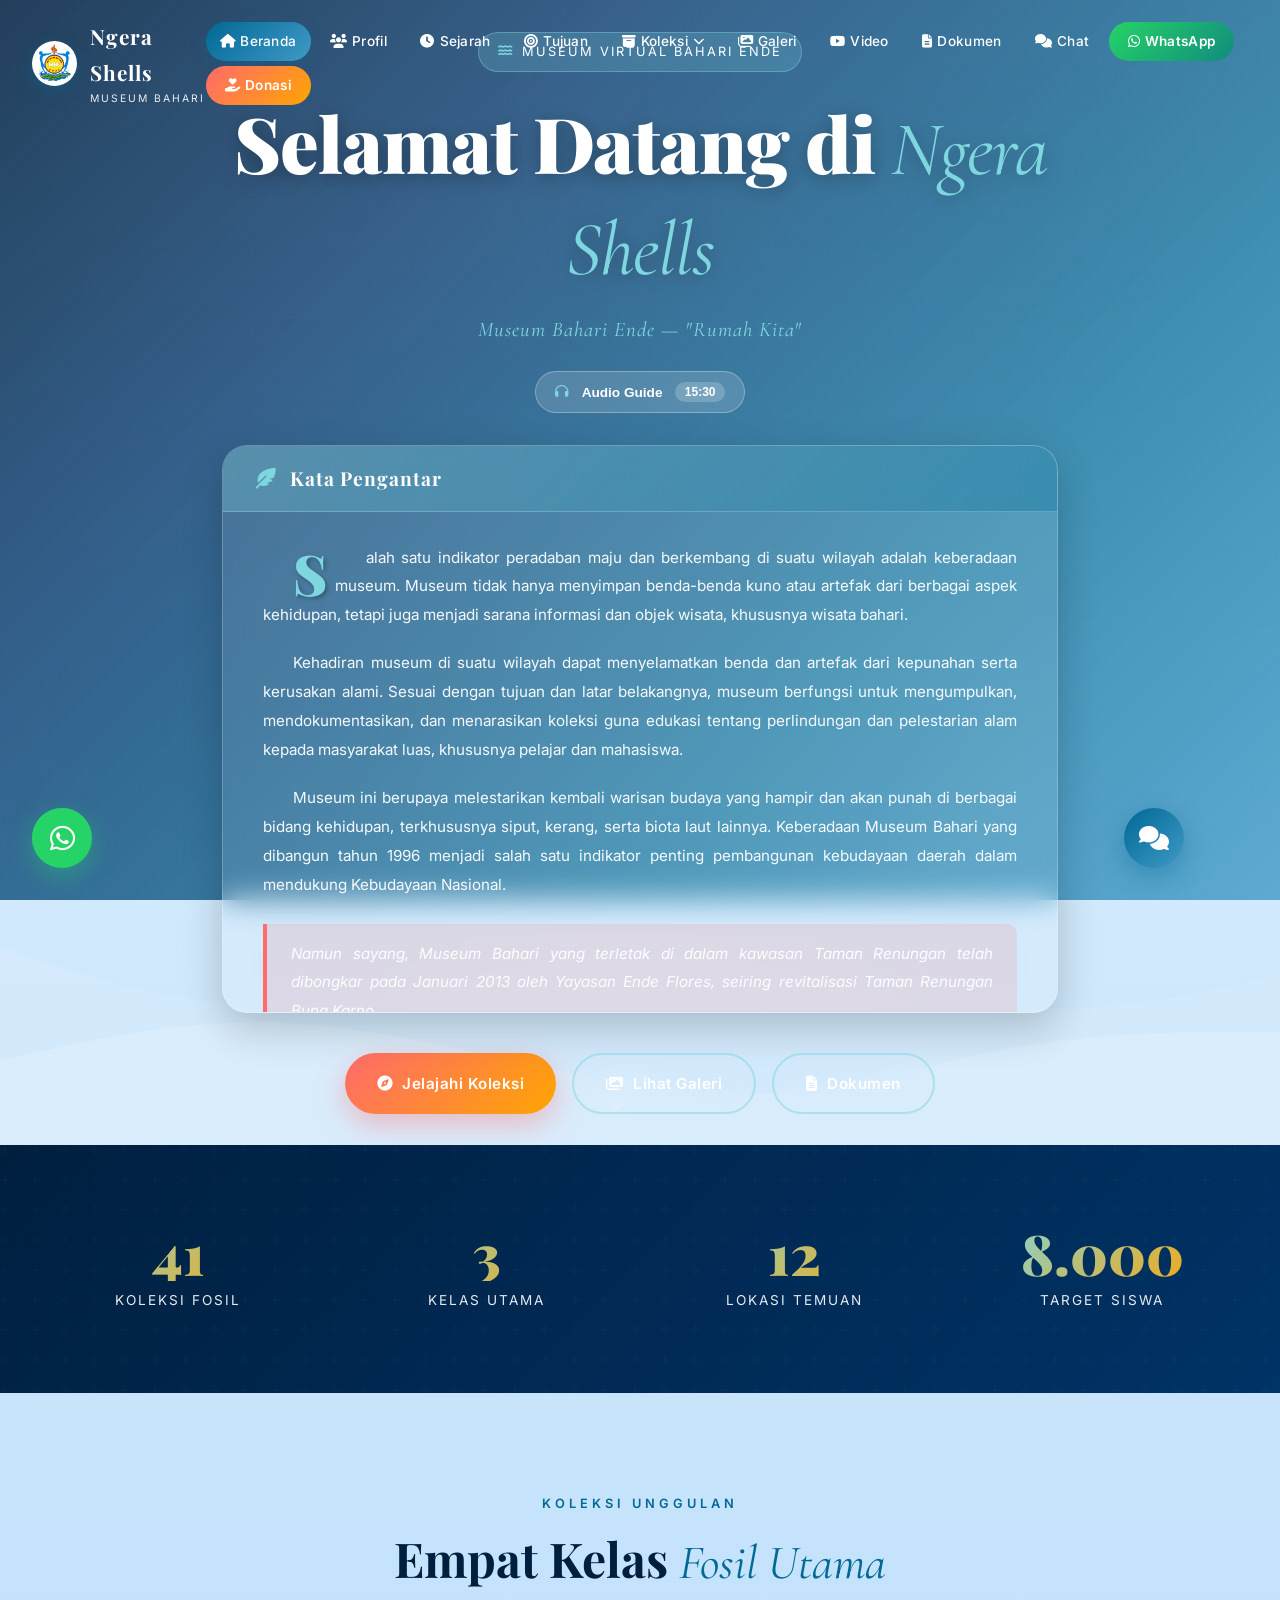
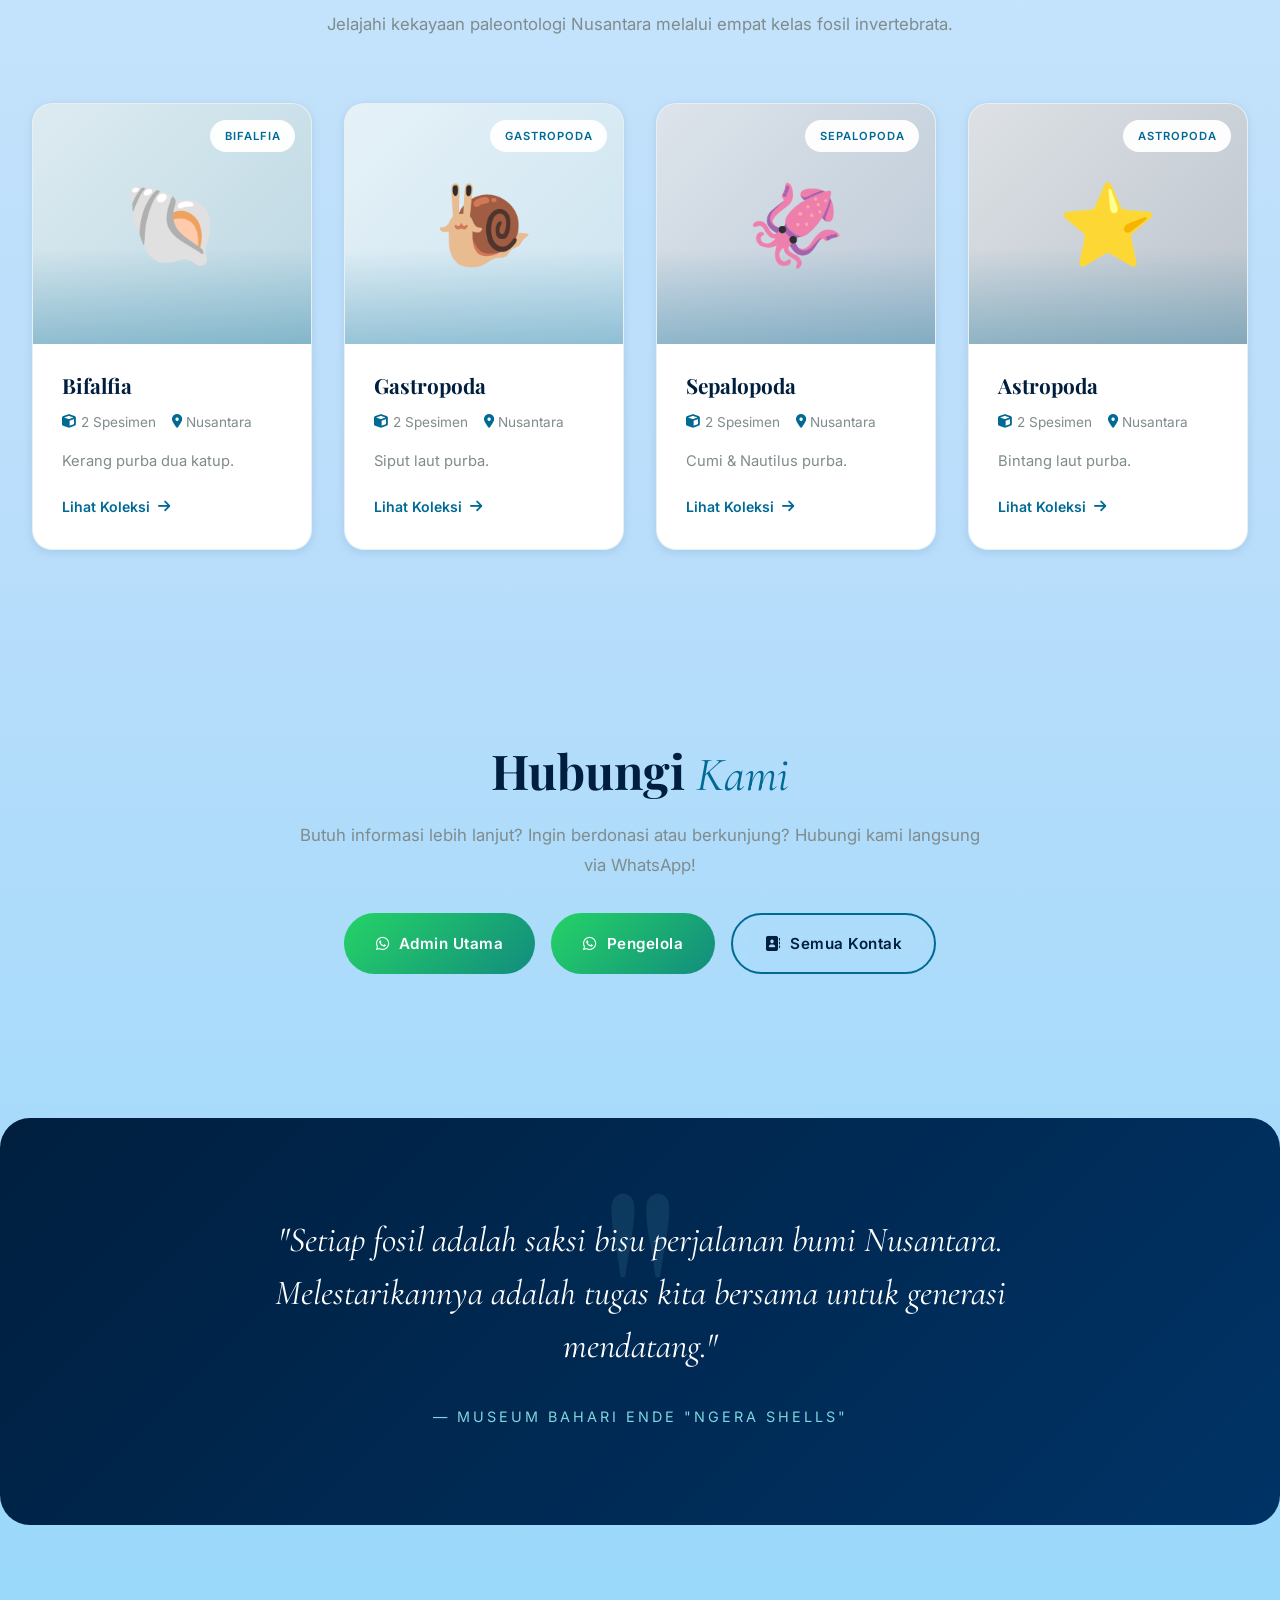
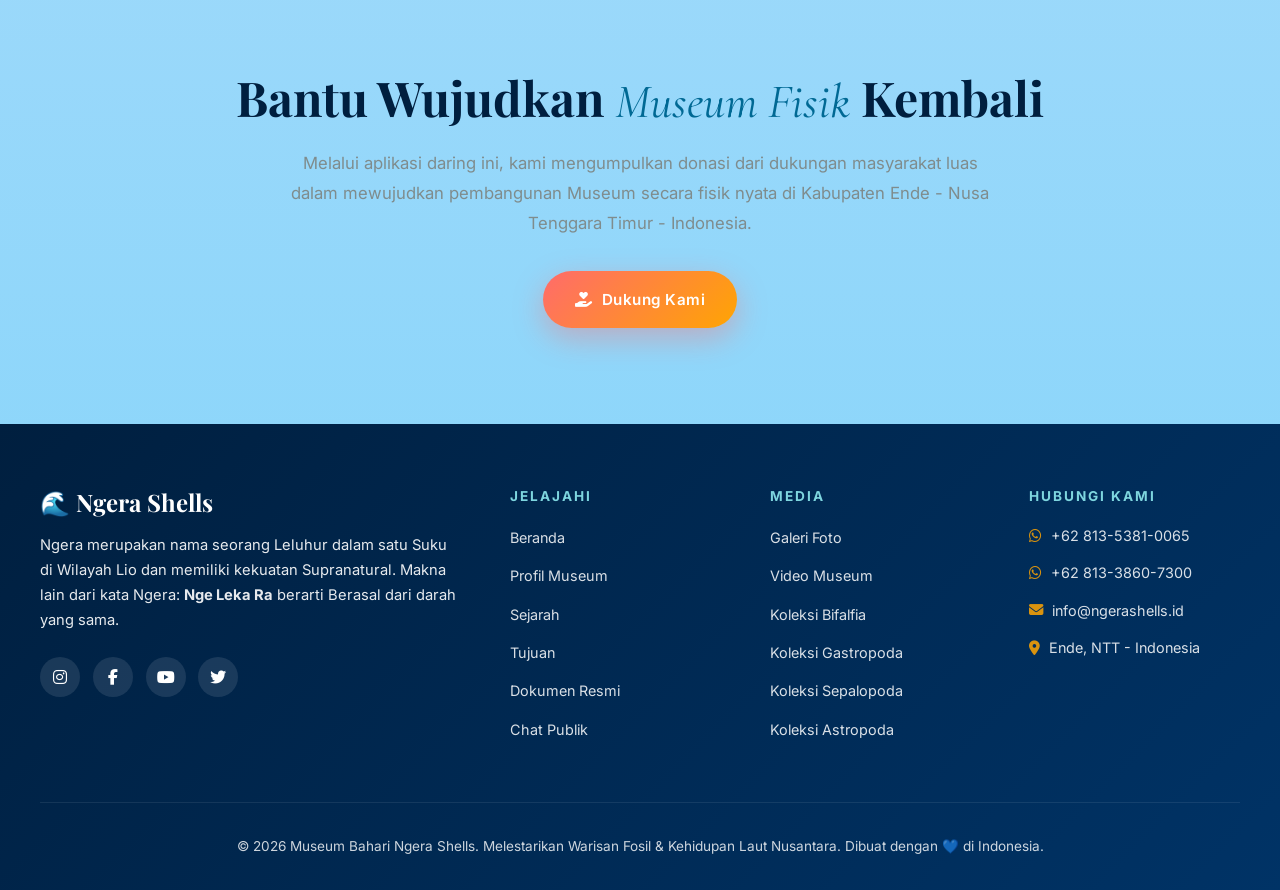
==== index.html @ 1b31187b "Add files via upload" ====
<!DOCTYPE html>
<html lang="id">
<head>
    <meta charset="UTF-8">
    <meta name="viewport" content="width=device-width, initial-scale=1.0">
    
    <!-- SEO Meta Tags -->
    <title>Museum Bahari | Ngera Shells — Museum Fosil & Kehidupan Laut Nusantara</title>
    <meta name="description" content="Museum Virtual Fosil & Budaya Nusantara - Melestarikan Jejak Kehidupan Indonesia untuk Generasi Mendatang. Koleksi Bifalfia, Gastropoda, Sepalopoda, Astropoda dari Ende, NTT.">
    <meta name="keywords" content="museum bahari, ngera shells, fosil, ende, ntt, paleontologi, bifalfia, gastropoda, museum virtual, museum indonesia">
    <meta name="author" content="Kalianus Nusa Nipa">
    <meta name="robots" content="index, follow">
    
    <!-- Open Graph / Facebook -->
    <meta property="og:type" content="website">
    <meta property="og:url" content="https://ngerashells.id/">
    <meta property="og:title" content="Museum Bahari Ngera Shells - Museum Fosil & Kehidupan Laut Nusantara">
    <meta property="og:description" content="Museum Virtual Fosil & Budaya Nusantara. Melestarikan jejak kehidupan Indonesia untuk generasi mendatang.">
    <meta property="og:image" content="assets/images/logo/og-image.jpg">
    <meta property="og:locale" content="id_ID">
    <meta property="og:site_name" content="Museum Bahari Ngera Shells">
    
    <!-- Twitter Card -->
    <meta name="twitter:card" content="summary_large_image">
    <meta name="twitter:url" content="https://ngerashells.id/">
    <meta name="twitter:title" content="Museum Bahari Ngera Shells">
    <meta name="twitter:description" content="Museum Virtual Fosil & Budaya Nusantara">
    <meta name="twitter:image" content="assets/images/logo/og-image.jpg">
    
    <!-- Favicon -->
    <link rel="icon" type="image/png" sizes="32x32" href="assets/images/logo/favicon.png">
    <link rel="apple-touch-icon" sizes="180x180" href="assets/images/logo/apple-touch-icon.png">
    <meta name="theme-color" content="#006994">
    
    <!-- Preconnect untuk Performance -->
    <link rel="preconnect" href="https://fonts.googleapis.com">
    <link rel="preconnect" href="https://fonts.gstatic.com" crossorigin>
    <link rel="preconnect" href="https://cdnjs.cloudflare.com">
    <link rel="preconnect" href="https://www.gstatic.com">
    
    <!-- Preload Critical Images -->
    <link rel="preload" as="image" href="assets/images/hero/hero-bg.jpg">
    <link rel="preload" as="image" href="assets/images/logo/logo-primary.png">
    <link rel="preload" as="image" href="assets/images/profil/pater-gabriel.jpg">
    <link rel="preload" as="image" href="assets/images/profil/kalianus-nusa-nipa.jpg">
    
    <!-- Google Fonts -->
    <link href="https://fonts.googleapis.com/css2?family=Playfair+Display:wght@400;600;700;900&family=Inter:wght@300;400;500;600;700&family=Cormorant+Garamond:ital,wght@0,400;0,600;1,400&display=swap" rel="stylesheet">
    
    <!-- Font Awesome -->
    <link rel="stylesheet" href="https://cdnjs.cloudflare.com/ajax/libs/font-awesome/6.4.0/css/all.min.css">
    
    <!-- ==========================================
         CSS FILES - URUTAN PENTING!
         ========================================== -->
    <!-- 1. Animations (paling atas - dipakai oleh komponen) -->
    <link rel="stylesheet" href="css/animations.css">
    
    <!-- 2. Style Utama (layout & komponen) -->
    <link rel="stylesheet" href="css/style.css">
    
    <!-- 3. Responsive (paling bawah - override untuk mobile) -->
    <link rel="stylesheet" href="css/responsive.css">
</head>
<body>

<!-- ==========================================
     PRELOADER
     ========================================== -->
<div class="preloader" id="preloader">
    <div class="preloader-content">
        <div class="preloader-logo">NGERA SHELLS</div>
        <div class="preloader-bar"></div>
    </div>
</div>

<!-- ==========================================
     NAVIGATION
     ========================================== -->
<nav class="navbar" id="navbar">
    <div class="nav-container">
        <!-- Logo dengan gambar + fallback icon -->
        <a href="#" class="nav-logo" data-page="home">
            <img src="assets/images/logo/logo-primary.png" 
                 alt="Ngera Shells Logo" 
                 class="nav-logo-img"
                 onerror="this.style.display='none'; this.nextElementSibling.style.display='flex';">
            <div class="nav-logo-icon" style="display:none;">
                <i class="fas fa-water"></i>
            </div>
            <div class="nav-logo-text">
                Ngera Shells
                <small>Museum Bahari</small>
            </div>
        </a>

        <!-- Menu Navigasi -->
        <ul class="nav-menu" id="navMenu">
            <li><a href="#" data-page="home" class="active"><i class="fas fa-home"></i> Beranda</a></li>
            <li><a href="#" data-page="profil"><i class="fas fa-users"></i> Profil</a></li>
            <li><a href="#" data-page="sejarah"><i class="fas fa-clock"></i> Sejarah</a></li>
            <li><a href="#" data-page="tujuan"><i class="fas fa-bullseye"></i> Tujuan</a></li>
            <li class="dropdown">
                <a href="#" class="dropbtn"><i class="fas fa-archive"></i> Koleksi <i class="fas fa-chevron-down" style="font-size:0.7rem;"></i></a>
                <div class="dropdown-content">
                    <a href="#" data-submenu="bifalfia"><i class="fas fa-water"></i> Bifalfia</a>
                    <a href="#" data-submenu="gastropoda"><i class="fas fa-water"></i> Gastropoda</a>
                    <a href="#" data-submenu="sepalopoda"><i class="fas fa-water"></i> Sepalopoda</a>
                    <a href="#" data-submenu="astropoda"><i class="fas fa-water"></i> Astropoda</a>
                </div>
            </li>
            <li><a href="#" data-page="galeri"><i class="fas fa-images"></i> Galeri</a></li>
            <li><a href="#" data-page="youtube"><i class="fab fa-youtube"></i> Video</a></li>
            <li><a href="#" data-page="dokumen"><i class="fas fa-file-alt"></i> Dokumen</a></li>
            <li><a href="#" data-page="chat"><i class="fas fa-comments"></i> Chat</a></li>
            <li><a href="#" data-page="whatsapp" class="nav-cta" style="background: linear-gradient(135deg, #25D366, #128C7E) !important;">
                <i class="fab fa-whatsapp"></i> WhatsApp
            </a></li>
            <li><a href="#" data-page="donasi" class="nav-cta"><i class="fas fa-hand-holding-heart"></i> Donasi</a></li>
        </ul>

        <!-- Mobile Menu Toggle -->
        <button class="nav-toggle" id="navToggle">
            <i class="fas fa-bars"></i>
        </button>
    </div>
</nav>

<!-- ==========================================
     MAIN CONTENT CONTAINER
     ========================================== -->
<main id="mainContainer"></main>

<!-- ==========================================
     FOOTER
     ========================================== -->
<footer>
    <div class="footer-container">
        <div class="footer-brand">
            <h3>🌊 Ngera Shells</h3>
            <p>Ngera merupakan nama seorang Leluhur dalam satu Suku di Wilayah Lio dan memiliki kekuatan Supranatural. Makna lain dari kata Ngera: <strong>Nge Leka Ra</strong> berarti Berasal dari darah yang sama.</p>
            <div class="footer-social">
                <a href="#" aria-label="Instagram"><i class="fab fa-instagram"></i></a>
                <a href="#" aria-label="Facebook"><i class="fab fa-facebook-f"></i></a>
                <a href="#" aria-label="YouTube"><i class="fab fa-youtube"></i></a>
                <a href="#" aria-label="Twitter"><i class="fab fa-twitter"></i></a>
            </div>
        </div>

        <div class="footer-col">
            <h4>Jelajahi</h4>
            <ul>
                <li><a href="#" data-page="home">Beranda</a></li>
                <li><a href="#" data-page="profil">Profil Museum</a></li>
                <li><a href="#" data-page="sejarah">Sejarah</a></li>
                <li><a href="#" data-page="tujuan">Tujuan</a></li>
                <li><a href="#" data-page="dokumen">Dokumen Resmi</a></li>
                <li><a href="#" data-page="chat">Chat Publik</a></li>
            </ul>
        </div>

        <div class="footer-col">
            <h4>Media</h4>
            <ul>
                <li><a href="#" data-page="galeri">Galeri Foto</a></li>
                <li><a href="#" data-page="youtube">Video Museum</a></li>
                <li><a href="#" data-submenu="bifalfia">Koleksi Bifalfia</a></li>
                <li><a href="#" data-submenu="gastropoda">Koleksi Gastropoda</a></li>
                <li><a href="#" data-submenu="sepalopoda">Koleksi Sepalopoda</a></li>
                <li><a href="#" data-submenu="astropoda">Koleksi Astropoda</a></li>
            </ul>
        </div>

        <div class="footer-col">
            <h4>Hubungi Kami</h4>
            <p><i class="fab fa-whatsapp"></i> +62 813-5381-0065</p>
            <p><i class="fab fa-whatsapp"></i> +62 813-3860-7300</p>
            <p><i class="fas fa-envelope"></i> info@ngerashells.id</p>
            <p><i class="fas fa-map-marker-alt"></i> Ende, NTT - Indonesia</p>
        </div>
    </div>
    <div class="footer-bottom">
        <p>&copy; 2026 Museum Bahari Ngera Shells. Melestarikan Warisan Fosil & Kehidupan Laut Nusantara. Dibuat dengan 💙 di Indonesia.</p>
    </div>
</footer>

<!-- ==========================================
     FLOATING ELEMENTS
     ========================================== -->

<!-- Floating WhatsApp Button -->
<a href="https://wa.me/6281353810065?text=Halo%20Museum%20Bahari%20Ngera%20Shells%2C%20saya%20ingin%20bertanya..." 
   target="_blank" 
   class="wa-float" 
   aria-label="Chat via WhatsApp">
    <span class="wa-float-pulse"></span>
    <i class="fab fa-whatsapp"></i>
</a>

<!-- Back to Top Button -->
<button class="back-to-top" id="backToTop" aria-label="Back to top">
    <i class="fas fa-arrow-up"></i>
</button>

<!-- ==========================================
     CHAT WIDGET
     ========================================== -->
<button class="chat-fab" id="chatFab" aria-label="Buka Chat">
    <i class="fas fa-comments"></i>
    <span class="badge hidden" id="chatBadge">0</span>
</button>

<div class="chat-window" id="chatWindow">
    <div class="chat-header">
        <div class="chat-header-icon"><i class="fas fa-water"></i></div>
        <div class="chat-header-info">
            <h4>Chat Publik Ngera Shells</h4>
            <small>Online • Diskusi bersama pengunjung</small>
        </div>
        <button class="chat-close" id="chatCloseBtn"><i class="fas fa-times"></i></button>
    </div>
    <div class="chat-messages" id="chatMessages">
        <div class="chat-empty"><i class="fas fa-comments"></i><p>Memuat pesan...</p></div>
    </div>
    <div class="chat-input-area">
        <div class="wa-container">
            <div class="wa-container-title"><i class="fab fa-whatsapp"></i> Butuh Respon Cepat?</div>
            <a href="https://wa.me/6281353810065?text=Halo%20Admin%20Museum%20Bahari" target="_blank" class="wa-btn">
                <i class="fab fa-whatsapp"></i>
                <div class="wa-btn-info">
                    <span class="wa-btn-name">+62 813-5381-0065</span>
                    <span class="wa-btn-role">Admin Utama</span>
                </div>
                <i class="fas fa-arrow-right wa-btn-arrow"></i>
            </a>
            <a href="https://wa.me/6281338607300?text=Halo%20Pengelola%20Museum" target="_blank" class="wa-btn">
                <i class="fab fa-whatsapp"></i>
                <div class="wa-btn-info">
                    <span class="wa-btn-name">+62 813-3860-7300</span>
                    <span class="wa-btn-role">Pengelola Museum</span>
                </div>
                <i class="fas fa-arrow-right wa-btn-arrow"></i>
            </a>
        </div>
        <input type="text" class="chat-name-input" id="chatName" placeholder="Nama Anda..." maxlength="30">
        <div class="chat-input-row">
            <textarea class="chat-input" id="chatInput" placeholder="Atau tulis pesan di chat publik..." rows="1" maxlength="500"></textarea>
            <button class="chat-send" id="chatSend" aria-label="Kirim">
                <i class="fas fa-paper-plane"></i>
            </button>
        </div>
    </div>
</div>

<!-- ==========================================
     MODAL (Detail Koleksi)
     ========================================== -->
<div class="modal" id="modal">
    <div class="modal-content">
        <button class="modal-close" id="modalClose"><i class="fas fa-times"></i></button>
        <div id="modalBody"></div>
    </div>
</div>

<!-- ==========================================
     LIGHTBOX (Zoom Foto Galeri)
     ========================================== -->
<div class="lightbox" id="lightbox">
    <button class="lightbox-close" id="lightboxClose"><i class="fas fa-times"></i></button>
    <button class="lightbox-nav lightbox-prev" id="lightboxPrev"><i class="fas fa-chevron-left"></i></button>
    <button class="lightbox-nav lightbox-next" id="lightboxNext"><i class="fas fa-chevron-right"></i></button>
    <div class="lightbox-content">
        <img src="" alt="" id="lightboxImg">
        <div class="lightbox-caption" id="lightboxCaption"></div>
    </div>
</div>

<!-- ==========================================
     AUDIO GUIDE PLAYER
     ========================================== -->
<div class="audio-player-floating" id="audioPlayer" style="display:none;">
    <div class="audio-player-header">
        <i class="fas fa-headphones"></i>
        <span>Museum Tour Guide</span>
        <button class="audio-close" onclick="toggleAudioGuide()">
            <i class="fas fa-times"></i>
        </button>
    </div>
    <audio id="museumAudio" controls>
        <source src="assets/audio/museum-tour-guide.mp3" type="audio/mpeg">
        Browser Anda tidak mendukung audio HTML5.
    </audio>
</div>

<!-- ==========================================
     JAVASCRIPT FILES - URUTAN PENTING!
     ========================================== -->

<!-- 1. Firebase SDK (dari CDN) -->
<script src="https://www.gstatic.com/firebasejs/9.23.0/firebase-app-compat.js"></script>
<script src="https://www.gstatic.com/firebasejs/9.23.0/firebase-database-compat.js"></script>

<!-- 2. Firebase Config (inisialisasi) -->
<script src="js/firebase-config.js"></script>

<!-- 3. Data (koleksi, profil, galeri, video, dokumen, audio) -->
<script src="js/data.js"></script>

<!-- 4. Narasi (template HTML untuk halaman statis) -->
<script src="js/narasi.js"></script>

<!-- 5. Render (fungsi render halaman) -->
<script src="js/render.js"></script>

<!-- 6. Chat (fungsi chat Firebase + widget) -->
<script src="js/chat.js"></script>

<!-- 7. App (events, utilities, audio, init) -->
<script src="js/app.js"></script>

</body>
</html>
---- css/animations.css ----
/* =====================================================
   ANIMATIONS.CSS
   Semua keyframes, animasi, dan class reveal
   ===================================================== */

/* ============ 1. PRELOADER ANIMATION ============ */
@keyframes preload {
    0% { left: -40%; }
    100% { left: 100%; }
}

/* ============ 2. HERO ANIMATIONS ============ */
@keyframes wave {
    0%, 100% { transform: translateX(0) translateY(0); }
    50% { transform: translateX(-20px) translateY(-10px); }
}

@keyframes fadeInUp {
    from { opacity: 0; transform: translateY(40px); }
    to { opacity: 1; transform: translateY(0); }
}

@keyframes bounce {
    0%, 100% { transform: translateX(-50%) translateY(0); }
    50% { transform: translateX(-50%) translateY(10px); }
}

/* ============ 3. PROFIL PHOTO GLOW ============ */
@keyframes rotateGlow {
    0% { transform: rotate(0deg); }
    100% { transform: rotate(360deg); }
}

/* ============ 4. LIGHTBOX ANIMATION ============ */
@keyframes zoomIn {
    from { transform: scale(0.8); opacity: 0; }
    to { transform: scale(1); opacity: 1; }
}

/* ============ 5. CHAT & NOTIFICATION ============ */
@keyframes pulse {
    0%, 100% { transform: scale(1); }
    50% { transform: scale(1.15); }
}

@keyframes messageSlide {
    from { opacity: 0; transform: translateY(10px); }
    to { opacity: 1; transform: translateY(0); }
}

/* ============ 6. WHATSAPP ANIMATIONS ============ */
@keyframes waFloat {
    0%, 100% { transform: translateY(0); }
    50% { transform: translateY(-8px); }
}

@keyframes waPulse {
    0% { transform: scale(1); opacity: 0.7; }
    100% { transform: scale(1.5); opacity: 0; }
}

@keyframes waBounce {
    0%, 100% { transform: translateY(0) scale(1); }
    50% { transform: translateY(-10px) scale(1.05); }
}

/* ============ 7. MODAL ANIMATION ============ */
@keyframes modalSlideUp {
    from { opacity: 0; transform: translateY(30px) scale(0.95); }
    to { opacity: 1; transform: translateY(0) scale(1); }
}

/* ============ 8. UTILITY ANIMATIONS ============ */
@keyframes shimmer {
    0% { background-position: -1000px 0; }
    100% { background-position: 1000px 0; }
}

@keyframes fadeIn {
    from { opacity: 0; }
    to { opacity: 1; }
}

@keyframes slideInRight {
    from { transform: translateX(100%); opacity: 0; }
    to { transform: translateX(0); opacity: 1; }
}

@keyframes slideInLeft {
    from { transform: translateX(-100%); opacity: 0; }
    to { transform: translateX(0); opacity: 1; }
}

@keyframes scaleIn {
    from { transform: scale(0); opacity: 0; }
    to { transform: scale(1); opacity: 1; }
}

/* ============ 9. REVEAL ON SCROLL ============ */
.reveal {
    opacity: 0;
    transform: translateY(30px);
    transition: opacity 0.8s ease, transform 0.8s ease;
}

.reveal.visible {
    opacity: 1;
    transform: translateY(0);
}

/* ============ 10. ANIMATION DELAY UTILITIES ============ */
.delay-100 { animation-delay: 0.1s; }
.delay-200 { animation-delay: 0.2s; }
.delay-300 { animation-delay: 0.3s; }
.delay-500 { animation-delay: 0.5s; }
.delay-1000 { animation-delay: 1s; }

/* ============ 11. AUDIO PLAYER SLIDE UP ============ */
@keyframes slideUp {
    from { 
        transform: translateX(-50%) translateY(100px); 
        opacity: 0; 
    }
    to { 
        transform: translateX(-50%) translateY(0); 
        opacity: 1; 
    }
}
---- css/style.css ----
/* =====================================================
   MUSEUM BAHARI NGERA SHELLS - MAIN STYLES
   Version: 3.0 (Clean & Optimized)
   Author: Museum Bahari Development Team
   
   CATATAN:
   - @keyframes sudah dipindah ke animations.css
   - @media queries sudah dipindah ke responsive.css
   - Class .reveal sudah dipindah ke animations.css
   - Semua duplikasi sudah dibersihkan
   ===================================================== */

/* ============ 1. CSS VARIABLES ============ */
:root {
    /* Ocean Theme Colors */
    --ocean-dark: #001f3f;
    --ocean-deep: #003366;
    --ocean-primary: #006994;
    --ocean-light: #4099c7;
    --ocean-surface: #7ed6df;
    
    /* Accent Colors */
    --coral: #ff6b6b;
    --coral-light: #ffa502;
    --accent-orange: #ffa502;
    
    /* Neutral Colors */
    --sand: #f5f6fa;
    --foam: #ffffff;
    --text-dark: #2c3e50;
    --text-light: #7f8c8d;
    
    /* WhatsApp Colors */
    --wa-primary: #25D366;
    --wa-dark: #128C7E;
    
    /* YouTube Colors */
    --yt-red: #ff0000;
    --yt-dark: #cc0000;
    
    /* Shadows */
    --shadow-sm: 0 2px 8px rgba(0, 31, 63, 0.1);
    --shadow-md: 0 8px 24px rgba(0, 31, 63, 0.15);
    --shadow-lg: 0 20px 60px rgba(0, 31, 63, 0.25);
    
    /* Transitions */
    --transition: all 0.4s cubic-bezier(0.25, 0.46, 0.45, 0.94);
    --transition-fast: all 0.25s ease;
}

/* ============ 2. RESET & BASE ============ */
* { margin: 0; padding: 0; box-sizing: border-box; }
html { scroll-behavior: smooth; }

body {
    font-family: 'Inter', sans-serif;
    background: linear-gradient(180deg, #e3f2fd 0%, #bbdefb 50%, #81d4fa 100%);
    color: var(--text-dark);
    line-height: 1.7;
    overflow-x: hidden;
    position: relative;
}

body::before {
    content: '';
    position: fixed;
    inset: 0;
    background: 
        radial-gradient(ellipse at 20% 80%, rgba(0, 105, 148, 0.1) 0%, transparent 50%),
        radial-gradient(ellipse at 80% 20%, rgba(64, 153, 199, 0.1) 0%, transparent 50%);
    pointer-events: none;
    z-index: -1;
}

h1, h2, h3, h4 {
    font-family: 'Playfair Display', serif;
    font-weight: 700;
    line-height: 1.2;
    color: var(--ocean-dark);
}

/* ============ 3. UTILITY CLASSES ============ */
.custom-scrollbar::-webkit-scrollbar { width: 8px; }
.custom-scrollbar::-webkit-scrollbar-track {
    background: rgba(255, 255, 255, 0.05);
    border-radius: 10px;
}
.custom-scrollbar::-webkit-scrollbar-thumb {
    background: linear-gradient(180deg, var(--ocean-surface), var(--ocean-primary));
    border-radius: 10px;
}
.custom-scrollbar::-webkit-scrollbar-thumb:hover {
    background: linear-gradient(180deg, var(--coral-light), var(--coral));
}

.glass-effect {
    background: rgba(255, 255, 255, 0.1);
    backdrop-filter: blur(15px);
    -webkit-backdrop-filter: blur(15px);
    border: 1px solid rgba(255, 255, 255, 0.2);
}

/* ============ 4. PRELOADER ============ */
.preloader {
    position: fixed;
    inset: 0;
    background: linear-gradient(135deg, var(--ocean-dark), var(--ocean-deep));
    display: flex;
    align-items: center;
    justify-content: center;
    z-index: 9999;
    transition: opacity 0.6s ease, visibility 0.6s ease;
}

.preloader.hidden { opacity: 0; visibility: hidden; }

.preloader-content { text-align: center; color: white; }

.preloader-logo {
    font-family: 'Playfair Display', serif;
    font-size: 2rem;
    margin-bottom: 1rem;
    letter-spacing: 3px;
    color: var(--ocean-surface);
}

.preloader-bar {
    width: 200px;
    height: 3px;
    background: rgba(255, 255, 255, 0.2);
    margin: 0 auto;
    position: relative;
    overflow: hidden;
    border-radius: 3px;
}

.preloader-bar::after {
    content: '';
    position: absolute;
    left: 0;
    top: 0;
    height: 100%;
    width: 40%;
    background: linear-gradient(90deg, var(--ocean-light), var(--coral-light));
    animation: preload 1.2s ease-in-out infinite;
}

/* ============ 5. NAVIGATION ============ */
.navbar {
    position: fixed;
    top: 0;
    left: 0;
    right: 0;
    z-index: 1000;
    padding: 1.2rem 0;
    transition: var(--transition);
    background: transparent;
}

.navbar.scrolled {
    background: rgba(255, 255, 255, 0.95);
    backdrop-filter: blur(20px);
    box-shadow: var(--shadow-md);
    padding: 0.8rem 0;
}

.nav-container {
    max-width: 1400px;
    margin: 0 auto;
    padding: 0 2rem;
    display: flex;
    align-items: center;
    justify-content: space-between;
}

.nav-logo {
    display: flex;
    align-items: center;
    gap: 0.8rem;
    color: white;
    text-decoration: none;
    transition: var(--transition);
}

.navbar.scrolled .nav-logo { color: var(--ocean-dark); }

.nav-logo-icon {
    width: 45px;
    height: 45px;
    background: linear-gradient(135deg, var(--ocean-light), var(--ocean-primary));
    border-radius: 50%;
    display: flex;
    align-items: center;
    justify-content: center;
    color: white;
    font-size: 1.2rem;
    box-shadow: 0 4px 15px rgba(0, 105, 148, 0.4);
}

.nav-logo-text {
    font-family: 'Playfair Display', serif;
    font-size: 1.3rem;
    font-weight: 700;
    letter-spacing: 1px;
}

.nav-logo-text small {
    display: block;
    font-family: 'Inter', sans-serif;
    font-size: 0.65rem;
    font-weight: 400;
    letter-spacing: 2px;
    text-transform: uppercase;
    opacity: 0.9;
}

.nav-menu {
    display: flex;
    gap: 0.3rem;
    list-style: none;
    align-items: center;
    flex-wrap: wrap;
}

.nav-menu a {
    color: white;
    text-decoration: none;
    font-size: 0.85rem;
    font-weight: 500;
    padding: 0.5rem 0.9rem;
    border-radius: 30px;
    transition: var(--transition-fast);
    position: relative;
    letter-spacing: 0.3px;
    display: inline-flex;
    align-items: center;
    gap: 0.3rem;
}

.navbar.scrolled .nav-menu a { color: var(--text-dark); }

.nav-menu a:hover {
    background: rgba(126, 214, 223, 0.3);
    color: var(--ocean-surface);
}

.nav-menu a.active {
    background: linear-gradient(135deg, var(--ocean-primary), var(--ocean-light));
    color: white;
    box-shadow: 0 4px 15px rgba(0, 105, 148, 0.3);
}

.nav-cta {
    background: linear-gradient(135deg, var(--coral), var(--coral-light)) !important;
    color: white !important;
    font-weight: 600 !important;
    padding: 0.5rem 1.2rem !important;
}

.nav-cta:hover {
    transform: translateY(-2px);
    box-shadow: 0 6px 20px rgba(255, 107, 107, 0.4);
}

/* Dropdown Menu */
.dropdown { position: relative; }

.dropdown-content {
    position: absolute;
    top: calc(100% + 10px);
    left: 50%;
    transform: translateX(-50%) translateY(10px);
    background: white;
    min-width: 240px;
    border-radius: 12px;
    box-shadow: var(--shadow-lg);
    opacity: 0;
    visibility: hidden;
    transition: var(--transition);
    padding: 0.5rem;
    overflow: hidden;
    z-index: 100;
}

.dropdown-content::before {
    content: '';
    position: absolute;
    top: -6px;
    left: 50%;
    transform: translateX(-50%) rotate(45deg);
    width: 12px;
    height: 12px;
    background: white;
}

.dropdown:hover .dropdown-content {
    opacity: 1;
    visibility: visible;
    transform: translateX(-50%) translateY(0);
}

.dropdown-content a {
    color: var(--text-dark) !important;
    display: flex;
    align-items: center;
    gap: 0.8rem;
    padding: 0.8rem 1rem !important;
    border-radius: 8px !important;
    font-size: 0.88rem !important;
}

.dropdown-content a:hover {
    background: #e3f2fd !important;
    color: var(--ocean-primary) !important;
}

.dropdown-content a i {
    color: var(--ocean-primary);
    width: 20px;
}

.nav-toggle {
    display: none;
    background: none;
    border: none;
    color: white;
    font-size: 1.5rem;
    cursor: pointer;
}

.navbar.scrolled .nav-toggle { color: var(--ocean-dark); }

/* ============ 6. HERO SECTION ============ */
.hero {
    min-height: 100vh;
    position: relative;
    display: flex;
    align-items: center;
    justify-content: center;
    overflow: hidden;
    background: linear-gradient(135deg, var(--ocean-dark) 0%, var(--ocean-deep) 30%, var(--ocean-primary) 70%, var(--ocean-light) 100%);
    color: white;
}

.hero::before {
    content: '';
    position: absolute;
    bottom: 0;
    left: 0;
    right: 0;
    height: 200px;
    background: url("data:image/svg+xml,%3Csvg xmlns='http://www.w3.org/2000/svg' viewBox='0 0 1440 320'%3E%3Cpath fill='%23ffffff' fill-opacity='0.1' d='M0,96L48,112C96,128,192,160,288,160C384,160,480,128,576,112C672,96,768,96,864,112C960,128,1056,160,1152,165.3C1248,171,1344,149,1392,138.7L1440,128L1440,320L1392,320C1344,320,1248,320,1152,320C1056,320,960,320,864,320C768,320,672,320,576,320C480,320,384,320,288,320C192,320,96,320,48,320L0,320Z'%3E%3C/path%3E%3C/svg%3E");
    background-size: cover;
    background-position: center bottom;
    animation: wave 10s ease-in-out infinite;
}

.hero::after {
    content: '';
    position: absolute;
    bottom: 0;
    left: 0;
    right: 0;
    height: 150px;
    background: url("data:image/svg+xml,%3Csvg xmlns='http://www.w3.org/2000/svg' viewBox='0 0 1440 320'%3E%3Cpath fill='%23ffffff' fill-opacity='0.15' d='M0,224L48,213.3C96,203,192,181,288,181.3C384,181,480,203,576,224C672,245,768,267,864,261.3C960,256,1056,224,1152,208C1248,192,1344,192,1392,192L1440,192L1440,320L1392,320C1344,320,1248,320,1152,320C1056,320,960,320,864,320C768,320,672,320,576,320C480,320,384,320,288,320C192,320,96,320,48,320L0,320Z'%3E%3C/path%3E%3C/svg%3E");
    background-size: cover;
    background-position: center bottom;
    animation: wave 8s ease-in-out infinite reverse;
}

.hero-content {
    max-width: 900px;
    text-align: center;
    padding: 2rem;
    position: relative;
    z-index: 2;
    animation: fadeInUp 1.2s ease;
}

.hero-badge {
    display: inline-flex;
    align-items: center;
    gap: 0.5rem;
    background: rgba(126, 214, 223, 0.2);
    border: 1px solid rgba(126, 214, 223, 0.4);
    padding: 0.5rem 1.2rem;
    border-radius: 50px;
    font-size: 0.8rem;
    letter-spacing: 2px;
    text-transform: uppercase;
    margin-bottom: 1.5rem;
    backdrop-filter: blur(10px);
}

.hero-badge i { color: var(--ocean-surface); }

.hero h1 {
    font-size: clamp(2.5rem, 6vw, 5rem);
    color: white;
    margin-bottom: 1rem;
    font-weight: 900;
    letter-spacing: -1px;
    text-shadow: 0 4px 20px rgba(0, 0, 0, 0.3);
}

.hero h1 .accent {
    color: var(--ocean-surface);
    font-style: italic;
    font-family: 'Cormorant Garamond', serif;
    font-weight: 400;
}

.hero-subtitle {
    font-size: clamp(1rem, 2vw, 1.3rem);
    font-family: 'Cormorant Garamond', serif;
    font-style: italic;
    color: var(--ocean-surface);
    margin-bottom: 1.5rem;
    letter-spacing: 1px;
}

.hero-buttons {
    display: flex;
    gap: 1rem;
    justify-content: center;
    flex-wrap: wrap;
}

.hero-scroll {
    position: absolute;
    bottom: 2rem;
    left: 50%;
    transform: translateX(-50%);
    color: white;
    font-size: 0.75rem;
    letter-spacing: 3px;
    text-transform: uppercase;
    opacity: 0.7;
    animation: bounce 2s infinite;
}

.hero-scroll i {
    display: block;
    margin-top: 0.5rem;
    font-size: 1.2rem;
}

/* ============ 7. WELCOME BOX ============ */
.hero-welcome-box {
    max-width: 900px;
    margin: 2rem auto 2.5rem;
    background: rgba(255, 255, 255, 0.1);
    backdrop-filter: blur(15px);
    -webkit-backdrop-filter: blur(15px);
    border: 1px solid rgba(255, 255, 255, 0.2);
    border-radius: 25px;
    overflow: hidden;
    box-shadow: 0 15px 40px rgba(0, 0, 0, 0.2);
}

.welcome-header {
    background: linear-gradient(135deg, rgba(126, 214, 223, 0.3), rgba(0, 105, 148, 0.3));
    padding: 1rem 2rem;
    display: flex;
    align-items: center;
    gap: 0.8rem;
    color: white;
    font-family: 'Playfair Display', serif;
    font-size: 1.2rem;
    font-weight: 700;
    letter-spacing: 1px;
    border-bottom: 1px solid rgba(255, 255, 255, 0.2);
}

.welcome-header i { color: var(--ocean-surface); font-size: 1.3rem; }

.welcome-content {
    padding: 2rem 2.5rem;
    max-height: 500px;
    overflow-y: auto;
    color: rgba(255, 255, 255, 0.95);
    text-align: justify;
    line-height: 1.9;
    font-size: 0.95rem;
}

.welcome-content p { margin-bottom: 1.2rem; text-indent: 2em; }

.welcome-content .first-paragraph::first-letter {
    font-size: 3.5rem;
    font-family: 'Playfair Display', serif;
    font-weight: 900;
    color: var(--ocean-surface);
    float: left;
    line-height: 0.9;
    margin-right: 0.5rem;
    margin-top: 0.3rem;
    text-shadow: 2px 2px 4px rgba(0, 0, 0, 0.3);
}

.welcome-content .highlight-paragraph {
    background: rgba(255, 107, 107, 0.15);
    border-left: 4px solid var(--coral);
    padding: 1rem 1.5rem;
    margin: 1.5rem 0;
    border-radius: 0 10px 10px 0;
    text-indent: 0 !important;
    font-style: italic;
}

.welcome-content strong { color: var(--ocean-surface); font-weight: 700; }

.welcome-content::-webkit-scrollbar { width: 8px; }
.welcome-content::-webkit-scrollbar-track {
    background: rgba(255, 255, 255, 0.05);
    border-radius: 10px;
}
.welcome-content::-webkit-scrollbar-thumb {
    background: linear-gradient(180deg, var(--ocean-surface), var(--ocean-primary));
    border-radius: 10px;
}

.welcome-signature {
    margin-top: 2rem;
    padding-top: 1.5rem;
    text-align: right;
    font-size: 0.95rem;
}

.signature-line {
    width: 150px;
    height: 2px;
    background: linear-gradient(90deg, transparent, var(--ocean-surface), transparent);
    margin-left: auto;
    margin-bottom: 1rem;
}

.signature-place {
    font-style: italic;
    color: rgba(255, 255, 255, 0.8);
    margin-bottom: 0.8rem !important;
    text-indent: 0 !important;
}

.signature-position {
    color: rgba(255, 255, 255, 0.9);
    margin-bottom: 0.3rem !important;
    text-indent: 0 !important;
    font-weight: 500;
}

.signature-museum {
    color: var(--ocean-surface);
    margin-bottom: 1rem !important;
    text-indent: 0 !important;
    font-weight: 600;
    font-style: italic;
}

.signature-name {
    font-family: 'Cormorant Garamond', serif;
    font-size: 1.8rem !important;
    font-weight: 700;
    font-style: italic;
    color: white !important;
    text-indent: 0 !important;
    text-decoration: underline;
    text-decoration-color: var(--coral-light);
    text-underline-offset: 8px;
    text-decoration-thickness: 2px;
    margin-top: 0.5rem !important;
    letter-spacing: 1px;
}

/* ============ 8. BUTTONS ============ */
.btn {
    display: inline-flex;
    align-items: center;
    gap: 0.6rem;
    padding: 1rem 2rem;
    border-radius: 50px;
    text-decoration: none;
    font-weight: 600;
    font-size: 0.95rem;
    cursor: pointer;
    border: none;
    transition: var(--transition);
    letter-spacing: 0.5px;
}

.btn-primary {
    background: linear-gradient(135deg, var(--coral), var(--coral-light));
    color: white;
    box-shadow: 0 10px 30px rgba(255, 107, 107, 0.4);
}

.btn-primary:hover {
    transform: translateY(-3px);
    box-shadow: 0 15px 40px rgba(255, 107, 107, 0.5);
}

.btn-outline {
    background: transparent;
    color: white;
    border: 2px solid rgba(126, 214, 223, 0.5);
    backdrop-filter: blur(10px);
}

.btn-outline:hover {
    background: rgba(126, 214, 223, 0.2);
    border-color: var(--ocean-surface);
    transform: translateY(-3px);
}

/* ============ 9. SECTIONS UMUM ============ */
.section {
    padding: 6rem 2rem;
    max-width: 1400px;
    margin: 0 auto;
}

.section-header {
    text-align: center;
    max-width: 700px;
    margin: 0 auto 4rem;
}

.section-label {
    display: inline-block;
    font-size: 0.8rem;
    letter-spacing: 4px;
    text-transform: uppercase;
    color: var(--ocean-primary);
    margin-bottom: 1rem;
    font-weight: 600;
}

.section-title {
    font-size: clamp(2rem, 4vw, 3rem);
    margin-bottom: 1rem;
}

.section-title .accent {
    color: var(--ocean-primary);
    font-style: italic;
    font-family: 'Cormorant Garamond', serif;
    font-weight: 400;
}

.section-desc {
    color: var(--text-light);
    font-size: 1.05rem;
    line-height: 1.8;
}

/* ============ 10. STATS ============ */
.stats {
    background: linear-gradient(135deg, var(--ocean-dark), var(--ocean-deep));
    color: white;
    padding: 4rem 2rem;
    margin-top: -1px;
    position: relative;
    overflow: hidden;
}

.stats::before {
    content: '';
    position: absolute;
    inset: 0;
    background: url("data:image/svg+xml,%3Csvg width='60' height='60' viewBox='0 0 60 60' xmlns='http://www.w3.org/2000/svg'%3E%3Cg fill='none' fill-rule='evenodd'%3E%3Cg fill='%23ffffff' fill-opacity='0.05'%3E%3Cpath d='M36 34v-4h-2v4h-4v2h4v4h2v-4h4v-2h-4zm0-30V0h-2v4h-4v2h4v4h2V6h4V4h-4zM6 34v-4H4v4H0v2h4v4h2v-4h4v-2H6zM6 4V0H4v4H0v2h4v4h2V6h4V4H6z'/%3E%3C/g%3E%3C/g%3E%3C/svg%3E");
    opacity: 0.3;
}

.stats-grid {
    max-width: 1200px;
    margin: 0 auto;
    display: grid;
    grid-template-columns: repeat(auto-fit, minmax(200px, 1fr));
    gap: 2rem;
    text-align: center;
    position: relative;
    z-index: 1;
}

.stat-item { padding: 1rem; }

.stat-number {
    font-family: 'Playfair Display', serif;
    font-size: 3.5rem;
    font-weight: 900;
    background: linear-gradient(135deg, var(--ocean-surface), var(--coral-light));
    -webkit-background-clip: text;
    -webkit-text-fill-color: transparent;
    background-clip: text;
    line-height: 1;
    margin-bottom: 0.5rem;
}

.stat-label {
    font-size: 0.85rem;
    letter-spacing: 2px;
    text-transform: uppercase;
    opacity: 0.9;
}

/* ============ 11. COLLECTION CARDS ============ */
.collection-grid {
    display: grid;
    grid-template-columns: repeat(auto-fit, minmax(280px, 1fr));
    gap: 2rem;
}

.collection-card {
    background: white;
    border-radius: 20px;
    overflow: hidden;
    box-shadow: var(--shadow-sm);
    transition: var(--transition);
    cursor: pointer;
    position: relative;
    border: 1px solid rgba(0, 105, 148, 0.1);
}

.collection-card:hover {
    transform: translateY(-10px);
    box-shadow: var(--shadow-lg);
}

.collection-img {
    height: 240px;
    background: linear-gradient(135deg, #e3f2fd, #bbdefb);
    display: flex;
    align-items: center;
    justify-content: center;
    font-size: 5rem;
    position: relative;
    overflow: hidden;
}

.collection-img::before {
    content: '';
    position: absolute;
    inset: 0;
    background: linear-gradient(180deg, transparent 60%, rgba(0, 105, 148, 0.3));
}

.collection-category {
    position: absolute;
    top: 1rem;
    right: 1rem;
    background: rgba(255, 255, 255, 0.95);
    color: var(--ocean-primary);
    padding: 0.4rem 0.9rem;
    border-radius: 30px;
    font-size: 0.7rem;
    font-weight: 600;
    letter-spacing: 1px;
    text-transform: uppercase;
    backdrop-filter: blur(10px);
    z-index: 2;
}

.collection-info { padding: 1.8rem; }

.collection-info h3 {
    font-size: 1.3rem;
    margin-bottom: 0.8rem;
    color: var(--ocean-dark);
}

.collection-meta {
    display: flex;
    gap: 1rem;
    font-size: 0.85rem;
    color: var(--text-light);
    margin-bottom: 1rem;
    flex-wrap: wrap;
}

.collection-meta span {
    display: inline-flex;
    align-items: center;
    gap: 0.3rem;
}

.collection-meta i { color: var(--ocean-primary); }

.collection-desc {
    color: var(--text-light);
    font-size: 0.92rem;
    line-height: 1.6;
    margin-bottom: 1.2rem;
}

.collection-link {
    color: var(--ocean-primary);
    font-weight: 600;
    font-size: 0.88rem;
    text-decoration: none;
    display: inline-flex;
    align-items: center;
    gap: 0.5rem;
    transition: var(--transition-fast);
}

.collection-link:hover {
    color: var(--coral);
    gap: 0.8rem;
}

/* ============ 12. CATEGORY TABS ============ */
.category-tabs {
    display: flex;
    justify-content: center;
    gap: 0.8rem;
    margin-bottom: 3rem;
    flex-wrap: wrap;
}

.category-tab {
    background: white;
    border: 2px solid rgba(0, 105, 148, 0.2);
    padding: 0.8rem 1.5rem;
    border-radius: 50px;
    cursor: pointer;
    font-weight: 600;
    font-size: 0.9rem;
    color: var(--ocean-dark);
    transition: var(--transition);
    display: inline-flex;
    align-items: center;
    gap: 0.5rem;
}

.category-tab:hover {
    border-color: var(--ocean-primary);
    color: var(--ocean-primary);
    transform: translateY(-2px);
}

.category-tab.active {
    background: linear-gradient(135deg, var(--ocean-primary), var(--ocean-light));
    color: white;
    border-color: var(--ocean-primary);
    box-shadow: 0 4px 15px rgba(0, 105, 148, 0.3);
}

/* ============ 13. PROFIL CARDS ============ */
.profil-card {
    background: white;
    border-radius: 25px;
    padding: 3rem;
    margin-bottom: 3rem;
    box-shadow: var(--shadow-md);
    border: 1px solid rgba(0, 105, 148, 0.1);
    overflow: hidden;
    position: relative;
}

.profil-card::before {
    content: '';
    position: absolute;
    top: 0;
    left: 0;
    right: 0;
    height: 6px;
    background: linear-gradient(90deg, var(--ocean-primary), var(--ocean-surface), var(--coral));
}

.profil-card-inner {
    display: grid;
    grid-template-columns: 320px 1fr;
    gap: 3rem;
    align-items: start;
}

.profil-card-reverse .profil-card-inner {
    grid-template-columns: 1fr 320px;
}

.profil-card-reverse .profil-photo { order: 2; }

.profil-photo {
    position: relative;
    text-align: center;
    display: flex;
    flex-direction: column;
    align-items: center;
}

.profil-photo-wrapper {
    position: relative;
    width: 280px;
    height: 280px;
    margin-bottom: 1.5rem;
}

.profil-photo-wrapper::before {
    content: '';
    position: absolute;
    inset: -8px;
    background: linear-gradient(135deg, var(--ocean-primary), var(--ocean-surface), var(--coral));
    border-radius: 50%;
    animation: rotateGlow 6s linear infinite;
    z-index: 0;
}

.profil-photo-wrapper::after {
    content: '';
    position: absolute;
    inset: -4px;
    background: white;
    border-radius: 50%;
    z-index: 1;
}

.profil-photo-wrapper img {
    position: relative;
    width: 100%;
    height: 100%;
    object-fit: cover;
    border-radius: 50%;
    z-index: 2;
    box-shadow: 0 10px 40px rgba(0, 105, 148, 0.3);
    transition: var(--transition);
}

.profil-photo-wrapper:hover img {
    transform: scale(1.03);
    box-shadow: 0 15px 50px rgba(0, 105, 148, 0.5);
}

.profil-badge {
    display: inline-flex;
    align-items: center;
    gap: 0.5rem;
    background: linear-gradient(135deg, var(--ocean-primary), var(--ocean-light));
    color: white;
    padding: 0.6rem 1.5rem;
    border-radius: 30px;
    font-size: 0.85rem;
    font-weight: 600;
    letter-spacing: 1px;
    text-transform: uppercase;
    box-shadow: 0 4px 15px rgba(0, 105, 148, 0.3);
    margin-top: 0.5rem;
}

.profil-badge i { font-size: 0.9rem; }

.profil-info h3 {
    font-size: 2rem;
    color: var(--ocean-dark);
    margin-bottom: 0.5rem;
    font-family: 'Playfair Display', serif;
}

.profil-jabatan {
    color: var(--ocean-primary);
    font-weight: 600;
    font-size: 1.05rem;
    margin-bottom: 1rem;
    display: flex;
    align-items: center;
    gap: 0.5rem;
}

.profil-meta {
    display: flex;
    flex-wrap: wrap;
    gap: 0.8rem;
    margin-bottom: 1.5rem;
    padding-bottom: 1.5rem;
    border-bottom: 2px dashed rgba(0, 105, 148, 0.2);
}

.profil-meta span {
    display: inline-flex;
    align-items: center;
    gap: 0.5rem;
    color: var(--text-light);
    font-size: 0.88rem;
    background: #e3f2fd;
    padding: 0.4rem 1rem;
    border-radius: 20px;
}

.profil-meta i { color: var(--ocean-primary); }

.profil-biodata { color: var(--text-dark); line-height: 1.8; }
.profil-biodata p { margin-bottom: 1rem; text-align: justify; }

.profil-biodata h5 {
    font-family: 'Inter', sans-serif;
    color: var(--ocean-primary);
    font-size: 1.05rem;
    margin: 1.5rem 0 0.8rem;
    padding-bottom: 0.5rem;
    border-bottom: 2px solid var(--ocean-surface);
    display: flex;
    align-items: center;
    gap: 0.5rem;
}

.profil-biodata h5 i { color: var(--coral); }
.profil-biodata ul { margin-left: 1.5rem; margin-bottom: 1rem; }
.profil-biodata li { margin-bottom: 0.5rem; color: var(--text-dark); line-height: 1.7; }
.profil-biodata strong { color: var(--ocean-dark); }
.profil-biodata em { color: var(--ocean-primary); font-weight: 600; }

/* ============ 14. TIMELINE ============ */
.timeline {
    position: relative;
    max-width: 900px;
    margin: 0 auto;
    padding: 2rem 0;
}

.timeline::before {
    content: '';
    position: absolute;
    left: 50%;
    top: 0;
    bottom: 0;
    width: 3px;
    background: linear-gradient(180deg, var(--ocean-light), var(--coral));
    transform: translateX(-50%);
    border-radius: 3px;
}

.timeline-item {
    position: relative;
    width: 50%;
    padding: 1rem 2.5rem;
    margin-bottom: 2rem;
}

.timeline-item:nth-child(odd) { left: 0; text-align: right; }
.timeline-item:nth-child(even) { left: 50%; }

.timeline-item::before {
    content: '';
    position: absolute;
    top: 2rem;
    width: 20px;
    height: 20px;
    background: linear-gradient(135deg, var(--coral), var(--coral-light));
    border: 4px solid white;
    border-radius: 50%;
    box-shadow: 0 0 0 4px var(--coral);
}

.timeline-item:nth-child(odd)::before { right: -10px; }
.timeline-item:nth-child(even)::before { left: -10px; }

.timeline-year {
    font-family: 'Playfair Display', serif;
    font-size: 2rem;
    color: var(--ocean-primary);
    font-weight: 900;
    margin-bottom: 0.5rem;
}

.timeline-content {
    background: white;
    padding: 1.5rem;
    border-radius: 15px;
    box-shadow: var(--shadow-md);
    border: 1px solid rgba(0, 105, 148, 0.1);
}

.timeline-content h4 {
    font-family: 'Inter', sans-serif;
    font-size: 1.05rem;
    margin-bottom: 0.5rem;
    color: var(--ocean-dark);
}

.timeline-content p {
    color: var(--text-light);
    font-size: 0.92rem;
    line-height: 1.6;
}

/* ============ 15. GOALS ============ */
.goals-grid {
    display: grid;
    grid-template-columns: repeat(auto-fit, minmax(300px, 1fr));
    gap: 2rem;
}

.goal-card {
    background: white;
    padding: 2.5rem 2rem;
    border-radius: 20px;
    border: 1px solid rgba(0, 105, 148, 0.1);
    transition: var(--transition);
    position: relative;
    overflow: hidden;
}

.goal-card::before {
    content: '';
    position: absolute;
    top: 0;
    left: 0;
    width: 100%;
    height: 4px;
    background: linear-gradient(90deg, var(--ocean-primary), var(--coral));
    transform: scaleX(0);
    transform-origin: left;
    transition: var(--transition);
}

.goal-card:hover {
    transform: translateY(-8px);
    box-shadow: var(--shadow-lg);
}

.goal-card:hover::before { transform: scaleX(1); }

.goal-icon {
    width: 70px;
    height: 70px;
    background: linear-gradient(135deg, var(--ocean-primary), var(--ocean-light));
    color: white;
    border-radius: 20px;
    display: flex;
    align-items: center;
    justify-content: center;
    font-size: 1.8rem;
    margin-bottom: 1.5rem;
    box-shadow: 0 8px 20px rgba(0, 105, 148, 0.3);
}

.goal-card h3 { font-size: 1.4rem; margin-bottom: 1rem; }
.goal-card p { color: var(--text-light); font-size: 0.95rem; line-height: 1.7; }

/* ============ 16. QUOTE SECTION ============ */
.quote-section {
    background: linear-gradient(135deg, var(--ocean-dark), var(--ocean-deep));
    color: white;
    padding: 6rem 2rem;
    text-align: center;
    position: relative;
    overflow: hidden;
    border-radius: 30px;
    margin: 3rem auto;
}

.quote-section::before {
    content: '"';
    position: absolute;
    top: 1rem;
    left: 50%;
    transform: translateX(-50%);
    font-family: 'Playfair Display', serif;
    font-size: 20rem;
    color: rgba(126, 214, 223, 0.1);
    line-height: 1;
}

.quote-content {
    max-width: 800px;
    margin: 0 auto;
    position: relative;
    z-index: 2;
}

.quote-text {
    font-family: 'Cormorant Garamond', serif;
    font-size: clamp(1.5rem, 3vw, 2.2rem);
    font-style: italic;
    line-height: 1.5;
    margin-bottom: 2rem;
    color: white;
}

.quote-author {
    font-size: 0.9rem;
    letter-spacing: 3px;
    text-transform: uppercase;
    color: var(--ocean-surface);
}

/* ============ 17. DONATION ============ */
.donate-container {
    max-width: 1100px;
    margin: 0 auto;
    display: grid;
    grid-template-columns: 1fr 1fr;
    gap: 3rem;
    align-items: stretch;
}

.donate-info {
    background: linear-gradient(135deg, var(--ocean-primary), var(--ocean-deep));
    color: white;
    padding: 3rem;
    border-radius: 20px;
    position: relative;
    overflow: hidden;
}

.donate-info::before {
    content: '';
    position: absolute;
    top: -50%;
    right: -50%;
    width: 200%;
    height: 200%;
    background: radial-gradient(circle, rgba(126, 214, 223, 0.2), transparent 50%);
}

.donate-info > * { position: relative; z-index: 2; }
.donate-info h3 { color: white; font-size: 2rem; margin-bottom: 1rem; }
.donate-info p { opacity: 0.95; margin-bottom: 2rem; line-height: 1.7; }

.donate-list { list-style: none; margin-bottom: 2rem; }
.donate-list li {
    display: flex;
    align-items: flex-start;
    gap: 1rem;
    margin-bottom: 1rem;
    font-size: 0.95rem;
}
.donate-list i { color: var(--coral-light); margin-top: 0.3rem; flex-shrink: 0; }

.donate-form {
    background: white;
    padding: 3rem;
    border-radius: 20px;
    box-shadow: var(--shadow-md);
    border: 1px solid rgba(0, 105, 148, 0.1);
}

.donate-form h3 { font-size: 1.5rem; margin-bottom: 0.5rem; }
.donate-form > p { color: var(--text-light); margin-bottom: 2rem; font-size: 0.92rem; }

.payment-method {
    background: #e3f2fd;
    padding: 1.5rem;
    border-radius: 12px;
    margin-bottom: 1rem;
    border: 1px solid rgba(0, 105, 148, 0.2);
    transition: var(--transition-fast);
}

.payment-method:hover {
    border-color: var(--ocean-primary);
    transform: translateX(5px);
}

.payment-header {
    display: flex;
    align-items: center;
    gap: 1rem;
    margin-bottom: 0.8rem;
}

.payment-icon {
    width: 45px;
    height: 45px;
    background: linear-gradient(135deg, var(--ocean-primary), var(--ocean-light));
    color: white;
    border-radius: 10px;
    display: flex;
    align-items: center;
    justify-content: center;
    font-size: 1.1rem;
}

.payment-header h4 {
    font-family: 'Inter', sans-serif;
    font-size: 1rem;
    margin-bottom: 0.2rem;
}

.payment-header small { color: var(--text-light); font-size: 0.8rem; }

.account-number {
    font-family: 'Playfair Display', serif;
    font-size: 1.3rem;
    font-weight: 700;
    color: var(--ocean-dark);
    letter-spacing: 1px;
    background: white;
    padding: 0.8rem 1rem;
    border-radius: 8px;
    display: flex;
    justify-content: space-between;
    align-items: center;
    border: 2px dashed rgba(0, 105, 148, 0.3);
}

.copy-btn {
    background: linear-gradient(135deg, var(--ocean-primary), var(--ocean-light));
    color: white;
    border: none;
    padding: 0.4rem 0.9rem;
    border-radius: 6px;
    font-size: 0.75rem;
    font-weight: 600;
    cursor: pointer;
    transition: var(--transition-fast);
}

.copy-btn:hover {
    background: linear-gradient(135deg, var(--coral), var(--coral-light));
}

.qris-box {
    background: #e3f2fd;
    padding: 2rem;
    border-radius: 12px;
    text-align: center;
    border: 2px dashed rgba(0, 105, 148, 0.3);
}

.qris-placeholder {
    width: 180px;
    height: 180px;
    margin: 1rem auto;
    background: white;
    border: 3px dashed var(--ocean-light);
    border-radius: 12px;
    display: flex;
    align-items: center;
    justify-content: center;
    font-size: 3rem;
    color: var(--ocean-primary);
}

/* ============ 18. GALERI ============ */
.galeri-container { max-width: 1200px; margin: 0 auto; padding: 2rem; }

.galeri-tabs {
    display: flex;
    justify-content: center;
    gap: 1rem;
    margin-bottom: 3rem;
    flex-wrap: wrap;
}

.galeri-tab {
    background: white;
    border: 2px solid rgba(0, 105, 148, 0.2);
    padding: 0.8rem 1.8rem;
    border-radius: 30px;
    cursor: pointer;
    font-weight: 600;
    font-size: 0.9rem;
    color: var(--ocean-dark);
    transition: var(--transition);
    display: inline-flex;
    align-items: center;
    gap: 0.5rem;
}

.galeri-tab:hover {
    border-color: var(--ocean-primary);
    color: var(--ocean-primary);
    transform: translateY(-2px);
}

.galeri-tab.active {
    background: linear-gradient(135deg, var(--ocean-primary), var(--ocean-light));
    color: white;
    border-color: var(--ocean-primary);
    box-shadow: 0 4px 15px rgba(0, 105, 148, 0.3);
}

.galeri-grid {
    display: grid;
    grid-template-columns: repeat(auto-fill, minmax(280px, 1fr));
    gap: 1.5rem;
    margin-bottom: 3rem;
}

.galeri-item {
    position: relative;
    border-radius: 15px;
    overflow: hidden;
    box-shadow: var(--shadow-md);
    cursor: pointer;
    aspect-ratio: 4/3;
    background: linear-gradient(135deg, #e3f2fd, #bbdefb);
    transition: var(--transition);
}

.galeri-item:hover {
    transform: translateY(-5px) scale(1.02);
    box-shadow: var(--shadow-lg);
}

.galeri-item img {
    width: 100%;
    height: 100%;
    object-fit: cover;
    transition: var(--transition);
}

.galeri-item:hover img { transform: scale(1.1); }

.galeri-overlay {
    position: absolute;
    inset: 0;
    background: linear-gradient(180deg, transparent 40%, rgba(0, 31, 63, 0.9) 100%);
    opacity: 0;
    transition: var(--transition);
    display: flex;
    flex-direction: column;
    justify-content: flex-end;
    padding: 1.5rem;
}

.galeri-item:hover .galeri-overlay { opacity: 1; }

.galeri-title {
    color: white;
    font-family: 'Inter', sans-serif;
    font-weight: 700;
    font-size: 1rem;
    margin-bottom: 0.3rem;
    transform: translateY(10px);
    transition: transform 0.3s ease;
}

.galeri-date {
    color: var(--ocean-surface);
    font-size: 0.8rem;
    transform: translateY(10px);
    transition: transform 0.3s ease 0.1s;
}

.galeri-item:hover .galeri-title,
.galeri-item:hover .galeri-date { transform: translateY(0); }

.galeri-icon {
    position: absolute;
    top: 1rem;
    right: 1rem;
    width: 40px;
    height: 40px;
    background: rgba(255, 255, 255, 0.95);
    border-radius: 50%;
    display: flex;
    align-items: center;
    justify-content: center;
    color: var(--ocean-primary);
    font-size: 1.2rem;
    opacity: 0;
    transform: scale(0.8);
    transition: var(--transition);
    z-index: 3;
}

.galeri-item:hover .galeri-icon { opacity: 1; transform: scale(1); }

/* ============ 19. LIGHTBOX ============ */
.lightbox {
    display: none;
    position: fixed;
    inset: 0;
    background: rgba(0, 31, 63, 0.95);
    backdrop-filter: blur(10px);
    z-index: 3000;
    justify-content: center;
    align-items: center;
    padding: 2rem;
}

.lightbox.active { display: flex; }

.lightbox-content {
    position: relative;
    max-width: 90%;
    max-height: 90%;
    animation: zoomIn 0.3s ease;
}

.lightbox-content img {
    max-width: 100%;
    max-height: 85vh;
    object-fit: contain;
    border-radius: 10px;
    box-shadow: 0 20px 60px rgba(0, 0, 0, 0.5);
}

.lightbox-caption {
    color: white;
    text-align: center;
    padding: 1rem;
    font-size: 1.1rem;
}

.lightbox-close {
    position: absolute;
    top: 2rem;
    right: 2rem;
    width: 50px;
    height: 50px;
    background: rgba(255, 255, 255, 0.1);
    border: none;
    border-radius: 50%;
    color: white;
    font-size: 1.5rem;
    cursor: pointer;
    display: flex;
    align-items: center;
    justify-content: center;
    transition: var(--transition-fast);
    z-index: 10;
}

.lightbox-close:hover {
    background: rgba(255, 255, 255, 0.2);
    transform: rotate(90deg);
}

.lightbox-nav {
    position: absolute;
    top: 50%;
    transform: translateY(-50%);
    width: 50px;
    height: 50px;
    background: rgba(255, 255, 255, 0.1);
    border: none;
    border-radius: 50%;
    color: white;
    font-size: 1.2rem;
    cursor: pointer;
    display: flex;
    align-items: center;
    justify-content: center;
    transition: var(--transition-fast);
}

.lightbox-nav:hover { background: rgba(255, 255, 255, 0.2); }
.lightbox-prev { left: 2rem; }
.lightbox-next { right: 2rem; }

/* ============ 20. YOUTUBE ============ */
.youtube-container { max-width: 1200px; margin: 0 auto; padding: 2rem; }

.youtube-intro {
    text-align: center;
    max-width: 700px;
    margin: 0 auto 3rem;
    padding: 2rem;
    background: linear-gradient(135deg, rgba(255, 0, 0, 0.05), rgba(0, 105, 148, 0.05));
    border-radius: 20px;
    border: 1px solid rgba(0, 105, 148, 0.1);
}

.youtube-intro h3 {
    font-size: 1.5rem;
    margin-bottom: 1rem;
    display: flex;
    align-items: center;
    justify-content: center;
    gap: 0.5rem;
}

.youtube-intro h3 i { color: var(--yt-red); }
.youtube-intro p { color: var(--text-light); font-size: 0.95rem; line-height: 1.7; }

.video-grid {
    display: grid;
    grid-template-columns: repeat(auto-fit, minmax(350px, 1fr));
    gap: 2rem;
}

.video-item {
    background: white;
    border-radius: 20px;
    overflow: hidden;
    box-shadow: var(--shadow-md);
    transition: var(--transition);
    border: 1px solid rgba(0, 105, 148, 0.1);
}

.video-item:hover {
    transform: translateY(-8px);
    box-shadow: var(--shadow-lg);
}

.video-wrapper {
    position: relative;
    padding-bottom: 56.25%;
    height: 0;
    overflow: hidden;
    background: var(--ocean-dark);
}

.video-wrapper iframe {
    position: absolute;
    top: 0;
    left: 0;
    width: 100%;
    height: 100%;
    border: none;
}

.video-info { padding: 1.5rem; }

.video-info h4 {
    font-family: 'Inter', sans-serif;
    font-size: 1.1rem;
    margin-bottom: 0.5rem;
    color: var(--ocean-dark);
    display: flex;
    align-items: center;
    gap: 0.5rem;
}

.video-info h4 i { color: var(--yt-red); font-size: 1rem; }
.video-info p { color: var(--text-light); font-size: 0.9rem; line-height: 1.6; }

.video-meta {
    display: flex;
    gap: 1rem;
    margin-top: 1rem;
    padding-top: 1rem;
    border-top: 1px dashed rgba(0, 105, 148, 0.2);
    flex-wrap: wrap;
}

.video-meta span {
    font-size: 0.8rem;
    color: var(--text-light);
    display: inline-flex;
    align-items: center;
    gap: 0.3rem;
}

.video-meta i { color: var(--ocean-primary); }

/* ============ 21. CHAT WIDGET ============ */
.chat-fab {
    position: fixed;
    bottom: 2rem;
    right: 6rem;
    width: 60px;
    height: 60px;
    background: linear-gradient(135deg, var(--ocean-primary), var(--ocean-light));
    color: white;
    border: none;
    border-radius: 50%;
    cursor: pointer;
    font-size: 1.5rem;
    display: flex;
    align-items: center;
    justify-content: center;
    box-shadow: 0 8px 25px rgba(0, 105, 148, 0.4);
    z-index: 998;
    transition: var(--transition);
}

.chat-fab:hover {
    transform: scale(1.1) rotate(10deg);
    box-shadow: 0 12px 35px rgba(0, 105, 148, 0.5);
}

.chat-fab.active {
    background: linear-gradient(135deg, var(--coral), var(--coral-light));
    transform: rotate(180deg);
}

.chat-fab .badge {
    position: absolute;
    top: -5px;
    right: -5px;
    background: var(--coral);
    color: white;
    min-width: 22px;
    height: 22px;
    border-radius: 50%;
    font-size: 0.7rem;
    font-weight: 700;
    display: flex;
    align-items: center;
    justify-content: center;
    padding: 0 5px;
    animation: pulse 2s infinite;
}

.chat-fab .badge.hidden { display: none; }

.chat-window {
    position: fixed;
    bottom: 7rem;
    right: 2rem;
    width: 380px;
    height: 550px;
    max-height: 80vh;
    background: white;
    border-radius: 20px;
    box-shadow: 0 20px 60px rgba(0, 31, 63, 0.3);
    display: flex;
    flex-direction: column;
    overflow: hidden;
    z-index: 997;
    transform: scale(0) translateY(20px);
    transform-origin: bottom right;
    transition: transform 0.3s cubic-bezier(0.68, -0.55, 0.265, 1.55);
    border: 1px solid rgba(0, 105, 148, 0.1);
}

.chat-window.active { transform: scale(1) translateY(0); }

.chat-header {
    background: linear-gradient(135deg, var(--ocean-primary), var(--ocean-deep));
    color: white;
    padding: 1.2rem 1.5rem;
    display: flex;
    align-items: center;
    gap: 0.8rem;
    position: relative;
}

.chat-header-icon {
    width: 40px;
    height: 40px;
    background: rgba(255, 255, 255, 0.2);
    border-radius: 50%;
    display: flex;
    align-items: center;
    justify-content: center;
    font-size: 1.2rem;
}

.chat-header-info h4 {
    font-family: 'Inter', sans-serif;
    font-size: 1rem;
    color: white;
    margin-bottom: 0.2rem;
}

.chat-header-info small {
    font-size: 0.75rem;
    opacity: 0.9;
    display: flex;
    align-items: center;
    gap: 0.3rem;
}

.chat-header-info small::before {
    content: '';
    width: 8px;
    height: 8px;
    background: #4ade80;
    border-radius: 50%;
    animation: pulse 2s infinite;
}

.chat-close {
    position: absolute;
    top: 1rem;
    right: 1rem;
    background: rgba(255, 255, 255, 0.2);
    border: none;
    color: white;
    width: 30px;
    height: 30px;
    border-radius: 50%;
    cursor: pointer;
    font-size: 0.9rem;
    display: flex;
    align-items: center;
    justify-content: center;
    transition: var(--transition-fast);
}

.chat-close:hover {
    background: rgba(255, 255, 255, 0.3);
    transform: rotate(90deg);
}

.chat-messages {
    flex: 1;
    overflow-y: auto;
    padding: 1.5rem;
    background: linear-gradient(180deg, #f0f9ff, #e0f2fe);
    display: flex;
    flex-direction: column;
    gap: 1rem;
}

.chat-messages::-webkit-scrollbar { width: 6px; }
.chat-messages::-webkit-scrollbar-track { background: transparent; }
.chat-messages::-webkit-scrollbar-thumb {
    background: var(--ocean-light);
    border-radius: 3px;
}

.chat-message {
    display: flex;
    gap: 0.6rem;
    animation: messageSlide 0.3s ease;
    max-width: 85%;
}

.chat-message.mine {
    align-self: flex-end;
    flex-direction: row-reverse;
}

.chat-avatar {
    width: 36px;
    height: 36px;
    border-radius: 50%;
    flex-shrink: 0;
    background: linear-gradient(135deg, var(--ocean-primary), var(--ocean-light));
    color: white;
    display: flex;
    align-items: center;
    justify-content: center;
    font-size: 0.85rem;
    font-weight: 700;
    text-transform: uppercase;
}

.chat-message.mine .chat-avatar {
    background: linear-gradient(135deg, var(--coral), var(--coral-light));
}

.chat-bubble {
    background: white;
    padding: 0.8rem 1rem;
    border-radius: 15px;
    border-top-left-radius: 4px;
    box-shadow: 0 2px 8px rgba(0, 31, 63, 0.08);
    position: relative;
}

.chat-message.mine .chat-bubble {
    background: linear-gradient(135deg, var(--ocean-primary), var(--ocean-light));
    color: white;
    border-top-left-radius: 15px;
    border-top-right-radius: 4px;
}

.chat-bubble-name {
    font-size: 0.75rem;
    font-weight: 700;
    color: var(--ocean-primary);
    margin-bottom: 0.3rem;
    display: block;
}

.chat-message.mine .chat-bubble-name {
    color: rgba(255, 255, 255, 0.9);
    text-align: right;
}

.chat-bubble-text {
    font-size: 0.9rem;
    line-height: 1.5;
    word-wrap: break-word;
}

.chat-bubble-time {
    font-size: 0.65rem;
    opacity: 0.6;
    margin-top: 0.3rem;
    display: block;
    text-align: right;
}

.chat-empty {
    text-align: center;
    color: var(--text-light);
    padding: 2rem 1rem;
    font-size: 0.9rem;
}

.chat-empty i {
    font-size: 3rem;
    color: var(--ocean-light);
    margin-bottom: 1rem;
    display: block;
}

.chat-input-area {
    padding: 1rem;
    background: white;
    border-top: 1px solid rgba(0, 105, 148, 0.1);
    display: flex;
    flex-direction: column;
    gap: 0.5rem;
}

.chat-name-input {
    width: 100%;
    padding: 0.5rem 0.8rem;
    border: 1px solid rgba(0, 105, 148, 0.2);
    border-radius: 20px;
    font-size: 0.8rem;
    font-family: 'Inter', sans-serif;
    transition: var(--transition-fast);
}

.chat-name-input:focus {
    outline: none;
    border-color: var(--ocean-primary);
    box-shadow: 0 0 0 3px rgba(0, 105, 148, 0.1);
}

.chat-input-row {
    display: flex;
    gap: 0.5rem;
    align-items: center;
}

.chat-input {
    flex: 1;
    padding: 0.7rem 1rem;
    border: 1px solid rgba(0, 105, 148, 0.2);
    border-radius: 25px;
    font-size: 0.9rem;
    font-family: 'Inter', sans-serif;
    transition: var(--transition-fast);
    resize: none;
}

.chat-input:focus {
    outline: none;
    border-color: var(--ocean-primary);
    box-shadow: 0 0 0 3px rgba(0, 105, 148, 0.1);
}

.chat-send {
    width: 42px;
    height: 42px;
    background: linear-gradient(135deg, var(--ocean-primary), var(--ocean-light));
    color: white;
    border: none;
    border-radius: 50%;
    cursor: pointer;
    font-size: 1rem;
    display: flex;
    align-items: center;
    justify-content: center;
    transition: var(--transition-fast);
    flex-shrink: 0;
}

.chat-send:hover {
    transform: scale(1.1);
    box-shadow: 0 4px 15px rgba(0, 105, 148, 0.4);
}

/* Chat Page */
.chat-page-container {
    max-width: 900px;
    margin: 0 auto;
    background: white;
    border-radius: 25px;
    overflow: hidden;
    box-shadow: var(--shadow-lg);
    display: flex;
    flex-direction: column;
    height: 70vh;
    min-height: 500px;
}

.chat-page-header {
    background: linear-gradient(135deg, var(--ocean-primary), var(--ocean-deep));
    color: white;
    padding: 2rem;
    text-align: center;
    position: relative;
}

.chat-page-header h2 {
    color: white;
    font-size: 1.8rem;
    margin-bottom: 0.5rem;
}

.chat-page-header p { opacity: 0.9; font-size: 0.95rem; }

.chat-page-messages {
    flex: 1;
    overflow-y: auto;
    padding: 2rem;
    background: linear-gradient(180deg, #f0f9ff, #e0f2fe);
    display: flex;
    flex-direction: column;
    gap: 1rem;
}

.chat-page-input-area {
    padding: 1.5rem;
    background: white;
    border-top: 2px solid rgba(0, 105, 148, 0.1);
}

.chat-page-form {
    display: grid;
    grid-template-columns: 1fr 3fr auto;
    gap: 0.8rem;
    align-items: center;
}

.chat-page-form input,
.chat-page-form textarea {
    padding: 0.8rem 1.2rem;
    border: 2px solid rgba(0, 105, 148, 0.15);
    border-radius: 25px;
    font-size: 0.95rem;
    font-family: 'Inter', sans-serif;
    transition: var(--transition-fast);
}

.chat-page-form input:focus,
.chat-page-form textarea:focus {
    outline: none;
    border-color: var(--ocean-primary);
    box-shadow: 0 0 0 3px rgba(0, 105, 148, 0.1);
}

.chat-page-form button {
    padding: 0.8rem 1.8rem;
    background: linear-gradient(135deg, var(--ocean-primary), var(--ocean-light));
    color: white;
    border: none;
    border-radius: 25px;
    font-weight: 600;
    cursor: pointer;
    display: flex;
    align-items: center;
    gap: 0.5rem;
    transition: var(--transition-fast);
}

.chat-page-form button:hover {
    transform: translateY(-2px);
    box-shadow: 0 6px 20px rgba(0, 105, 148, 0.4);
}

/* ============ 22. WHATSAPP ============ */
.wa-container {
    display: flex;
    flex-direction: column;
    gap: 0.6rem;
    padding: 0.8rem;
    background: linear-gradient(135deg, rgba(37, 211, 102, 0.05), rgba(18, 140, 126, 0.05));
    border-radius: 15px;
    margin-bottom: 0.5rem;
    border: 1px dashed rgba(37, 211, 102, 0.3);
}

.wa-container-title {
    font-size: 0.75rem;
    color: var(--text-light);
    text-align: center;
    margin-bottom: 0.3rem;
    text-transform: uppercase;
    letter-spacing: 1px;
    font-weight: 600;
}

.wa-btn {
    display: flex;
    align-items: center;
    gap: 0.8rem;
    background: linear-gradient(135deg, var(--wa-primary), var(--wa-dark));
    color: white;
    padding: 0.8rem 1.2rem;
    border-radius: 25px;
    text-decoration: none;
    font-weight: 600;
    font-size: 0.88rem;
    transition: var(--transition-fast);
    box-shadow: 0 4px 15px rgba(37, 211, 102, 0.3);
}

.wa-btn:hover {
    transform: translateY(-2px);
    box-shadow: 0 8px 25px rgba(37, 211, 102, 0.5);
    color: white;
}

.wa-btn i {
    font-size: 1.3rem;
    background: rgba(255, 255, 255, 0.2);
    width: 32px;
    height: 32px;
    border-radius: 50%;
    display: flex;
    align-items: center;
    justify-content: center;
}

.wa-btn-info {
    flex: 1;
    display: flex;
    flex-direction: column;
    text-align: left;
}

.wa-btn-name { font-size: 0.85rem; font-weight: 700; line-height: 1.2; }
.wa-btn-role { font-size: 0.7rem; opacity: 0.9; font-weight: 400; }
.wa-btn-arrow { font-size: 0.9rem; opacity: 0.8; }

.wa-float {
    position: fixed;
    bottom: 2rem;
    left: 2rem;
    width: 60px;
    height: 60px;
    background: linear-gradient(135deg, var(--wa-primary), var(--wa-dark));
    color: white;
    border: none;
    border-radius: 50%;
    cursor: pointer;
    font-size: 1.8rem;
    display: flex;
    align-items: center;
    justify-content: center;
    box-shadow: 0 8px 25px rgba(37, 211, 102, 0.4);
    z-index: 998;
    transition: var(--transition);
    text-decoration: none;
    animation: waFloat 3s ease-in-out infinite;
}

.wa-float:hover {
    transform: scale(1.1);
    box-shadow: 0 12px 35px rgba(37, 211, 102, 0.6);
    animation: none;
    color: white;
}

.wa-float-pulse {
    position: absolute;
    inset: 0;
    border-radius: 50%;
    background: var(--wa-primary);
    animation: waPulse 2s infinite;
    z-index: -1;
}

.wa-page-container { max-width: 900px; margin: 0 auto; }

.wa-hero-card {
    background: linear-gradient(135deg, var(--wa-primary), var(--wa-dark));
    color: white;
    padding: 3rem;
    border-radius: 25px;
    text-align: center;
    margin-bottom: 2rem;
    position: relative;
    overflow: hidden;
    box-shadow: var(--shadow-lg);
}

.wa-hero-card::before {
    content: '';
    position: absolute;
    top: -50%;
    right: -50%;
    width: 200%;
    height: 200%;
    background: radial-gradient(circle, rgba(255, 255, 255, 0.1), transparent 50%);
}

.wa-hero-card > * { position: relative; z-index: 2; }

.wa-hero-icon {
    font-size: 4rem;
    margin-bottom: 1rem;
    display: inline-block;
    animation: waBounce 3s ease-in-out infinite;
}

.wa-hero-card h2 { color: white; font-size: 2rem; margin-bottom: 0.5rem; }
.wa-hero-card p { opacity: 0.95; font-size: 1rem; max-width: 600px; margin: 0 auto; }

.wa-cards-grid {
    display: grid;
    grid-template-columns: repeat(auto-fit, minmax(320px, 1fr));
    gap: 2rem;
    margin-bottom: 3rem;
}

.wa-contact-card {
    background: white;
    border-radius: 20px;
    padding: 2rem;
    box-shadow: var(--shadow-md);
    border: 1px solid rgba(37, 211, 102, 0.1);
    transition: var(--transition);
    position: relative;
    overflow: hidden;
}

.wa-contact-card::before {
    content: '';
    position: absolute;
    top: 0;
    left: 0;
    width: 100%;
    height: 5px;
    background: linear-gradient(90deg, var(--wa-primary), var(--wa-dark));
}

.wa-contact-card:hover {
    transform: translateY(-8px);
    box-shadow: var(--shadow-lg);
}

.wa-contact-header {
    display: flex;
    align-items: center;
    gap: 1rem;
    margin-bottom: 1.5rem;
    padding-bottom: 1.5rem;
    border-bottom: 2px dashed rgba(37, 211, 102, 0.2);
}

.wa-contact-avatar {
    width: 70px;
    height: 70px;
    background: linear-gradient(135deg, var(--wa-primary), var(--wa-dark));
    color: white;
    border-radius: 50%;
    display: flex;
    align-items: center;
    justify-content: center;
    font-size: 2rem;
    flex-shrink: 0;
    box-shadow: 0 6px 20px rgba(37, 211, 102, 0.3);
}

.wa-contact-info h3 {
    font-family: 'Inter', sans-serif;
    font-size: 1.2rem;
    color: var(--ocean-dark);
    margin-bottom: 0.3rem;
}

.wa-contact-role {
    color: var(--ocean-primary);
    font-size: 0.85rem;
    font-weight: 600;
    margin-bottom: 0.3rem;
}

.wa-contact-number {
    color: var(--text-light);
    font-size: 0.9rem;
    font-family: 'Playfair Display', serif;
    font-weight: 600;
    letter-spacing: 1px;
}

.wa-contact-features { list-style: none; margin-bottom: 1.5rem; }
.wa-contact-features li {
    display: flex;
    align-items: center;
    gap: 0.6rem;
    padding: 0.5rem 0;
    color: var(--text-dark);
    font-size: 0.9rem;
}
.wa-contact-features i { color: var(--wa-primary); font-size: 0.9rem; }

.wa-contact-btn {
    display: flex;
    align-items: center;
    justify-content: center;
    gap: 0.6rem;
    width: 100%;
    background: linear-gradient(135deg, var(--wa-primary), var(--wa-dark));
    color: white;
    padding: 1rem;
    border-radius: 30px;
    text-decoration: none;
    font-weight: 600;
    font-size: 1rem;
    transition: var(--transition-fast);
    box-shadow: 0 6px 20px rgba(37, 211, 102, 0.3);
}

.wa-contact-btn:hover {
    transform: translateY(-2px);
    box-shadow: 0 10px 30px rgba(37, 211, 102, 0.5);
    color: white;
}

.wa-topic-section {
    background: white;
    border-radius: 20px;
    padding: 2.5rem;
    box-shadow: var(--shadow-md);
    margin-bottom: 2rem;
}

.wa-topic-section h3 {
    text-align: center;
    margin-bottom: 1.5rem;
    color: var(--ocean-dark);
}

.wa-topics-grid {
    display: grid;
    grid-template-columns: repeat(auto-fit, minmax(200px, 1fr));
    gap: 1rem;
}

.wa-topic-btn {
    background: linear-gradient(135deg, #e3f2fd, #bbdefb);
    color: var(--ocean-dark);
    padding: 1rem;
    border-radius: 15px;
    text-decoration: none;
    text-align: center;
    transition: var(--transition-fast);
    border: 2px solid transparent;
    font-weight: 600;
    font-size: 0.9rem;
}

.wa-topic-btn:hover {
    background: linear-gradient(135deg, var(--wa-primary), var(--wa-dark));
    color: white;
    transform: translateY(-3px);
    box-shadow: 0 8px 20px rgba(37, 211, 102, 0.3);
}

.wa-topic-btn i {
    display: block;
    font-size: 1.8rem;
    margin-bottom: 0.5rem;
}

/* ============ 23. MODAL ============ */
.modal {
    display: none;
    position: fixed;
    inset: 0;
    background: rgba(0, 31, 63, 0.9);
    backdrop-filter: blur(10px);
    z-index: 2000;
    justify-content: center;
    align-items: center;
    padding: 2rem;
}

.modal.active { display: flex; }

.modal-content {
    background: white;
    max-width: 700px;
    width: 100%;
    border-radius: 20px;
    max-height: 90vh;
    overflow-y: auto;
    position: relative;
    animation: modalSlideUp 0.4s cubic-bezier(0.16, 1, 0.3, 1);
}

.modal-close {
    position: absolute;
    top: 1.2rem;
    right: 1.2rem;
    width: 40px;
    height: 40px;
    background: rgba(255, 255, 255, 0.9);
    border: none;
    border-radius: 50%;
    cursor: pointer;
    font-size: 1.2rem;
    color: var(--text-dark);
    display: flex;
    align-items: center;
    justify-content: center;
    z-index: 10;
    transition: var(--transition-fast);
    box-shadow: var(--shadow-sm);
}

.modal-close:hover {
    background: var(--coral);
    color: white;
    transform: rotate(90deg);
}

.modal-hero {
    height: 250px;
    background: linear-gradient(135deg, #e3f2fd, #bbdefb);
    display: flex;
    align-items: center;
    justify-content: center;
    font-size: 7rem;
    position: relative;
    overflow: hidden;
}

.modal-hero::after {
    content: '';
    position: absolute;
    bottom: 0;
    left: 0;
    right: 0;
    height: 60px;
    background: linear-gradient(180deg, transparent, white);
}

.modal-body { padding: 2rem 2.5rem 2.5rem; }

.modal-category {
    display: inline-block;
    background: linear-gradient(135deg, var(--ocean-primary), var(--ocean-light));
    color: white;
    padding: 0.3rem 0.9rem;
    border-radius: 30px;
    font-size: 0.7rem;
    font-weight: 600;
    letter-spacing: 1px;
    text-transform: uppercase;
    margin-bottom: 1rem;
}

.modal-body h2 { font-size: 2rem; margin-bottom: 1.5rem; }

.modal-info-grid {
    display: grid;
    grid-template-columns: repeat(auto-fit, minmax(180px, 1fr));
    gap: 1rem;
    margin-bottom: 1.5rem;
}

.modal-info-item {
    background: #e3f2fd;
    padding: 1rem;
    border-radius: 12px;
    border-left: 4px solid var(--ocean-primary);
}

.modal-info-item small {
    display: block;
    color: var(--text-light);
    font-size: 0.75rem;
    text-transform: uppercase;
    letter-spacing: 1px;
    margin-bottom: 0.3rem;
}

.modal-info-item strong { color: var(--ocean-dark); font-size: 0.95rem; }

.modal-section { margin-bottom: 1.5rem; }

.modal-section h4 {
    font-family: 'Inter', sans-serif;
    font-size: 0.9rem;
    text-transform: uppercase;
    letter-spacing: 2px;
    color: var(--ocean-primary);
    margin-bottom: 0.8rem;
    display: flex;
    align-items: center;
    gap: 0.5rem;
}

.modal-section p { color: var(--text-dark); line-height: 1.7; }

.education-box {
    background: linear-gradient(135deg, #e3f2fd, #bbdefb);
    padding: 1.5rem;
    border-radius: 15px;
    border-left: 4px solid var(--coral);
}

.education-box h4 { color: var(--ocean-dark); }

/* ============ 24. FOOTER ============ */
footer {
    background: linear-gradient(135deg, var(--ocean-dark), var(--ocean-deep));
    color: white;
    padding: 4rem 2rem 2rem;
    position: relative;
    overflow: hidden;
}

.footer-container {
    max-width: 1200px;
    margin: 0 auto;
    display: grid;
    grid-template-columns: 2fr 1fr 1fr 1fr;
    gap: 3rem;
    margin-bottom: 3rem;
    position: relative;
    z-index: 1;
}

.footer-brand h3 { color: white; font-size: 1.5rem; margin-bottom: 1rem; }
.footer-brand p { opacity: 0.9; font-size: 0.92rem; line-height: 1.7; margin-bottom: 1.5rem; }

.footer-social { display: flex; gap: 0.8rem; }
.footer-social a {
    width: 40px;
    height: 40px;
    background: rgba(255, 255, 255, 0.1);
    color: white;
    border-radius: 50%;
    display: flex;
    align-items: center;
    justify-content: center;
    text-decoration: none;
    transition: var(--transition-fast);
}
.footer-social a:hover {
    background: linear-gradient(135deg, var(--coral), var(--coral-light));
    transform: translateY(-3px);
}

.footer-col h4 {
    color: var(--ocean-surface);
    font-family: 'Inter', sans-serif;
    font-size: 0.85rem;
    text-transform: uppercase;
    letter-spacing: 2px;
    margin-bottom: 1.2rem;
}

.footer-col ul { list-style: none; }
.footer-col li { margin-bottom: 0.7rem; }
.footer-col a {
    color: white;
    opacity: 0.85;
    text-decoration: none;
    font-size: 0.9rem;
    transition: var(--transition-fast);
}
.footer-col a:hover {
    opacity: 1;
    color: var(--ocean-surface);
    padding-left: 5px;
}
.footer-col p {
    opacity: 0.85;
    font-size: 0.9rem;
    line-height: 1.7;
    display: flex;
    align-items: flex-start;
    gap: 0.6rem;
    margin-bottom: 0.8rem;
}
.footer-col p i { color: var(--coral-light); margin-top: 0.3rem; }

.footer-bottom {
    max-width: 1200px;
    margin: 0 auto;
    padding-top: 2rem;
    border-top: 1px solid rgba(255, 255, 255, 0.1);
    text-align: center;
    font-size: 0.85rem;
    opacity: 0.8;
    position: relative;
    z-index: 1;
}

/* ============ 25. BACK TO TOP ============ */
.back-to-top {
    position: fixed;
    bottom: 2rem;
    right: 2rem;
    width: 50px;
    height: 50px;
    background: linear-gradient(135deg, var(--ocean-primary), var(--ocean-light));
    color: white;
    border: none;
    border-radius: 50%;
    cursor: pointer;
    font-size: 1.2rem;
    display: flex;
    align-items: center;
    justify-content: center;
    box-shadow: var(--shadow-lg);
    opacity: 0;
    visibility: hidden;
    transition: var(--transition);
    z-index: 999;
}

.back-to-top.visible { opacity: 1; visibility: visible; }
.back-to-top:hover {
    background: linear-gradient(135deg, var(--coral), var(--coral-light));
    transform: translateY(-5px);
}

/* ============ 26. NAV LOGO IMAGE ============ */
.nav-logo-img {
    width: 45px;
    height: 45px;
    object-fit: contain;
    border-radius: 50%;
    background: white;
    padding: 3px;
    box-shadow: 0 4px 15px rgba(0, 105, 148, 0.4);
}

/* ============ 27. DOKUMEN SECTION ============ */
.dokumen-grid {
    display: grid;
    grid-template-columns: repeat(auto-fit, minmax(320px, 1fr));
    gap: 2rem;
    max-width: 1200px;
    margin: 0 auto;
}

.dokumen-card {
    background: white;
    border-radius: 20px;
    padding: 2rem;
    box-shadow: var(--shadow-md);
    border: 1px solid rgba(0, 105, 148, 0.1);
    transition: var(--transition);
    position: relative;
    overflow: hidden;
    display: flex;
    gap: 1.5rem;
    align-items: flex-start;
}

.dokumen-card::before {
    content: '';
    position: absolute;
    top: 0;
    left: 0;
    width: 100%;
    height: 4px;
    background: linear-gradient(90deg, var(--ocean-primary), var(--coral));
    transform: scaleX(0);
    transform-origin: left;
    transition: var(--transition);
}

.dokumen-card:hover {
    transform: translateY(-8px);
    box-shadow: var(--shadow-lg);
}

.dokumen-card:hover::before { transform: scaleX(1); }

.dokumen-icon {
    width: 70px;
    height: 70px;
    background: linear-gradient(135deg, var(--ocean-primary), var(--ocean-light));
    color: white;
    border-radius: 20px;
    display: flex;
    align-items: center;
    justify-content: center;
    font-size: 1.8rem;
    flex-shrink: 0;
    box-shadow: 0 8px 20px rgba(0, 105, 148, 0.3);
}

.dokumen-info { flex: 1; }

.dokumen-kategori {
    display: inline-block;
    background: #e3f2fd;
    color: var(--ocean-primary);
    padding: 0.3rem 0.8rem;
    border-radius: 20px;
    font-size: 0.7rem;
    font-weight: 600;
    letter-spacing: 1px;
    text-transform: uppercase;
    margin-bottom: 0.8rem;
}

.dokumen-info h3 {
    font-size: 1.2rem;
    margin-bottom: 0.5rem;
    color: var(--ocean-dark);
}

.dokumen-info p {
    color: var(--text-light);
    font-size: 0.9rem;
    line-height: 1.6;
    margin-bottom: 1rem;
}

.dokumen-meta {
    display: flex;
    gap: 1rem;
    margin-bottom: 1rem;
    flex-wrap: wrap;
}

.dokumen-meta span {
    font-size: 0.8rem;
    color: var(--text-light);
    display: inline-flex;
    align-items: center;
    gap: 0.3rem;
}

.dokumen-meta i { color: var(--ocean-primary); }

.dokumen-btn {
    display: inline-flex;
    align-items: center;
    gap: 0.5rem;
    background: linear-gradient(135deg, var(--ocean-primary), var(--ocean-light));
    color: white;
    padding: 0.6rem 1.2rem;
    border-radius: 25px;
    text-decoration: none;
    font-weight: 600;
    font-size: 0.85rem;
    transition: var(--transition-fast);
    box-shadow: 0 4px 15px rgba(0, 105, 148, 0.3);
}

.dokumen-btn:hover {
    transform: translateY(-2px);
    box-shadow: 0 6px 20px rgba(0, 105, 148, 0.5);
    color: white;
}

/* ============ 28. AUDIO GUIDE ============ */
.audio-guide-mini { margin-bottom: 1.5rem; }

.audio-mini-btn {
    display: inline-flex;
    align-items: center;
    gap: 0.8rem;
    background: rgba(255, 255, 255, 0.15);
    backdrop-filter: blur(10px);
    -webkit-backdrop-filter: blur(10px);
    border: 1px solid rgba(255, 255, 255, 0.3);
    color: white;
    padding: 0.6rem 1.2rem;
    border-radius: 30px;
    cursor: pointer;
    font-size: 0.85rem;
    font-weight: 600;
    transition: var(--transition-fast);
}

.audio-mini-btn:hover {
    background: rgba(255, 255, 255, 0.25);
    transform: translateY(-2px);
}

.audio-mini-btn i { color: var(--ocean-surface); }

.audio-duration {
    background: rgba(255, 255, 255, 0.2);
    padding: 0.2rem 0.6rem;
    border-radius: 15px;
    font-size: 0.75rem;
}

.audio-player-floating {
    position: fixed;
    bottom: 2rem;
    left: 50%;
    transform: translateX(-50%);
    background: white;
    border-radius: 20px;
    box-shadow: 0 15px 50px rgba(0, 31, 63, 0.3);
    padding: 1rem 1.5rem;
    z-index: 996;
    width: 90%;
    max-width: 500px;
    animation: slideUp 0.3s ease;
}

.audio-player-header {
    display: flex;
    align-items: center;
    gap: 0.8rem;
    margin-bottom: 0.8rem;
    padding-bottom: 0.8rem;
    border-bottom: 1px solid rgba(0, 105, 148, 0.1);
}

.audio-player-header i { color: var(--ocean-primary); font-size: 1.2rem; }
.audio-player-header span { flex: 1; font-weight: 600; color: var(--ocean-dark); }

.audio-close {
    background: none;
    border: none;
    color: var(--text-light);
    cursor: pointer;
    font-size: 1rem;
    padding: 0.3rem;
    transition: var(--transition-fast);
}

.audio-close:hover {
    color: var(--coral);
    transform: rotate(90deg);
}

.audio-player-floating audio { width: 100%; outline: none; }
.audio-player-floating audio::-webkit-media-controls-panel {
    background: linear-gradient(135deg, var(--ocean-primary), var(--ocean-light));
}

/* ============ 29. HERO WITH BACKGROUND IMAGE ============ */
.hero[style*="background-image"] { background-attachment: fixed; }

/* ============ 30. SEJARAH PAGE - SPECIAL COMPONENTS ============ */
.sejarah-section {
    background: white;
    border-radius: 25px;
    padding: 3rem;
    margin-bottom: 2rem;
    box-shadow: var(--shadow-sm);
    border: 1px solid rgba(0, 105, 148, 0.1);
}

.sejarah-section-header {
    display: flex;
    align-items: center;
    gap: 1.5rem;
    margin-bottom: 2.5rem;
    padding-bottom: 1.5rem;
    border-bottom: 2px solid rgba(0, 105, 148, 0.1);
}

.sejarah-section-icon {
    width: 70px;
    height: 70px;
    background: linear-gradient(135deg, var(--ocean-primary), var(--ocean-light));
    color: white;
    border-radius: 20px;
    display: flex;
    align-items: center;
    justify-content: center;
    font-size: 1.8rem;
    flex-shrink: 0;
    box-shadow: 0 8px 20px rgba(0, 105, 148, 0.3);
}

.sejarah-section-title {
    font-size: 1.8rem;
    color: var(--ocean-dark);
    margin: 0;
}

.sejarah-two-columns {
    display: grid;
    grid-template-columns: 1fr 1fr;
    gap: 2rem;
}

.sejarah-column-card {
    background: linear-gradient(135deg, #f8fbff, #eef5fc);
    padding: 2rem;
    border-radius: 20px;
    border: 1px solid rgba(0, 105, 148, 0.1);
    position: relative;
}

.sejarah-column-card p {
    color: var(--text-dark);
    line-height: 1.8;
    margin-bottom: 1rem;
    text-align: justify;
}

.column-badge {
    display: inline-flex;
    align-items: center;
    gap: 0.5rem;
    padding: 0.4rem 1rem;
    border-radius: 20px;
    font-size: 0.75rem;
    font-weight: 700;
    letter-spacing: 1px;
    margin-bottom: 1rem;
}

.badge-umum {
    background: linear-gradient(135deg, var(--ocean-primary), var(--ocean-light));
    color: white;
}

.badge-khusus {
    background: linear-gradient(135deg, var(--coral), var(--coral-light));
    color: white;
}

/* Story Intro */
.story-intro {
    background: linear-gradient(135deg, #f8fbff, #eef5fc);
    padding: 2rem;
    border-radius: 20px;
    margin-bottom: 2rem;
    border-left: 4px solid var(--ocean-primary);
    font-size: 1.05rem;
    line-height: 1.8;
    color: var(--text-dark);
    text-align: justify;
}

.story-intro p { margin: 0; }

/* Timeline Detail */
.timeline-detail {
    position: relative;
    padding-left: 3rem;
    border-left: 3px solid var(--ocean-light);
}

.timeline-detail-item {
    position: relative;
    margin-bottom: 3rem;
    padding: 2rem;
    background: white;
    border-radius: 20px;
    box-shadow: var(--shadow-sm);
    border: 1px solid rgba(0, 105, 148, 0.1);
    transition: var(--transition);
}

.timeline-detail-item:hover {
    transform: translateX(5px);
    box-shadow: var(--shadow-md);
}

.timeline-detail-item::before {
    content: '';
    position: absolute;
    left: -3.85rem;
    top: 2rem;
    width: 20px;
    height: 20px;
    background: white;
    border: 4px solid var(--ocean-primary);
    border-radius: 50%;
    z-index: 2;
}

.timeline-detail-year {
    position: absolute;
    top: -1rem;
    left: 2rem;
    background: linear-gradient(135deg, var(--ocean-primary), var(--ocean-light));
    color: white;
    padding: 0.4rem 1.2rem;
    border-radius: 20px;
    font-family: 'Playfair Display', serif;
    font-size: 1.1rem;
    font-weight: 700;
    box-shadow: 0 4px 15px rgba(0, 105, 148, 0.3);
}

.timeline-detail-content { margin-top: 1rem; }

.timeline-detail-content h4 {
    font-size: 1.2rem;
    color: var(--ocean-dark);
    margin-bottom: 1rem;
    display: flex;
    align-items: center;
    gap: 0.6rem;
    font-family: 'Inter', sans-serif;
    font-weight: 700;
}

.timeline-detail-content h4 i { color: var(--ocean-primary); }

.timeline-detail-content p {
    color: var(--text-dark);
    line-height: 1.8;
    margin-bottom: 1rem;
    text-align: justify;
}

/* Timeline Special Styles */
.timeline-highlight {
    background: linear-gradient(135deg, #fff9e6, #fff3cc);
    border-color: var(--coral-light);
}
.timeline-highlight::before {
    border-color: var(--coral-light);
    background: var(--coral-light);
}

.timeline-success {
    background: linear-gradient(135deg, #e6f9e6, #ccf2cc);
    border-color: #4ade80;
}
.timeline-success::before {
    border-color: #4ade80;
    background: #4ade80;
}

.timeline-milestone {
    background: linear-gradient(135deg, #e6f0ff, #cce0ff);
    border-color: var(--ocean-primary);
    border-width: 2px;
}
.timeline-milestone::before {
    border-color: var(--ocean-primary);
    background: var(--ocean-primary);
    width: 24px;
    height: 24px;
    left: -3.95rem;
}

.timeline-personal {
    background: linear-gradient(135deg, #fff0f5, #ffe0eb);
    border-color: #ec4899;
}
.timeline-personal::before {
    border-color: #ec4899;
    background: #ec4899;
}

.timeline-emotional {
    background: linear-gradient(135deg, #fef3e2, #fde5c0);
    border-color: var(--coral);
}
.timeline-emotional::before {
    border-color: var(--coral);
    background: var(--coral);
}

.timeline-legal {
    background: linear-gradient(135deg, #f0f8ff, #e0f0ff);
    border-color: #3b82f6;
}
.timeline-legal::before {
    border-color: #3b82f6;
    background: #3b82f6;
}

/* Quote Inline */
.quote-inline {
    background: rgba(0, 105, 148, 0.05);
    border-left: 3px solid var(--ocean-primary);
    padding: 1.2rem 1.5rem 1.2rem 3rem;
    margin: 1.2rem 0;
    border-radius: 0 12px 12px 0;
    position: relative;
}

.quote-inline i {
    position: absolute;
    top: 0.8rem;
    left: 0.8rem;
    color: var(--ocean-light);
    font-size: 1.2rem;
    opacity: 0.6;
}

.quote-inline p {
    font-style: italic;
    color: var(--ocean-dark);
    margin: 0 0 0.5rem 0 !important;
    font-size: 1rem;
    line-height: 1.6;
}

.quote-inline span {
    display: block;
    text-align: right;
    color: var(--ocean-primary);
    font-weight: 600;
    font-size: 0.9rem;
    margin-top: 0.5rem;
}

/* Amount Highlight */
.amount-highlight {
    background: linear-gradient(135deg, var(--ocean-primary), var(--ocean-light));
    color: white;
    padding: 1.5rem;
    border-radius: 15px;
    text-align: center;
    margin: 1.5rem 0;
    box-shadow: 0 8px 20px rgba(0, 105, 148, 0.3);
}

.amount-highlight.amount-large {
    padding: 2rem;
    background: linear-gradient(135deg, #4ade80, #22c55e);
}

.amount-label {
    display: block;
    font-size: 0.85rem;
    opacity: 0.9;
    margin-bottom: 0.5rem;
    text-transform: uppercase;
    letter-spacing: 1px;
}

.amount-value {
    display: block;
    font-family: 'Playfair Display', serif;
    font-size: 2.5rem;
    font-weight: 900;
    margin: 0.5rem 0;
    text-shadow: 2px 2px 4px rgba(0, 0, 0, 0.2);
}

.amount-highlight.amount-large .amount-value { font-size: 3rem; }

.amount-text {
    display: block;
    font-size: 0.85rem;
    opacity: 0.9;
    font-style: italic;
}

/* Distribution List */
.distribution-list {
    list-style: none;
    padding: 0;
    margin: 1.2rem 0;
}

.distribution-list li {
    background: white;
    padding: 1rem 1.5rem;
    border-radius: 10px;
    margin-bottom: 0.6rem;
    border-left: 4px solid var(--ocean-primary);
    color: var(--text-dark);
    line-height: 1.6;
    box-shadow: var(--shadow-sm);
}

/* Instansi Grid */
.instansi-grid {
    display: grid;
    grid-template-columns: repeat(auto-fit, minmax(150px, 1fr));
    gap: 0.8rem;
    margin: 1.2rem 0;
}

.instansi-item {
    background: white;
    padding: 0.8rem 1rem;
    border-radius: 10px;
    text-align: center;
    font-size: 0.9rem;
    color: var(--ocean-dark);
    border: 1px solid rgba(0, 105, 148, 0.2);
    display: flex;
    align-items: center;
    justify-content: center;
    gap: 0.5rem;
    transition: var(--transition);
}

.instansi-item:hover {
    background: var(--ocean-primary);
    color: white;
    transform: translateY(-2px);
}

.instansi-item i { color: var(--ocean-primary); }
.instansi-item:hover i { color: white; }

/* Milestone Dates */
.milestone-dates {
    display: grid;
    grid-template-columns: 1fr 1fr;
    gap: 1rem;
    margin: 1.5rem 0;
}

.milestone-date {
    background: white;
    padding: 1.5rem;
    border-radius: 15px;
    text-align: center;
    border: 2px solid rgba(0, 105, 148, 0.2);
}

.milestone-date.milestone-main {
    background: linear-gradient(135deg, var(--ocean-primary), var(--ocean-light));
    color: white;
    border-color: var(--ocean-primary);
}

.date-day {
    font-family: 'Playfair Display', serif;
    font-size: 3rem;
    font-weight: 900;
    line-height: 1;
    color: var(--ocean-primary);
}

.milestone-main .date-day { color: white; }

.date-month {
    font-weight: 700;
    margin: 0.5rem 0;
    text-transform: uppercase;
    letter-spacing: 1px;
    font-size: 0.9rem;
}

.date-desc {
    font-size: 0.85rem;
    line-height: 1.5;
    color: var(--text-light);
}

.milestone-main .date-desc { color: rgba(255, 255, 255, 0.95); }

/* Milestone Single */
.milestone-single {
    background: linear-gradient(135deg, #e6f0ff, #cce0ff);
    padding: 1.5rem;
    border-radius: 15px;
    display: flex;
    gap: 1.5rem;
    align-items: center;
    margin: 1rem 0;
}

.milestone-icon {
    width: 60px;
    height: 60px;
    background: var(--ocean-primary);
    color: white;
    border-radius: 50%;
    display: flex;
    align-items: center;
    justify-content: center;
    font-size: 1.5rem;
    flex-shrink: 0;
}

.milestone-text { flex: 1; }
.milestone-text strong { color: var(--ocean-dark); font-size: 1.1rem; }
.milestone-text p { margin: 0.5rem 0 0 0 !important; font-size: 0.9rem; }

/* Story Highlight */
.story-highlight {
    background: rgba(255, 107, 107, 0.05);
    border-left: 3px solid var(--coral);
    padding: 1.2rem 1.5rem;
    border-radius: 0 12px 12px 0;
    margin: 1.2rem 0;
}

.story-highlight p { margin-bottom: 0.8rem !important; line-height: 1.7; }
.story-highlight p:last-child { margin-bottom: 0 !important; }

/* Legal Timeline */
.legal-timeline { margin: 1.5rem 0; }

.legal-item {
    background: white;
    padding: 1.2rem;
    border-radius: 12px;
    margin-bottom: 0.8rem;
    border-left: 4px solid var(--ocean-light);
    display: flex;
    gap: 1.5rem;
}

.legal-item.legal-main {
    background: linear-gradient(135deg, #e6f0ff, #cce0ff);
    border-left-color: var(--ocean-primary);
}

.legal-date {
    font-weight: 700;
    color: var(--ocean-primary);
    min-width: 120px;
    font-size: 0.95rem;
}

.legal-desc {
    flex: 1;
    color: var(--text-dark);
    font-size: 0.9rem;
    line-height: 1.6;
}

/* SK List */
.sk-list { margin: 1.5rem 0; }

.sk-item {
    background: white;
    padding: 1.5rem;
    border-radius: 15px;
    margin-bottom: 1rem;
    border: 1px solid rgba(0, 105, 148, 0.1);
    display: flex;
    gap: 1.5rem;
    transition: var(--transition);
}

.sk-item:hover {
    transform: translateX(5px);
    box-shadow: var(--shadow-sm);
}

.sk-item.sk-main {
    background: linear-gradient(135deg, var(--ocean-primary), var(--ocean-light));
    color: white;
    border: none;
}

.sk-year {
    font-family: 'Playfair Display', serif;
    font-size: 2rem;
    font-weight: 900;
    color: var(--ocean-primary);
    min-width: 80px;
    line-height: 1;
}

.sk-main .sk-year { color: white; }

.sk-content { flex: 1; }
.sk-content strong {
    display: block;
    color: var(--ocean-dark);
    margin-bottom: 0.5rem;
    font-size: 1rem;
}
.sk-main .sk-content strong { color: white; }
.sk-content p { margin: 0.3rem 0 !important; font-size: 0.88rem; line-height: 1.5; }
.sk-content code {
    background: rgba(0, 105, 148, 0.1);
    padding: 0.2rem 0.5rem;
    border-radius: 5px;
    font-size: 0.8rem;
    color: var(--ocean-dark);
    font-family: 'Courier New', monospace;
}
.sk-main .sk-content code {
    background: rgba(255, 255, 255, 0.2);
    color: white;
}

/* Biota Laut */
.biota-intro {
    background: #f8fbff;
    padding: 2rem;
    border-radius: 20px;
    margin-bottom: 2rem;
    border: 1px solid rgba(0, 105, 148, 0.1);
}

.biota-intro p {
    color: var(--text-dark);
    line-height: 1.8;
    margin-bottom: 1rem;
    text-align: justify;
}

.biota-sources {
    display: grid;
    grid-template-columns: repeat(auto-fit, minmax(200px, 1fr));
    gap: 1rem;
    margin: 1.5rem 0;
}

.source-item {
    background: white;
    padding: 1rem 1.5rem;
    border-radius: 12px;
    display: flex;
    gap: 1rem;
    align-items: center;
    border: 1px solid rgba(0, 105, 148, 0.1);
}

.source-item i { color: var(--ocean-primary); font-size: 1.5rem; flex-shrink: 0; }
.source-item strong { display: block; color: var(--ocean-dark); font-size: 0.95rem; }
.source-item span { display: block; color: var(--text-light); font-size: 0.85rem; }

.biota-grid {
    display: grid;
    grid-template-columns: repeat(auto-fit, minmax(250px, 1fr));
    gap: 1.5rem;
    margin-top: 2rem;
}

.biota-card {
    background: white;
    padding: 2rem;
    border-radius: 20px;
    text-align: center;
    border: 1px solid rgba(0, 105, 148, 0.1);
    transition: var(--transition);
}

.biota-card:hover {
    transform: translateY(-5px);
    box-shadow: var(--shadow-md);
    border-color: var(--ocean-primary);
}

.biota-card.biota-card-highlight {
    background: linear-gradient(135deg, rgba(255, 107, 107, 0.05), rgba(255, 165, 2, 0.05));
    border-color: var(--coral);
    grid-column: span 2;
}

.biota-icon {
    width: 70px;
    height: 70px;
    background: linear-gradient(135deg, var(--ocean-primary), var(--ocean-light));
    color: white;
    border-radius: 50%;
    display: flex;
    align-items: center;
    justify-content: center;
    font-size: 1.8rem;
    margin: 0 auto 1rem;
    box-shadow: 0 8px 20px rgba(0, 105, 148, 0.3);
}

.biota-card h4 {
    font-family: 'Playfair Display', serif;
    color: var(--ocean-dark);
    margin-bottom: 0.8rem;
    font-size: 1.2rem;
    letter-spacing: 1px;
}

.biota-card p {
    color: var(--text-light);
    font-size: 0.9rem;
    line-height: 1.6;
    margin: 0;
}

/* Penggagas & Dokumentasi */
.penggagas-card {
    background: linear-gradient(135deg, #f8fbff, #eef5fc);
    padding: 2.5rem;
    border-radius: 25px;
    display: flex;
    gap: 2.5rem;
    align-items: center;
    margin-bottom: 2rem;
    border: 1px solid rgba(0, 105, 148, 0.1);
}

.penggagas-photo { flex-shrink: 0; }
.penggagas-photo img {
    width: 200px;
    height: 200px;
    border-radius: 50%;
    object-fit: cover;
    border: 5px solid white;
    box-shadow: 0 10px 40px rgba(0, 105, 148, 0.3);
}

.penggagas-info { flex: 1; }

.penggagas-badge {
    display: inline-flex;
    align-items: center;
    gap: 0.5rem;
    background: linear-gradient(135deg, var(--coral), var(--coral-light));
    color: white;
    padding: 0.4rem 1rem;
    border-radius: 20px;
    font-size: 0.75rem;
    font-weight: 700;
    letter-spacing: 1px;
    margin-bottom: 1rem;
}

.penggagas-info h3 {
    font-size: 1.8rem;
    color: var(--ocean-dark);
    margin-bottom: 0.5rem;
}

.penggagas-role {
    color: var(--ocean-primary);
    font-weight: 600;
    margin-bottom: 1rem;
    font-size: 0.95rem;
}

.penggagas-info > p {
    color: var(--text-dark);
    line-height: 1.8;
    text-align: justify;
}

.dokumentasi-grid {
    display: grid;
    grid-template-columns: repeat(auto-fit, minmax(280px, 1fr));
    gap: 1.5rem;
}

.dokumentasi-card {
    background: white;
    padding: 2rem;
    border-radius: 20px;
    text-align: center;
    border: 1px solid rgba(0, 105, 148, 0.1);
    transition: var(--transition);
}

.dokumentasi-card:hover {
    transform: translateY(-5px);
    box-shadow: var(--shadow-md);
}

.dokumentasi-card.dokumentasi-card-special {
    background: linear-gradient(135deg, rgba(255, 107, 107, 0.05), rgba(255, 165, 2, 0.05));
    border-color: var(--coral);
}

.dokumentasi-icon {
    width: 70px;
    height: 70px;
    background: linear-gradient(135deg, var(--ocean-primary), var(--ocean-light));
    color: white;
    border-radius: 50%;
    display: flex;
    align-items: center;
    justify-content: center;
    font-size: 1.8rem;
    margin: 0 auto 1rem;
}

.dokumentasi-card h4 {
    font-size: 1.1rem;
    color: var(--ocean-dark);
    margin-bottom: 0.8rem;
}

.dokumentasi-card p {
    color: var(--text-light);
    font-size: 0.9rem;
    line-height: 1.6;
    margin-bottom: 1rem;
}

.dokumentasi-placeholder {
    background: linear-gradient(135deg, #f0f5fa, #e0ebf5);
    padding: 2rem;
    border-radius: 12px;
    border: 2px dashed rgba(0, 105, 148, 0.3);
    margin-top: 1rem;
}

.dokumentasi-placeholder i {
    font-size: 2rem;
    color: var(--ocean-light);
    margin-bottom: 0.5rem;
    display: block;
}

.dokumentasi-placeholder span {
    color: var(--text-light);
    font-size: 0.85rem;
    font-style: italic;
}

.karya-credit {
    color: var(--coral) !important;
    font-weight: 600;
    margin-top: 0.5rem !important;
}

/* ============ 31. TUJUAN PAGE - SPECIAL COMPONENTS ============ */
.tujuan-overview {
    display: grid;
    grid-template-columns: 1fr 1fr;
    gap: 2rem;
    margin-bottom: 2rem;
}

.overview-card {
    background: white;
    padding: 2.5rem;
    border-radius: 25px;
    box-shadow: var(--shadow-md);
    position: relative;
    overflow: hidden;
    transition: var(--transition);
}

.overview-card:hover {
    transform: translateY(-5px);
    box-shadow: var(--shadow-lg);
}

.overview-card::before {
    content: '';
    position: absolute;
    top: 0;
    left: 0;
    width: 100%;
    height: 5px;
}

.overview-visi::before {
    background: linear-gradient(90deg, var(--ocean-primary), var(--ocean-light));
}

.overview-misi::before {
    background: linear-gradient(90deg, var(--coral), var(--coral-light));
}

.overview-icon {
    width: 80px;
    height: 80px;
    border-radius: 50%;
    display: flex;
    align-items: center;
    justify-content: center;
    font-size: 2rem;
    color: white;
    margin-bottom: 1.5rem;
    box-shadow: 0 8px 20px rgba(0, 0, 0, 0.15);
}

.overview-visi .overview-icon {
    background: linear-gradient(135deg, var(--ocean-primary), var(--ocean-light));
}

.overview-misi .overview-icon {
    background: linear-gradient(135deg, var(--coral), var(--coral-light));
}

.overview-card h3 {
    font-family: 'Playfair Display', serif;
    font-size: 1.8rem;
    color: var(--ocean-dark);
    margin-bottom: 1rem;
}

.overview-card p {
    color: var(--text-dark);
    line-height: 1.8;
    text-align: justify;
}

.tujuan-subsection {
    background: #f8fbff;
    padding: 2rem;
    border-radius: 20px;
    border: 1px solid rgba(0, 105, 148, 0.1);
}

.tujuan-grid {
    display: grid;
    grid-template-columns: repeat(auto-fit, minmax(280px, 1fr));
    gap: 1.5rem;
}

.tujuan-item {
    display: flex;
    gap: 1rem;
    background: white;
    padding: 1.5rem;
    border-radius: 15px;
    border: 1px solid rgba(0, 105, 148, 0.1);
    transition: var(--transition);
}

.tujuan-item:hover {
    transform: translateY(-3px);
    box-shadow: var(--shadow-md);
    border-color: var(--ocean-primary);
}

.tujuan-number {
    font-family: 'Playfair Display', serif;
    font-size: 2rem;
    font-weight: 900;
    color: var(--ocean-light);
    line-height: 1;
    flex-shrink: 0;
    opacity: 0.5;
}

.tujuan-content h4 {
    font-size: 1rem;
    color: var(--ocean-dark);
    margin-bottom: 0.5rem;
    font-family: 'Inter', sans-serif;
    font-weight: 700;
}

.tujuan-content h4 i {
    color: var(--ocean-primary);
    margin-right: 0.5rem;
}

.tujuan-content p {
    color: var(--text-light);
    font-size: 0.9rem;
    line-height: 1.6;
    margin: 0;
}

.tujuan-item-wide { grid-column: 1 / -1; }

.tujuan-intro {
    background: linear-gradient(135deg, #f8fbff, #eef5fc);
    padding: 1.5rem 2rem;
    border-radius: 15px;
    margin-bottom: 2rem;
    border-left: 4px solid var(--ocean-primary);
    color: var(--text-dark);
    line-height: 1.7;
}

/* Tujuan Khusus */
.tujuan-khusus-card {
    background: linear-gradient(135deg, rgba(255, 107, 107, 0.05), rgba(255, 165, 2, 0.05));
    border: 2px solid rgba(255, 107, 107, 0.2);
    border-radius: 25px;
    padding: 2.5rem;
    display: flex;
    gap: 2rem;
    align-items: flex-start;
}

.tujuan-khusus-icon {
    width: 100px;
    height: 100px;
    background: linear-gradient(135deg, var(--coral), var(--coral-light));
    color: white;
    border-radius: 50%;
    display: flex;
    align-items: center;
    justify-content: center;
    font-size: 2.5rem;
    flex-shrink: 0;
    box-shadow: 0 10px 30px rgba(255, 107, 107, 0.3);
}

.tujuan-khusus-content { flex: 1; }

.tujuan-khusus-content h4 {
    font-family: 'Playfair Display', serif;
    font-size: 1.6rem;
    color: var(--ocean-dark);
    margin-bottom: 1rem;
}

.tujuan-khusus-content > p {
    color: var(--text-dark);
    line-height: 1.8;
    margin-bottom: 1.5rem;
    text-align: justify;
}

.tujuan-khusus-highlight {
    display: grid;
    grid-template-columns: repeat(auto-fit, minmax(250px, 1fr));
    gap: 1rem;
    margin-top: 1.5rem;
}

.highlight-box {
    background: linear-gradient(135deg, rgba(255, 107, 107, 0.1), rgba(255, 165, 2, 0.1));
    border-left: 4px solid var(--coral);
    padding: 1.5rem 2rem;
    border-radius: 0 15px 15px 0;
    display: flex;
    gap: 1rem;
    align-items: flex-start;
}

.highlight-icon {
    font-size: 2rem;
    color: var(--coral);
    flex-shrink: 0;
}

.highlight-box p {
    margin: 0;
    color: var(--text-dark);
    line-height: 1.7;
}

.highlight-item {
    background: white;
    padding: 1.2rem;
    border-radius: 15px;
    display: flex;
    gap: 1rem;
    align-items: flex-start;
    border: 1px solid rgba(255, 107, 107, 0.2);
    transition: var(--transition);
}

.highlight-item:hover {
    transform: translateY(-3px);
    box-shadow: var(--shadow-sm);
    border-color: var(--coral);
}

.highlight-item i {
    width: 40px;
    height: 40px;
    background: linear-gradient(135deg, var(--coral), var(--coral-light));
    color: white;
    border-radius: 50%;
    display: flex;
    align-items: center;
    justify-content: center;
    font-size: 1rem;
    flex-shrink: 0;
}

.highlight-item strong {
    display: block;
    color: var(--ocean-dark);
    margin-bottom: 0.3rem;
    font-size: 0.95rem;
}

.highlight-item span {
    display: block;
    color: var(--text-light);
    font-size: 0.85rem;
    line-height: 1.5;
}

/* Dampak & Kontribusi */
.dampak-grid {
    display: grid;
    grid-template-columns: repeat(auto-fit, minmax(200px, 1fr));
    gap: 1.5rem;
    margin-bottom: 3rem;
}

.dampak-card {
    background: linear-gradient(135deg, var(--ocean-primary), var(--ocean-light));
    color: white;
    padding: 2rem 1.5rem;
    border-radius: 20px;
    text-align: center;
    box-shadow: 0 8px 20px rgba(0, 105, 148, 0.3);
    transition: var(--transition);
}

.dampak-card:hover {
    transform: translateY(-5px);
    box-shadow: 0 12px 30px rgba(0, 105, 148, 0.4);
}

.dampak-number {
    font-family: 'Playfair Display', serif;
    font-size: 3rem;
    font-weight: 900;
    line-height: 1;
    margin-bottom: 0.5rem;
    text-shadow: 2px 2px 4px rgba(0, 0, 0, 0.2);
}

.dampak-label {
    font-size: 0.9rem;
    font-weight: 600;
    letter-spacing: 1px;
    text-transform: uppercase;
    margin-bottom: 0.5rem;
    opacity: 0.95;
}

.dampak-card p {
    font-size: 0.85rem;
    opacity: 0.9;
    margin: 0;
    line-height: 1.5;
}

.dampak-areas {
    background: #f8fbff;
    padding: 2.5rem;
    border-radius: 25px;
    border: 1px solid rgba(0, 105, 148, 0.1);
}

.area-grid {
    display: grid;
    grid-template-columns: repeat(auto-fit, minmax(180px, 1fr));
    gap: 1.5rem;
}

.area-item {
    background: white;
    padding: 1.5rem 1rem;
    border-radius: 15px;
    text-align: center;
    border: 1px solid rgba(0, 105, 148, 0.1);
    transition: var(--transition);
}

.area-item:hover {
    transform: translateY(-5px);
    box-shadow: var(--shadow-md);
    border-color: var(--ocean-primary);
}

.area-item i {
    width: 50px;
    height: 50px;
    background: linear-gradient(135deg, var(--ocean-primary), var(--ocean-light));
    color: white;
    border-radius: 50%;
    display: flex;
    align-items: center;
    justify-content: center;
    font-size: 1.3rem;
    margin: 0 auto 1rem;
}

.area-item h5 {
    font-family: 'Inter', sans-serif;
    font-size: 1rem;
    color: var(--ocean-dark);
    margin-bottom: 0.5rem;
    font-weight: 700;
}

.area-item p {
    color: var(--text-light);
    font-size: 0.85rem;
    line-height: 1.5;
    margin: 0;
}

/* Target Grid */
.target-grid {
    display: grid;
    grid-template-columns: repeat(auto-fit, minmax(250px, 1fr));
    gap: 1.5rem;
}

.target-item {
    background: white;
    padding: 1.5rem;
    border-radius: 20px;
    display: flex;
    gap: 1.5rem;
    align-items: center;
    border: 1px solid rgba(0, 105, 148, 0.1);
    transition: var(--transition);
}

.target-item:hover {
    transform: translateX(5px);
    box-shadow: var(--shadow-md);
    border-color: var(--ocean-primary);
}

.target-icon {
    width: 70px;
    height: 70px;
    background: linear-gradient(135deg, #3b82f6, #1d4ed8);
    color: white;
    border-radius: 20px;
    display: flex;
    align-items: center;
    justify-content: center;
    font-size: 1.8rem;
    flex-shrink: 0;
    box-shadow: 0 8px 20px rgba(59, 130, 246, 0.3);
}

.target-info { flex: 1; }

.target-value {
    font-family: 'Playfair Display', serif;
    font-size: 2.2rem;
    font-weight: 900;
    color: var(--ocean-dark);
    line-height: 1;
    margin-bottom: 0.3rem;
}

.target-label {
    color: var(--text-light);
    font-size: 0.9rem;
    font-weight: 500;
}
---- css/responsive.css ----
/* =====================================================
   RESPONSIVE.CSS - CLEAN VERSION
   Semua media queries untuk mobile, tablet, & print
   
   STRUKTUR:
   1. Tablet (max-width: 968px)
   2. Mobile (max-width: 768px)
   3. Small Mobile (max-width: 480px)
   4. Large Desktop (min-width: 1600px)
   5. Print Styles
   
   CATATAN:
   - Semua duplikasi sudah dihapus
   - Semua responsive styles sudah dibungkus @media
   - Tidak ada style yang bocor ke desktop
   ===================================================== */


/* ==========================================================
   1. TABLET (max-width: 968px)
   ========================================================== */
@media (max-width: 968px) {
    
    /* Grid Layouts */
    .donate-container,
    .wa-cards-grid { 
        grid-template-columns: 1fr; 
    }
    
    .footer-container { 
        grid-template-columns: 1fr 1fr; 
    }
    
    /* Timeline */
    .timeline::before { left: 20px; }
    
    .timeline-item {
        width: 100%;
        left: 0 !important;
        text-align: left !important;
        padding-left: 50px;
        padding-right: 1rem;
    }
    
    .timeline-item::before {
        left: 12px !important;
        right: auto !important;
    }
    
    /* Profil Cards */
    .profil-card { padding: 2rem 1.5rem; }
    
    .profil-card-inner,
    .profil-card-reverse .profil-card-inner {
        grid-template-columns: 1fr;
        gap: 2rem;
    }
    
    .profil-card-reverse .profil-photo { order: 0; }
    
    .profil-photo-wrapper {
        width: 220px;
        height: 220px;
    }
    
    .profil-info h3 {
        font-size: 1.5rem;
        text-align: center;
    }
    
    .profil-jabatan,
    .profil-meta { 
        justify-content: center; 
    }
    
    /* Chat Page */
    .chat-page-form { grid-template-columns: 1fr; }
    
    /* Sejarah Section Tablet */
    .sejarah-section {
        padding: 2.5rem 2rem;
    }
    
    .sejarah-two-columns {
        grid-template-columns: 1fr;
        gap: 1.5rem;
    }
    
    /* Timeline Detail Tablet */
    .timeline-detail {
        padding-left: 2.5rem;
    }
    
    .timeline-detail-item {
        padding: 1.8rem;
    }
    
    /* Tujuan Overview Tablet */
    .tujuan-overview {
        grid-template-columns: 1fr;
        gap: 1.5rem;
    }
    
    /* Dampak Grid Tablet */
    .dampak-grid {
        grid-template-columns: 1fr 1fr;
    }
    
    /* Area Grid Tablet */
    .area-grid {
        grid-template-columns: repeat(auto-fit, minmax(150px, 1fr));
    }
    
    /* Penggagas Card Tablet */
    .penggagas-card {
        padding: 2rem;
        gap: 2rem;
    }
    
    .penggagas-photo img {
        width: 180px;
        height: 180px;
    }
}


/* ==========================================================
   2. MOBILE (max-width: 768px)
   ========================================================== */
@media (max-width: 768px) {
    
    /* ---------- NAVIGATION ---------- */
    .nav-menu {
        position: fixed;
        top: 70px;
        left: 0;
        right: 0;
        background: white;
        flex-direction: column;
        padding: 1.5rem;
        box-shadow: var(--shadow-md);
        transform: translateY(-150%);
        transition: var(--transition);
        gap: 0.5rem;
        max-height: calc(100vh - 70px);
        overflow-y: auto;
    }
    
    .nav-menu.active { transform: translateY(0); }
    
    .nav-menu a {
        color: var(--text-dark) !important;
        width: 100%;
        text-align: center;
        justify-content: center;
    }
    
    .nav-toggle { display: block; }
    
    .dropdown-content {
        position: static;
        transform: none;
        box-shadow: none;
        opacity: 1;
        visibility: visible;
        display: none;
        background: #e3f2fd;
        margin-top: 0.5rem;
    }
    
    .dropdown.active .dropdown-content { display: block; }
    .dropdown-content::before { display: none; }
    
    /* ---------- SECTIONS ---------- */
    .section { padding: 4rem 1.5rem; }
    
    .footer-container {
        grid-template-columns: 1fr;
        gap: 2rem;
    }
    
    .hero-buttons {
        flex-direction: column;
        align-items: stretch;
    }
    
    .btn { justify-content: center; }
    
    /* ---------- HERO & WELCOME ---------- */
    .hero-welcome-box { margin: 1.5rem 1rem; }
    
    .welcome-header {
        padding: 0.8rem 1.5rem;
        font-size: 1rem;
    }
    
    .welcome-content {
        padding: 1.5rem;
        font-size: 0.88rem;
        max-height: 400px;
        line-height: 1.8;
    }
    
    .welcome-content .first-paragraph::first-letter { 
        font-size: 2.8rem; 
    }
    
    .welcome-content .highlight-paragraph {
        padding: 0.8rem 1rem;
        font-size: 0.85rem;
    }
    
    .welcome-signature { text-align: center; }
    
    .signature-line { margin: 0 auto 1rem; }
    
    .signature-name { font-size: 1.5rem !important; }
    
    /* Hero Background */
    .hero[style*="background-image"] {
        background-attachment: scroll;
    }
    
    /* ---------- COMPONENTS ---------- */
    .galeri-grid {
        grid-template-columns: repeat(auto-fill, minmax(200px, 1fr));
        gap: 1rem;
    }
    
    .video-grid { grid-template-columns: 1fr; }
    
    .lightbox-nav { display: none; }
    
    .stat-number { font-size: 2.5rem; }
    
    .quote-section { 
        padding: 4rem 1.5rem; 
    }
    
    .quote-section::before { font-size: 12rem; }
    
    /* ---------- CHAT WIDGET ---------- */
    .chat-window {
        width: calc(100% - 2rem);
        right: 1rem;
        left: 1rem;
        bottom: 6rem;
        height: 70vh;
    }
    
    .chat-fab {
        right: 1rem;
        bottom: 1rem;
    }
    
    .back-to-top {
        bottom: 5rem;
        right: 1rem;
    }
    
    /* ---------- WHATSAPP ---------- */
    .wa-float {
        left: 1rem;
        bottom: 1rem;
        width: 55px;
        height: 55px;
        font-size: 1.5rem;
    }
    
    .wa-hero-card { padding: 2rem 1.5rem; }
    .wa-hero-card h2 { font-size: 1.5rem; }
    
    /* ---------- AUDIO PLAYER ---------- */
    .audio-player-floating {
        width: 95%;
        bottom: 5rem;
        padding: 0.8rem 1rem;
    }
    
    .audio-player-header span {
        font-size: 0.9rem;
    }
    
    .audio-mini-btn {
        font-size: 0.8rem;
        padding: 0.5rem 1rem;
    }
    
    /* ---------- DOKUMEN ---------- */
    .dokumen-grid {
        grid-template-columns: 1fr;
        gap: 1.5rem;
    }
    
    .dokumen-card {
        flex-direction: column;
        text-align: center;
        padding: 1.5rem;
    }
    
    .dokumen-icon {
        margin: 0 auto;
        width: 60px;
        height: 60px;
        font-size: 1.5rem;
    }
    
    .dokumen-meta {
        justify-content: center;
    }
    
    .dokumen-btn {
        justify-content: center;
        width: 100%;
        padding: 0.8rem 1.2rem;
    }
    
    /* ---------- SEJARAH MOBILE ---------- */
    .sejarah-section {
        padding: 2rem 1.5rem;
    }
    
    .sejarah-section-header {
        flex-direction: column;
        text-align: center;
        gap: 1rem;
    }
    
    .sejarah-section-title {
        font-size: 1.4rem;
    }
    
    .sejarah-two-columns {
        grid-template-columns: 1fr;
    }
    
    .sejarah-column-card {
        padding: 1.5rem;
    }
    
    /* Timeline Detail Mobile */
    .timeline-detail {
        padding-left: 1.5rem;
    }
    
    .timeline-detail-item {
        padding: 1.5rem;
        margin-bottom: 2rem;
    }
    
    .timeline-detail-item::before {
        left: -2.35rem;
        width: 16px;
        height: 16px;
    }
    
    .timeline-milestone::before {
        left: -2.45rem;
    }
    
    .timeline-detail-year {
        font-size: 0.95rem;
        padding: 0.3rem 1rem;
    }
    
    .timeline-detail-content h4 {
        font-size: 1.05rem;
        flex-wrap: wrap;
    }
    
    /* Amount Mobile */
    .amount-value {
        font-size: 1.8rem;
    }
    
    .amount-highlight.amount-large .amount-value {
        font-size: 2.2rem;
    }
    
    /* Milestone Mobile */
    .milestone-dates {
        grid-template-columns: 1fr;
    }
    
    .date-day {
        font-size: 2.5rem;
    }
    
    .milestone-single {
        flex-direction: column;
        text-align: center;
        gap: 1rem;
    }
    
    /* Legal Timeline Mobile */
    .legal-item {
        flex-direction: column;
        gap: 0.5rem;
    }
    
    .legal-date {
        min-width: auto;
    }
    
    /* SK List Mobile */
    .sk-item {
        flex-direction: column;
        text-align: center;
        gap: 1rem;
    }
    
    .sk-year {
        font-size: 1.5rem;
    }
    
    /* Instansi Grid Mobile */
    .instansi-grid {
        grid-template-columns: 1fr 1fr;
    }
    
    /* Biota Mobile */
    .biota-grid {
        grid-template-columns: 1fr;
    }
    
    .biota-card.biota-card-highlight {
        grid-column: span 1;
    }
    
    .biota-sources {
        grid-template-columns: 1fr;
    }
    
    /* Penggagas Mobile */
    .penggagas-card {
        flex-direction: column;
        text-align: center;
        padding: 2rem 1.5rem;
        gap: 1.5rem;
    }
    
    .penggagas-photo img {
        width: 150px;
        height: 150px;
    }
    
    .penggagas-info h3 {
        font-size: 1.4rem;
    }
    
    /* Dokumentasi Mobile */
    .dokumentasi-grid {
        grid-template-columns: 1fr;
    }
    
    /* ---------- TUJUAN MOBILE ---------- */
    .tujuan-overview {
        grid-template-columns: 1fr;
        gap: 1.5rem;
    }
    
    .overview-card {
        padding: 2rem 1.5rem;
    }
    
    .overview-card h3 {
        font-size: 1.5rem;
    }
    
    .overview-icon {
        width: 60px;
        height: 60px;
        font-size: 1.5rem;
    }
    
    .tujuan-khusus-card {
        flex-direction: column;
        text-align: center;
        padding: 2rem 1.5rem;
        gap: 1.5rem;
    }
    
    .tujuan-khusus-icon {
        width: 80px;
        height: 80px;
        font-size: 2rem;
        margin: 0 auto;
    }
    
    .tujuan-khusus-content h4 {
        font-size: 1.3rem;
    }
    
    .tujuan-khusus-highlight {
        grid-template-columns: 1fr;
    }
    
    .tujuan-grid {
        grid-template-columns: 1fr;
    }
    
    .tujuan-item {
        padding: 1.2rem;
    }
    
    .tujuan-number {
        font-size: 1.5rem;
    }
    
    .tujuan-content h4 {
        font-size: 0.95rem;
    }
    
    .tujuan-content p {
        font-size: 0.85rem;
    }
    
    .tujuan-intro {
        padding: 1.2rem 1.5rem;
        font-size: 0.9rem;
    }
    
    /* Dampak Mobile */
    .dampak-grid {
        grid-template-columns: 1fr 1fr;
        gap: 1rem;
    }
    
    .dampak-number {
        font-size: 2.2rem;
    }
    
    .dampak-label {
        font-size: 0.8rem;
    }
    
    .dampak-card p {
        font-size: 0.75rem;
    }
    
    .dampak-areas {
        padding: 1.5rem;
    }
    
    .area-grid {
        grid-template-columns: 1fr 1fr;
        gap: 1rem;
    }
    
    .area-item {
        padding: 1rem 0.8rem;
    }
    
    .area-item i {
        width: 40px;
        height: 40px;
        font-size: 1.1rem;
    }
    
    .area-item h5 {
        font-size: 0.9rem;
    }
    
    .area-item p {
        font-size: 0.75rem;
    }
    
    /* Target Mobile */
    .target-grid {
        grid-template-columns: 1fr;
    }
    
    .target-item {
        padding: 1.2rem;
    }
    
    .target-icon {
        width: 55px;
        height: 55px;
        font-size: 1.4rem;
    }
    
    .target-value {
        font-size: 1.8rem;
    }
    
    .target-label {
        font-size: 0.85rem;
    }
}


/* ==========================================================
   3. SMALL MOBILE (max-width: 480px)
   ========================================================== */
@media (max-width: 480px) {
    
    /* Hero */
    .hero h1 { font-size: 2.2rem; }
    .hero-subtitle { font-size: 1rem; }
    .section-title { font-size: 1.8rem; }
    
    /* Welcome */
    .welcome-content {
        padding: 1.2rem;
        font-size: 0.85rem;
    }
    
    .welcome-content .first-paragraph::first-letter { 
        font-size: 2.3rem; 
    }
    
    /* Profil */
    .profil-photo-wrapper {
        width: 180px;
        height: 180px;
    }
    
    /* WhatsApp */
    .wa-topic-btn {
        font-size: 0.85rem;
        padding: 0.8rem;
    }
    
    .wa-topic-btn i {
        font-size: 1.5rem;
    }
    
    /* Dokumen */
    .dokumen-card {
        padding: 1.2rem;
    }
    
    .dokumen-info h3 {
        font-size: 1.1rem;
    }
    
    .dokumen-info p {
        font-size: 0.85rem;
    }
    
    .dokumen-meta span {
        font-size: 0.75rem;
    }
    
    .dokumen-btn {
        font-size: 0.8rem;
        padding: 0.7rem 1rem;
    }
    
    /* Sejarah */
    .sejarah-section {
        padding: 1.5rem 1rem;
    }
    
    .sejarah-section-title {
        font-size: 1.2rem;
    }
    
    .timeline-detail {
        padding-left: 1rem;
    }
    
    .timeline-detail-item {
        padding: 1.2rem;
    }
    
    .timeline-detail-year {
        font-size: 0.85rem;
        padding: 0.25rem 0.8rem;
    }
    
    .timeline-detail-content h4 {
        font-size: 0.95rem;
    }
    
    .amount-value {
        font-size: 1.5rem;
    }
    
    .milestone-dates {
        gap: 0.8rem;
    }
    
    .date-day {
        font-size: 2rem;
    }
    
    /* Tujuan */
    .overview-card h3 {
        font-size: 1.3rem;
    }
    
    .overview-icon {
        width: 50px;
        height: 50px;
        font-size: 1.2rem;
    }
    
    .tujuan-khusus-content h4 {
        font-size: 1.2rem;
    }
    
    .tujuan-khusus-icon {
        width: 60px;
        height: 60px;
        font-size: 1.5rem;
    }
    
    .tujuan-number {
        font-size: 1.3rem;
    }
    
    /* Dampak */
    .dampak-grid {
        grid-template-columns: 1fr;
    }
    
    .dampak-number {
        font-size: 2rem;
    }
    
    .area-grid {
        grid-template-columns: 1fr;
    }
    
    .target-value {
        font-size: 1.5rem;
    }
    
    /* Penggagas */
    .penggagas-photo img {
        width: 120px;
        height: 120px;
    }
    
    .penggagas-info h3 {
        font-size: 1.2rem;
    }
    
    /* Biota */
    .biota-card {
        padding: 1.5rem 1rem;
    }
    
    .biota-icon {
        width: 50px;
        height: 50px;
        font-size: 1.3rem;
    }
    
    .biota-card h4 {
        font-size: 1rem;
    }
}


/* ==========================================================
   4. LARGE DESKTOP (min-width: 1600px)
   ========================================================== */
@media (min-width: 1600px) {
    .nav-container,
    .section,
    .footer-container {
        max-width: 1600px;
    }
    
    .hero-content {
        max-width: 1100px;
    }
    
    .sejarah-section {
        padding: 4rem;
    }
    
    .timeline-detail-item {
        padding: 2.5rem;
    }
}


/* ==========================================================
   5. PRINT STYLES
   ========================================================== */
@media print {
    .navbar,
    .chat-fab,
    .chat-window,
    .wa-float,
    .back-to-top,
    .preloader,
    footer {
        display: none !important;
    }
    
    body {
        background: white;
        color: black;
    }
    
    .hero {
        min-height: auto;
        background: white !important;
        color: black !important;
        padding: 2rem;
    }
    
    .hero-welcome-box {
        background: white !important;
        color: black !important;
        border: 1px solid #ccc;
    }
    
    .section {
        page-break-inside: avoid;
    }
    
    .sejarah-section,
    .dokumen-card,
    .tujuan-item {
        page-break-inside: avoid;
    }
}
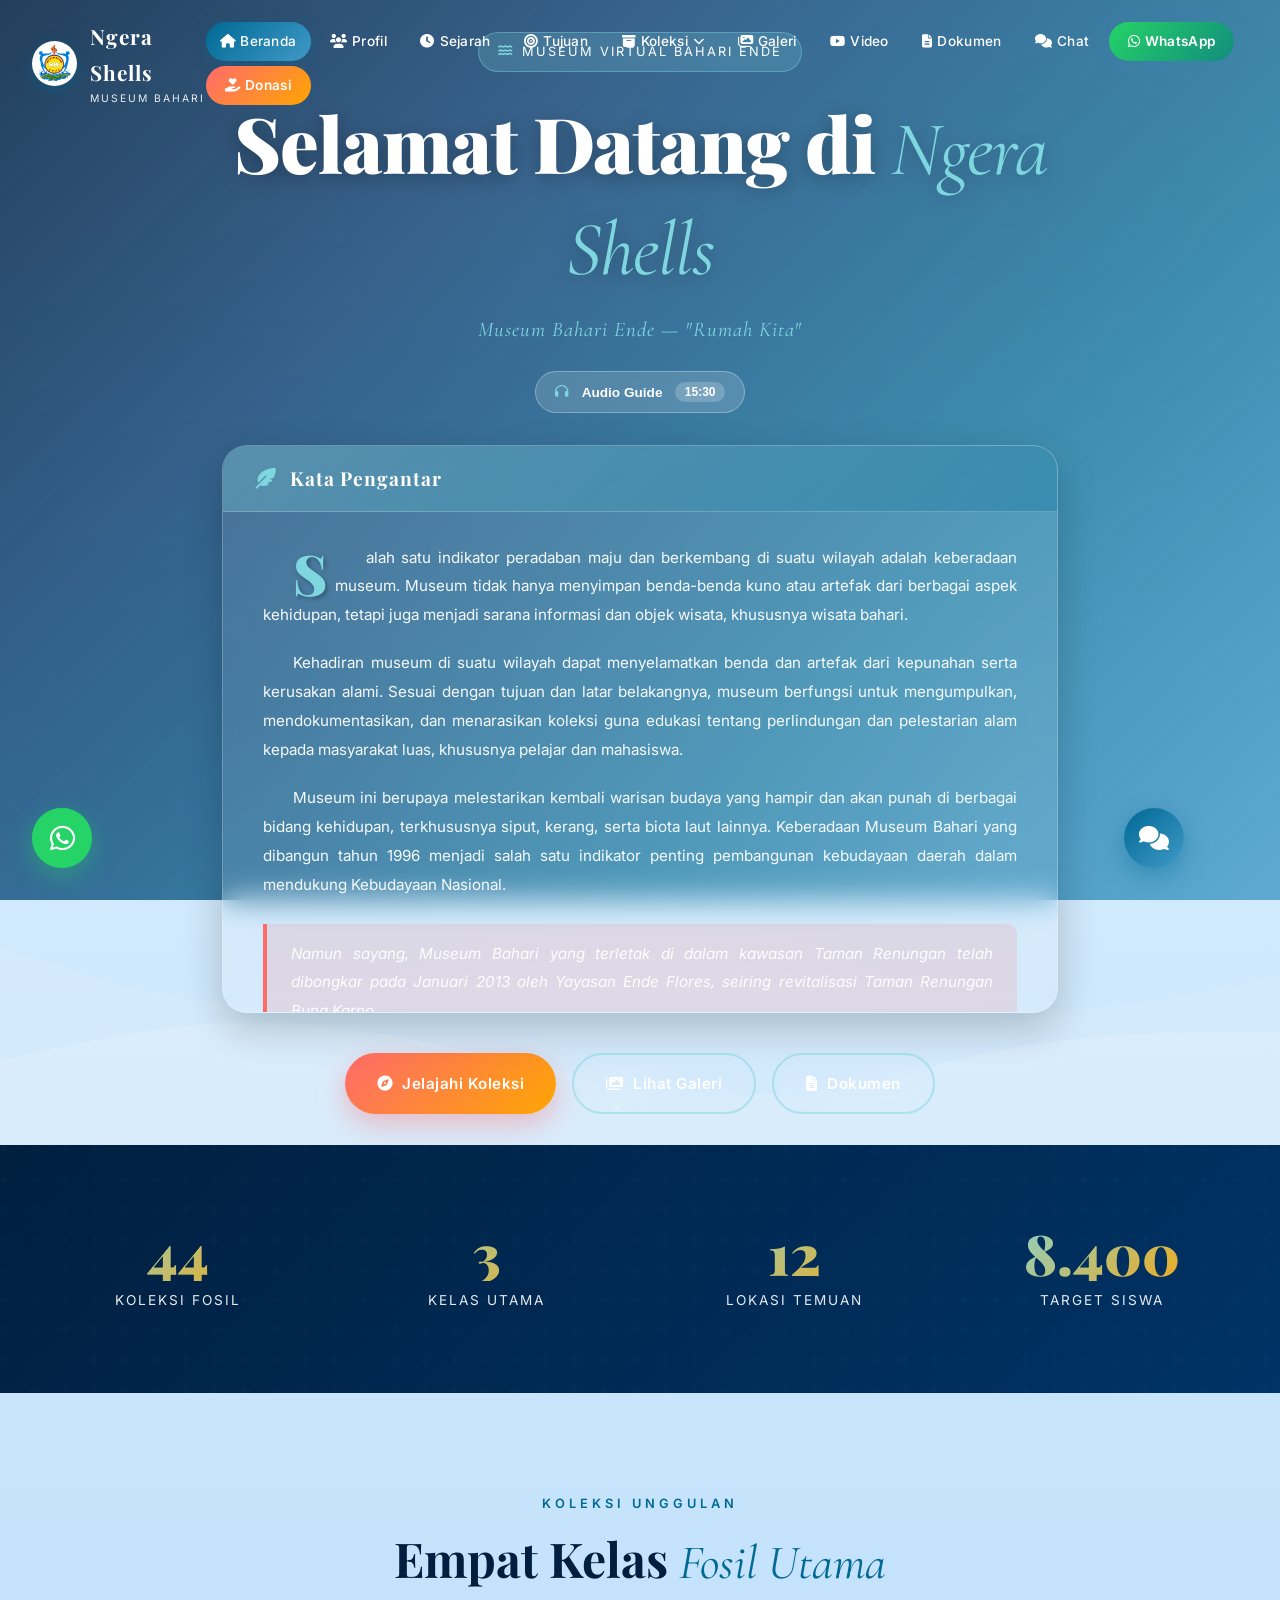
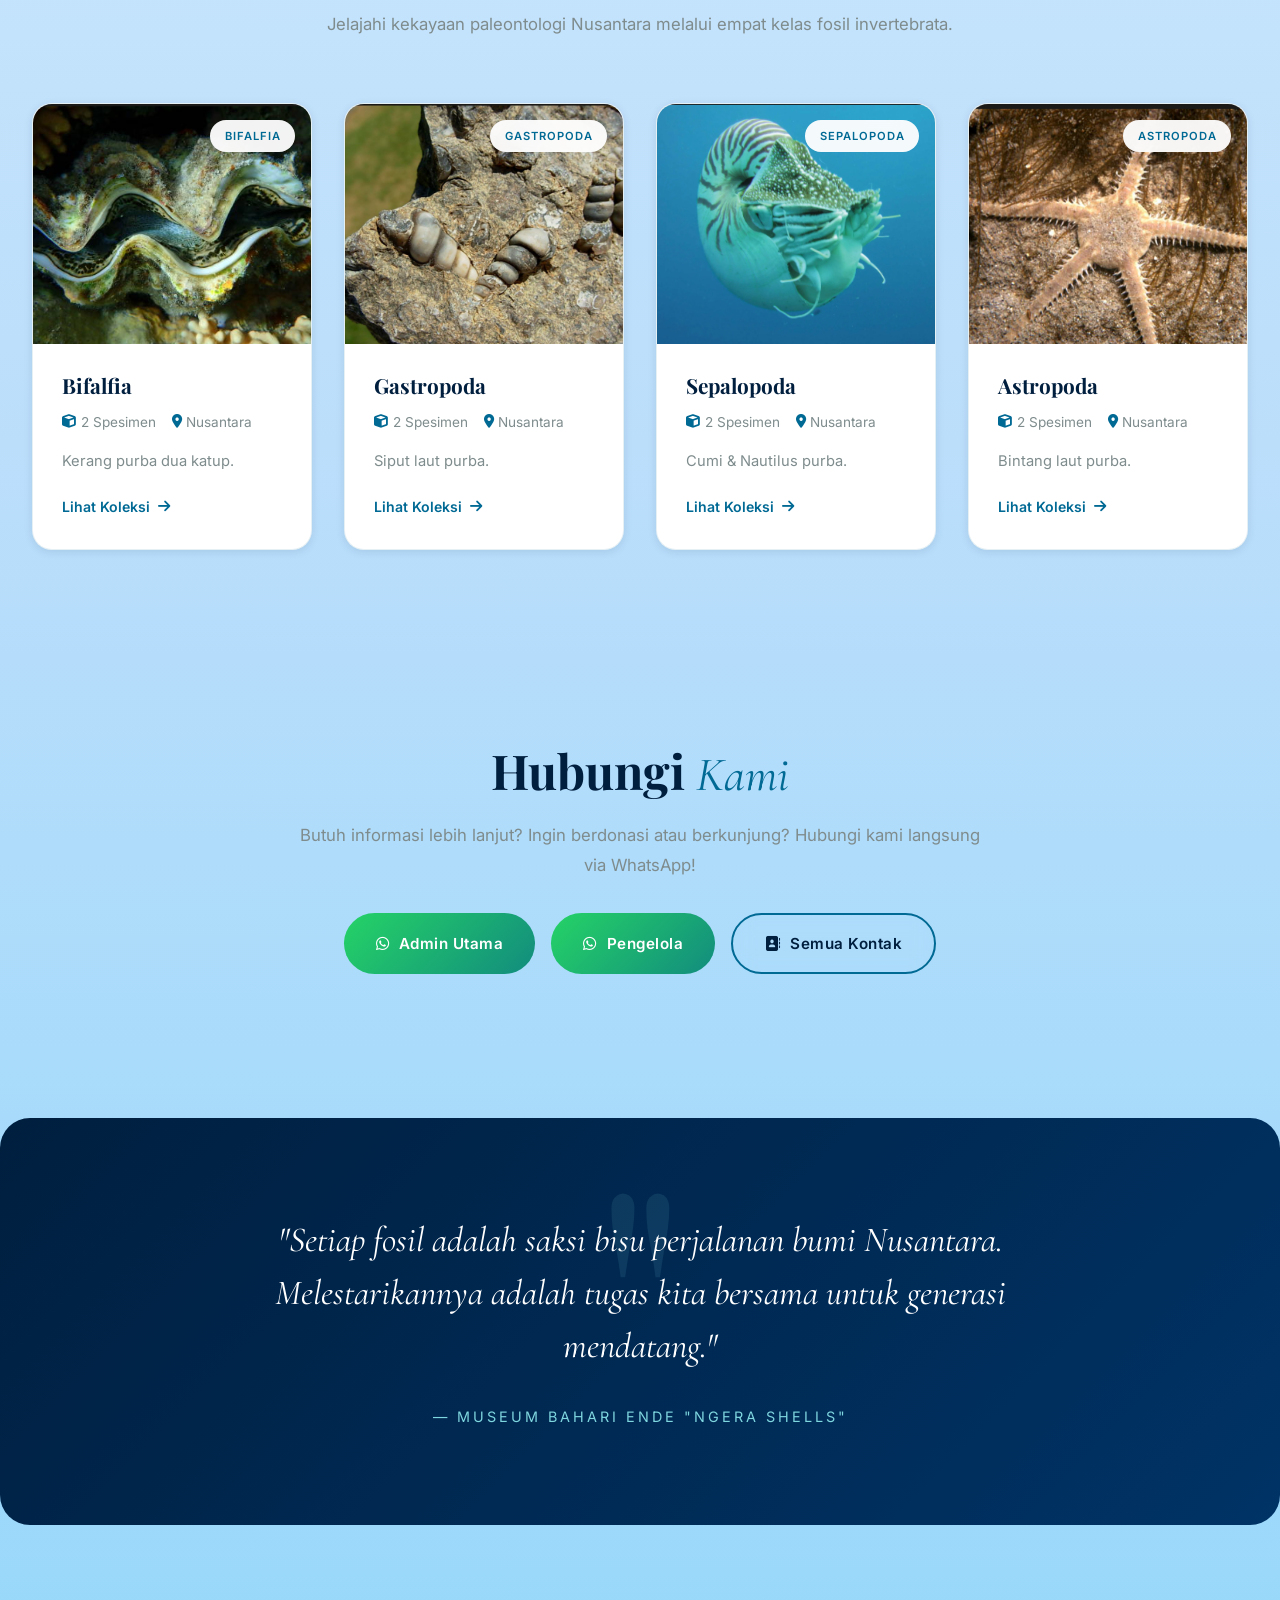
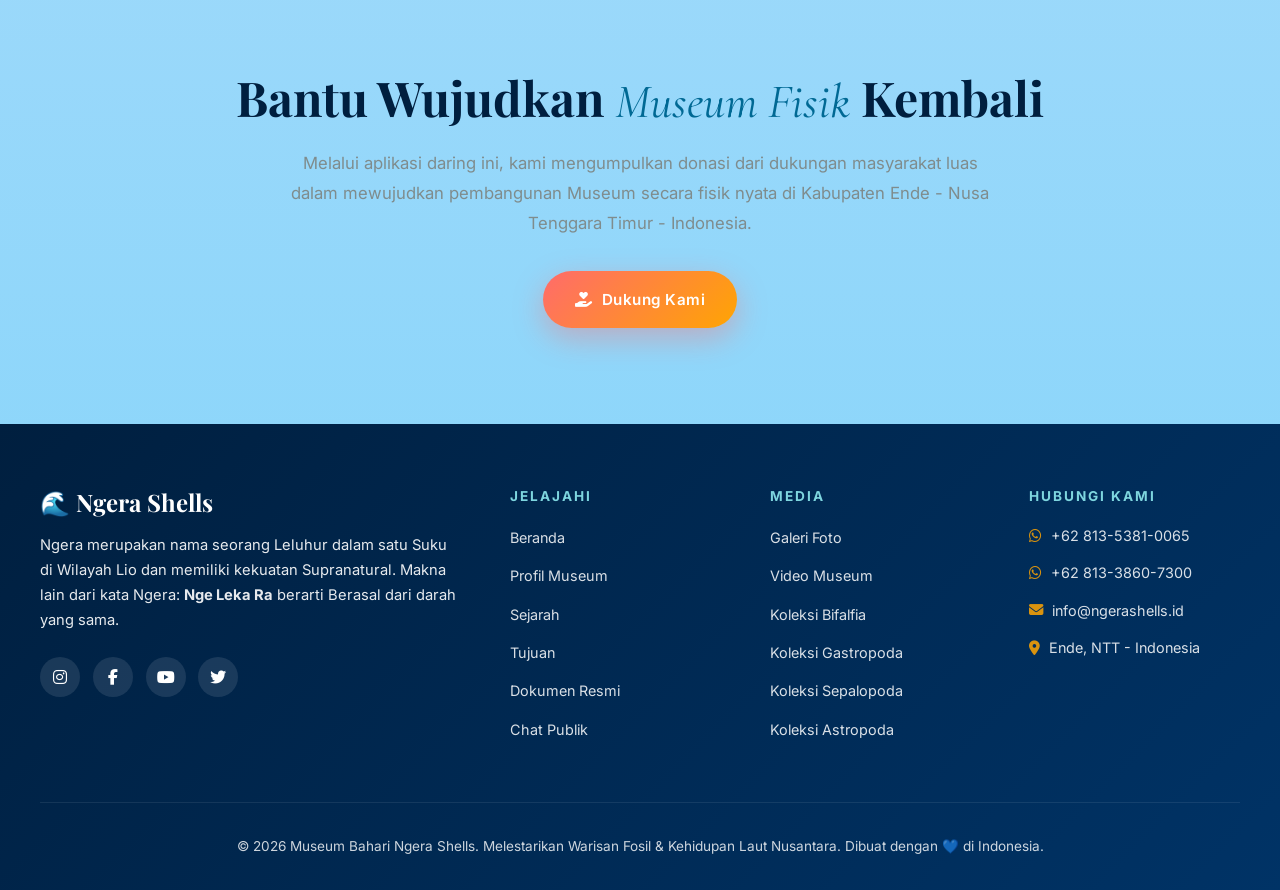
==== commit 968048db: "index.html" ====
--- a/index.html
+++ b/index.html
@@ -3,6 +3,11 @@
 <head>
     <meta charset="UTF-8">
     <meta name="viewport" content="width=device-width, initial-scale=1.0">
+    
+    <!-- 🚫 ANTI-CACHE (PENTING! Hapus saat production stabil) -->
+    <meta http-equiv="Cache-Control" content="no-cache, no-store, must-revalidate">
+    <meta http-equiv="Pragma" content="no-cache">
+    <meta http-equiv="Expires" content="0">
     
     <!-- SEO Meta Tags -->
     <title>Museum Bahari | Ngera Shells — Museum Fosil & Kehidupan Laut Nusantara</title>
@@ -38,12 +43,6 @@
     <link rel="preconnect" href="https://cdnjs.cloudflare.com">
     <link rel="preconnect" href="https://www.gstatic.com">
     
-    <!-- Preload Critical Images -->
-    <link rel="preload" as="image" href="assets/images/hero/hero-bg.jpg">
-    <link rel="preload" as="image" href="assets/images/logo/logo-primary.png">
-    <link rel="preload" as="image" href="assets/images/profil/pater-gabriel.jpg">
-    <link rel="preload" as="image" href="assets/images/profil/kalianus-nusa-nipa.jpg">
-    
     <!-- Google Fonts -->
     <link href="https://fonts.googleapis.com/css2?family=Playfair+Display:wght@400;600;700;900&family=Inter:wght@300;400;500;600;700&family=Cormorant+Garamond:ital,wght@0,400;0,600;1,400&display=swap" rel="stylesheet">
     
@@ -51,16 +50,12 @@
     <link rel="stylesheet" href="https://cdnjs.cloudflare.com/ajax/libs/font-awesome/6.4.0/css/all.min.css">
     
     <!-- ==========================================
-         CSS FILES - URUTAN PENTING!
+         CSS FILES - DENGAN CACHE-BUSTING!
+         Ganti ?v=3.0.1 setiap kali update CSS
          ========================================== -->
-    <!-- 1. Animations (paling atas - dipakai oleh komponen) -->
-    <link rel="stylesheet" href="css/animations.css">
-    
-    <!-- 2. Style Utama (layout & komponen) -->
-    <link rel="stylesheet" href="css/style.css">
-    
-    <!-- 3. Responsive (paling bawah - override untuk mobile) -->
-    <link rel="stylesheet" href="css/responsive.css">
+    <link rel="stylesheet" href="css/animations.css?v=3.0.1">
+    <link rel="stylesheet" href="css/style.css?v=3.0.1">
+    <link rel="stylesheet" href="css/responsive.css?v=3.0.1">
 </head>
 <body>
 
@@ -318,5 +313,61 @@
 <!-- 7. App (events, utilities, audio, init) -->
 <script src="js/app.js"></script>
 
+<!-- ==========================================
+     🔍 DEBUG SCRIPT (SEMENTARA)
+     HAPUS script ini setelah masalah selesai!
+     ========================================== -->
+<script>
+window.addEventListener('load', function() {
+    console.log('%c=== MUSEUM BAHARI DEBUG INFO ===', 'color: blue; font-weight: bold; font-size: 14px;');
+    console.log('URL:', window.location.href);
+    console.log('User Agent:', navigator.userAgent);
+    console.log('');
+    
+    // Cek apakah CSS ter-load
+    const stylesheets = document.styleSheets;
+    console.log('%c📄 Total CSS loaded: ' + stylesheets.length, 'color: green; font-weight: bold;');
+    
+    for (let i = 0; i < stylesheets.length; i++) {
+        try {
+            const href = stylesheets[i].href || 'inline';
+            const rules = stylesheets[i].cssRules?.length || 0;
+            console.log(`  CSS ${i}: ${href} (${rules} rules)`);
+        } catch(e) {
+            console.log(`  CSS ${i}: ⚠️ CORS blocked - ${e.message}`);
+        }
+    }
+    console.log('');
+    
+    // Cek elemen-elemen penting
+    const elements = [
+        { name: 'Sejarah Section', selector: '.sejarah-section' },
+        { name: 'Timeline Detail', selector: '.timeline-detail' },
+        { name: 'Timeline Detail Item', selector: '.timeline-detail-item' },
+        { name: 'Tujuan Overview', selector: '.tujuan-overview' },
+        { name: 'Tujuan Grid', selector: '.tujuan-grid' },
+        { name: 'Dampak Grid', selector: '.dampak-grid' },
+        { name: 'Penggagas Card', selector: '.penggagas-card' }
+    ];
+    
+    console.log('%c🔍 Cek Elemen Penting:', 'color: orange; font-weight: bold;');
+    elements.forEach(el => {
+        const found = document.querySelector(el.selector);
+        if (found) {
+            const styles = window.getComputedStyle(found);
+            console.log(`  ✅ ${el.name}: ditemukan`);
+            console.log(`     Padding: ${styles.padding}`);
+            console.log(`     Display: ${styles.display}`);
+        } else {
+            console.log(`  ❌ ${el.name}: TIDAK DITEMUKAN!`);
+        }
+    });
+    console.log('');
+    
+    console.log('%c=== END DEBUG INFO ===', 'color: blue; font-weight: bold; font-size: 14px;');
+    console.log('%c💡 Jika ada elemen yang "TIDAK DITEMUKAN", pastikan file CSS sudah ter-upload dengan benar!', 'color: red;');
+});
+</script>
+
 </body>
-</html>+</html>
--- a/css/animations.css
+++ b/css/animations.css
@@ -1,15 +1,19 @@
 /* =====================================================
    ANIMATIONS.CSS
-   Semua keyframes, animasi, dan class reveal
+   Semua @keyframes dan class animasi
+   
+   CATATAN:
+   - File ini HARUS di-load PERTAMA sebelum style.css
+   - Berisi semua @keyframes yang digunakan di style.css
    ===================================================== */
 
-/* ============ 1. PRELOADER ANIMATION ============ */
+/* ============ PRELOADER ============ */
 @keyframes preload {
     0% { left: -40%; }
     100% { left: 100%; }
 }
 
-/* ============ 2. HERO ANIMATIONS ============ */
+/* ============ HERO WAVES ============ */
 @keyframes wave {
     0%, 100% { transform: translateX(0) translateY(0); }
     50% { transform: translateX(-20px) translateY(-10px); }
@@ -25,19 +29,18 @@
     50% { transform: translateX(-50%) translateY(10px); }
 }
 
-/* ============ 3. PROFIL PHOTO GLOW ============ */
-@keyframes rotateGlow {
-    0% { transform: rotate(0deg); }
-    100% { transform: rotate(360deg); }
+/* ============ MODAL & LIGHTBOX ============ */
+@keyframes modalSlideUp {
+    from { opacity: 0; transform: translateY(30px) scale(0.95); }
+    to { opacity: 1; transform: translateY(0) scale(1); }
 }
 
-/* ============ 4. LIGHTBOX ANIMATION ============ */
 @keyframes zoomIn {
     from { transform: scale(0.8); opacity: 0; }
     to { transform: scale(1); opacity: 1; }
 }
 
-/* ============ 5. CHAT & NOTIFICATION ============ */
+/* ============ CHAT & NOTIFICATIONS ============ */
 @keyframes pulse {
     0%, 100% { transform: scale(1); }
     50% { transform: scale(1.15); }
@@ -48,7 +51,7 @@
     to { opacity: 1; transform: translateY(0); }
 }
 
-/* ============ 6. WHATSAPP ANIMATIONS ============ */
+/* ============ WHATSAPP ============ */
 @keyframes waFloat {
     0%, 100% { transform: translateY(0); }
     50% { transform: translateY(-8px); }
@@ -64,13 +67,31 @@
     50% { transform: translateY(-10px) scale(1.05); }
 }
 
-/* ============ 7. MODAL ANIMATION ============ */
-@keyframes modalSlideUp {
-    from { opacity: 0; transform: translateY(30px) scale(0.95); }
-    to { opacity: 1; transform: translateY(0) scale(1); }
+/* ============ PROFIL ============ */
+@keyframes rotateGlow {
+    0% { transform: rotate(0deg); }
+    100% { transform: rotate(360deg); }
 }
 
-/* ============ 8. UTILITY ANIMATIONS ============ */
+/* ============ AUDIO ============ */
+@keyframes slideUp {
+    from { transform: translateX(-50%) translateY(100px); opacity: 0; }
+    to { transform: translateX(-50%) translateY(0); opacity: 1; }
+}
+
+/* ============ REVEAL ON SCROLL ============ */
+.reveal {
+    opacity: 0;
+    transform: translateY(30px);
+    transition: opacity 0.8s ease, transform 0.8s ease;
+}
+
+.reveal.visible {
+    opacity: 1;
+    transform: translateY(0);
+}
+
+/* ============ UTILITY ANIMATIONS ============ */
 @keyframes shimmer {
     0% { background-position: -1000px 0; }
     100% { background-position: 1000px 0; }
@@ -95,34 +116,3 @@
     from { transform: scale(0); opacity: 0; }
     to { transform: scale(1); opacity: 1; }
 }
-
-/* ============ 9. REVEAL ON SCROLL ============ */
-.reveal {
-    opacity: 0;
-    transform: translateY(30px);
-    transition: opacity 0.8s ease, transform 0.8s ease;
-}
-
-.reveal.visible {
-    opacity: 1;
-    transform: translateY(0);
-}
-
-/* ============ 10. ANIMATION DELAY UTILITIES ============ */
-.delay-100 { animation-delay: 0.1s; }
-.delay-200 { animation-delay: 0.2s; }
-.delay-300 { animation-delay: 0.3s; }
-.delay-500 { animation-delay: 0.5s; }
-.delay-1000 { animation-delay: 1s; }
-
-/* ============ 11. AUDIO PLAYER SLIDE UP ============ */
-@keyframes slideUp {
-    from { 
-        transform: translateX(-50%) translateY(100px); 
-        opacity: 0; 
-    }
-    to { 
-        transform: translateX(-50%) translateY(0); 
-        opacity: 1; 
-    }
-}
--- a/css/style.css
+++ b/css/style.css
@@ -3991,4 +3991,4 @@
     color: var(--text-light);
     font-size: 0.9rem;
     font-weight: 500;
-}
+}
--- a/css/responsive.css
+++ b/css/responsive.css
@@ -8,11 +8,6 @@
    3. Small Mobile (max-width: 480px)
    4. Large Desktop (min-width: 1600px)
    5. Print Styles
-   
-   CATATAN:
-   - Semua duplikasi sudah dihapus
-   - Semua responsive styles sudah dibungkus @media
-   - Tidak ada style yang bocor ke desktop
    ===================================================== */
 
 
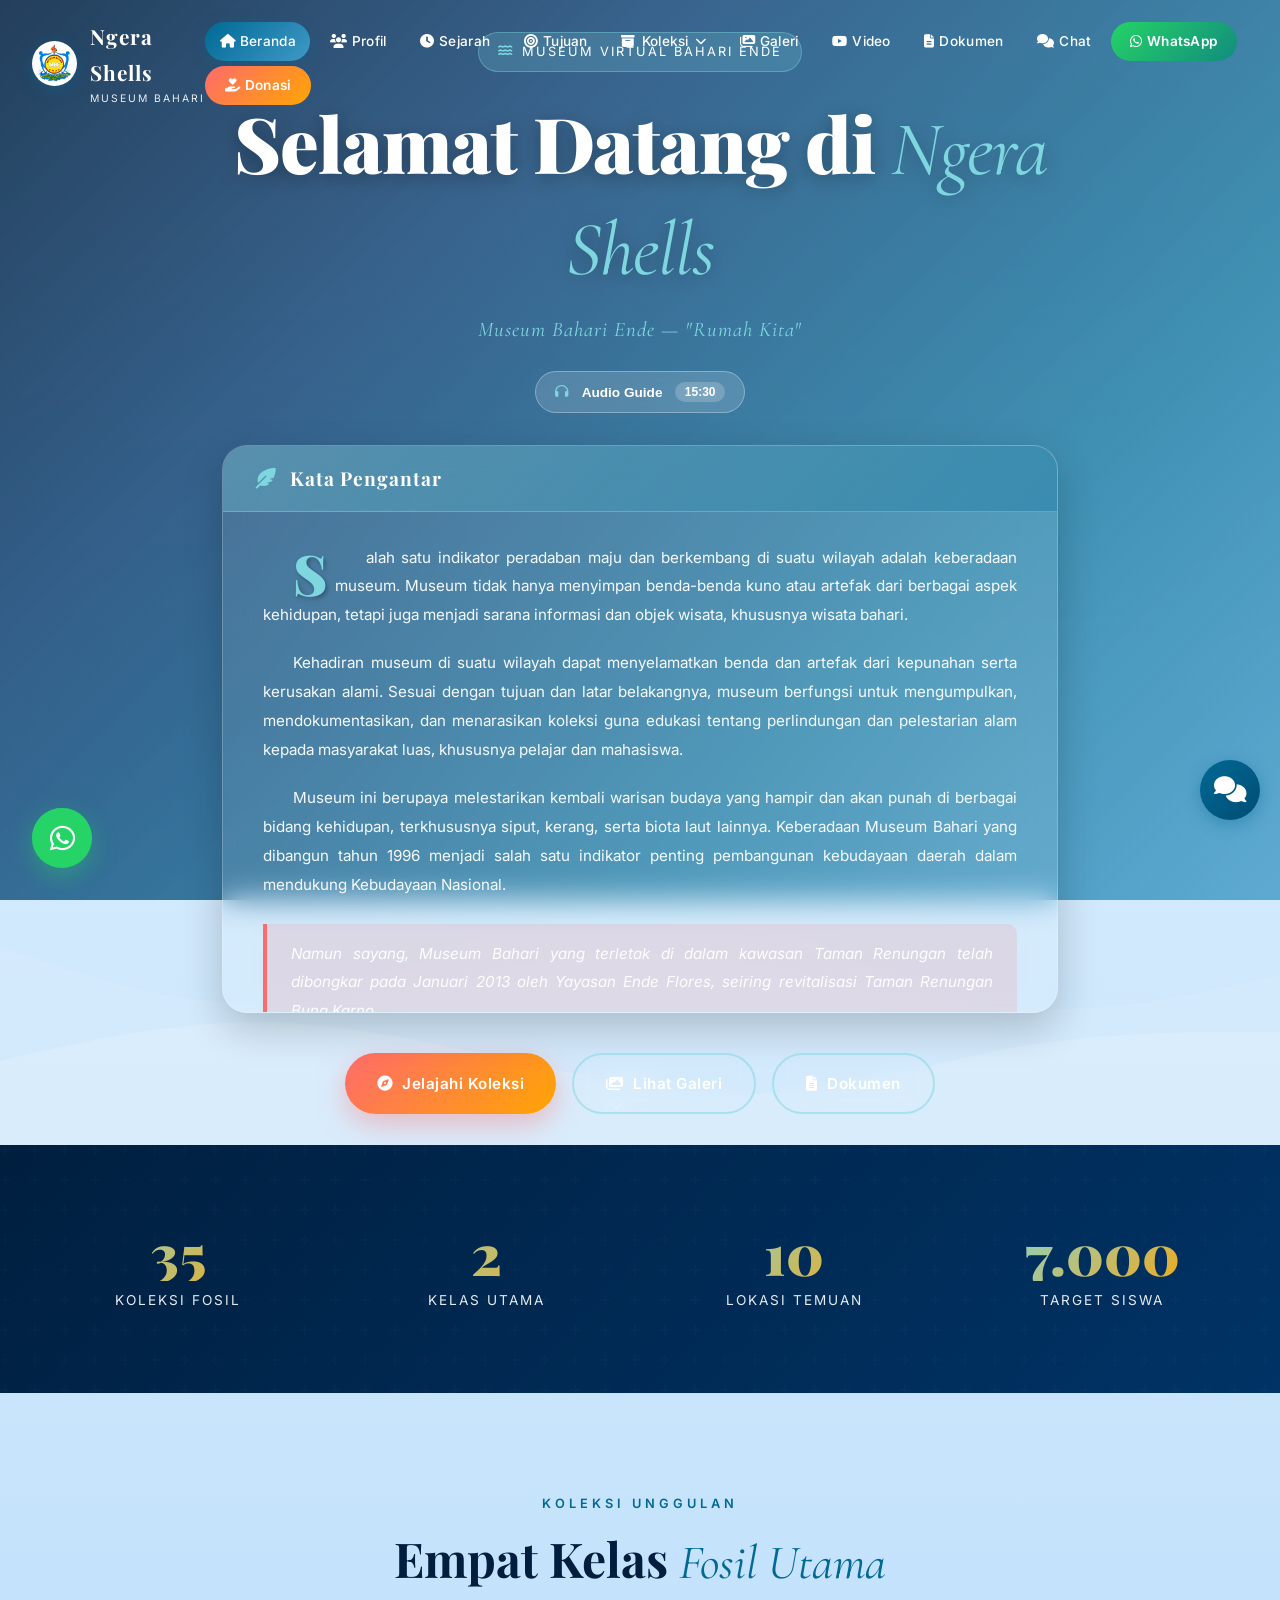
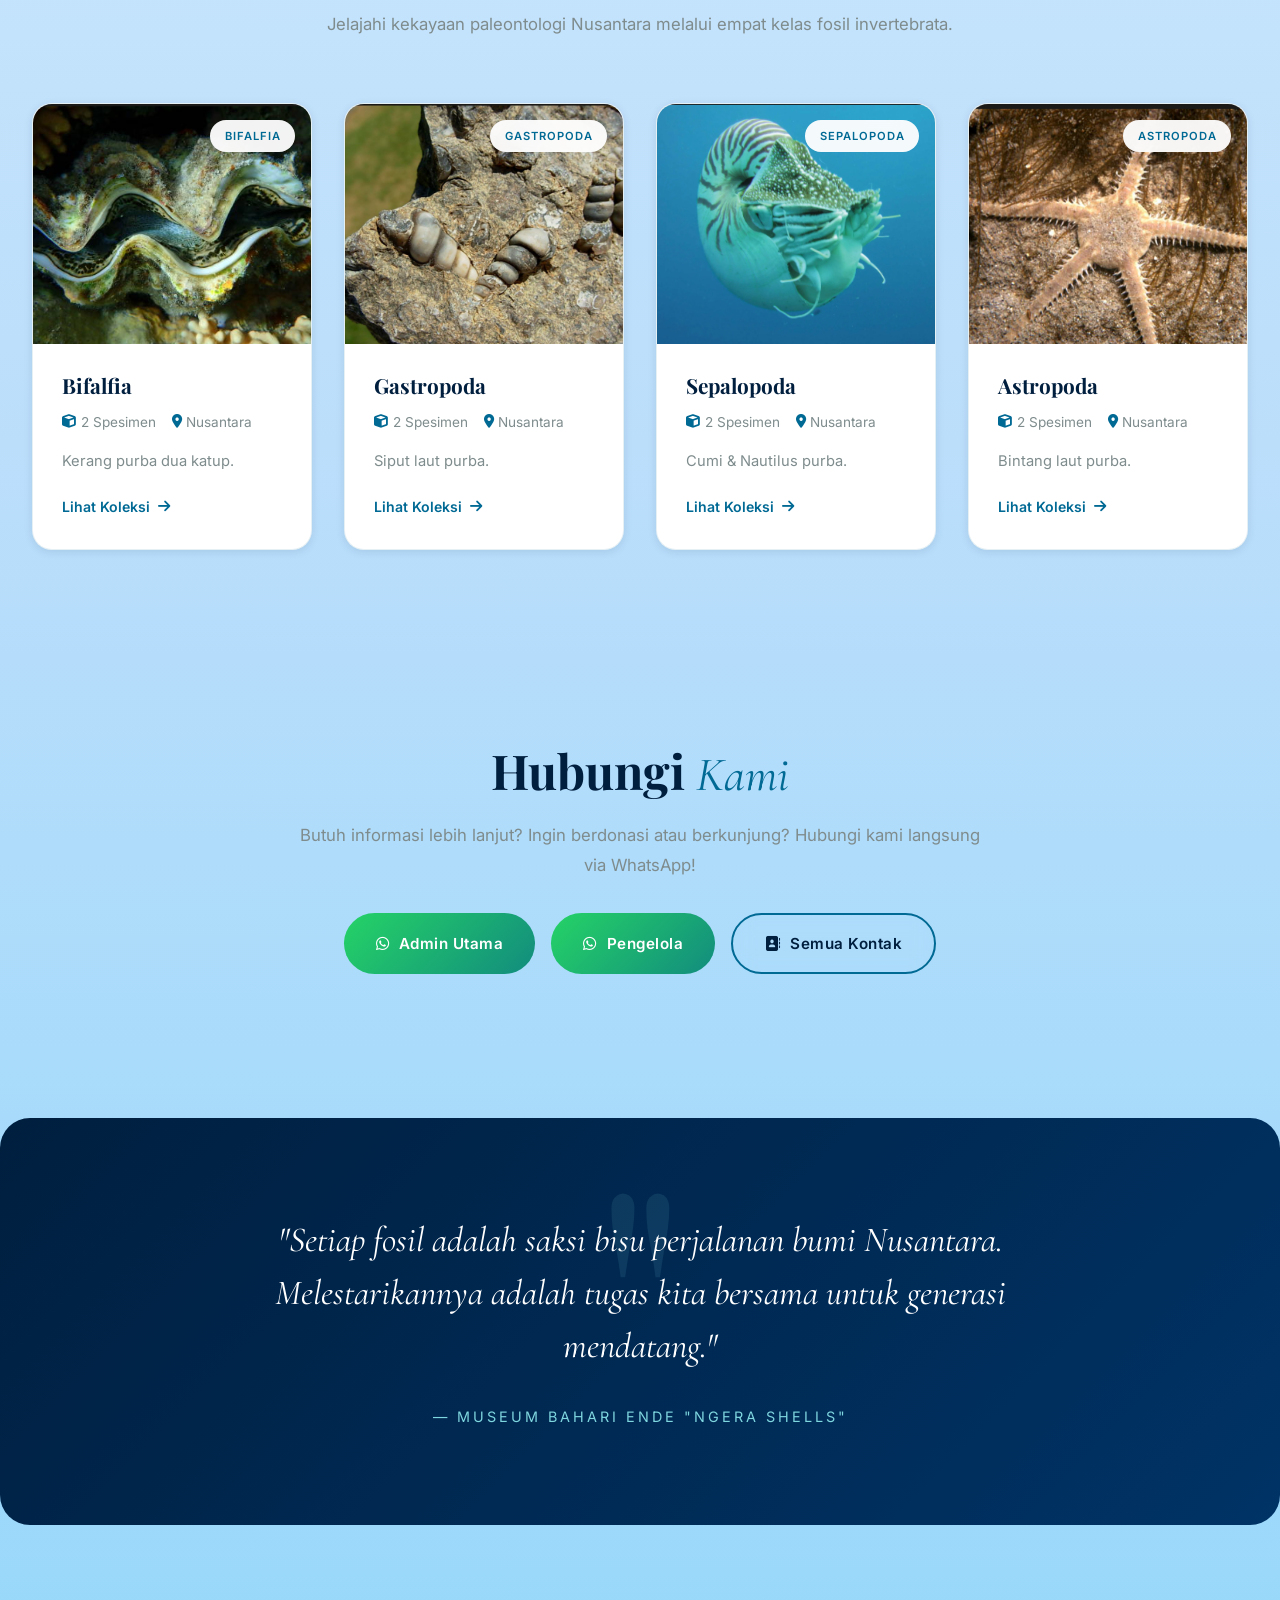
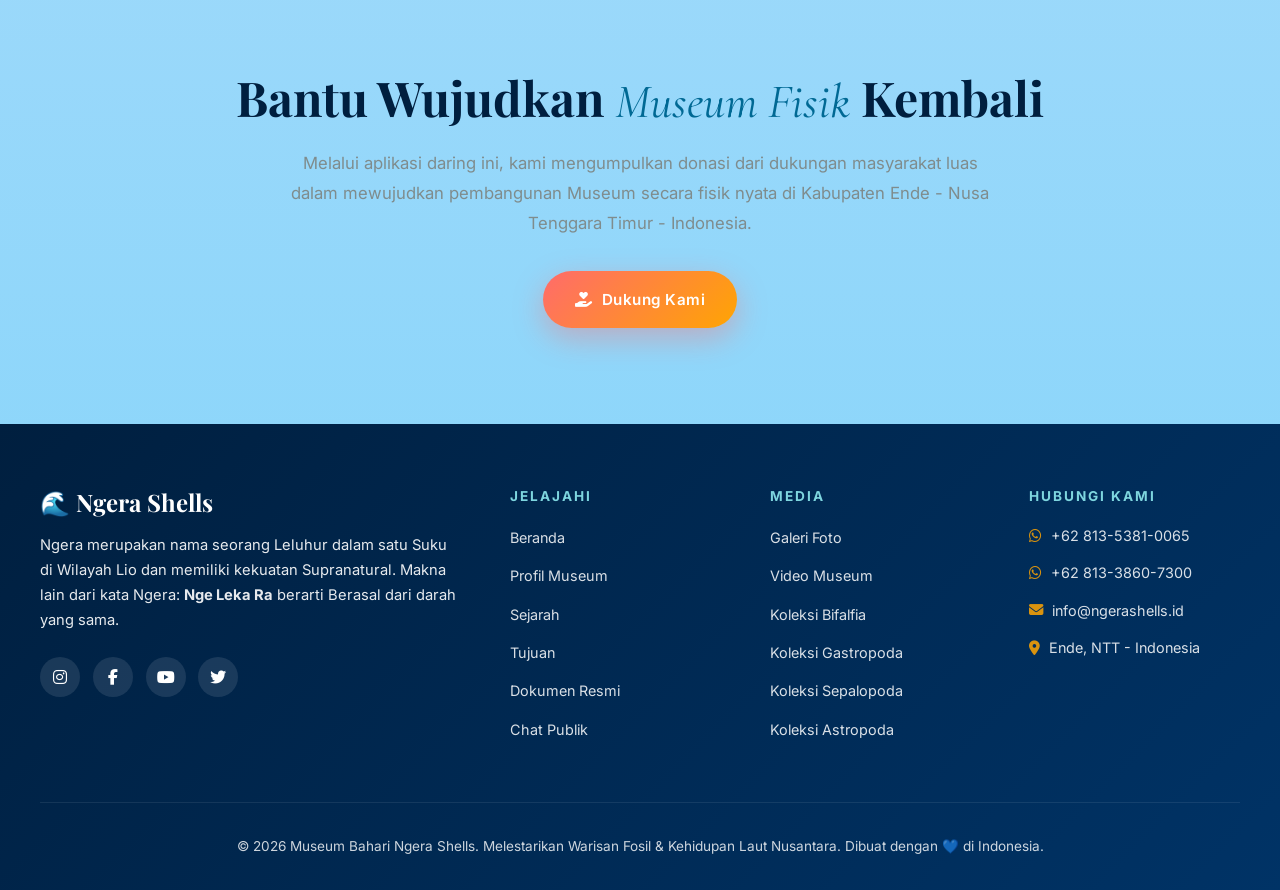
==== commit bcfced5f: "index.html" ====
--- a/index.html
+++ b/index.html
@@ -3,11 +3,6 @@
 <head>
     <meta charset="UTF-8">
     <meta name="viewport" content="width=device-width, initial-scale=1.0">
-    
-    <!-- 🚫 ANTI-CACHE (PENTING! Hapus saat production stabil) -->
-    <meta http-equiv="Cache-Control" content="no-cache, no-store, must-revalidate">
-    <meta http-equiv="Pragma" content="no-cache">
-    <meta http-equiv="Expires" content="0">
     
     <!-- SEO Meta Tags -->
     <title>Museum Bahari | Ngera Shells — Museum Fosil & Kehidupan Laut Nusantara</title>
@@ -32,9 +27,37 @@
     <meta name="twitter:description" content="Museum Virtual Fosil & Budaya Nusantara">
     <meta name="twitter:image" content="assets/images/logo/og-image.jpg">
     
+    <!-- JSON-LD untuk SEO -->
+    <script type="application/ld+json">
+    {
+        "@context": "https://schema.org",
+        "@type": "Museum",
+        "name": "Museum Bahari Ngera Shells",
+        "description": "Museum Virtual Fosil & Budaya Nusantara - Melestarikan Jejak Kehidupan Indonesia untuk Generasi Mendatang",
+        "url": "https://ngerashells.id/",
+        "address": {
+            "@type": "PostalAddress",
+            "addressLocality": "Ende",
+            "addressRegion": "NTT",
+            "addressCountry": "Indonesia"
+        },
+        "contactPoint": {
+            "@type": "ContactPoint",
+            "telephone": "+62-813-5381-0065",
+            "contactType": "customer service"
+        },
+        "sameAs": [
+            "https://www.instagram.com/ngerashells/",
+            "https://www.facebook.com/ngerashells/",
+            "https://www.youtube.com/@ngerashells"
+        ]
+    }
+    </script>
+    
     <!-- Favicon -->
     <link rel="icon" type="image/png" sizes="32x32" href="assets/images/logo/favicon.png">
     <link rel="apple-touch-icon" sizes="180x180" href="assets/images/logo/apple-touch-icon.png">
+    <link rel="icon" type="image/svg+xml" href="data:image/svg+xml,<svg xmlns='http://www.w3.org/2000/svg' viewBox='0 0 100 100'><text y='.9em' font-size='90'>🐚</text></svg>">
     <meta name="theme-color" content="#006994">
     
     <!-- Preconnect untuk Performance -->
@@ -43,6 +66,10 @@
     <link rel="preconnect" href="https://cdnjs.cloudflare.com">
     <link rel="preconnect" href="https://www.gstatic.com">
     
+    <!-- Preload Critical Images (dengan fallback) -->
+    <link rel="preload" as="image" href="assets/images/hero/hero-bg.jpg">
+    <link rel="preload" as="image" href="assets/images/logo/logo-primary.png">
+    
     <!-- Google Fonts -->
     <link href="https://fonts.googleapis.com/css2?family=Playfair+Display:wght@400;600;700;900&family=Inter:wght@300;400;500;600;700&family=Cormorant+Garamond:ital,wght@0,400;0,600;1,400&display=swap" rel="stylesheet">
     
@@ -50,12 +77,385 @@
     <link rel="stylesheet" href="https://cdnjs.cloudflare.com/ajax/libs/font-awesome/6.4.0/css/all.min.css">
     
     <!-- ==========================================
-         CSS FILES - DENGAN CACHE-BUSTING!
-         Ganti ?v=3.0.1 setiap kali update CSS
+         CSS FILES - URUTAN YANG DIPERBAIKI!
          ========================================== -->
-    <link rel="stylesheet" href="css/animations.css?v=3.0.1">
-    <link rel="stylesheet" href="css/style.css?v=3.0.1">
-    <link rel="stylesheet" href="css/responsive.css?v=3.0.1">
+    <!-- 1. Style Utama (layout & komponen) -->
+    <link rel="stylesheet" href="css/style.css">
+    
+    <!-- 2. Animations (dipakai oleh komponen) -->
+    <link rel="stylesheet" href="css/animations.css">
+    
+    <!-- 3. Responsive (override untuk mobile) -->
+    <link rel="stylesheet" href="css/responsive.css">
+    
+    <style>
+        /* ==========================================
+           CSS DASAR UNTUK PRELOADER, CHAT, DROPDOWN
+           ========================================== */
+        
+        /* PRELOADER */
+        .preloader {
+            position: fixed;
+            top: 0;
+            left: 0;
+            width: 100%;
+            height: 100%;
+            background: linear-gradient(135deg, #006994, #004d73);
+            display: flex;
+            justify-content: center;
+            align-items: center;
+            z-index: 9999;
+            transition: opacity 0.6s ease, visibility 0.6s ease;
+        }
+        .preloader.hidden {
+            opacity: 0;
+            visibility: hidden;
+            pointer-events: none;
+        }
+        .preloader-content {
+            text-align: center;
+            color: white;
+        }
+        .preloader-logo {
+            font-size: 2rem;
+            font-weight: 700;
+            letter-spacing: 4px;
+            margin-bottom: 20px;
+            font-family: 'Playfair Display', serif;
+        }
+        .preloader-bar {
+            width: 200px;
+            height: 3px;
+            background: rgba(255,255,255,0.2);
+            border-radius: 4px;
+            overflow: hidden;
+            margin: 0 auto;
+        }
+        .preloader-bar::after {
+            content: '';
+            display: block;
+            width: 40%;
+            height: 100%;
+            background: white;
+            border-radius: 4px;
+            animation: preloaderProgress 1.2s ease-in-out infinite;
+        }
+        @keyframes preloaderProgress {
+            0% { transform: translateX(-100%); }
+            100% { transform: translateX(350%); }
+        }
+        
+        /* DROPDOWN */
+        .dropdown {
+            position: relative;
+        }
+        .dropdown .dropbtn {
+            cursor: pointer;
+            display: flex;
+            align-items: center;
+            gap: 6px;
+        }
+        .dropdown-content {
+            display: none;
+            position: absolute;
+            top: 100%;
+            left: 0;
+            background: white;
+            min-width: 220px;
+            box-shadow: 0 8px 24px rgba(0,0,0,0.15);
+            border-radius: 8px;
+            padding: 8px 0;
+            z-index: 1000;
+            opacity: 0;
+            transform: translateY(-10px);
+            transition: opacity 0.3s ease, transform 0.3s ease;
+        }
+        .dropdown-content.show {
+            display: block;
+            opacity: 1;
+            transform: translateY(0);
+        }
+        .dropdown-content a {
+            display: flex;
+            align-items: center;
+            gap: 10px;
+            padding: 10px 20px;
+            color: #333;
+            text-decoration: none;
+            transition: background 0.2s ease;
+            font-size: 0.95rem;
+        }
+        .dropdown-content a:hover {
+            background: #f0f7fa;
+            color: #006994;
+        }
+        .dropdown-content a i {
+            width: 20px;
+            color: #006994;
+        }
+        
+        /* CHAT FAB */
+        .chat-fab {
+            position: fixed;
+            bottom: 80px;
+            right: 20px;
+            width: 60px;
+            height: 60px;
+            border-radius: 50%;
+            background: linear-gradient(135deg, #006994, #004d73);
+            color: white;
+            border: none;
+            font-size: 26px;
+            cursor: pointer;
+            z-index: 999;
+            box-shadow: 0 4px 16px rgba(0,105,148,0.4);
+            transition: transform 0.3s ease, box-shadow 0.3s ease;
+        }
+        .chat-fab:hover {
+            transform: scale(1.05);
+            box-shadow: 0 6px 24px rgba(0,105,148,0.5);
+        }
+        .chat-fab .badge {
+            position: absolute;
+            top: -5px;
+            right: -5px;
+            background: #ff4444;
+            color: white;
+            border-radius: 50%;
+            width: 22px;
+            height: 22px;
+            font-size: 11px;
+            display: flex;
+            align-items: center;
+            justify-content: center;
+            font-weight: 700;
+        }
+        .chat-fab .badge.hidden {
+            display: none;
+        }
+        
+        /* CHAT WINDOW */
+        .chat-window {
+            position: fixed;
+            bottom: 150px;
+            right: 20px;
+            width: 380px;
+            max-height: 550px;
+            background: white;
+            border-radius: 16px;
+            box-shadow: 0 8px 40px rgba(0,0,0,0.2);
+            display: none;
+            z-index: 999;
+            overflow: hidden;
+            flex-direction: column;
+            animation: slideUp 0.3s ease;
+        }
+        .chat-window.active {
+            display: flex;
+        }
+        @keyframes slideUp {
+            from {
+                opacity: 0;
+                transform: translateY(20px);
+            }
+            to {
+                opacity: 1;
+                transform: translateY(0);
+            }
+        }
+        .chat-header {
+            background: linear-gradient(135deg, #006994, #004d73);
+            color: white;
+            padding: 16px 20px;
+            display: flex;
+            align-items: center;
+            gap: 12px;
+            flex-shrink: 0;
+        }
+        .chat-header-icon {
+            width: 40px;
+            height: 40px;
+            background: rgba(255,255,255,0.2);
+            border-radius: 50%;
+            display: flex;
+            align-items: center;
+            justify-content: center;
+            font-size: 18px;
+        }
+        .chat-header-info {
+            flex: 1;
+        }
+        .chat-header-info h4 {
+            margin: 0;
+            font-size: 1rem;
+            font-weight: 600;
+        }
+        .chat-header-info small {
+            opacity: 0.8;
+            font-size: 0.75rem;
+        }
+        .chat-close {
+            background: none;
+            border: none;
+            color: white;
+            font-size: 20px;
+            cursor: pointer;
+            padding: 4px 8px;
+            border-radius: 6px;
+            transition: background 0.2s;
+        }
+        .chat-close:hover {
+            background: rgba(255,255,255,0.2);
+        }
+        .chat-messages {
+            flex: 1;
+            overflow-y: auto;
+            padding: 16px;
+            max-height: 250px;
+            background: #f8fafc;
+        }
+        .chat-empty {
+            text-align: center;
+            color: #999;
+            padding: 30px 0;
+        }
+        .chat-empty i {
+            font-size: 32px;
+            display: block;
+            margin-bottom: 8px;
+        }
+        .chat-input-area {
+            padding: 12px 16px;
+            border-top: 1px solid #e2e8f0;
+            background: white;
+            flex-shrink: 0;
+        }
+        .chat-name-input {
+            width: 100%;
+            padding: 8px 12px;
+            border: 1px solid #e2e8f0;
+            border-radius: 8px;
+            font-size: 0.85rem;
+            margin-bottom: 8px;
+            transition: border-color 0.2s;
+        }
+        .chat-name-input:focus {
+            outline: none;
+            border-color: #006994;
+        }
+        .chat-input-row {
+            display: flex;
+            gap: 8px;
+        }
+        .chat-input {
+            flex: 1;
+            padding: 10px 14px;
+            border: 1px solid #e2e8f0;
+            border-radius: 8px;
+            resize: none;
+            font-family: inherit;
+            font-size: 0.9rem;
+            transition: border-color 0.2s;
+            min-height: 42px;
+            max-height: 80px;
+        }
+        .chat-input:focus {
+            outline: none;
+            border-color: #006994;
+        }
+        .chat-send {
+            background: linear-gradient(135deg, #006994, #004d73);
+            color: white;
+            border: none;
+            border-radius: 8px;
+            padding: 0 16px;
+            cursor: pointer;
+            font-size: 18px;
+            transition: transform 0.2s, box-shadow 0.2s;
+            min-width: 48px;
+        }
+        .chat-send:hover {
+            transform: scale(1.05);
+            box-shadow: 0 4px 12px rgba(0,105,148,0.3);
+        }
+        
+        /* WHATSAPP CONTAINER DI CHAT */
+        .wa-container {
+            background: #f0fdf4;
+            border-radius: 10px;
+            padding: 12px;
+            margin-bottom: 10px;
+            border: 1px solid #dcfce7;
+        }
+        .wa-container-title {
+            font-size: 0.8rem;
+            font-weight: 600;
+            color: #166534;
+            margin-bottom: 8px;
+            display: flex;
+            align-items: center;
+            gap: 6px;
+        }
+        .wa-btn {
+            display: flex;
+            align-items: center;
+            gap: 12px;
+            padding: 10px 14px;
+            background: white;
+            border-radius: 8px;
+            text-decoration: none;
+            color: #333;
+            border: 1px solid #dcfce7;
+            margin-bottom: 6px;
+            transition: all 0.2s;
+        }
+        .wa-btn:last-child {
+            margin-bottom: 0;
+        }
+        .wa-btn:hover {
+            background: #f0fdf4;
+            border-color: #22c55e;
+            transform: translateX(4px);
+        }
+        .wa-btn i:first-child {
+            font-size: 24px;
+            color: #25D366;
+        }
+        .wa-btn-info {
+            flex: 1;
+        }
+        .wa-btn-name {
+            display: block;
+            font-weight: 600;
+            font-size: 0.9rem;
+        }
+        .wa-btn-role {
+            display: block;
+            font-size: 0.75rem;
+            color: #666;
+        }
+        .wa-btn-arrow {
+            color: #22c55e;
+            font-size: 14px;
+        }
+        
+        /* RESPONSIVE CHAT */
+        @media (max-width: 480px) {
+            .chat-window {
+                width: calc(100% - 32px);
+                right: 16px;
+                bottom: 130px;
+                max-height: 60vh;
+            }
+            .chat-fab {
+                width: 54px;
+                height: 54px;
+                font-size: 22px;
+                bottom: 70px;
+                right: 16px;
+            }
+        }
+    </style>
 </head>
 <body>
 
@@ -64,7 +464,7 @@
      ========================================== -->
 <div class="preloader" id="preloader">
     <div class="preloader-content">
-        <div class="preloader-logo">NGERA SHELLS</div>
+        <div class="preloader-logo">🐚 NGERA SHELLS</div>
         <div class="preloader-bar"></div>
     </div>
 </div>
@@ -79,6 +479,7 @@
             <img src="assets/images/logo/logo-primary.png" 
                  alt="Ngera Shells Logo" 
                  class="nav-logo-img"
+                 loading="lazy"
                  onerror="this.style.display='none'; this.nextElementSibling.style.display='flex';">
             <div class="nav-logo-icon" style="display:none;">
                 <i class="fas fa-water"></i>
@@ -95,9 +496,11 @@
             <li><a href="#" data-page="profil"><i class="fas fa-users"></i> Profil</a></li>
             <li><a href="#" data-page="sejarah"><i class="fas fa-clock"></i> Sejarah</a></li>
             <li><a href="#" data-page="tujuan"><i class="fas fa-bullseye"></i> Tujuan</a></li>
-            <li class="dropdown">
-                <a href="#" class="dropbtn"><i class="fas fa-archive"></i> Koleksi <i class="fas fa-chevron-down" style="font-size:0.7rem;"></i></a>
-                <div class="dropdown-content">
+            <li class="dropdown" id="dropdownMenu">
+                <a href="#" class="dropbtn" id="dropdownToggle">
+                    <i class="fas fa-archive"></i> Koleksi <i class="fas fa-chevron-down" style="font-size:0.7rem;transition:transform 0.3s;" id="dropdownArrow"></i>
+                </a>
+                <div class="dropdown-content" id="dropdownContent">
                     <a href="#" data-submenu="bifalfia"><i class="fas fa-water"></i> Bifalfia</a>
                     <a href="#" data-submenu="gastropoda"><i class="fas fa-water"></i> Gastropoda</a>
                     <a href="#" data-submenu="sepalopoda"><i class="fas fa-water"></i> Sepalopoda</a>
@@ -115,7 +518,7 @@
         </ul>
 
         <!-- Mobile Menu Toggle -->
-        <button class="nav-toggle" id="navToggle">
+        <button class="nav-toggle" id="navToggle" aria-label="Toggle navigation menu">
             <i class="fas fa-bars"></i>
         </button>
     </div>
@@ -124,7 +527,9 @@
 <!-- ==========================================
      MAIN CONTENT CONTAINER
      ========================================== -->
-<main id="mainContainer"></main>
+<main id="mainContainer">
+    <!-- Konten akan di-render oleh JavaScript -->
+</main>
 
 <!-- ==========================================
      FOOTER
@@ -186,6 +591,7 @@
 <!-- Floating WhatsApp Button -->
 <a href="https://wa.me/6281353810065?text=Halo%20Museum%20Bahari%20Ngera%20Shells%2C%20saya%20ingin%20bertanya..." 
    target="_blank" 
+   rel="noopener noreferrer"
    class="wa-float" 
    aria-label="Chat via WhatsApp">
     <span class="wa-float-pulse"></span>
@@ -212,7 +618,7 @@
             <h4>Chat Publik Ngera Shells</h4>
             <small>Online • Diskusi bersama pengunjung</small>
         </div>
-        <button class="chat-close" id="chatCloseBtn"><i class="fas fa-times"></i></button>
+        <button class="chat-close" id="chatCloseBtn" aria-label="Tutup chat"><i class="fas fa-times"></i></button>
     </div>
     <div class="chat-messages" id="chatMessages">
         <div class="chat-empty"><i class="fas fa-comments"></i><p>Memuat pesan...</p></div>
@@ -220,7 +626,7 @@
     <div class="chat-input-area">
         <div class="wa-container">
             <div class="wa-container-title"><i class="fab fa-whatsapp"></i> Butuh Respon Cepat?</div>
-            <a href="https://wa.me/6281353810065?text=Halo%20Admin%20Museum%20Bahari" target="_blank" class="wa-btn">
+            <a href="https://wa.me/6281353810065?text=Halo%20Admin%20Museum%20Bahari" target="_blank" rel="noopener noreferrer" class="wa-btn">
                 <i class="fab fa-whatsapp"></i>
                 <div class="wa-btn-info">
                     <span class="wa-btn-name">+62 813-5381-0065</span>
@@ -228,7 +634,7 @@
                 </div>
                 <i class="fas fa-arrow-right wa-btn-arrow"></i>
             </a>
-            <a href="https://wa.me/6281338607300?text=Halo%20Pengelola%20Museum" target="_blank" class="wa-btn">
+            <a href="https://wa.me/6281338607300?text=Halo%20Pengelola%20Museum" target="_blank" rel="noopener noreferrer" class="wa-btn">
                 <i class="fab fa-whatsapp"></i>
                 <div class="wa-btn-info">
                     <span class="wa-btn-name">+62 813-3860-7300</span>
@@ -240,7 +646,7 @@
         <input type="text" class="chat-name-input" id="chatName" placeholder="Nama Anda..." maxlength="30">
         <div class="chat-input-row">
             <textarea class="chat-input" id="chatInput" placeholder="Atau tulis pesan di chat publik..." rows="1" maxlength="500"></textarea>
-            <button class="chat-send" id="chatSend" aria-label="Kirim">
+            <button class="chat-send" id="chatSend" aria-label="Kirim pesan">
                 <i class="fas fa-paper-plane"></i>
             </button>
         </div>
@@ -252,7 +658,7 @@
      ========================================== -->
 <div class="modal" id="modal">
     <div class="modal-content">
-        <button class="modal-close" id="modalClose"><i class="fas fa-times"></i></button>
+        <button class="modal-close" id="modalClose" aria-label="Tutup modal"><i class="fas fa-times"></i></button>
         <div id="modalBody"></div>
     </div>
 </div>
@@ -261,9 +667,9 @@
      LIGHTBOX (Zoom Foto Galeri)
      ========================================== -->
 <div class="lightbox" id="lightbox">
-    <button class="lightbox-close" id="lightboxClose"><i class="fas fa-times"></i></button>
-    <button class="lightbox-nav lightbox-prev" id="lightboxPrev"><i class="fas fa-chevron-left"></i></button>
-    <button class="lightbox-nav lightbox-next" id="lightboxNext"><i class="fas fa-chevron-right"></i></button>
+    <button class="lightbox-close" id="lightboxClose" aria-label="Tutup lightbox"><i class="fas fa-times"></i></button>
+    <button class="lightbox-nav lightbox-prev" id="lightboxPrev" aria-label="Gambar sebelumnya"><i class="fas fa-chevron-left"></i></button>
+    <button class="lightbox-nav lightbox-next" id="lightboxNext" aria-label="Gambar berikutnya"><i class="fas fa-chevron-right"></i></button>
     <div class="lightbox-content">
         <img src="" alt="" id="lightboxImg">
         <div class="lightbox-caption" id="lightboxCaption"></div>
@@ -277,7 +683,7 @@
     <div class="audio-player-header">
         <i class="fas fa-headphones"></i>
         <span>Museum Tour Guide</span>
-        <button class="audio-close" onclick="toggleAudioGuide()">
+        <button class="audio-close" onclick="toggleAudioGuide()" aria-label="Tutup audio">
             <i class="fas fa-times"></i>
         </button>
     </div>
@@ -314,59 +720,49 @@
 <script src="js/app.js"></script>
 
 <!-- ==========================================
-     🔍 DEBUG SCRIPT (SEMENTARA)
-     HAPUS script ini setelah masalah selesai!
+     INLINE JAVASCRIPT UNTUK DROPDOWN TOGGLE
      ========================================== -->
 <script>
-window.addEventListener('load', function() {
-    console.log('%c=== MUSEUM BAHARI DEBUG INFO ===', 'color: blue; font-weight: bold; font-size: 14px;');
-    console.log('URL:', window.location.href);
-    console.log('User Agent:', navigator.userAgent);
-    console.log('');
-    
-    // Cek apakah CSS ter-load
-    const stylesheets = document.styleSheets;
-    console.log('%c📄 Total CSS loaded: ' + stylesheets.length, 'color: green; font-weight: bold;');
-    
-    for (let i = 0; i < stylesheets.length; i++) {
-        try {
-            const href = stylesheets[i].href || 'inline';
-            const rules = stylesheets[i].cssRules?.length || 0;
-            console.log(`  CSS ${i}: ${href} (${rules} rules)`);
-        } catch(e) {
-            console.log(`  CSS ${i}: ⚠️ CORS blocked - ${e.message}`);
-        }
-    }
-    console.log('');
-    
-    // Cek elemen-elemen penting
-    const elements = [
-        { name: 'Sejarah Section', selector: '.sejarah-section' },
-        { name: 'Timeline Detail', selector: '.timeline-detail' },
-        { name: 'Timeline Detail Item', selector: '.timeline-detail-item' },
-        { name: 'Tujuan Overview', selector: '.tujuan-overview' },
-        { name: 'Tujuan Grid', selector: '.tujuan-grid' },
-        { name: 'Dampak Grid', selector: '.dampak-grid' },
-        { name: 'Penggagas Card', selector: '.penggagas-card' }
-    ];
-    
-    console.log('%c🔍 Cek Elemen Penting:', 'color: orange; font-weight: bold;');
-    elements.forEach(el => {
-        const found = document.querySelector(el.selector);
-        if (found) {
-            const styles = window.getComputedStyle(found);
-            console.log(`  ✅ ${el.name}: ditemukan`);
-            console.log(`     Padding: ${styles.padding}`);
-            console.log(`     Display: ${styles.display}`);
-        } else {
-            console.log(`  ❌ ${el.name}: TIDAK DITEMUKAN!`);
+    // Dropdown toggle untuk mobile & desktop
+    document.addEventListener('DOMContentLoaded', function() {
+        const dropdownToggle = document.getElementById('dropdownToggle');
+        const dropdownContent = document.getElementById('dropdownContent');
+        const dropdownArrow = document.getElementById('dropdownArrow');
+        
+        if (dropdownToggle && dropdownContent) {
+            // Click handler untuk toggle
+            dropdownToggle.addEventListener('click', function(e) {
+                e.preventDefault();
+                e.stopPropagation();
+                dropdownContent.classList.toggle('show');
+                if (dropdownArrow) {
+                    dropdownArrow.style.transform = dropdownContent.classList.contains('show') 
+                        ? 'rotate(180deg)' 
+                        : 'rotate(0deg)';
+                }
+            });
+            
+            // Tutup dropdown jika klik di luar
+            document.addEventListener('click', function(e) {
+                if (!dropdownToggle.contains(e.target) && !dropdownContent.contains(e.target)) {
+                    dropdownContent.classList.remove('show');
+                    if (dropdownArrow) {
+                        dropdownArrow.style.transform = 'rotate(0deg)';
+                    }
+                }
+            });
+            
+            // Tutup dropdown jika pilih salah satu item
+            dropdownContent.querySelectorAll('a').forEach(function(item) {
+                item.addEventListener('click', function() {
+                    dropdownContent.classList.remove('show');
+                    if (dropdownArrow) {
+                        dropdownArrow.style.transform = 'rotate(0deg)';
+                    }
+                });
+            });
         }
     });
-    console.log('');
-    
-    console.log('%c=== END DEBUG INFO ===', 'color: blue; font-weight: bold; font-size: 14px;');
-    console.log('%c💡 Jika ada elemen yang "TIDAK DITEMUKAN", pastikan file CSS sudah ter-upload dengan benar!', 'color: red;');
-});
 </script>
 
 </body>
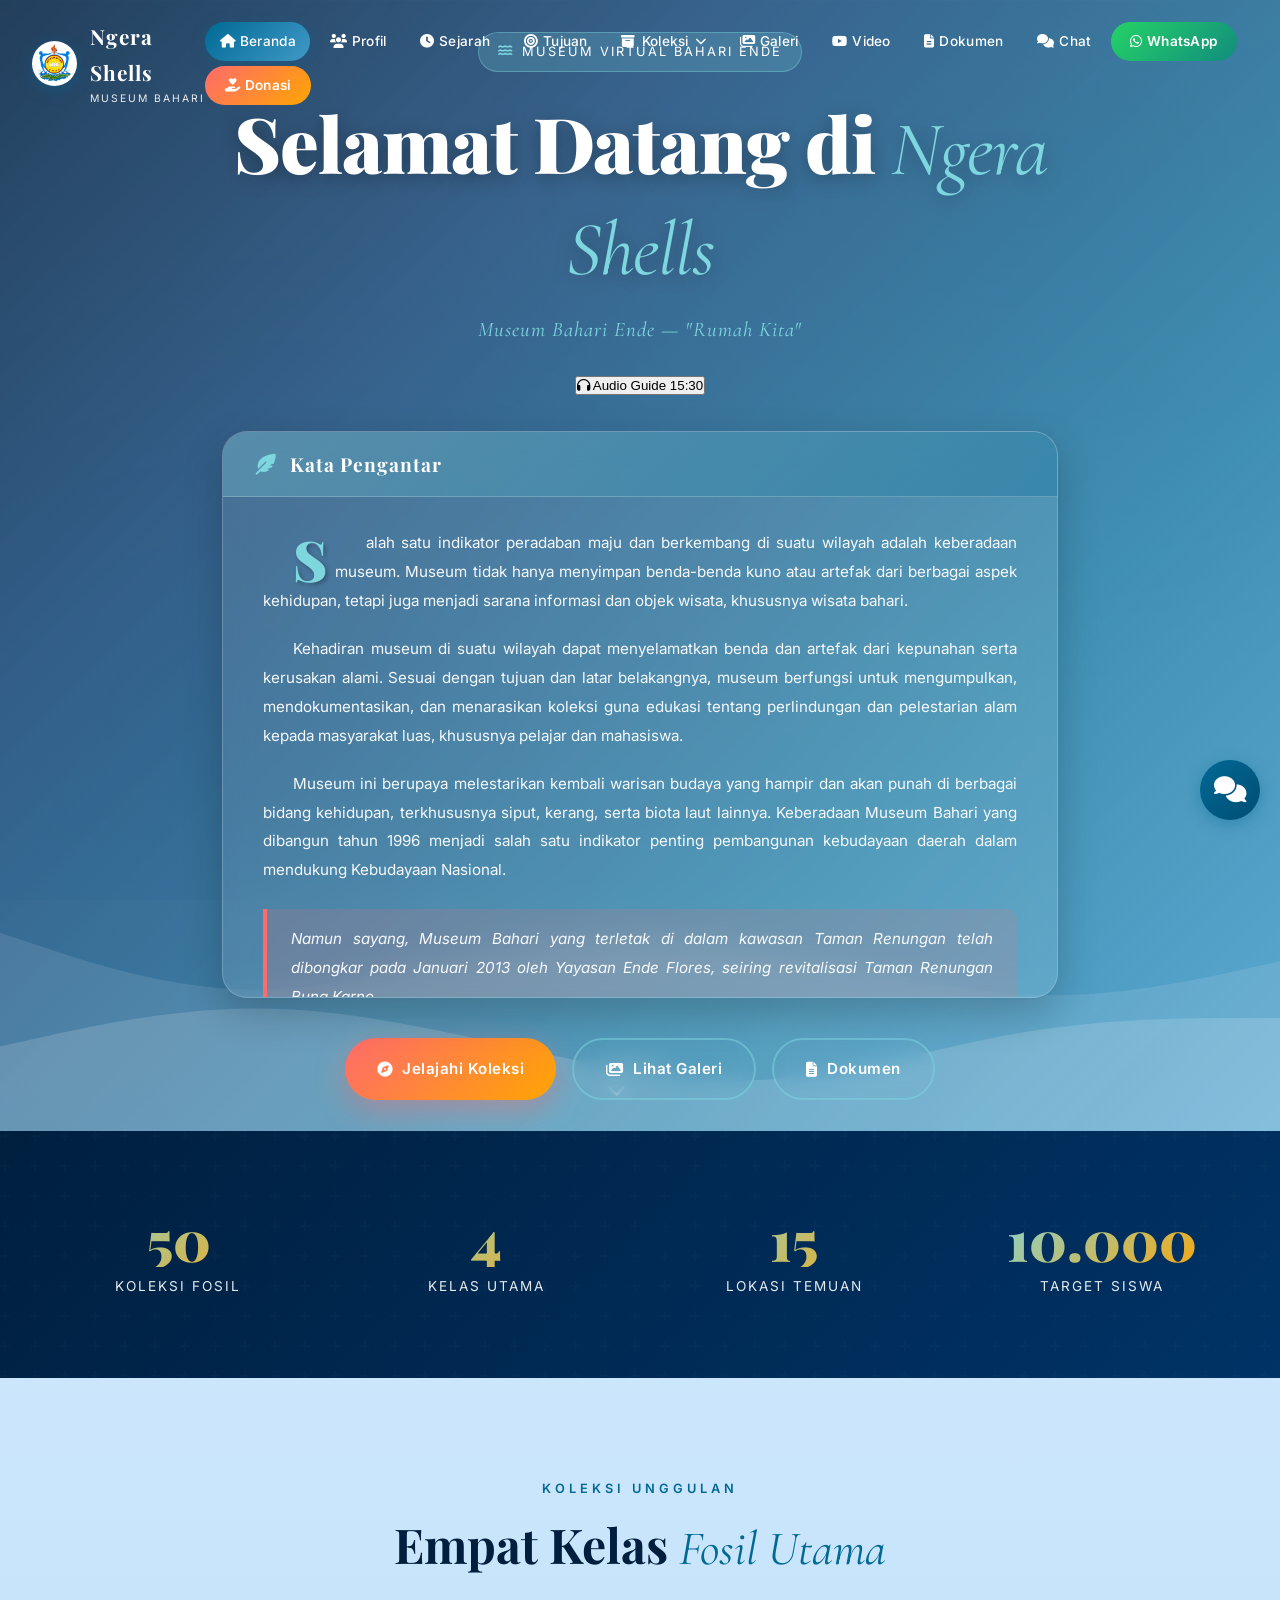
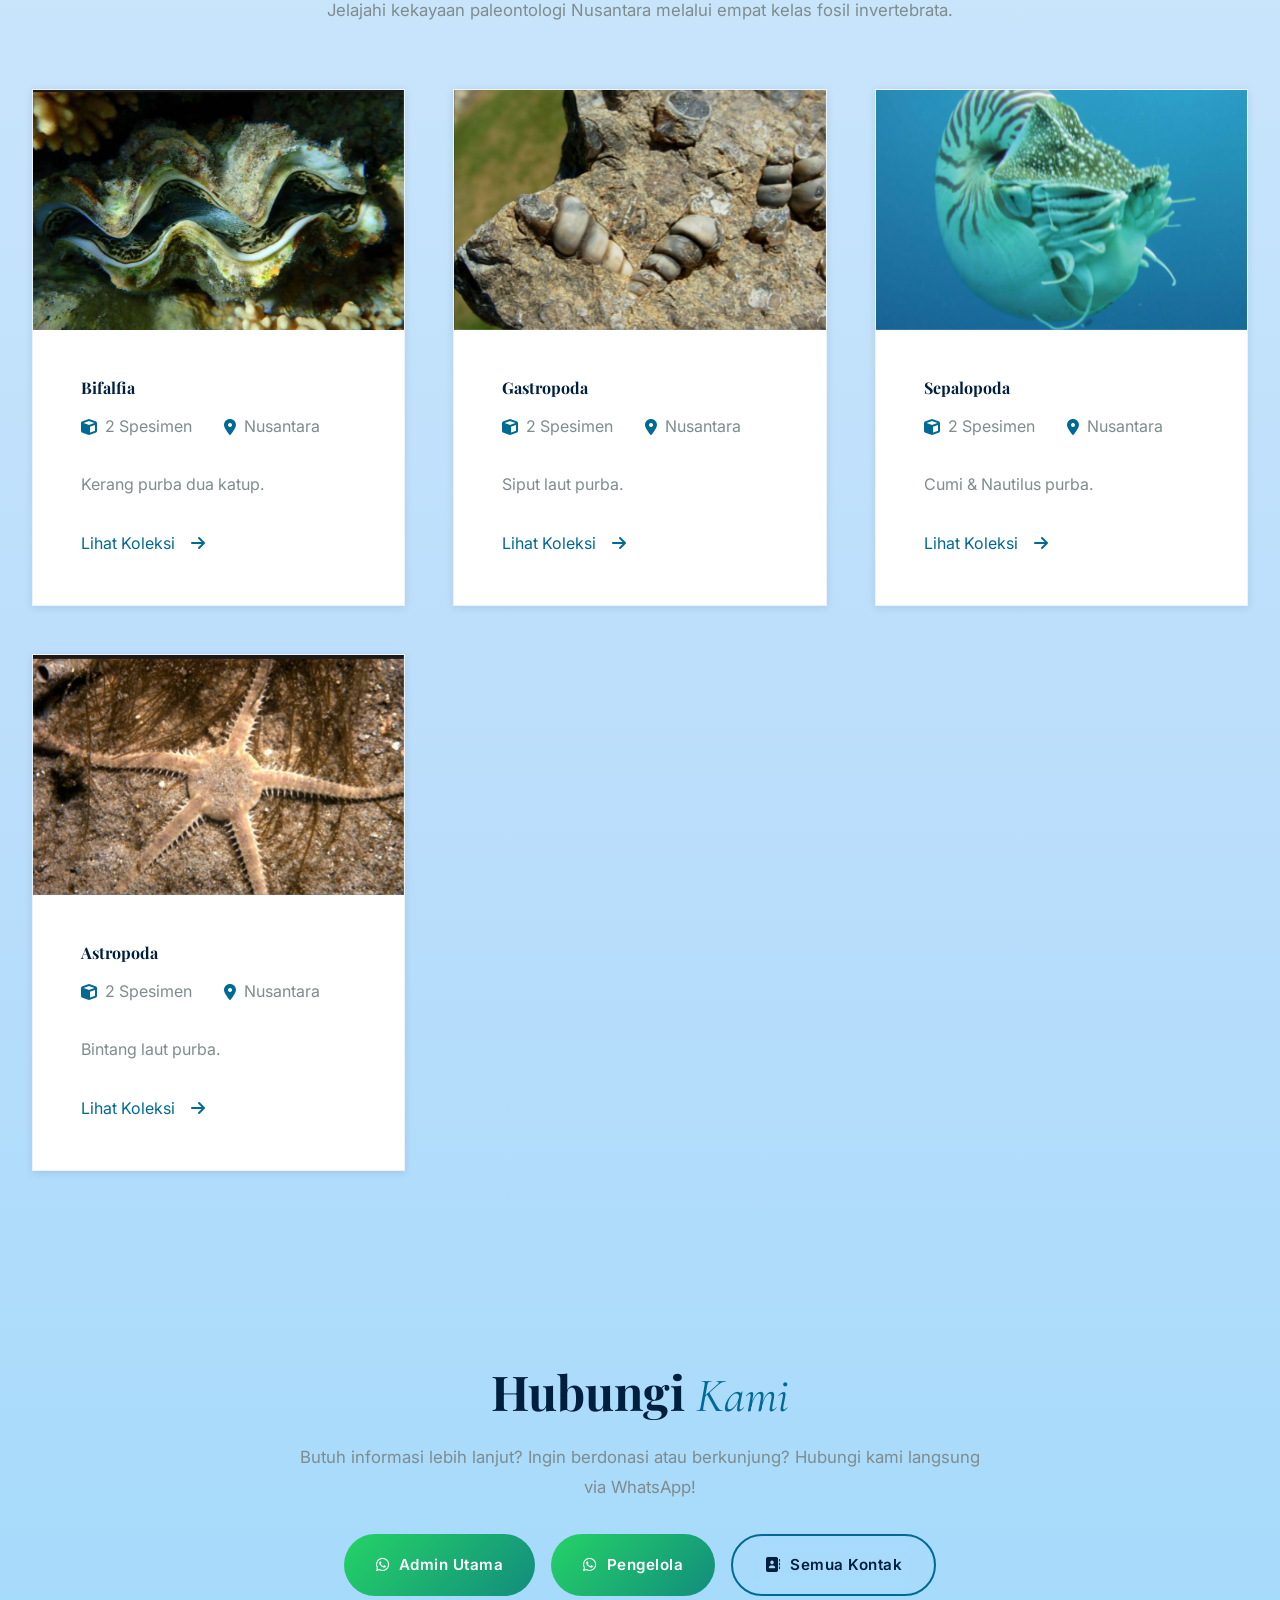
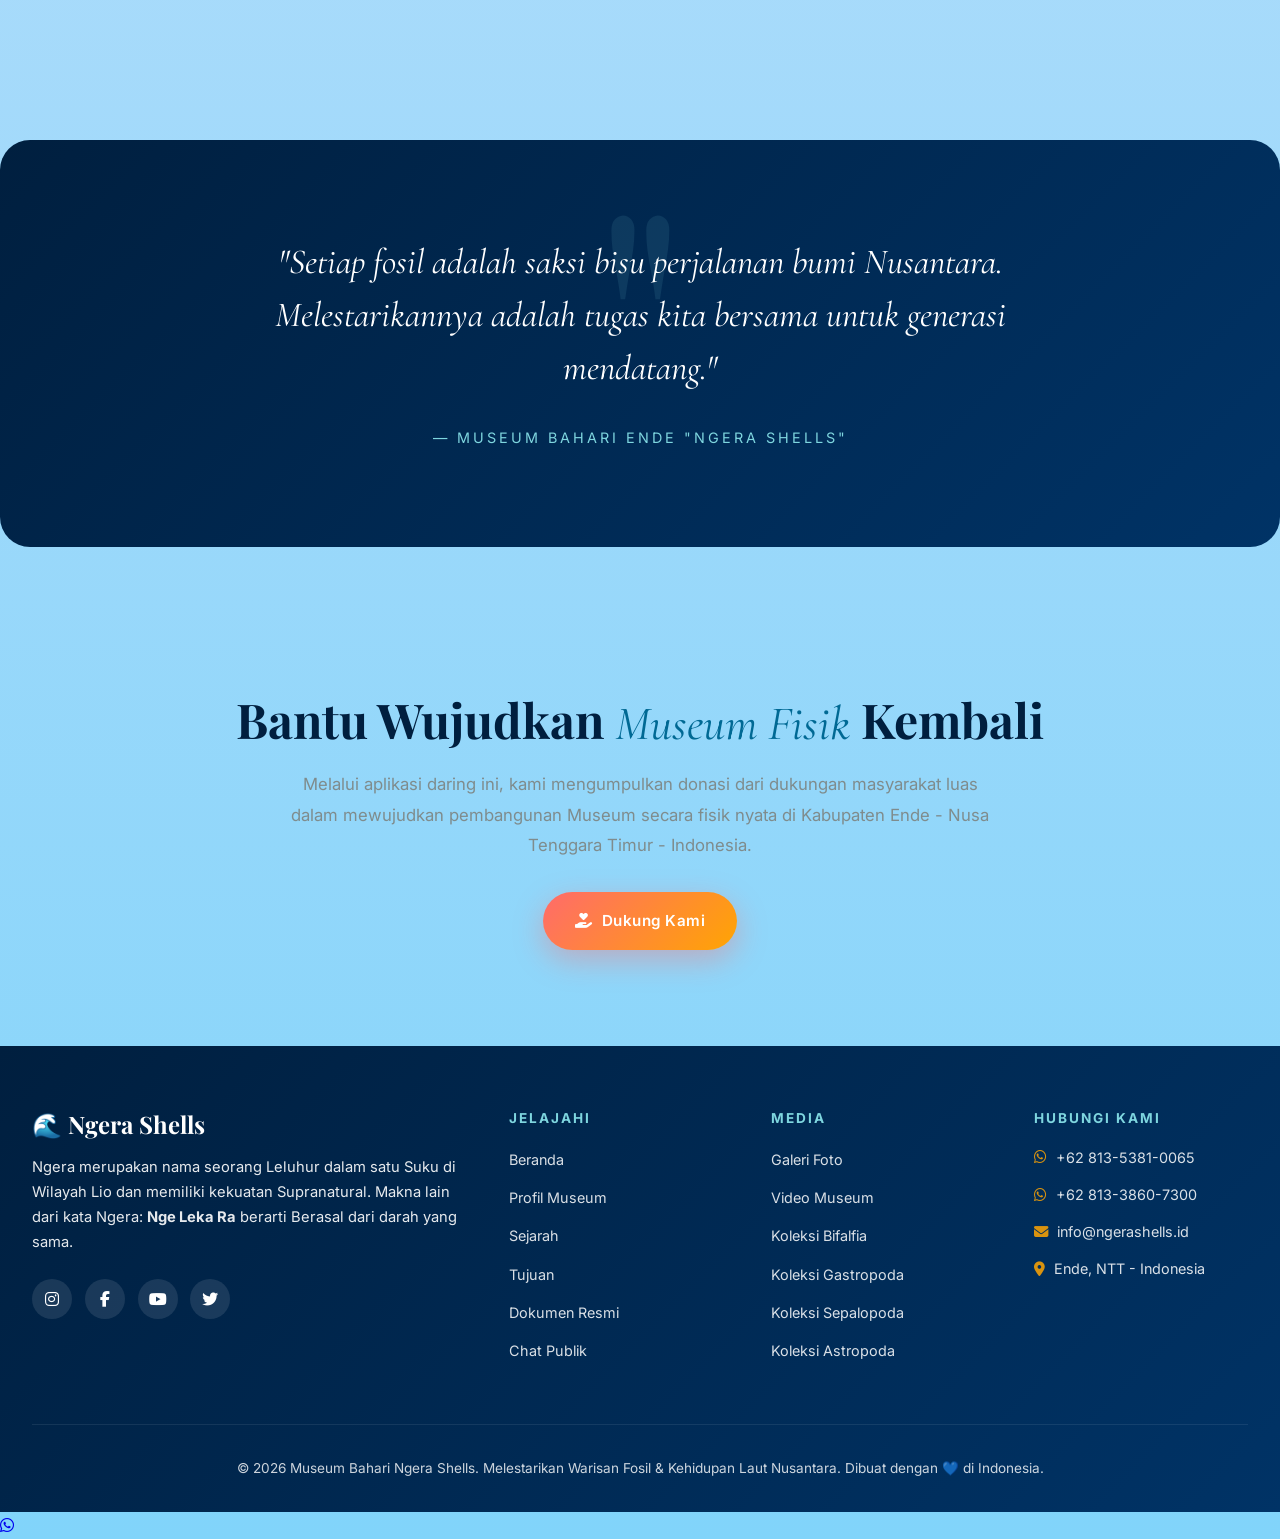
==== commit 57625933: "Add files via upload" ====
--- a/index.html
+++ b/index.html
@@ -765,5 +765,18 @@
     });
 </script>
 
+<!-- Paywall Overlay -->
+<div id="paywallOverlay"></div>
+<!-- Anti-Copy Script -->
+<script src="js/components/anti-copy.js"></script>
+<script src="js/components/paywall.js"></script>
+<!-- Other scripts -->
+<script src="js/firebase-config.js"></script>
+<script src="js/data.js"></script>
+<script src="js/narasi.js"></script>
+<script src="js/render.js"></script>
+<script src="js/chat.js"></script>
+<script src="js/app.js"></script>
+
 </body>
-</html>
+</html>
--- a/css/style.css
+++ b/css/style.css
@@ -1,3994 +1,50 @@
 /* =====================================================
-   MUSEUM BAHARI NGERA SHELLS - MAIN STYLES
-   Version: 3.0 (Clean & Optimized)
-   Author: Museum Bahari Development Team
+   MUSEUM BAHARI NGERA SHELLS - MAIN CSS ENTRY POINT
+   Version: 5.0 (Modular Architecture)
    
-   CATATAN:
-   - @keyframes sudah dipindah ke animations.css
-   - @media queries sudah dipindah ke responsive.css
-   - Class .reveal sudah dipindah ke animations.css
-   - Semua duplikasi sudah dibersihkan
+   STRUKTUR IMPORT (URUTAN PENTING!):
+   1. Variables (CSS variables)
+   2. Reset (Reset & base)
+   3. Utilities (Utility classes)
+   4. Components (UI components)
+   5. Pages (Page-specific styles)
+   
+   CARA UPDATE:
+   - Edit file komponen di folder components/
+   - Edit file halaman di folder pages/
+   - File ini TIDAK PERLU diedit (kecuali tambah import baru)
    ===================================================== */
 
-/* ============ 1. CSS VARIABLES ============ */
-:root {
-    /* Ocean Theme Colors */
-    --ocean-dark: #001f3f;
-    --ocean-deep: #003366;
-    --ocean-primary: #006994;
-    --ocean-light: #4099c7;
-    --ocean-surface: #7ed6df;
-    
-    /* Accent Colors */
-    --coral: #ff6b6b;
-    --coral-light: #ffa502;
-    --accent-orange: #ffa502;
-    
-    /* Neutral Colors */
-    --sand: #f5f6fa;
-    --foam: #ffffff;
-    --text-dark: #2c3e50;
-    --text-light: #7f8c8d;
-    
-    /* WhatsApp Colors */
-    --wa-primary: #25D366;
-    --wa-dark: #128C7E;
-    
-    /* YouTube Colors */
-    --yt-red: #ff0000;
-    --yt-dark: #cc0000;
-    
-    /* Shadows */
-    --shadow-sm: 0 2px 8px rgba(0, 31, 63, 0.1);
-    --shadow-md: 0 8px 24px rgba(0, 31, 63, 0.15);
-    --shadow-lg: 0 20px 60px rgba(0, 31, 63, 0.25);
-    
-    /* Transitions */
-    --transition: all 0.4s cubic-bezier(0.25, 0.46, 0.45, 0.94);
-    --transition-fast: all 0.25s ease;
-}
+/* ============ 1. VARIABLES ============ */
+@import 'variables.css';
 
-/* ============ 2. RESET & BASE ============ */
-* { margin: 0; padding: 0; box-sizing: border-box; }
-html { scroll-behavior: smooth; }
+/* ============ 2. RESET ============ */
+@import 'reset.css';
 
-body {
-    font-family: 'Inter', sans-serif;
-    background: linear-gradient(180deg, #e3f2fd 0%, #bbdefb 50%, #81d4fa 100%);
-    color: var(--text-dark);
-    line-height: 1.7;
-    overflow-x: hidden;
-    position: relative;
-}
+/* ============ 3. UTILITIES ============ */
+@import 'utilities.css';
 
-body::before {
-    content: '';
-    position: fixed;
-    inset: 0;
-    background: 
-        radial-gradient(ellipse at 20% 80%, rgba(0, 105, 148, 0.1) 0%, transparent 50%),
-        radial-gradient(ellipse at 80% 20%, rgba(64, 153, 199, 0.1) 0%, transparent 50%);
-    pointer-events: none;
-    z-index: -1;
-}
+/* ============ 4. COMPONENTS ============ */
+@import 'components/preloader.css';
+@import 'components/navbar.css';
+@import 'components/hero.css';
+@import 'components/buttons.css';
+@import 'components/cards.css';
+@import 'components/modal.css';
+@import 'components/chat.css';
+@import 'components/footer.css';
+@import 'components/forms.css';
+@import 'components/animations.css';
+@import 'components/paywall.css'; 
+@import 'components/anti-copy.css';
 
-h1, h2, h3, h4 {
-    font-family: 'Playfair Display', serif;
-    font-weight: 700;
-    line-height: 1.2;
-    color: var(--ocean-dark);
-}
-
-/* ============ 3. UTILITY CLASSES ============ */
-.custom-scrollbar::-webkit-scrollbar { width: 8px; }
-.custom-scrollbar::-webkit-scrollbar-track {
-    background: rgba(255, 255, 255, 0.05);
-    border-radius: 10px;
-}
-.custom-scrollbar::-webkit-scrollbar-thumb {
-    background: linear-gradient(180deg, var(--ocean-surface), var(--ocean-primary));
-    border-radius: 10px;
-}
-.custom-scrollbar::-webkit-scrollbar-thumb:hover {
-    background: linear-gradient(180deg, var(--coral-light), var(--coral));
-}
-
-.glass-effect {
-    background: rgba(255, 255, 255, 0.1);
-    backdrop-filter: blur(15px);
-    -webkit-backdrop-filter: blur(15px);
-    border: 1px solid rgba(255, 255, 255, 0.2);
-}
-
-/* ============ 4. PRELOADER ============ */
-.preloader {
-    position: fixed;
-    inset: 0;
-    background: linear-gradient(135deg, var(--ocean-dark), var(--ocean-deep));
-    display: flex;
-    align-items: center;
-    justify-content: center;
-    z-index: 9999;
-    transition: opacity 0.6s ease, visibility 0.6s ease;
-}
-
-.preloader.hidden { opacity: 0; visibility: hidden; }
-
-.preloader-content { text-align: center; color: white; }
-
-.preloader-logo {
-    font-family: 'Playfair Display', serif;
-    font-size: 2rem;
-    margin-bottom: 1rem;
-    letter-spacing: 3px;
-    color: var(--ocean-surface);
-}
-
-.preloader-bar {
-    width: 200px;
-    height: 3px;
-    background: rgba(255, 255, 255, 0.2);
-    margin: 0 auto;
-    position: relative;
-    overflow: hidden;
-    border-radius: 3px;
-}
-
-.preloader-bar::after {
-    content: '';
-    position: absolute;
-    left: 0;
-    top: 0;
-    height: 100%;
-    width: 40%;
-    background: linear-gradient(90deg, var(--ocean-light), var(--coral-light));
-    animation: preload 1.2s ease-in-out infinite;
-}
-
-/* ============ 5. NAVIGATION ============ */
-.navbar {
-    position: fixed;
-    top: 0;
-    left: 0;
-    right: 0;
-    z-index: 1000;
-    padding: 1.2rem 0;
-    transition: var(--transition);
-    background: transparent;
-}
-
-.navbar.scrolled {
-    background: rgba(255, 255, 255, 0.95);
-    backdrop-filter: blur(20px);
-    box-shadow: var(--shadow-md);
-    padding: 0.8rem 0;
-}
-
-.nav-container {
-    max-width: 1400px;
-    margin: 0 auto;
-    padding: 0 2rem;
-    display: flex;
-    align-items: center;
-    justify-content: space-between;
-}
-
-.nav-logo {
-    display: flex;
-    align-items: center;
-    gap: 0.8rem;
-    color: white;
-    text-decoration: none;
-    transition: var(--transition);
-}
-
-.navbar.scrolled .nav-logo { color: var(--ocean-dark); }
-
-.nav-logo-icon {
-    width: 45px;
-    height: 45px;
-    background: linear-gradient(135deg, var(--ocean-light), var(--ocean-primary));
-    border-radius: 50%;
-    display: flex;
-    align-items: center;
-    justify-content: center;
-    color: white;
-    font-size: 1.2rem;
-    box-shadow: 0 4px 15px rgba(0, 105, 148, 0.4);
-}
-
-.nav-logo-text {
-    font-family: 'Playfair Display', serif;
-    font-size: 1.3rem;
-    font-weight: 700;
-    letter-spacing: 1px;
-}
-
-.nav-logo-text small {
-    display: block;
-    font-family: 'Inter', sans-serif;
-    font-size: 0.65rem;
-    font-weight: 400;
-    letter-spacing: 2px;
-    text-transform: uppercase;
-    opacity: 0.9;
-}
-
-.nav-menu {
-    display: flex;
-    gap: 0.3rem;
-    list-style: none;
-    align-items: center;
-    flex-wrap: wrap;
-}
-
-.nav-menu a {
-    color: white;
-    text-decoration: none;
-    font-size: 0.85rem;
-    font-weight: 500;
-    padding: 0.5rem 0.9rem;
-    border-radius: 30px;
-    transition: var(--transition-fast);
-    position: relative;
-    letter-spacing: 0.3px;
-    display: inline-flex;
-    align-items: center;
-    gap: 0.3rem;
-}
-
-.navbar.scrolled .nav-menu a { color: var(--text-dark); }
-
-.nav-menu a:hover {
-    background: rgba(126, 214, 223, 0.3);
-    color: var(--ocean-surface);
-}
-
-.nav-menu a.active {
-    background: linear-gradient(135deg, var(--ocean-primary), var(--ocean-light));
-    color: white;
-    box-shadow: 0 4px 15px rgba(0, 105, 148, 0.3);
-}
-
-.nav-cta {
-    background: linear-gradient(135deg, var(--coral), var(--coral-light)) !important;
-    color: white !important;
-    font-weight: 600 !important;
-    padding: 0.5rem 1.2rem !important;
-}
-
-.nav-cta:hover {
-    transform: translateY(-2px);
-    box-shadow: 0 6px 20px rgba(255, 107, 107, 0.4);
-}
-
-/* Dropdown Menu */
-.dropdown { position: relative; }
-
-.dropdown-content {
-    position: absolute;
-    top: calc(100% + 10px);
-    left: 50%;
-    transform: translateX(-50%) translateY(10px);
-    background: white;
-    min-width: 240px;
-    border-radius: 12px;
-    box-shadow: var(--shadow-lg);
-    opacity: 0;
-    visibility: hidden;
-    transition: var(--transition);
-    padding: 0.5rem;
-    overflow: hidden;
-    z-index: 100;
-}
-
-.dropdown-content::before {
-    content: '';
-    position: absolute;
-    top: -6px;
-    left: 50%;
-    transform: translateX(-50%) rotate(45deg);
-    width: 12px;
-    height: 12px;
-    background: white;
-}
-
-.dropdown:hover .dropdown-content {
-    opacity: 1;
-    visibility: visible;
-    transform: translateX(-50%) translateY(0);
-}
-
-.dropdown-content a {
-    color: var(--text-dark) !important;
-    display: flex;
-    align-items: center;
-    gap: 0.8rem;
-    padding: 0.8rem 1rem !important;
-    border-radius: 8px !important;
-    font-size: 0.88rem !important;
-}
-
-.dropdown-content a:hover {
-    background: #e3f2fd !important;
-    color: var(--ocean-primary) !important;
-}
-
-.dropdown-content a i {
-    color: var(--ocean-primary);
-    width: 20px;
-}
-
-.nav-toggle {
-    display: none;
-    background: none;
-    border: none;
-    color: white;
-    font-size: 1.5rem;
-    cursor: pointer;
-}
-
-.navbar.scrolled .nav-toggle { color: var(--ocean-dark); }
-
-/* ============ 6. HERO SECTION ============ */
-.hero {
-    min-height: 100vh;
-    position: relative;
-    display: flex;
-    align-items: center;
-    justify-content: center;
-    overflow: hidden;
-    background: linear-gradient(135deg, var(--ocean-dark) 0%, var(--ocean-deep) 30%, var(--ocean-primary) 70%, var(--ocean-light) 100%);
-    color: white;
-}
-
-.hero::before {
-    content: '';
-    position: absolute;
-    bottom: 0;
-    left: 0;
-    right: 0;
-    height: 200px;
-    background: url("data:image/svg+xml,%3Csvg xmlns='http://www.w3.org/2000/svg' viewBox='0 0 1440 320'%3E%3Cpath fill='%23ffffff' fill-opacity='0.1' d='M0,96L48,112C96,128,192,160,288,160C384,160,480,128,576,112C672,96,768,96,864,112C960,128,1056,160,1152,165.3C1248,171,1344,149,1392,138.7L1440,128L1440,320L1392,320C1344,320,1248,320,1152,320C1056,320,960,320,864,320C768,320,672,320,576,320C480,320,384,320,288,320C192,320,96,320,48,320L0,320Z'%3E%3C/path%3E%3C/svg%3E");
-    background-size: cover;
-    background-position: center bottom;
-    animation: wave 10s ease-in-out infinite;
-}
-
-.hero::after {
-    content: '';
-    position: absolute;
-    bottom: 0;
-    left: 0;
-    right: 0;
-    height: 150px;
-    background: url("data:image/svg+xml,%3Csvg xmlns='http://www.w3.org/2000/svg' viewBox='0 0 1440 320'%3E%3Cpath fill='%23ffffff' fill-opacity='0.15' d='M0,224L48,213.3C96,203,192,181,288,181.3C384,181,480,203,576,224C672,245,768,267,864,261.3C960,256,1056,224,1152,208C1248,192,1344,192,1392,192L1440,192L1440,320L1392,320C1344,320,1248,320,1152,320C1056,320,960,320,864,320C768,320,672,320,576,320C480,320,384,320,288,320C192,320,96,320,48,320L0,320Z'%3E%3C/path%3E%3C/svg%3E");
-    background-size: cover;
-    background-position: center bottom;
-    animation: wave 8s ease-in-out infinite reverse;
-}
-
-.hero-content {
-    max-width: 900px;
-    text-align: center;
-    padding: 2rem;
-    position: relative;
-    z-index: 2;
-    animation: fadeInUp 1.2s ease;
-}
-
-.hero-badge {
-    display: inline-flex;
-    align-items: center;
-    gap: 0.5rem;
-    background: rgba(126, 214, 223, 0.2);
-    border: 1px solid rgba(126, 214, 223, 0.4);
-    padding: 0.5rem 1.2rem;
-    border-radius: 50px;
-    font-size: 0.8rem;
-    letter-spacing: 2px;
-    text-transform: uppercase;
-    margin-bottom: 1.5rem;
-    backdrop-filter: blur(10px);
-}
-
-.hero-badge i { color: var(--ocean-surface); }
-
-.hero h1 {
-    font-size: clamp(2.5rem, 6vw, 5rem);
-    color: white;
-    margin-bottom: 1rem;
-    font-weight: 900;
-    letter-spacing: -1px;
-    text-shadow: 0 4px 20px rgba(0, 0, 0, 0.3);
-}
-
-.hero h1 .accent {
-    color: var(--ocean-surface);
-    font-style: italic;
-    font-family: 'Cormorant Garamond', serif;
-    font-weight: 400;
-}
-
-.hero-subtitle {
-    font-size: clamp(1rem, 2vw, 1.3rem);
-    font-family: 'Cormorant Garamond', serif;
-    font-style: italic;
-    color: var(--ocean-surface);
-    margin-bottom: 1.5rem;
-    letter-spacing: 1px;
-}
-
-.hero-buttons {
-    display: flex;
-    gap: 1rem;
-    justify-content: center;
-    flex-wrap: wrap;
-}
-
-.hero-scroll {
-    position: absolute;
-    bottom: 2rem;
-    left: 50%;
-    transform: translateX(-50%);
-    color: white;
-    font-size: 0.75rem;
-    letter-spacing: 3px;
-    text-transform: uppercase;
-    opacity: 0.7;
-    animation: bounce 2s infinite;
-}
-
-.hero-scroll i {
-    display: block;
-    margin-top: 0.5rem;
-    font-size: 1.2rem;
-}
-
-/* ============ 7. WELCOME BOX ============ */
-.hero-welcome-box {
-    max-width: 900px;
-    margin: 2rem auto 2.5rem;
-    background: rgba(255, 255, 255, 0.1);
-    backdrop-filter: blur(15px);
-    -webkit-backdrop-filter: blur(15px);
-    border: 1px solid rgba(255, 255, 255, 0.2);
-    border-radius: 25px;
-    overflow: hidden;
-    box-shadow: 0 15px 40px rgba(0, 0, 0, 0.2);
-}
-
-.welcome-header {
-    background: linear-gradient(135deg, rgba(126, 214, 223, 0.3), rgba(0, 105, 148, 0.3));
-    padding: 1rem 2rem;
-    display: flex;
-    align-items: center;
-    gap: 0.8rem;
-    color: white;
-    font-family: 'Playfair Display', serif;
-    font-size: 1.2rem;
-    font-weight: 700;
-    letter-spacing: 1px;
-    border-bottom: 1px solid rgba(255, 255, 255, 0.2);
-}
-
-.welcome-header i { color: var(--ocean-surface); font-size: 1.3rem; }
-
-.welcome-content {
-    padding: 2rem 2.5rem;
-    max-height: 500px;
-    overflow-y: auto;
-    color: rgba(255, 255, 255, 0.95);
-    text-align: justify;
-    line-height: 1.9;
-    font-size: 0.95rem;
-}
-
-.welcome-content p { margin-bottom: 1.2rem; text-indent: 2em; }
-
-.welcome-content .first-paragraph::first-letter {
-    font-size: 3.5rem;
-    font-family: 'Playfair Display', serif;
-    font-weight: 900;
-    color: var(--ocean-surface);
-    float: left;
-    line-height: 0.9;
-    margin-right: 0.5rem;
-    margin-top: 0.3rem;
-    text-shadow: 2px 2px 4px rgba(0, 0, 0, 0.3);
-}
-
-.welcome-content .highlight-paragraph {
-    background: rgba(255, 107, 107, 0.15);
-    border-left: 4px solid var(--coral);
-    padding: 1rem 1.5rem;
-    margin: 1.5rem 0;
-    border-radius: 0 10px 10px 0;
-    text-indent: 0 !important;
-    font-style: italic;
-}
-
-.welcome-content strong { color: var(--ocean-surface); font-weight: 700; }
-
-.welcome-content::-webkit-scrollbar { width: 8px; }
-.welcome-content::-webkit-scrollbar-track {
-    background: rgba(255, 255, 255, 0.05);
-    border-radius: 10px;
-}
-.welcome-content::-webkit-scrollbar-thumb {
-    background: linear-gradient(180deg, var(--ocean-surface), var(--ocean-primary));
-    border-radius: 10px;
-}
-
-.welcome-signature {
-    margin-top: 2rem;
-    padding-top: 1.5rem;
-    text-align: right;
-    font-size: 0.95rem;
-}
-
-.signature-line {
-    width: 150px;
-    height: 2px;
-    background: linear-gradient(90deg, transparent, var(--ocean-surface), transparent);
-    margin-left: auto;
-    margin-bottom: 1rem;
-}
-
-.signature-place {
-    font-style: italic;
-    color: rgba(255, 255, 255, 0.8);
-    margin-bottom: 0.8rem !important;
-    text-indent: 0 !important;
-}
-
-.signature-position {
-    color: rgba(255, 255, 255, 0.9);
-    margin-bottom: 0.3rem !important;
-    text-indent: 0 !important;
-    font-weight: 500;
-}
-
-.signature-museum {
-    color: var(--ocean-surface);
-    margin-bottom: 1rem !important;
-    text-indent: 0 !important;
-    font-weight: 600;
-    font-style: italic;
-}
-
-.signature-name {
-    font-family: 'Cormorant Garamond', serif;
-    font-size: 1.8rem !important;
-    font-weight: 700;
-    font-style: italic;
-    color: white !important;
-    text-indent: 0 !important;
-    text-decoration: underline;
-    text-decoration-color: var(--coral-light);
-    text-underline-offset: 8px;
-    text-decoration-thickness: 2px;
-    margin-top: 0.5rem !important;
-    letter-spacing: 1px;
-}
-
-/* ============ 8. BUTTONS ============ */
-.btn {
-    display: inline-flex;
-    align-items: center;
-    gap: 0.6rem;
-    padding: 1rem 2rem;
-    border-radius: 50px;
-    text-decoration: none;
-    font-weight: 600;
-    font-size: 0.95rem;
-    cursor: pointer;
-    border: none;
-    transition: var(--transition);
-    letter-spacing: 0.5px;
-}
-
-.btn-primary {
-    background: linear-gradient(135deg, var(--coral), var(--coral-light));
-    color: white;
-    box-shadow: 0 10px 30px rgba(255, 107, 107, 0.4);
-}
-
-.btn-primary:hover {
-    transform: translateY(-3px);
-    box-shadow: 0 15px 40px rgba(255, 107, 107, 0.5);
-}
-
-.btn-outline {
-    background: transparent;
-    color: white;
-    border: 2px solid rgba(126, 214, 223, 0.5);
-    backdrop-filter: blur(10px);
-}
-
-.btn-outline:hover {
-    background: rgba(126, 214, 223, 0.2);
-    border-color: var(--ocean-surface);
-    transform: translateY(-3px);
-}
-
-/* ============ 9. SECTIONS UMUM ============ */
-.section {
-    padding: 6rem 2rem;
-    max-width: 1400px;
-    margin: 0 auto;
-}
-
-.section-header {
-    text-align: center;
-    max-width: 700px;
-    margin: 0 auto 4rem;
-}
-
-.section-label {
-    display: inline-block;
-    font-size: 0.8rem;
-    letter-spacing: 4px;
-    text-transform: uppercase;
-    color: var(--ocean-primary);
-    margin-bottom: 1rem;
-    font-weight: 600;
-}
-
-.section-title {
-    font-size: clamp(2rem, 4vw, 3rem);
-    margin-bottom: 1rem;
-}
-
-.section-title .accent {
-    color: var(--ocean-primary);
-    font-style: italic;
-    font-family: 'Cormorant Garamond', serif;
-    font-weight: 400;
-}
-
-.section-desc {
-    color: var(--text-light);
-    font-size: 1.05rem;
-    line-height: 1.8;
-}
-
-/* ============ 10. STATS ============ */
-.stats {
-    background: linear-gradient(135deg, var(--ocean-dark), var(--ocean-deep));
-    color: white;
-    padding: 4rem 2rem;
-    margin-top: -1px;
-    position: relative;
-    overflow: hidden;
-}
-
-.stats::before {
-    content: '';
-    position: absolute;
-    inset: 0;
-    background: url("data:image/svg+xml,%3Csvg width='60' height='60' viewBox='0 0 60 60' xmlns='http://www.w3.org/2000/svg'%3E%3Cg fill='none' fill-rule='evenodd'%3E%3Cg fill='%23ffffff' fill-opacity='0.05'%3E%3Cpath d='M36 34v-4h-2v4h-4v2h4v4h2v-4h4v-2h-4zm0-30V0h-2v4h-4v2h4v4h2V6h4V4h-4zM6 34v-4H4v4H0v2h4v4h2v-4h4v-2H6zM6 4V0H4v4H0v2h4v4h2V6h4V4H6z'/%3E%3C/g%3E%3C/g%3E%3C/svg%3E");
-    opacity: 0.3;
-}
-
-.stats-grid {
-    max-width: 1200px;
-    margin: 0 auto;
-    display: grid;
-    grid-template-columns: repeat(auto-fit, minmax(200px, 1fr));
-    gap: 2rem;
-    text-align: center;
-    position: relative;
-    z-index: 1;
-}
-
-.stat-item { padding: 1rem; }
-
-.stat-number {
-    font-family: 'Playfair Display', serif;
-    font-size: 3.5rem;
-    font-weight: 900;
-    background: linear-gradient(135deg, var(--ocean-surface), var(--coral-light));
-    -webkit-background-clip: text;
-    -webkit-text-fill-color: transparent;
-    background-clip: text;
-    line-height: 1;
-    margin-bottom: 0.5rem;
-}
-
-.stat-label {
-    font-size: 0.85rem;
-    letter-spacing: 2px;
-    text-transform: uppercase;
-    opacity: 0.9;
-}
-
-/* ============ 11. COLLECTION CARDS ============ */
-.collection-grid {
-    display: grid;
-    grid-template-columns: repeat(auto-fit, minmax(280px, 1fr));
-    gap: 2rem;
-}
-
-.collection-card {
-    background: white;
-    border-radius: 20px;
-    overflow: hidden;
-    box-shadow: var(--shadow-sm);
-    transition: var(--transition);
-    cursor: pointer;
-    position: relative;
-    border: 1px solid rgba(0, 105, 148, 0.1);
-}
-
-.collection-card:hover {
-    transform: translateY(-10px);
-    box-shadow: var(--shadow-lg);
-}
-
-.collection-img {
-    height: 240px;
-    background: linear-gradient(135deg, #e3f2fd, #bbdefb);
-    display: flex;
-    align-items: center;
-    justify-content: center;
-    font-size: 5rem;
-    position: relative;
-    overflow: hidden;
-}
-
-.collection-img::before {
-    content: '';
-    position: absolute;
-    inset: 0;
-    background: linear-gradient(180deg, transparent 60%, rgba(0, 105, 148, 0.3));
-}
-
-.collection-category {
-    position: absolute;
-    top: 1rem;
-    right: 1rem;
-    background: rgba(255, 255, 255, 0.95);
-    color: var(--ocean-primary);
-    padding: 0.4rem 0.9rem;
-    border-radius: 30px;
-    font-size: 0.7rem;
-    font-weight: 600;
-    letter-spacing: 1px;
-    text-transform: uppercase;
-    backdrop-filter: blur(10px);
-    z-index: 2;
-}
-
-.collection-info { padding: 1.8rem; }
-
-.collection-info h3 {
-    font-size: 1.3rem;
-    margin-bottom: 0.8rem;
-    color: var(--ocean-dark);
-}
-
-.collection-meta {
-    display: flex;
-    gap: 1rem;
-    font-size: 0.85rem;
-    color: var(--text-light);
-    margin-bottom: 1rem;
-    flex-wrap: wrap;
-}
-
-.collection-meta span {
-    display: inline-flex;
-    align-items: center;
-    gap: 0.3rem;
-}
-
-.collection-meta i { color: var(--ocean-primary); }
-
-.collection-desc {
-    color: var(--text-light);
-    font-size: 0.92rem;
-    line-height: 1.6;
-    margin-bottom: 1.2rem;
-}
-
-.collection-link {
-    color: var(--ocean-primary);
-    font-weight: 600;
-    font-size: 0.88rem;
-    text-decoration: none;
-    display: inline-flex;
-    align-items: center;
-    gap: 0.5rem;
-    transition: var(--transition-fast);
-}
-
-.collection-link:hover {
-    color: var(--coral);
-    gap: 0.8rem;
-}
-
-/* ============ 12. CATEGORY TABS ============ */
-.category-tabs {
-    display: flex;
-    justify-content: center;
-    gap: 0.8rem;
-    margin-bottom: 3rem;
-    flex-wrap: wrap;
-}
-
-.category-tab {
-    background: white;
-    border: 2px solid rgba(0, 105, 148, 0.2);
-    padding: 0.8rem 1.5rem;
-    border-radius: 50px;
-    cursor: pointer;
-    font-weight: 600;
-    font-size: 0.9rem;
-    color: var(--ocean-dark);
-    transition: var(--transition);
-    display: inline-flex;
-    align-items: center;
-    gap: 0.5rem;
-}
-
-.category-tab:hover {
-    border-color: var(--ocean-primary);
-    color: var(--ocean-primary);
-    transform: translateY(-2px);
-}
-
-.category-tab.active {
-    background: linear-gradient(135deg, var(--ocean-primary), var(--ocean-light));
-    color: white;
-    border-color: var(--ocean-primary);
-    box-shadow: 0 4px 15px rgba(0, 105, 148, 0.3);
-}
-
-/* ============ 13. PROFIL CARDS ============ */
-.profil-card {
-    background: white;
-    border-radius: 25px;
-    padding: 3rem;
-    margin-bottom: 3rem;
-    box-shadow: var(--shadow-md);
-    border: 1px solid rgba(0, 105, 148, 0.1);
-    overflow: hidden;
-    position: relative;
-}
-
-.profil-card::before {
-    content: '';
-    position: absolute;
-    top: 0;
-    left: 0;
-    right: 0;
-    height: 6px;
-    background: linear-gradient(90deg, var(--ocean-primary), var(--ocean-surface), var(--coral));
-}
-
-.profil-card-inner {
-    display: grid;
-    grid-template-columns: 320px 1fr;
-    gap: 3rem;
-    align-items: start;
-}
-
-.profil-card-reverse .profil-card-inner {
-    grid-template-columns: 1fr 320px;
-}
-
-.profil-card-reverse .profil-photo { order: 2; }
-
-.profil-photo {
-    position: relative;
-    text-align: center;
-    display: flex;
-    flex-direction: column;
-    align-items: center;
-}
-
-.profil-photo-wrapper {
-    position: relative;
-    width: 280px;
-    height: 280px;
-    margin-bottom: 1.5rem;
-}
-
-.profil-photo-wrapper::before {
-    content: '';
-    position: absolute;
-    inset: -8px;
-    background: linear-gradient(135deg, var(--ocean-primary), var(--ocean-surface), var(--coral));
-    border-radius: 50%;
-    animation: rotateGlow 6s linear infinite;
-    z-index: 0;
-}
-
-.profil-photo-wrapper::after {
-    content: '';
-    position: absolute;
-    inset: -4px;
-    background: white;
-    border-radius: 50%;
-    z-index: 1;
-}
-
-.profil-photo-wrapper img {
-    position: relative;
-    width: 100%;
-    height: 100%;
-    object-fit: cover;
-    border-radius: 50%;
-    z-index: 2;
-    box-shadow: 0 10px 40px rgba(0, 105, 148, 0.3);
-    transition: var(--transition);
-}
-
-.profil-photo-wrapper:hover img {
-    transform: scale(1.03);
-    box-shadow: 0 15px 50px rgba(0, 105, 148, 0.5);
-}
-
-.profil-badge {
-    display: inline-flex;
-    align-items: center;
-    gap: 0.5rem;
-    background: linear-gradient(135deg, var(--ocean-primary), var(--ocean-light));
-    color: white;
-    padding: 0.6rem 1.5rem;
-    border-radius: 30px;
-    font-size: 0.85rem;
-    font-weight: 600;
-    letter-spacing: 1px;
-    text-transform: uppercase;
-    box-shadow: 0 4px 15px rgba(0, 105, 148, 0.3);
-    margin-top: 0.5rem;
-}
-
-.profil-badge i { font-size: 0.9rem; }
-
-.profil-info h3 {
-    font-size: 2rem;
-    color: var(--ocean-dark);
-    margin-bottom: 0.5rem;
-    font-family: 'Playfair Display', serif;
-}
-
-.profil-jabatan {
-    color: var(--ocean-primary);
-    font-weight: 600;
-    font-size: 1.05rem;
-    margin-bottom: 1rem;
-    display: flex;
-    align-items: center;
-    gap: 0.5rem;
-}
-
-.profil-meta {
-    display: flex;
-    flex-wrap: wrap;
-    gap: 0.8rem;
-    margin-bottom: 1.5rem;
-    padding-bottom: 1.5rem;
-    border-bottom: 2px dashed rgba(0, 105, 148, 0.2);
-}
-
-.profil-meta span {
-    display: inline-flex;
-    align-items: center;
-    gap: 0.5rem;
-    color: var(--text-light);
-    font-size: 0.88rem;
-    background: #e3f2fd;
-    padding: 0.4rem 1rem;
-    border-radius: 20px;
-}
-
-.profil-meta i { color: var(--ocean-primary); }
-
-.profil-biodata { color: var(--text-dark); line-height: 1.8; }
-.profil-biodata p { margin-bottom: 1rem; text-align: justify; }
-
-.profil-biodata h5 {
-    font-family: 'Inter', sans-serif;
-    color: var(--ocean-primary);
-    font-size: 1.05rem;
-    margin: 1.5rem 0 0.8rem;
-    padding-bottom: 0.5rem;
-    border-bottom: 2px solid var(--ocean-surface);
-    display: flex;
-    align-items: center;
-    gap: 0.5rem;
-}
-
-.profil-biodata h5 i { color: var(--coral); }
-.profil-biodata ul { margin-left: 1.5rem; margin-bottom: 1rem; }
-.profil-biodata li { margin-bottom: 0.5rem; color: var(--text-dark); line-height: 1.7; }
-.profil-biodata strong { color: var(--ocean-dark); }
-.profil-biodata em { color: var(--ocean-primary); font-weight: 600; }
-
-/* ============ 14. TIMELINE ============ */
-.timeline {
-    position: relative;
-    max-width: 900px;
-    margin: 0 auto;
-    padding: 2rem 0;
-}
-
-.timeline::before {
-    content: '';
-    position: absolute;
-    left: 50%;
-    top: 0;
-    bottom: 0;
-    width: 3px;
-    background: linear-gradient(180deg, var(--ocean-light), var(--coral));
-    transform: translateX(-50%);
-    border-radius: 3px;
-}
-
-.timeline-item {
-    position: relative;
-    width: 50%;
-    padding: 1rem 2.5rem;
-    margin-bottom: 2rem;
-}
-
-.timeline-item:nth-child(odd) { left: 0; text-align: right; }
-.timeline-item:nth-child(even) { left: 50%; }
-
-.timeline-item::before {
-    content: '';
-    position: absolute;
-    top: 2rem;
-    width: 20px;
-    height: 20px;
-    background: linear-gradient(135deg, var(--coral), var(--coral-light));
-    border: 4px solid white;
-    border-radius: 50%;
-    box-shadow: 0 0 0 4px var(--coral);
-}
-
-.timeline-item:nth-child(odd)::before { right: -10px; }
-.timeline-item:nth-child(even)::before { left: -10px; }
-
-.timeline-year {
-    font-family: 'Playfair Display', serif;
-    font-size: 2rem;
-    color: var(--ocean-primary);
-    font-weight: 900;
-    margin-bottom: 0.5rem;
-}
-
-.timeline-content {
-    background: white;
-    padding: 1.5rem;
-    border-radius: 15px;
-    box-shadow: var(--shadow-md);
-    border: 1px solid rgba(0, 105, 148, 0.1);
-}
-
-.timeline-content h4 {
-    font-family: 'Inter', sans-serif;
-    font-size: 1.05rem;
-    margin-bottom: 0.5rem;
-    color: var(--ocean-dark);
-}
-
-.timeline-content p {
-    color: var(--text-light);
-    font-size: 0.92rem;
-    line-height: 1.6;
-}
-
-/* ============ 15. GOALS ============ */
-.goals-grid {
-    display: grid;
-    grid-template-columns: repeat(auto-fit, minmax(300px, 1fr));
-    gap: 2rem;
-}
-
-.goal-card {
-    background: white;
-    padding: 2.5rem 2rem;
-    border-radius: 20px;
-    border: 1px solid rgba(0, 105, 148, 0.1);
-    transition: var(--transition);
-    position: relative;
-    overflow: hidden;
-}
-
-.goal-card::before {
-    content: '';
-    position: absolute;
-    top: 0;
-    left: 0;
-    width: 100%;
-    height: 4px;
-    background: linear-gradient(90deg, var(--ocean-primary), var(--coral));
-    transform: scaleX(0);
-    transform-origin: left;
-    transition: var(--transition);
-}
-
-.goal-card:hover {
-    transform: translateY(-8px);
-    box-shadow: var(--shadow-lg);
-}
-
-.goal-card:hover::before { transform: scaleX(1); }
-
-.goal-icon {
-    width: 70px;
-    height: 70px;
-    background: linear-gradient(135deg, var(--ocean-primary), var(--ocean-light));
-    color: white;
-    border-radius: 20px;
-    display: flex;
-    align-items: center;
-    justify-content: center;
-    font-size: 1.8rem;
-    margin-bottom: 1.5rem;
-    box-shadow: 0 8px 20px rgba(0, 105, 148, 0.3);
-}
-
-.goal-card h3 { font-size: 1.4rem; margin-bottom: 1rem; }
-.goal-card p { color: var(--text-light); font-size: 0.95rem; line-height: 1.7; }
-
-/* ============ 16. QUOTE SECTION ============ */
-.quote-section {
-    background: linear-gradient(135deg, var(--ocean-dark), var(--ocean-deep));
-    color: white;
-    padding: 6rem 2rem;
-    text-align: center;
-    position: relative;
-    overflow: hidden;
-    border-radius: 30px;
-    margin: 3rem auto;
-}
-
-.quote-section::before {
-    content: '"';
-    position: absolute;
-    top: 1rem;
-    left: 50%;
-    transform: translateX(-50%);
-    font-family: 'Playfair Display', serif;
-    font-size: 20rem;
-    color: rgba(126, 214, 223, 0.1);
-    line-height: 1;
-}
-
-.quote-content {
-    max-width: 800px;
-    margin: 0 auto;
-    position: relative;
-    z-index: 2;
-}
-
-.quote-text {
-    font-family: 'Cormorant Garamond', serif;
-    font-size: clamp(1.5rem, 3vw, 2.2rem);
-    font-style: italic;
-    line-height: 1.5;
-    margin-bottom: 2rem;
-    color: white;
-}
-
-.quote-author {
-    font-size: 0.9rem;
-    letter-spacing: 3px;
-    text-transform: uppercase;
-    color: var(--ocean-surface);
-}
-
-/* ============ 17. DONATION ============ */
-.donate-container {
-    max-width: 1100px;
-    margin: 0 auto;
-    display: grid;
-    grid-template-columns: 1fr 1fr;
-    gap: 3rem;
-    align-items: stretch;
-}
-
-.donate-info {
-    background: linear-gradient(135deg, var(--ocean-primary), var(--ocean-deep));
-    color: white;
-    padding: 3rem;
-    border-radius: 20px;
-    position: relative;
-    overflow: hidden;
-}
-
-.donate-info::before {
-    content: '';
-    position: absolute;
-    top: -50%;
-    right: -50%;
-    width: 200%;
-    height: 200%;
-    background: radial-gradient(circle, rgba(126, 214, 223, 0.2), transparent 50%);
-}
-
-.donate-info > * { position: relative; z-index: 2; }
-.donate-info h3 { color: white; font-size: 2rem; margin-bottom: 1rem; }
-.donate-info p { opacity: 0.95; margin-bottom: 2rem; line-height: 1.7; }
-
-.donate-list { list-style: none; margin-bottom: 2rem; }
-.donate-list li {
-    display: flex;
-    align-items: flex-start;
-    gap: 1rem;
-    margin-bottom: 1rem;
-    font-size: 0.95rem;
-}
-.donate-list i { color: var(--coral-light); margin-top: 0.3rem; flex-shrink: 0; }
-
-.donate-form {
-    background: white;
-    padding: 3rem;
-    border-radius: 20px;
-    box-shadow: var(--shadow-md);
-    border: 1px solid rgba(0, 105, 148, 0.1);
-}
-
-.donate-form h3 { font-size: 1.5rem; margin-bottom: 0.5rem; }
-.donate-form > p { color: var(--text-light); margin-bottom: 2rem; font-size: 0.92rem; }
-
-.payment-method {
-    background: #e3f2fd;
-    padding: 1.5rem;
-    border-radius: 12px;
-    margin-bottom: 1rem;
-    border: 1px solid rgba(0, 105, 148, 0.2);
-    transition: var(--transition-fast);
-}
-
-.payment-method:hover {
-    border-color: var(--ocean-primary);
-    transform: translateX(5px);
-}
-
-.payment-header {
-    display: flex;
-    align-items: center;
-    gap: 1rem;
-    margin-bottom: 0.8rem;
-}
-
-.payment-icon {
-    width: 45px;
-    height: 45px;
-    background: linear-gradient(135deg, var(--ocean-primary), var(--ocean-light));
-    color: white;
-    border-radius: 10px;
-    display: flex;
-    align-items: center;
-    justify-content: center;
-    font-size: 1.1rem;
-}
-
-.payment-header h4 {
-    font-family: 'Inter', sans-serif;
-    font-size: 1rem;
-    margin-bottom: 0.2rem;
-}
-
-.payment-header small { color: var(--text-light); font-size: 0.8rem; }
-
-.account-number {
-    font-family: 'Playfair Display', serif;
-    font-size: 1.3rem;
-    font-weight: 700;
-    color: var(--ocean-dark);
-    letter-spacing: 1px;
-    background: white;
-    padding: 0.8rem 1rem;
-    border-radius: 8px;
-    display: flex;
-    justify-content: space-between;
-    align-items: center;
-    border: 2px dashed rgba(0, 105, 148, 0.3);
-}
-
-.copy-btn {
-    background: linear-gradient(135deg, var(--ocean-primary), var(--ocean-light));
-    color: white;
-    border: none;
-    padding: 0.4rem 0.9rem;
-    border-radius: 6px;
-    font-size: 0.75rem;
-    font-weight: 600;
-    cursor: pointer;
-    transition: var(--transition-fast);
-}
-
-.copy-btn:hover {
-    background: linear-gradient(135deg, var(--coral), var(--coral-light));
-}
-
-.qris-box {
-    background: #e3f2fd;
-    padding: 2rem;
-    border-radius: 12px;
-    text-align: center;
-    border: 2px dashed rgba(0, 105, 148, 0.3);
-}
-
-.qris-placeholder {
-    width: 180px;
-    height: 180px;
-    margin: 1rem auto;
-    background: white;
-    border: 3px dashed var(--ocean-light);
-    border-radius: 12px;
-    display: flex;
-    align-items: center;
-    justify-content: center;
-    font-size: 3rem;
-    color: var(--ocean-primary);
-}
-
-/* ============ 18. GALERI ============ */
-.galeri-container { max-width: 1200px; margin: 0 auto; padding: 2rem; }
-
-.galeri-tabs {
-    display: flex;
-    justify-content: center;
-    gap: 1rem;
-    margin-bottom: 3rem;
-    flex-wrap: wrap;
-}
-
-.galeri-tab {
-    background: white;
-    border: 2px solid rgba(0, 105, 148, 0.2);
-    padding: 0.8rem 1.8rem;
-    border-radius: 30px;
-    cursor: pointer;
-    font-weight: 600;
-    font-size: 0.9rem;
-    color: var(--ocean-dark);
-    transition: var(--transition);
-    display: inline-flex;
-    align-items: center;
-    gap: 0.5rem;
-}
-
-.galeri-tab:hover {
-    border-color: var(--ocean-primary);
-    color: var(--ocean-primary);
-    transform: translateY(-2px);
-}
-
-.galeri-tab.active {
-    background: linear-gradient(135deg, var(--ocean-primary), var(--ocean-light));
-    color: white;
-    border-color: var(--ocean-primary);
-    box-shadow: 0 4px 15px rgba(0, 105, 148, 0.3);
-}
-
-.galeri-grid {
-    display: grid;
-    grid-template-columns: repeat(auto-fill, minmax(280px, 1fr));
-    gap: 1.5rem;
-    margin-bottom: 3rem;
-}
-
-.galeri-item {
-    position: relative;
-    border-radius: 15px;
-    overflow: hidden;
-    box-shadow: var(--shadow-md);
-    cursor: pointer;
-    aspect-ratio: 4/3;
-    background: linear-gradient(135deg, #e3f2fd, #bbdefb);
-    transition: var(--transition);
-}
-
-.galeri-item:hover {
-    transform: translateY(-5px) scale(1.02);
-    box-shadow: var(--shadow-lg);
-}
-
-.galeri-item img {
-    width: 100%;
-    height: 100%;
-    object-fit: cover;
-    transition: var(--transition);
-}
-
-.galeri-item:hover img { transform: scale(1.1); }
-
-.galeri-overlay {
-    position: absolute;
-    inset: 0;
-    background: linear-gradient(180deg, transparent 40%, rgba(0, 31, 63, 0.9) 100%);
-    opacity: 0;
-    transition: var(--transition);
-    display: flex;
-    flex-direction: column;
-    justify-content: flex-end;
-    padding: 1.5rem;
-}
-
-.galeri-item:hover .galeri-overlay { opacity: 1; }
-
-.galeri-title {
-    color: white;
-    font-family: 'Inter', sans-serif;
-    font-weight: 700;
-    font-size: 1rem;
-    margin-bottom: 0.3rem;
-    transform: translateY(10px);
-    transition: transform 0.3s ease;
-}
-
-.galeri-date {
-    color: var(--ocean-surface);
-    font-size: 0.8rem;
-    transform: translateY(10px);
-    transition: transform 0.3s ease 0.1s;
-}
-
-.galeri-item:hover .galeri-title,
-.galeri-item:hover .galeri-date { transform: translateY(0); }
-
-.galeri-icon {
-    position: absolute;
-    top: 1rem;
-    right: 1rem;
-    width: 40px;
-    height: 40px;
-    background: rgba(255, 255, 255, 0.95);
-    border-radius: 50%;
-    display: flex;
-    align-items: center;
-    justify-content: center;
-    color: var(--ocean-primary);
-    font-size: 1.2rem;
-    opacity: 0;
-    transform: scale(0.8);
-    transition: var(--transition);
-    z-index: 3;
-}
-
-.galeri-item:hover .galeri-icon { opacity: 1; transform: scale(1); }
-
-/* ============ 19. LIGHTBOX ============ */
-.lightbox {
-    display: none;
-    position: fixed;
-    inset: 0;
-    background: rgba(0, 31, 63, 0.95);
-    backdrop-filter: blur(10px);
-    z-index: 3000;
-    justify-content: center;
-    align-items: center;
-    padding: 2rem;
-}
-
-.lightbox.active { display: flex; }
-
-.lightbox-content {
-    position: relative;
-    max-width: 90%;
-    max-height: 90%;
-    animation: zoomIn 0.3s ease;
-}
-
-.lightbox-content img {
-    max-width: 100%;
-    max-height: 85vh;
-    object-fit: contain;
-    border-radius: 10px;
-    box-shadow: 0 20px 60px rgba(0, 0, 0, 0.5);
-}
-
-.lightbox-caption {
-    color: white;
-    text-align: center;
-    padding: 1rem;
-    font-size: 1.1rem;
-}
-
-.lightbox-close {
-    position: absolute;
-    top: 2rem;
-    right: 2rem;
-    width: 50px;
-    height: 50px;
-    background: rgba(255, 255, 255, 0.1);
-    border: none;
-    border-radius: 50%;
-    color: white;
-    font-size: 1.5rem;
-    cursor: pointer;
-    display: flex;
-    align-items: center;
-    justify-content: center;
-    transition: var(--transition-fast);
-    z-index: 10;
-}
-
-.lightbox-close:hover {
-    background: rgba(255, 255, 255, 0.2);
-    transform: rotate(90deg);
-}
-
-.lightbox-nav {
-    position: absolute;
-    top: 50%;
-    transform: translateY(-50%);
-    width: 50px;
-    height: 50px;
-    background: rgba(255, 255, 255, 0.1);
-    border: none;
-    border-radius: 50%;
-    color: white;
-    font-size: 1.2rem;
-    cursor: pointer;
-    display: flex;
-    align-items: center;
-    justify-content: center;
-    transition: var(--transition-fast);
-}
-
-.lightbox-nav:hover { background: rgba(255, 255, 255, 0.2); }
-.lightbox-prev { left: 2rem; }
-.lightbox-next { right: 2rem; }
-
-/* ============ 20. YOUTUBE ============ */
-.youtube-container { max-width: 1200px; margin: 0 auto; padding: 2rem; }
-
-.youtube-intro {
-    text-align: center;
-    max-width: 700px;
-    margin: 0 auto 3rem;
-    padding: 2rem;
-    background: linear-gradient(135deg, rgba(255, 0, 0, 0.05), rgba(0, 105, 148, 0.05));
-    border-radius: 20px;
-    border: 1px solid rgba(0, 105, 148, 0.1);
-}
-
-.youtube-intro h3 {
-    font-size: 1.5rem;
-    margin-bottom: 1rem;
-    display: flex;
-    align-items: center;
-    justify-content: center;
-    gap: 0.5rem;
-}
-
-.youtube-intro h3 i { color: var(--yt-red); }
-.youtube-intro p { color: var(--text-light); font-size: 0.95rem; line-height: 1.7; }
-
-.video-grid {
-    display: grid;
-    grid-template-columns: repeat(auto-fit, minmax(350px, 1fr));
-    gap: 2rem;
-}
-
-.video-item {
-    background: white;
-    border-radius: 20px;
-    overflow: hidden;
-    box-shadow: var(--shadow-md);
-    transition: var(--transition);
-    border: 1px solid rgba(0, 105, 148, 0.1);
-}
-
-.video-item:hover {
-    transform: translateY(-8px);
-    box-shadow: var(--shadow-lg);
-}
-
-.video-wrapper {
-    position: relative;
-    padding-bottom: 56.25%;
-    height: 0;
-    overflow: hidden;
-    background: var(--ocean-dark);
-}
-
-.video-wrapper iframe {
-    position: absolute;
-    top: 0;
-    left: 0;
-    width: 100%;
-    height: 100%;
-    border: none;
-}
-
-.video-info { padding: 1.5rem; }
-
-.video-info h4 {
-    font-family: 'Inter', sans-serif;
-    font-size: 1.1rem;
-    margin-bottom: 0.5rem;
-    color: var(--ocean-dark);
-    display: flex;
-    align-items: center;
-    gap: 0.5rem;
-}
-
-.video-info h4 i { color: var(--yt-red); font-size: 1rem; }
-.video-info p { color: var(--text-light); font-size: 0.9rem; line-height: 1.6; }
-
-.video-meta {
-    display: flex;
-    gap: 1rem;
-    margin-top: 1rem;
-    padding-top: 1rem;
-    border-top: 1px dashed rgba(0, 105, 148, 0.2);
-    flex-wrap: wrap;
-}
-
-.video-meta span {
-    font-size: 0.8rem;
-    color: var(--text-light);
-    display: inline-flex;
-    align-items: center;
-    gap: 0.3rem;
-}
-
-.video-meta i { color: var(--ocean-primary); }
-
-/* ============ 21. CHAT WIDGET ============ */
-.chat-fab {
-    position: fixed;
-    bottom: 2rem;
-    right: 6rem;
-    width: 60px;
-    height: 60px;
-    background: linear-gradient(135deg, var(--ocean-primary), var(--ocean-light));
-    color: white;
-    border: none;
-    border-radius: 50%;
-    cursor: pointer;
-    font-size: 1.5rem;
-    display: flex;
-    align-items: center;
-    justify-content: center;
-    box-shadow: 0 8px 25px rgba(0, 105, 148, 0.4);
-    z-index: 998;
-    transition: var(--transition);
-}
-
-.chat-fab:hover {
-    transform: scale(1.1) rotate(10deg);
-    box-shadow: 0 12px 35px rgba(0, 105, 148, 0.5);
-}
-
-.chat-fab.active {
-    background: linear-gradient(135deg, var(--coral), var(--coral-light));
-    transform: rotate(180deg);
-}
-
-.chat-fab .badge {
-    position: absolute;
-    top: -5px;
-    right: -5px;
-    background: var(--coral);
-    color: white;
-    min-width: 22px;
-    height: 22px;
-    border-radius: 50%;
-    font-size: 0.7rem;
-    font-weight: 700;
-    display: flex;
-    align-items: center;
-    justify-content: center;
-    padding: 0 5px;
-    animation: pulse 2s infinite;
-}
-
-.chat-fab .badge.hidden { display: none; }
-
-.chat-window {
-    position: fixed;
-    bottom: 7rem;
-    right: 2rem;
-    width: 380px;
-    height: 550px;
-    max-height: 80vh;
-    background: white;
-    border-radius: 20px;
-    box-shadow: 0 20px 60px rgba(0, 31, 63, 0.3);
-    display: flex;
-    flex-direction: column;
-    overflow: hidden;
-    z-index: 997;
-    transform: scale(0) translateY(20px);
-    transform-origin: bottom right;
-    transition: transform 0.3s cubic-bezier(0.68, -0.55, 0.265, 1.55);
-    border: 1px solid rgba(0, 105, 148, 0.1);
-}
-
-.chat-window.active { transform: scale(1) translateY(0); }
-
-.chat-header {
-    background: linear-gradient(135deg, var(--ocean-primary), var(--ocean-deep));
-    color: white;
-    padding: 1.2rem 1.5rem;
-    display: flex;
-    align-items: center;
-    gap: 0.8rem;
-    position: relative;
-}
-
-.chat-header-icon {
-    width: 40px;
-    height: 40px;
-    background: rgba(255, 255, 255, 0.2);
-    border-radius: 50%;
-    display: flex;
-    align-items: center;
-    justify-content: center;
-    font-size: 1.2rem;
-}
-
-.chat-header-info h4 {
-    font-family: 'Inter', sans-serif;
-    font-size: 1rem;
-    color: white;
-    margin-bottom: 0.2rem;
-}
-
-.chat-header-info small {
-    font-size: 0.75rem;
-    opacity: 0.9;
-    display: flex;
-    align-items: center;
-    gap: 0.3rem;
-}
-
-.chat-header-info small::before {
-    content: '';
-    width: 8px;
-    height: 8px;
-    background: #4ade80;
-    border-radius: 50%;
-    animation: pulse 2s infinite;
-}
-
-.chat-close {
-    position: absolute;
-    top: 1rem;
-    right: 1rem;
-    background: rgba(255, 255, 255, 0.2);
-    border: none;
-    color: white;
-    width: 30px;
-    height: 30px;
-    border-radius: 50%;
-    cursor: pointer;
-    font-size: 0.9rem;
-    display: flex;
-    align-items: center;
-    justify-content: center;
-    transition: var(--transition-fast);
-}
-
-.chat-close:hover {
-    background: rgba(255, 255, 255, 0.3);
-    transform: rotate(90deg);
-}
-
-.chat-messages {
-    flex: 1;
-    overflow-y: auto;
-    padding: 1.5rem;
-    background: linear-gradient(180deg, #f0f9ff, #e0f2fe);
-    display: flex;
-    flex-direction: column;
-    gap: 1rem;
-}
-
-.chat-messages::-webkit-scrollbar { width: 6px; }
-.chat-messages::-webkit-scrollbar-track { background: transparent; }
-.chat-messages::-webkit-scrollbar-thumb {
-    background: var(--ocean-light);
-    border-radius: 3px;
-}
-
-.chat-message {
-    display: flex;
-    gap: 0.6rem;
-    animation: messageSlide 0.3s ease;
-    max-width: 85%;
-}
-
-.chat-message.mine {
-    align-self: flex-end;
-    flex-direction: row-reverse;
-}
-
-.chat-avatar {
-    width: 36px;
-    height: 36px;
-    border-radius: 50%;
-    flex-shrink: 0;
-    background: linear-gradient(135deg, var(--ocean-primary), var(--ocean-light));
-    color: white;
-    display: flex;
-    align-items: center;
-    justify-content: center;
-    font-size: 0.85rem;
-    font-weight: 700;
-    text-transform: uppercase;
-}
-
-.chat-message.mine .chat-avatar {
-    background: linear-gradient(135deg, var(--coral), var(--coral-light));
-}
-
-.chat-bubble {
-    background: white;
-    padding: 0.8rem 1rem;
-    border-radius: 15px;
-    border-top-left-radius: 4px;
-    box-shadow: 0 2px 8px rgba(0, 31, 63, 0.08);
-    position: relative;
-}
-
-.chat-message.mine .chat-bubble {
-    background: linear-gradient(135deg, var(--ocean-primary), var(--ocean-light));
-    color: white;
-    border-top-left-radius: 15px;
-    border-top-right-radius: 4px;
-}
-
-.chat-bubble-name {
-    font-size: 0.75rem;
-    font-weight: 700;
-    color: var(--ocean-primary);
-    margin-bottom: 0.3rem;
-    display: block;
-}
-
-.chat-message.mine .chat-bubble-name {
-    color: rgba(255, 255, 255, 0.9);
-    text-align: right;
-}
-
-.chat-bubble-text {
-    font-size: 0.9rem;
-    line-height: 1.5;
-    word-wrap: break-word;
-}
-
-.chat-bubble-time {
-    font-size: 0.65rem;
-    opacity: 0.6;
-    margin-top: 0.3rem;
-    display: block;
-    text-align: right;
-}
-
-.chat-empty {
-    text-align: center;
-    color: var(--text-light);
-    padding: 2rem 1rem;
-    font-size: 0.9rem;
-}
-
-.chat-empty i {
-    font-size: 3rem;
-    color: var(--ocean-light);
-    margin-bottom: 1rem;
-    display: block;
-}
-
-.chat-input-area {
-    padding: 1rem;
-    background: white;
-    border-top: 1px solid rgba(0, 105, 148, 0.1);
-    display: flex;
-    flex-direction: column;
-    gap: 0.5rem;
-}
-
-.chat-name-input {
-    width: 100%;
-    padding: 0.5rem 0.8rem;
-    border: 1px solid rgba(0, 105, 148, 0.2);
-    border-radius: 20px;
-    font-size: 0.8rem;
-    font-family: 'Inter', sans-serif;
-    transition: var(--transition-fast);
-}
-
-.chat-name-input:focus {
-    outline: none;
-    border-color: var(--ocean-primary);
-    box-shadow: 0 0 0 3px rgba(0, 105, 148, 0.1);
-}
-
-.chat-input-row {
-    display: flex;
-    gap: 0.5rem;
-    align-items: center;
-}
-
-.chat-input {
-    flex: 1;
-    padding: 0.7rem 1rem;
-    border: 1px solid rgba(0, 105, 148, 0.2);
-    border-radius: 25px;
-    font-size: 0.9rem;
-    font-family: 'Inter', sans-serif;
-    transition: var(--transition-fast);
-    resize: none;
-}
-
-.chat-input:focus {
-    outline: none;
-    border-color: var(--ocean-primary);
-    box-shadow: 0 0 0 3px rgba(0, 105, 148, 0.1);
-}
-
-.chat-send {
-    width: 42px;
-    height: 42px;
-    background: linear-gradient(135deg, var(--ocean-primary), var(--ocean-light));
-    color: white;
-    border: none;
-    border-radius: 50%;
-    cursor: pointer;
-    font-size: 1rem;
-    display: flex;
-    align-items: center;
-    justify-content: center;
-    transition: var(--transition-fast);
-    flex-shrink: 0;
-}
-
-.chat-send:hover {
-    transform: scale(1.1);
-    box-shadow: 0 4px 15px rgba(0, 105, 148, 0.4);
-}
-
-/* Chat Page */
-.chat-page-container {
-    max-width: 900px;
-    margin: 0 auto;
-    background: white;
-    border-radius: 25px;
-    overflow: hidden;
-    box-shadow: var(--shadow-lg);
-    display: flex;
-    flex-direction: column;
-    height: 70vh;
-    min-height: 500px;
-}
-
-.chat-page-header {
-    background: linear-gradient(135deg, var(--ocean-primary), var(--ocean-deep));
-    color: white;
-    padding: 2rem;
-    text-align: center;
-    position: relative;
-}
-
-.chat-page-header h2 {
-    color: white;
-    font-size: 1.8rem;
-    margin-bottom: 0.5rem;
-}
-
-.chat-page-header p { opacity: 0.9; font-size: 0.95rem; }
-
-.chat-page-messages {
-    flex: 1;
-    overflow-y: auto;
-    padding: 2rem;
-    background: linear-gradient(180deg, #f0f9ff, #e0f2fe);
-    display: flex;
-    flex-direction: column;
-    gap: 1rem;
-}
-
-.chat-page-input-area {
-    padding: 1.5rem;
-    background: white;
-    border-top: 2px solid rgba(0, 105, 148, 0.1);
-}
-
-.chat-page-form {
-    display: grid;
-    grid-template-columns: 1fr 3fr auto;
-    gap: 0.8rem;
-    align-items: center;
-}
-
-.chat-page-form input,
-.chat-page-form textarea {
-    padding: 0.8rem 1.2rem;
-    border: 2px solid rgba(0, 105, 148, 0.15);
-    border-radius: 25px;
-    font-size: 0.95rem;
-    font-family: 'Inter', sans-serif;
-    transition: var(--transition-fast);
-}
-
-.chat-page-form input:focus,
-.chat-page-form textarea:focus {
-    outline: none;
-    border-color: var(--ocean-primary);
-    box-shadow: 0 0 0 3px rgba(0, 105, 148, 0.1);
-}
-
-.chat-page-form button {
-    padding: 0.8rem 1.8rem;
-    background: linear-gradient(135deg, var(--ocean-primary), var(--ocean-light));
-    color: white;
-    border: none;
-    border-radius: 25px;
-    font-weight: 600;
-    cursor: pointer;
-    display: flex;
-    align-items: center;
-    gap: 0.5rem;
-    transition: var(--transition-fast);
-}
-
-.chat-page-form button:hover {
-    transform: translateY(-2px);
-    box-shadow: 0 6px 20px rgba(0, 105, 148, 0.4);
-}
-
-/* ============ 22. WHATSAPP ============ */
-.wa-container {
-    display: flex;
-    flex-direction: column;
-    gap: 0.6rem;
-    padding: 0.8rem;
-    background: linear-gradient(135deg, rgba(37, 211, 102, 0.05), rgba(18, 140, 126, 0.05));
-    border-radius: 15px;
-    margin-bottom: 0.5rem;
-    border: 1px dashed rgba(37, 211, 102, 0.3);
-}
-
-.wa-container-title {
-    font-size: 0.75rem;
-    color: var(--text-light);
-    text-align: center;
-    margin-bottom: 0.3rem;
-    text-transform: uppercase;
-    letter-spacing: 1px;
-    font-weight: 600;
-}
-
-.wa-btn {
-    display: flex;
-    align-items: center;
-    gap: 0.8rem;
-    background: linear-gradient(135deg, var(--wa-primary), var(--wa-dark));
-    color: white;
-    padding: 0.8rem 1.2rem;
-    border-radius: 25px;
-    text-decoration: none;
-    font-weight: 600;
-    font-size: 0.88rem;
-    transition: var(--transition-fast);
-    box-shadow: 0 4px 15px rgba(37, 211, 102, 0.3);
-}
-
-.wa-btn:hover {
-    transform: translateY(-2px);
-    box-shadow: 0 8px 25px rgba(37, 211, 102, 0.5);
-    color: white;
-}
-
-.wa-btn i {
-    font-size: 1.3rem;
-    background: rgba(255, 255, 255, 0.2);
-    width: 32px;
-    height: 32px;
-    border-radius: 50%;
-    display: flex;
-    align-items: center;
-    justify-content: center;
-}
-
-.wa-btn-info {
-    flex: 1;
-    display: flex;
-    flex-direction: column;
-    text-align: left;
-}
-
-.wa-btn-name { font-size: 0.85rem; font-weight: 700; line-height: 1.2; }
-.wa-btn-role { font-size: 0.7rem; opacity: 0.9; font-weight: 400; }
-.wa-btn-arrow { font-size: 0.9rem; opacity: 0.8; }
-
-.wa-float {
-    position: fixed;
-    bottom: 2rem;
-    left: 2rem;
-    width: 60px;
-    height: 60px;
-    background: linear-gradient(135deg, var(--wa-primary), var(--wa-dark));
-    color: white;
-    border: none;
-    border-radius: 50%;
-    cursor: pointer;
-    font-size: 1.8rem;
-    display: flex;
-    align-items: center;
-    justify-content: center;
-    box-shadow: 0 8px 25px rgba(37, 211, 102, 0.4);
-    z-index: 998;
-    transition: var(--transition);
-    text-decoration: none;
-    animation: waFloat 3s ease-in-out infinite;
-}
-
-.wa-float:hover {
-    transform: scale(1.1);
-    box-shadow: 0 12px 35px rgba(37, 211, 102, 0.6);
-    animation: none;
-    color: white;
-}
-
-.wa-float-pulse {
-    position: absolute;
-    inset: 0;
-    border-radius: 50%;
-    background: var(--wa-primary);
-    animation: waPulse 2s infinite;
-    z-index: -1;
-}
-
-.wa-page-container { max-width: 900px; margin: 0 auto; }
-
-.wa-hero-card {
-    background: linear-gradient(135deg, var(--wa-primary), var(--wa-dark));
-    color: white;
-    padding: 3rem;
-    border-radius: 25px;
-    text-align: center;
-    margin-bottom: 2rem;
-    position: relative;
-    overflow: hidden;
-    box-shadow: var(--shadow-lg);
-}
-
-.wa-hero-card::before {
-    content: '';
-    position: absolute;
-    top: -50%;
-    right: -50%;
-    width: 200%;
-    height: 200%;
-    background: radial-gradient(circle, rgba(255, 255, 255, 0.1), transparent 50%);
-}
-
-.wa-hero-card > * { position: relative; z-index: 2; }
-
-.wa-hero-icon {
-    font-size: 4rem;
-    margin-bottom: 1rem;
-    display: inline-block;
-    animation: waBounce 3s ease-in-out infinite;
-}
-
-.wa-hero-card h2 { color: white; font-size: 2rem; margin-bottom: 0.5rem; }
-.wa-hero-card p { opacity: 0.95; font-size: 1rem; max-width: 600px; margin: 0 auto; }
-
-.wa-cards-grid {
-    display: grid;
-    grid-template-columns: repeat(auto-fit, minmax(320px, 1fr));
-    gap: 2rem;
-    margin-bottom: 3rem;
-}
-
-.wa-contact-card {
-    background: white;
-    border-radius: 20px;
-    padding: 2rem;
-    box-shadow: var(--shadow-md);
-    border: 1px solid rgba(37, 211, 102, 0.1);
-    transition: var(--transition);
-    position: relative;
-    overflow: hidden;
-}
-
-.wa-contact-card::before {
-    content: '';
-    position: absolute;
-    top: 0;
-    left: 0;
-    width: 100%;
-    height: 5px;
-    background: linear-gradient(90deg, var(--wa-primary), var(--wa-dark));
-}
-
-.wa-contact-card:hover {
-    transform: translateY(-8px);
-    box-shadow: var(--shadow-lg);
-}
-
-.wa-contact-header {
-    display: flex;
-    align-items: center;
-    gap: 1rem;
-    margin-bottom: 1.5rem;
-    padding-bottom: 1.5rem;
-    border-bottom: 2px dashed rgba(37, 211, 102, 0.2);
-}
-
-.wa-contact-avatar {
-    width: 70px;
-    height: 70px;
-    background: linear-gradient(135deg, var(--wa-primary), var(--wa-dark));
-    color: white;
-    border-radius: 50%;
-    display: flex;
-    align-items: center;
-    justify-content: center;
-    font-size: 2rem;
-    flex-shrink: 0;
-    box-shadow: 0 6px 20px rgba(37, 211, 102, 0.3);
-}
-
-.wa-contact-info h3 {
-    font-family: 'Inter', sans-serif;
-    font-size: 1.2rem;
-    color: var(--ocean-dark);
-    margin-bottom: 0.3rem;
-}
-
-.wa-contact-role {
-    color: var(--ocean-primary);
-    font-size: 0.85rem;
-    font-weight: 600;
-    margin-bottom: 0.3rem;
-}
-
-.wa-contact-number {
-    color: var(--text-light);
-    font-size: 0.9rem;
-    font-family: 'Playfair Display', serif;
-    font-weight: 600;
-    letter-spacing: 1px;
-}
-
-.wa-contact-features { list-style: none; margin-bottom: 1.5rem; }
-.wa-contact-features li {
-    display: flex;
-    align-items: center;
-    gap: 0.6rem;
-    padding: 0.5rem 0;
-    color: var(--text-dark);
-    font-size: 0.9rem;
-}
-.wa-contact-features i { color: var(--wa-primary); font-size: 0.9rem; }
-
-.wa-contact-btn {
-    display: flex;
-    align-items: center;
-    justify-content: center;
-    gap: 0.6rem;
-    width: 100%;
-    background: linear-gradient(135deg, var(--wa-primary), var(--wa-dark));
-    color: white;
-    padding: 1rem;
-    border-radius: 30px;
-    text-decoration: none;
-    font-weight: 600;
-    font-size: 1rem;
-    transition: var(--transition-fast);
-    box-shadow: 0 6px 20px rgba(37, 211, 102, 0.3);
-}
-
-.wa-contact-btn:hover {
-    transform: translateY(-2px);
-    box-shadow: 0 10px 30px rgba(37, 211, 102, 0.5);
-    color: white;
-}
-
-.wa-topic-section {
-    background: white;
-    border-radius: 20px;
-    padding: 2.5rem;
-    box-shadow: var(--shadow-md);
-    margin-bottom: 2rem;
-}
-
-.wa-topic-section h3 {
-    text-align: center;
-    margin-bottom: 1.5rem;
-    color: var(--ocean-dark);
-}
-
-.wa-topics-grid {
-    display: grid;
-    grid-template-columns: repeat(auto-fit, minmax(200px, 1fr));
-    gap: 1rem;
-}
-
-.wa-topic-btn {
-    background: linear-gradient(135deg, #e3f2fd, #bbdefb);
-    color: var(--ocean-dark);
-    padding: 1rem;
-    border-radius: 15px;
-    text-decoration: none;
-    text-align: center;
-    transition: var(--transition-fast);
-    border: 2px solid transparent;
-    font-weight: 600;
-    font-size: 0.9rem;
-}
-
-.wa-topic-btn:hover {
-    background: linear-gradient(135deg, var(--wa-primary), var(--wa-dark));
-    color: white;
-    transform: translateY(-3px);
-    box-shadow: 0 8px 20px rgba(37, 211, 102, 0.3);
-}
-
-.wa-topic-btn i {
-    display: block;
-    font-size: 1.8rem;
-    margin-bottom: 0.5rem;
-}
-
-/* ============ 23. MODAL ============ */
-.modal {
-    display: none;
-    position: fixed;
-    inset: 0;
-    background: rgba(0, 31, 63, 0.9);
-    backdrop-filter: blur(10px);
-    z-index: 2000;
-    justify-content: center;
-    align-items: center;
-    padding: 2rem;
-}
-
-.modal.active { display: flex; }
-
-.modal-content {
-    background: white;
-    max-width: 700px;
-    width: 100%;
-    border-radius: 20px;
-    max-height: 90vh;
-    overflow-y: auto;
-    position: relative;
-    animation: modalSlideUp 0.4s cubic-bezier(0.16, 1, 0.3, 1);
-}
-
-.modal-close {
-    position: absolute;
-    top: 1.2rem;
-    right: 1.2rem;
-    width: 40px;
-    height: 40px;
-    background: rgba(255, 255, 255, 0.9);
-    border: none;
-    border-radius: 50%;
-    cursor: pointer;
-    font-size: 1.2rem;
-    color: var(--text-dark);
-    display: flex;
-    align-items: center;
-    justify-content: center;
-    z-index: 10;
-    transition: var(--transition-fast);
-    box-shadow: var(--shadow-sm);
-}
-
-.modal-close:hover {
-    background: var(--coral);
-    color: white;
-    transform: rotate(90deg);
-}
-
-.modal-hero {
-    height: 250px;
-    background: linear-gradient(135deg, #e3f2fd, #bbdefb);
-    display: flex;
-    align-items: center;
-    justify-content: center;
-    font-size: 7rem;
-    position: relative;
-    overflow: hidden;
-}
-
-.modal-hero::after {
-    content: '';
-    position: absolute;
-    bottom: 0;
-    left: 0;
-    right: 0;
-    height: 60px;
-    background: linear-gradient(180deg, transparent, white);
-}
-
-.modal-body { padding: 2rem 2.5rem 2.5rem; }
-
-.modal-category {
-    display: inline-block;
-    background: linear-gradient(135deg, var(--ocean-primary), var(--ocean-light));
-    color: white;
-    padding: 0.3rem 0.9rem;
-    border-radius: 30px;
-    font-size: 0.7rem;
-    font-weight: 600;
-    letter-spacing: 1px;
-    text-transform: uppercase;
-    margin-bottom: 1rem;
-}
-
-.modal-body h2 { font-size: 2rem; margin-bottom: 1.5rem; }
-
-.modal-info-grid {
-    display: grid;
-    grid-template-columns: repeat(auto-fit, minmax(180px, 1fr));
-    gap: 1rem;
-    margin-bottom: 1.5rem;
-}
-
-.modal-info-item {
-    background: #e3f2fd;
-    padding: 1rem;
-    border-radius: 12px;
-    border-left: 4px solid var(--ocean-primary);
-}
-
-.modal-info-item small {
-    display: block;
-    color: var(--text-light);
-    font-size: 0.75rem;
-    text-transform: uppercase;
-    letter-spacing: 1px;
-    margin-bottom: 0.3rem;
-}
-
-.modal-info-item strong { color: var(--ocean-dark); font-size: 0.95rem; }
-
-.modal-section { margin-bottom: 1.5rem; }
-
-.modal-section h4 {
-    font-family: 'Inter', sans-serif;
-    font-size: 0.9rem;
-    text-transform: uppercase;
-    letter-spacing: 2px;
-    color: var(--ocean-primary);
-    margin-bottom: 0.8rem;
-    display: flex;
-    align-items: center;
-    gap: 0.5rem;
-}
-
-.modal-section p { color: var(--text-dark); line-height: 1.7; }
-
-.education-box {
-    background: linear-gradient(135deg, #e3f2fd, #bbdefb);
-    padding: 1.5rem;
-    border-radius: 15px;
-    border-left: 4px solid var(--coral);
-}
-
-.education-box h4 { color: var(--ocean-dark); }
-
-/* ============ 24. FOOTER ============ */
-footer {
-    background: linear-gradient(135deg, var(--ocean-dark), var(--ocean-deep));
-    color: white;
-    padding: 4rem 2rem 2rem;
-    position: relative;
-    overflow: hidden;
-}
-
-.footer-container {
-    max-width: 1200px;
-    margin: 0 auto;
-    display: grid;
-    grid-template-columns: 2fr 1fr 1fr 1fr;
-    gap: 3rem;
-    margin-bottom: 3rem;
-    position: relative;
-    z-index: 1;
-}
-
-.footer-brand h3 { color: white; font-size: 1.5rem; margin-bottom: 1rem; }
-.footer-brand p { opacity: 0.9; font-size: 0.92rem; line-height: 1.7; margin-bottom: 1.5rem; }
-
-.footer-social { display: flex; gap: 0.8rem; }
-.footer-social a {
-    width: 40px;
-    height: 40px;
-    background: rgba(255, 255, 255, 0.1);
-    color: white;
-    border-radius: 50%;
-    display: flex;
-    align-items: center;
-    justify-content: center;
-    text-decoration: none;
-    transition: var(--transition-fast);
-}
-.footer-social a:hover {
-    background: linear-gradient(135deg, var(--coral), var(--coral-light));
-    transform: translateY(-3px);
-}
-
-.footer-col h4 {
-    color: var(--ocean-surface);
-    font-family: 'Inter', sans-serif;
-    font-size: 0.85rem;
-    text-transform: uppercase;
-    letter-spacing: 2px;
-    margin-bottom: 1.2rem;
-}
-
-.footer-col ul { list-style: none; }
-.footer-col li { margin-bottom: 0.7rem; }
-.footer-col a {
-    color: white;
-    opacity: 0.85;
-    text-decoration: none;
-    font-size: 0.9rem;
-    transition: var(--transition-fast);
-}
-.footer-col a:hover {
-    opacity: 1;
-    color: var(--ocean-surface);
-    padding-left: 5px;
-}
-.footer-col p {
-    opacity: 0.85;
-    font-size: 0.9rem;
-    line-height: 1.7;
-    display: flex;
-    align-items: flex-start;
-    gap: 0.6rem;
-    margin-bottom: 0.8rem;
-}
-.footer-col p i { color: var(--coral-light); margin-top: 0.3rem; }
-
-.footer-bottom {
-    max-width: 1200px;
-    margin: 0 auto;
-    padding-top: 2rem;
-    border-top: 1px solid rgba(255, 255, 255, 0.1);
-    text-align: center;
-    font-size: 0.85rem;
-    opacity: 0.8;
-    position: relative;
-    z-index: 1;
-}
-
-/* ============ 25. BACK TO TOP ============ */
-.back-to-top {
-    position: fixed;
-    bottom: 2rem;
-    right: 2rem;
-    width: 50px;
-    height: 50px;
-    background: linear-gradient(135deg, var(--ocean-primary), var(--ocean-light));
-    color: white;
-    border: none;
-    border-radius: 50%;
-    cursor: pointer;
-    font-size: 1.2rem;
-    display: flex;
-    align-items: center;
-    justify-content: center;
-    box-shadow: var(--shadow-lg);
-    opacity: 0;
-    visibility: hidden;
-    transition: var(--transition);
-    z-index: 999;
-}
-
-.back-to-top.visible { opacity: 1; visibility: visible; }
-.back-to-top:hover {
-    background: linear-gradient(135deg, var(--coral), var(--coral-light));
-    transform: translateY(-5px);
-}
-
-/* ============ 26. NAV LOGO IMAGE ============ */
-.nav-logo-img {
-    width: 45px;
-    height: 45px;
-    object-fit: contain;
-    border-radius: 50%;
-    background: white;
-    padding: 3px;
-    box-shadow: 0 4px 15px rgba(0, 105, 148, 0.4);
-}
-
-/* ============ 27. DOKUMEN SECTION ============ */
-.dokumen-grid {
-    display: grid;
-    grid-template-columns: repeat(auto-fit, minmax(320px, 1fr));
-    gap: 2rem;
-    max-width: 1200px;
-    margin: 0 auto;
-}
-
-.dokumen-card {
-    background: white;
-    border-radius: 20px;
-    padding: 2rem;
-    box-shadow: var(--shadow-md);
-    border: 1px solid rgba(0, 105, 148, 0.1);
-    transition: var(--transition);
-    position: relative;
-    overflow: hidden;
-    display: flex;
-    gap: 1.5rem;
-    align-items: flex-start;
-}
-
-.dokumen-card::before {
-    content: '';
-    position: absolute;
-    top: 0;
-    left: 0;
-    width: 100%;
-    height: 4px;
-    background: linear-gradient(90deg, var(--ocean-primary), var(--coral));
-    transform: scaleX(0);
-    transform-origin: left;
-    transition: var(--transition);
-}
-
-.dokumen-card:hover {
-    transform: translateY(-8px);
-    box-shadow: var(--shadow-lg);
-}
-
-.dokumen-card:hover::before { transform: scaleX(1); }
-
-.dokumen-icon {
-    width: 70px;
-    height: 70px;
-    background: linear-gradient(135deg, var(--ocean-primary), var(--ocean-light));
-    color: white;
-    border-radius: 20px;
-    display: flex;
-    align-items: center;
-    justify-content: center;
-    font-size: 1.8rem;
-    flex-shrink: 0;
-    box-shadow: 0 8px 20px rgba(0, 105, 148, 0.3);
-}
-
-.dokumen-info { flex: 1; }
-
-.dokumen-kategori {
-    display: inline-block;
-    background: #e3f2fd;
-    color: var(--ocean-primary);
-    padding: 0.3rem 0.8rem;
-    border-radius: 20px;
-    font-size: 0.7rem;
-    font-weight: 600;
-    letter-spacing: 1px;
-    text-transform: uppercase;
-    margin-bottom: 0.8rem;
-}
-
-.dokumen-info h3 {
-    font-size: 1.2rem;
-    margin-bottom: 0.5rem;
-    color: var(--ocean-dark);
-}
-
-.dokumen-info p {
-    color: var(--text-light);
-    font-size: 0.9rem;
-    line-height: 1.6;
-    margin-bottom: 1rem;
-}
-
-.dokumen-meta {
-    display: flex;
-    gap: 1rem;
-    margin-bottom: 1rem;
-    flex-wrap: wrap;
-}
-
-.dokumen-meta span {
-    font-size: 0.8rem;
-    color: var(--text-light);
-    display: inline-flex;
-    align-items: center;
-    gap: 0.3rem;
-}
-
-.dokumen-meta i { color: var(--ocean-primary); }
-
-.dokumen-btn {
-    display: inline-flex;
-    align-items: center;
-    gap: 0.5rem;
-    background: linear-gradient(135deg, var(--ocean-primary), var(--ocean-light));
-    color: white;
-    padding: 0.6rem 1.2rem;
-    border-radius: 25px;
-    text-decoration: none;
-    font-weight: 600;
-    font-size: 0.85rem;
-    transition: var(--transition-fast);
-    box-shadow: 0 4px 15px rgba(0, 105, 148, 0.3);
-}
-
-.dokumen-btn:hover {
-    transform: translateY(-2px);
-    box-shadow: 0 6px 20px rgba(0, 105, 148, 0.5);
-    color: white;
-}
-
-/* ============ 28. AUDIO GUIDE ============ */
-.audio-guide-mini { margin-bottom: 1.5rem; }
-
-.audio-mini-btn {
-    display: inline-flex;
-    align-items: center;
-    gap: 0.8rem;
-    background: rgba(255, 255, 255, 0.15);
-    backdrop-filter: blur(10px);
-    -webkit-backdrop-filter: blur(10px);
-    border: 1px solid rgba(255, 255, 255, 0.3);
-    color: white;
-    padding: 0.6rem 1.2rem;
-    border-radius: 30px;
-    cursor: pointer;
-    font-size: 0.85rem;
-    font-weight: 600;
-    transition: var(--transition-fast);
-}
-
-.audio-mini-btn:hover {
-    background: rgba(255, 255, 255, 0.25);
-    transform: translateY(-2px);
-}
-
-.audio-mini-btn i { color: var(--ocean-surface); }
-
-.audio-duration {
-    background: rgba(255, 255, 255, 0.2);
-    padding: 0.2rem 0.6rem;
-    border-radius: 15px;
-    font-size: 0.75rem;
-}
-
-.audio-player-floating {
-    position: fixed;
-    bottom: 2rem;
-    left: 50%;
-    transform: translateX(-50%);
-    background: white;
-    border-radius: 20px;
-    box-shadow: 0 15px 50px rgba(0, 31, 63, 0.3);
-    padding: 1rem 1.5rem;
-    z-index: 996;
-    width: 90%;
-    max-width: 500px;
-    animation: slideUp 0.3s ease;
-}
-
-.audio-player-header {
-    display: flex;
-    align-items: center;
-    gap: 0.8rem;
-    margin-bottom: 0.8rem;
-    padding-bottom: 0.8rem;
-    border-bottom: 1px solid rgba(0, 105, 148, 0.1);
-}
-
-.audio-player-header i { color: var(--ocean-primary); font-size: 1.2rem; }
-.audio-player-header span { flex: 1; font-weight: 600; color: var(--ocean-dark); }
-
-.audio-close {
-    background: none;
-    border: none;
-    color: var(--text-light);
-    cursor: pointer;
-    font-size: 1rem;
-    padding: 0.3rem;
-    transition: var(--transition-fast);
-}
-
-.audio-close:hover {
-    color: var(--coral);
-    transform: rotate(90deg);
-}
-
-.audio-player-floating audio { width: 100%; outline: none; }
-.audio-player-floating audio::-webkit-media-controls-panel {
-    background: linear-gradient(135deg, var(--ocean-primary), var(--ocean-light));
-}
-
-/* ============ 29. HERO WITH BACKGROUND IMAGE ============ */
-.hero[style*="background-image"] { background-attachment: fixed; }
-
-/* ============ 30. SEJARAH PAGE - SPECIAL COMPONENTS ============ */
-.sejarah-section {
-    background: white;
-    border-radius: 25px;
-    padding: 3rem;
-    margin-bottom: 2rem;
-    box-shadow: var(--shadow-sm);
-    border: 1px solid rgba(0, 105, 148, 0.1);
-}
-
-.sejarah-section-header {
-    display: flex;
-    align-items: center;
-    gap: 1.5rem;
-    margin-bottom: 2.5rem;
-    padding-bottom: 1.5rem;
-    border-bottom: 2px solid rgba(0, 105, 148, 0.1);
-}
-
-.sejarah-section-icon {
-    width: 70px;
-    height: 70px;
-    background: linear-gradient(135deg, var(--ocean-primary), var(--ocean-light));
-    color: white;
-    border-radius: 20px;
-    display: flex;
-    align-items: center;
-    justify-content: center;
-    font-size: 1.8rem;
-    flex-shrink: 0;
-    box-shadow: 0 8px 20px rgba(0, 105, 148, 0.3);
-}
-
-.sejarah-section-title {
-    font-size: 1.8rem;
-    color: var(--ocean-dark);
-    margin: 0;
-}
-
-.sejarah-two-columns {
-    display: grid;
-    grid-template-columns: 1fr 1fr;
-    gap: 2rem;
-}
-
-.sejarah-column-card {
-    background: linear-gradient(135deg, #f8fbff, #eef5fc);
-    padding: 2rem;
-    border-radius: 20px;
-    border: 1px solid rgba(0, 105, 148, 0.1);
-    position: relative;
-}
-
-.sejarah-column-card p {
-    color: var(--text-dark);
-    line-height: 1.8;
-    margin-bottom: 1rem;
-    text-align: justify;
-}
-
-.column-badge {
-    display: inline-flex;
-    align-items: center;
-    gap: 0.5rem;
-    padding: 0.4rem 1rem;
-    border-radius: 20px;
-    font-size: 0.75rem;
-    font-weight: 700;
-    letter-spacing: 1px;
-    margin-bottom: 1rem;
-}
-
-.badge-umum {
-    background: linear-gradient(135deg, var(--ocean-primary), var(--ocean-light));
-    color: white;
-}
-
-.badge-khusus {
-    background: linear-gradient(135deg, var(--coral), var(--coral-light));
-    color: white;
-}
-
-/* Story Intro */
-.story-intro {
-    background: linear-gradient(135deg, #f8fbff, #eef5fc);
-    padding: 2rem;
-    border-radius: 20px;
-    margin-bottom: 2rem;
-    border-left: 4px solid var(--ocean-primary);
-    font-size: 1.05rem;
-    line-height: 1.8;
-    color: var(--text-dark);
-    text-align: justify;
-}
-
-.story-intro p { margin: 0; }
-
-/* Timeline Detail */
-.timeline-detail {
-    position: relative;
-    padding-left: 3rem;
-    border-left: 3px solid var(--ocean-light);
-}
-
-.timeline-detail-item {
-    position: relative;
-    margin-bottom: 3rem;
-    padding: 2rem;
-    background: white;
-    border-radius: 20px;
-    box-shadow: var(--shadow-sm);
-    border: 1px solid rgba(0, 105, 148, 0.1);
-    transition: var(--transition);
-}
-
-.timeline-detail-item:hover {
-    transform: translateX(5px);
-    box-shadow: var(--shadow-md);
-}
-
-.timeline-detail-item::before {
-    content: '';
-    position: absolute;
-    left: -3.85rem;
-    top: 2rem;
-    width: 20px;
-    height: 20px;
-    background: white;
-    border: 4px solid var(--ocean-primary);
-    border-radius: 50%;
-    z-index: 2;
-}
-
-.timeline-detail-year {
-    position: absolute;
-    top: -1rem;
-    left: 2rem;
-    background: linear-gradient(135deg, var(--ocean-primary), var(--ocean-light));
-    color: white;
-    padding: 0.4rem 1.2rem;
-    border-radius: 20px;
-    font-family: 'Playfair Display', serif;
-    font-size: 1.1rem;
-    font-weight: 700;
-    box-shadow: 0 4px 15px rgba(0, 105, 148, 0.3);
-}
-
-.timeline-detail-content { margin-top: 1rem; }
-
-.timeline-detail-content h4 {
-    font-size: 1.2rem;
-    color: var(--ocean-dark);
-    margin-bottom: 1rem;
-    display: flex;
-    align-items: center;
-    gap: 0.6rem;
-    font-family: 'Inter', sans-serif;
-    font-weight: 700;
-}
-
-.timeline-detail-content h4 i { color: var(--ocean-primary); }
-
-.timeline-detail-content p {
-    color: var(--text-dark);
-    line-height: 1.8;
-    margin-bottom: 1rem;
-    text-align: justify;
-}
-
-/* Timeline Special Styles */
-.timeline-highlight {
-    background: linear-gradient(135deg, #fff9e6, #fff3cc);
-    border-color: var(--coral-light);
-}
-.timeline-highlight::before {
-    border-color: var(--coral-light);
-    background: var(--coral-light);
-}
-
-.timeline-success {
-    background: linear-gradient(135deg, #e6f9e6, #ccf2cc);
-    border-color: #4ade80;
-}
-.timeline-success::before {
-    border-color: #4ade80;
-    background: #4ade80;
-}
-
-.timeline-milestone {
-    background: linear-gradient(135deg, #e6f0ff, #cce0ff);
-    border-color: var(--ocean-primary);
-    border-width: 2px;
-}
-.timeline-milestone::before {
-    border-color: var(--ocean-primary);
-    background: var(--ocean-primary);
-    width: 24px;
-    height: 24px;
-    left: -3.95rem;
-}
-
-.timeline-personal {
-    background: linear-gradient(135deg, #fff0f5, #ffe0eb);
-    border-color: #ec4899;
-}
-.timeline-personal::before {
-    border-color: #ec4899;
-    background: #ec4899;
-}
-
-.timeline-emotional {
-    background: linear-gradient(135deg, #fef3e2, #fde5c0);
-    border-color: var(--coral);
-}
-.timeline-emotional::before {
-    border-color: var(--coral);
-    background: var(--coral);
-}
-
-.timeline-legal {
-    background: linear-gradient(135deg, #f0f8ff, #e0f0ff);
-    border-color: #3b82f6;
-}
-.timeline-legal::before {
-    border-color: #3b82f6;
-    background: #3b82f6;
-}
-
-/* Quote Inline */
-.quote-inline {
-    background: rgba(0, 105, 148, 0.05);
-    border-left: 3px solid var(--ocean-primary);
-    padding: 1.2rem 1.5rem 1.2rem 3rem;
-    margin: 1.2rem 0;
-    border-radius: 0 12px 12px 0;
-    position: relative;
-}
-
-.quote-inline i {
-    position: absolute;
-    top: 0.8rem;
-    left: 0.8rem;
-    color: var(--ocean-light);
-    font-size: 1.2rem;
-    opacity: 0.6;
-}
-
-.quote-inline p {
-    font-style: italic;
-    color: var(--ocean-dark);
-    margin: 0 0 0.5rem 0 !important;
-    font-size: 1rem;
-    line-height: 1.6;
-}
-
-.quote-inline span {
-    display: block;
-    text-align: right;
-    color: var(--ocean-primary);
-    font-weight: 600;
-    font-size: 0.9rem;
-    margin-top: 0.5rem;
-}
-
-/* Amount Highlight */
-.amount-highlight {
-    background: linear-gradient(135deg, var(--ocean-primary), var(--ocean-light));
-    color: white;
-    padding: 1.5rem;
-    border-radius: 15px;
-    text-align: center;
-    margin: 1.5rem 0;
-    box-shadow: 0 8px 20px rgba(0, 105, 148, 0.3);
-}
-
-.amount-highlight.amount-large {
-    padding: 2rem;
-    background: linear-gradient(135deg, #4ade80, #22c55e);
-}
-
-.amount-label {
-    display: block;
-    font-size: 0.85rem;
-    opacity: 0.9;
-    margin-bottom: 0.5rem;
-    text-transform: uppercase;
-    letter-spacing: 1px;
-}
-
-.amount-value {
-    display: block;
-    font-family: 'Playfair Display', serif;
-    font-size: 2.5rem;
-    font-weight: 900;
-    margin: 0.5rem 0;
-    text-shadow: 2px 2px 4px rgba(0, 0, 0, 0.2);
-}
-
-.amount-highlight.amount-large .amount-value { font-size: 3rem; }
-
-.amount-text {
-    display: block;
-    font-size: 0.85rem;
-    opacity: 0.9;
-    font-style: italic;
-}
-
-/* Distribution List */
-.distribution-list {
-    list-style: none;
-    padding: 0;
-    margin: 1.2rem 0;
-}
-
-.distribution-list li {
-    background: white;
-    padding: 1rem 1.5rem;
-    border-radius: 10px;
-    margin-bottom: 0.6rem;
-    border-left: 4px solid var(--ocean-primary);
-    color: var(--text-dark);
-    line-height: 1.6;
-    box-shadow: var(--shadow-sm);
-}
-
-/* Instansi Grid */
-.instansi-grid {
-    display: grid;
-    grid-template-columns: repeat(auto-fit, minmax(150px, 1fr));
-    gap: 0.8rem;
-    margin: 1.2rem 0;
-}
-
-.instansi-item {
-    background: white;
-    padding: 0.8rem 1rem;
-    border-radius: 10px;
-    text-align: center;
-    font-size: 0.9rem;
-    color: var(--ocean-dark);
-    border: 1px solid rgba(0, 105, 148, 0.2);
-    display: flex;
-    align-items: center;
-    justify-content: center;
-    gap: 0.5rem;
-    transition: var(--transition);
-}
-
-.instansi-item:hover {
-    background: var(--ocean-primary);
-    color: white;
-    transform: translateY(-2px);
-}
-
-.instansi-item i { color: var(--ocean-primary); }
-.instansi-item:hover i { color: white; }
-
-/* Milestone Dates */
-.milestone-dates {
-    display: grid;
-    grid-template-columns: 1fr 1fr;
-    gap: 1rem;
-    margin: 1.5rem 0;
-}
-
-.milestone-date {
-    background: white;
-    padding: 1.5rem;
-    border-radius: 15px;
-    text-align: center;
-    border: 2px solid rgba(0, 105, 148, 0.2);
-}
-
-.milestone-date.milestone-main {
-    background: linear-gradient(135deg, var(--ocean-primary), var(--ocean-light));
-    color: white;
-    border-color: var(--ocean-primary);
-}
-
-.date-day {
-    font-family: 'Playfair Display', serif;
-    font-size: 3rem;
-    font-weight: 900;
-    line-height: 1;
-    color: var(--ocean-primary);
-}
-
-.milestone-main .date-day { color: white; }
-
-.date-month {
-    font-weight: 700;
-    margin: 0.5rem 0;
-    text-transform: uppercase;
-    letter-spacing: 1px;
-    font-size: 0.9rem;
-}
-
-.date-desc {
-    font-size: 0.85rem;
-    line-height: 1.5;
-    color: var(--text-light);
-}
-
-.milestone-main .date-desc { color: rgba(255, 255, 255, 0.95); }
-
-/* Milestone Single */
-.milestone-single {
-    background: linear-gradient(135deg, #e6f0ff, #cce0ff);
-    padding: 1.5rem;
-    border-radius: 15px;
-    display: flex;
-    gap: 1.5rem;
-    align-items: center;
-    margin: 1rem 0;
-}
-
-.milestone-icon {
-    width: 60px;
-    height: 60px;
-    background: var(--ocean-primary);
-    color: white;
-    border-radius: 50%;
-    display: flex;
-    align-items: center;
-    justify-content: center;
-    font-size: 1.5rem;
-    flex-shrink: 0;
-}
-
-.milestone-text { flex: 1; }
-.milestone-text strong { color: var(--ocean-dark); font-size: 1.1rem; }
-.milestone-text p { margin: 0.5rem 0 0 0 !important; font-size: 0.9rem; }
-
-/* Story Highlight */
-.story-highlight {
-    background: rgba(255, 107, 107, 0.05);
-    border-left: 3px solid var(--coral);
-    padding: 1.2rem 1.5rem;
-    border-radius: 0 12px 12px 0;
-    margin: 1.2rem 0;
-}
-
-.story-highlight p { margin-bottom: 0.8rem !important; line-height: 1.7; }
-.story-highlight p:last-child { margin-bottom: 0 !important; }
-
-/* Legal Timeline */
-.legal-timeline { margin: 1.5rem 0; }
-
-.legal-item {
-    background: white;
-    padding: 1.2rem;
-    border-radius: 12px;
-    margin-bottom: 0.8rem;
-    border-left: 4px solid var(--ocean-light);
-    display: flex;
-    gap: 1.5rem;
-}
-
-.legal-item.legal-main {
-    background: linear-gradient(135deg, #e6f0ff, #cce0ff);
-    border-left-color: var(--ocean-primary);
-}
-
-.legal-date {
-    font-weight: 700;
-    color: var(--ocean-primary);
-    min-width: 120px;
-    font-size: 0.95rem;
-}
-
-.legal-desc {
-    flex: 1;
-    color: var(--text-dark);
-    font-size: 0.9rem;
-    line-height: 1.6;
-}
-
-/* SK List */
-.sk-list { margin: 1.5rem 0; }
-
-.sk-item {
-    background: white;
-    padding: 1.5rem;
-    border-radius: 15px;
-    margin-bottom: 1rem;
-    border: 1px solid rgba(0, 105, 148, 0.1);
-    display: flex;
-    gap: 1.5rem;
-    transition: var(--transition);
-}
-
-.sk-item:hover {
-    transform: translateX(5px);
-    box-shadow: var(--shadow-sm);
-}
-
-.sk-item.sk-main {
-    background: linear-gradient(135deg, var(--ocean-primary), var(--ocean-light));
-    color: white;
-    border: none;
-}
-
-.sk-year {
-    font-family: 'Playfair Display', serif;
-    font-size: 2rem;
-    font-weight: 900;
-    color: var(--ocean-primary);
-    min-width: 80px;
-    line-height: 1;
-}
-
-.sk-main .sk-year { color: white; }
-
-.sk-content { flex: 1; }
-.sk-content strong {
-    display: block;
-    color: var(--ocean-dark);
-    margin-bottom: 0.5rem;
-    font-size: 1rem;
-}
-.sk-main .sk-content strong { color: white; }
-.sk-content p { margin: 0.3rem 0 !important; font-size: 0.88rem; line-height: 1.5; }
-.sk-content code {
-    background: rgba(0, 105, 148, 0.1);
-    padding: 0.2rem 0.5rem;
-    border-radius: 5px;
-    font-size: 0.8rem;
-    color: var(--ocean-dark);
-    font-family: 'Courier New', monospace;
-}
-.sk-main .sk-content code {
-    background: rgba(255, 255, 255, 0.2);
-    color: white;
-}
-
-/* Biota Laut */
-.biota-intro {
-    background: #f8fbff;
-    padding: 2rem;
-    border-radius: 20px;
-    margin-bottom: 2rem;
-    border: 1px solid rgba(0, 105, 148, 0.1);
-}
-
-.biota-intro p {
-    color: var(--text-dark);
-    line-height: 1.8;
-    margin-bottom: 1rem;
-    text-align: justify;
-}
-
-.biota-sources {
-    display: grid;
-    grid-template-columns: repeat(auto-fit, minmax(200px, 1fr));
-    gap: 1rem;
-    margin: 1.5rem 0;
-}
-
-.source-item {
-    background: white;
-    padding: 1rem 1.5rem;
-    border-radius: 12px;
-    display: flex;
-    gap: 1rem;
-    align-items: center;
-    border: 1px solid rgba(0, 105, 148, 0.1);
-}
-
-.source-item i { color: var(--ocean-primary); font-size: 1.5rem; flex-shrink: 0; }
-.source-item strong { display: block; color: var(--ocean-dark); font-size: 0.95rem; }
-.source-item span { display: block; color: var(--text-light); font-size: 0.85rem; }
-
-.biota-grid {
-    display: grid;
-    grid-template-columns: repeat(auto-fit, minmax(250px, 1fr));
-    gap: 1.5rem;
-    margin-top: 2rem;
-}
-
-.biota-card {
-    background: white;
-    padding: 2rem;
-    border-radius: 20px;
-    text-align: center;
-    border: 1px solid rgba(0, 105, 148, 0.1);
-    transition: var(--transition);
-}
-
-.biota-card:hover {
-    transform: translateY(-5px);
-    box-shadow: var(--shadow-md);
-    border-color: var(--ocean-primary);
-}
-
-.biota-card.biota-card-highlight {
-    background: linear-gradient(135deg, rgba(255, 107, 107, 0.05), rgba(255, 165, 2, 0.05));
-    border-color: var(--coral);
-    grid-column: span 2;
-}
-
-.biota-icon {
-    width: 70px;
-    height: 70px;
-    background: linear-gradient(135deg, var(--ocean-primary), var(--ocean-light));
-    color: white;
-    border-radius: 50%;
-    display: flex;
-    align-items: center;
-    justify-content: center;
-    font-size: 1.8rem;
-    margin: 0 auto 1rem;
-    box-shadow: 0 8px 20px rgba(0, 105, 148, 0.3);
-}
-
-.biota-card h4 {
-    font-family: 'Playfair Display', serif;
-    color: var(--ocean-dark);
-    margin-bottom: 0.8rem;
-    font-size: 1.2rem;
-    letter-spacing: 1px;
-}
-
-.biota-card p {
-    color: var(--text-light);
-    font-size: 0.9rem;
-    line-height: 1.6;
-    margin: 0;
-}
-
-/* Penggagas & Dokumentasi */
-.penggagas-card {
-    background: linear-gradient(135deg, #f8fbff, #eef5fc);
-    padding: 2.5rem;
-    border-radius: 25px;
-    display: flex;
-    gap: 2.5rem;
-    align-items: center;
-    margin-bottom: 2rem;
-    border: 1px solid rgba(0, 105, 148, 0.1);
-}
-
-.penggagas-photo { flex-shrink: 0; }
-.penggagas-photo img {
-    width: 200px;
-    height: 200px;
-    border-radius: 50%;
-    object-fit: cover;
-    border: 5px solid white;
-    box-shadow: 0 10px 40px rgba(0, 105, 148, 0.3);
-}
-
-.penggagas-info { flex: 1; }
-
-.penggagas-badge {
-    display: inline-flex;
-    align-items: center;
-    gap: 0.5rem;
-    background: linear-gradient(135deg, var(--coral), var(--coral-light));
-    color: white;
-    padding: 0.4rem 1rem;
-    border-radius: 20px;
-    font-size: 0.75rem;
-    font-weight: 700;
-    letter-spacing: 1px;
-    margin-bottom: 1rem;
-}
-
-.penggagas-info h3 {
-    font-size: 1.8rem;
-    color: var(--ocean-dark);
-    margin-bottom: 0.5rem;
-}
-
-.penggagas-role {
-    color: var(--ocean-primary);
-    font-weight: 600;
-    margin-bottom: 1rem;
-    font-size: 0.95rem;
-}
-
-.penggagas-info > p {
-    color: var(--text-dark);
-    line-height: 1.8;
-    text-align: justify;
-}
-
-.dokumentasi-grid {
-    display: grid;
-    grid-template-columns: repeat(auto-fit, minmax(280px, 1fr));
-    gap: 1.5rem;
-}
-
-.dokumentasi-card {
-    background: white;
-    padding: 2rem;
-    border-radius: 20px;
-    text-align: center;
-    border: 1px solid rgba(0, 105, 148, 0.1);
-    transition: var(--transition);
-}
-
-.dokumentasi-card:hover {
-    transform: translateY(-5px);
-    box-shadow: var(--shadow-md);
-}
-
-.dokumentasi-card.dokumentasi-card-special {
-    background: linear-gradient(135deg, rgba(255, 107, 107, 0.05), rgba(255, 165, 2, 0.05));
-    border-color: var(--coral);
-}
-
-.dokumentasi-icon {
-    width: 70px;
-    height: 70px;
-    background: linear-gradient(135deg, var(--ocean-primary), var(--ocean-light));
-    color: white;
-    border-radius: 50%;
-    display: flex;
-    align-items: center;
-    justify-content: center;
-    font-size: 1.8rem;
-    margin: 0 auto 1rem;
-}
-
-.dokumentasi-card h4 {
-    font-size: 1.1rem;
-    color: var(--ocean-dark);
-    margin-bottom: 0.8rem;
-}
-
-.dokumentasi-card p {
-    color: var(--text-light);
-    font-size: 0.9rem;
-    line-height: 1.6;
-    margin-bottom: 1rem;
-}
-
-.dokumentasi-placeholder {
-    background: linear-gradient(135deg, #f0f5fa, #e0ebf5);
-    padding: 2rem;
-    border-radius: 12px;
-    border: 2px dashed rgba(0, 105, 148, 0.3);
-    margin-top: 1rem;
-}
-
-.dokumentasi-placeholder i {
-    font-size: 2rem;
-    color: var(--ocean-light);
-    margin-bottom: 0.5rem;
-    display: block;
-}
-
-.dokumentasi-placeholder span {
-    color: var(--text-light);
-    font-size: 0.85rem;
-    font-style: italic;
-}
-
-.karya-credit {
-    color: var(--coral) !important;
-    font-weight: 600;
-    margin-top: 0.5rem !important;
-}
-
-/* ============ 31. TUJUAN PAGE - SPECIAL COMPONENTS ============ */
-.tujuan-overview {
-    display: grid;
-    grid-template-columns: 1fr 1fr;
-    gap: 2rem;
-    margin-bottom: 2rem;
-}
-
-.overview-card {
-    background: white;
-    padding: 2.5rem;
-    border-radius: 25px;
-    box-shadow: var(--shadow-md);
-    position: relative;
-    overflow: hidden;
-    transition: var(--transition);
-}
-
-.overview-card:hover {
-    transform: translateY(-5px);
-    box-shadow: var(--shadow-lg);
-}
-
-.overview-card::before {
-    content: '';
-    position: absolute;
-    top: 0;
-    left: 0;
-    width: 100%;
-    height: 5px;
-}
-
-.overview-visi::before {
-    background: linear-gradient(90deg, var(--ocean-primary), var(--ocean-light));
-}
-
-.overview-misi::before {
-    background: linear-gradient(90deg, var(--coral), var(--coral-light));
-}
-
-.overview-icon {
-    width: 80px;
-    height: 80px;
-    border-radius: 50%;
-    display: flex;
-    align-items: center;
-    justify-content: center;
-    font-size: 2rem;
-    color: white;
-    margin-bottom: 1.5rem;
-    box-shadow: 0 8px 20px rgba(0, 0, 0, 0.15);
-}
-
-.overview-visi .overview-icon {
-    background: linear-gradient(135deg, var(--ocean-primary), var(--ocean-light));
-}
-
-.overview-misi .overview-icon {
-    background: linear-gradient(135deg, var(--coral), var(--coral-light));
-}
-
-.overview-card h3 {
-    font-family: 'Playfair Display', serif;
-    font-size: 1.8rem;
-    color: var(--ocean-dark);
-    margin-bottom: 1rem;
-}
-
-.overview-card p {
-    color: var(--text-dark);
-    line-height: 1.8;
-    text-align: justify;
-}
-
-.tujuan-subsection {
-    background: #f8fbff;
-    padding: 2rem;
-    border-radius: 20px;
-    border: 1px solid rgba(0, 105, 148, 0.1);
-}
-
-.tujuan-grid {
-    display: grid;
-    grid-template-columns: repeat(auto-fit, minmax(280px, 1fr));
-    gap: 1.5rem;
-}
-
-.tujuan-item {
-    display: flex;
-    gap: 1rem;
-    background: white;
-    padding: 1.5rem;
-    border-radius: 15px;
-    border: 1px solid rgba(0, 105, 148, 0.1);
-    transition: var(--transition);
-}
-
-.tujuan-item:hover {
-    transform: translateY(-3px);
-    box-shadow: var(--shadow-md);
-    border-color: var(--ocean-primary);
-}
-
-.tujuan-number {
-    font-family: 'Playfair Display', serif;
-    font-size: 2rem;
-    font-weight: 900;
-    color: var(--ocean-light);
-    line-height: 1;
-    flex-shrink: 0;
-    opacity: 0.5;
-}
-
-.tujuan-content h4 {
-    font-size: 1rem;
-    color: var(--ocean-dark);
-    margin-bottom: 0.5rem;
-    font-family: 'Inter', sans-serif;
-    font-weight: 700;
-}
-
-.tujuan-content h4 i {
-    color: var(--ocean-primary);
-    margin-right: 0.5rem;
-}
-
-.tujuan-content p {
-    color: var(--text-light);
-    font-size: 0.9rem;
-    line-height: 1.6;
-    margin: 0;
-}
-
-.tujuan-item-wide { grid-column: 1 / -1; }
-
-.tujuan-intro {
-    background: linear-gradient(135deg, #f8fbff, #eef5fc);
-    padding: 1.5rem 2rem;
-    border-radius: 15px;
-    margin-bottom: 2rem;
-    border-left: 4px solid var(--ocean-primary);
-    color: var(--text-dark);
-    line-height: 1.7;
-}
-
-/* Tujuan Khusus */
-.tujuan-khusus-card {
-    background: linear-gradient(135deg, rgba(255, 107, 107, 0.05), rgba(255, 165, 2, 0.05));
-    border: 2px solid rgba(255, 107, 107, 0.2);
-    border-radius: 25px;
-    padding: 2.5rem;
-    display: flex;
-    gap: 2rem;
-    align-items: flex-start;
-}
-
-.tujuan-khusus-icon {
-    width: 100px;
-    height: 100px;
-    background: linear-gradient(135deg, var(--coral), var(--coral-light));
-    color: white;
-    border-radius: 50%;
-    display: flex;
-    align-items: center;
-    justify-content: center;
-    font-size: 2.5rem;
-    flex-shrink: 0;
-    box-shadow: 0 10px 30px rgba(255, 107, 107, 0.3);
-}
-
-.tujuan-khusus-content { flex: 1; }
-
-.tujuan-khusus-content h4 {
-    font-family: 'Playfair Display', serif;
-    font-size: 1.6rem;
-    color: var(--ocean-dark);
-    margin-bottom: 1rem;
-}
-
-.tujuan-khusus-content > p {
-    color: var(--text-dark);
-    line-height: 1.8;
-    margin-bottom: 1.5rem;
-    text-align: justify;
-}
-
-.tujuan-khusus-highlight {
-    display: grid;
-    grid-template-columns: repeat(auto-fit, minmax(250px, 1fr));
-    gap: 1rem;
-    margin-top: 1.5rem;
-}
-
-.highlight-box {
-    background: linear-gradient(135deg, rgba(255, 107, 107, 0.1), rgba(255, 165, 2, 0.1));
-    border-left: 4px solid var(--coral);
-    padding: 1.5rem 2rem;
-    border-radius: 0 15px 15px 0;
-    display: flex;
-    gap: 1rem;
-    align-items: flex-start;
-}
-
-.highlight-icon {
-    font-size: 2rem;
-    color: var(--coral);
-    flex-shrink: 0;
-}
-
-.highlight-box p {
-    margin: 0;
-    color: var(--text-dark);
-    line-height: 1.7;
-}
-
-.highlight-item {
-    background: white;
-    padding: 1.2rem;
-    border-radius: 15px;
-    display: flex;
-    gap: 1rem;
-    align-items: flex-start;
-    border: 1px solid rgba(255, 107, 107, 0.2);
-    transition: var(--transition);
-}
-
-.highlight-item:hover {
-    transform: translateY(-3px);
-    box-shadow: var(--shadow-sm);
-    border-color: var(--coral);
-}
-
-.highlight-item i {
-    width: 40px;
-    height: 40px;
-    background: linear-gradient(135deg, var(--coral), var(--coral-light));
-    color: white;
-    border-radius: 50%;
-    display: flex;
-    align-items: center;
-    justify-content: center;
-    font-size: 1rem;
-    flex-shrink: 0;
-}
-
-.highlight-item strong {
-    display: block;
-    color: var(--ocean-dark);
-    margin-bottom: 0.3rem;
-    font-size: 0.95rem;
-}
-
-.highlight-item span {
-    display: block;
-    color: var(--text-light);
-    font-size: 0.85rem;
-    line-height: 1.5;
-}
-
-/* Dampak & Kontribusi */
-.dampak-grid {
-    display: grid;
-    grid-template-columns: repeat(auto-fit, minmax(200px, 1fr));
-    gap: 1.5rem;
-    margin-bottom: 3rem;
-}
-
-.dampak-card {
-    background: linear-gradient(135deg, var(--ocean-primary), var(--ocean-light));
-    color: white;
-    padding: 2rem 1.5rem;
-    border-radius: 20px;
-    text-align: center;
-    box-shadow: 0 8px 20px rgba(0, 105, 148, 0.3);
-    transition: var(--transition);
-}
-
-.dampak-card:hover {
-    transform: translateY(-5px);
-    box-shadow: 0 12px 30px rgba(0, 105, 148, 0.4);
-}
-
-.dampak-number {
-    font-family: 'Playfair Display', serif;
-    font-size: 3rem;
-    font-weight: 900;
-    line-height: 1;
-    margin-bottom: 0.5rem;
-    text-shadow: 2px 2px 4px rgba(0, 0, 0, 0.2);
-}
-
-.dampak-label {
-    font-size: 0.9rem;
-    font-weight: 600;
-    letter-spacing: 1px;
-    text-transform: uppercase;
-    margin-bottom: 0.5rem;
-    opacity: 0.95;
-}
-
-.dampak-card p {
-    font-size: 0.85rem;
-    opacity: 0.9;
-    margin: 0;
-    line-height: 1.5;
-}
-
-.dampak-areas {
-    background: #f8fbff;
-    padding: 2.5rem;
-    border-radius: 25px;
-    border: 1px solid rgba(0, 105, 148, 0.1);
-}
-
-.area-grid {
-    display: grid;
-    grid-template-columns: repeat(auto-fit, minmax(180px, 1fr));
-    gap: 1.5rem;
-}
-
-.area-item {
-    background: white;
-    padding: 1.5rem 1rem;
-    border-radius: 15px;
-    text-align: center;
-    border: 1px solid rgba(0, 105, 148, 0.1);
-    transition: var(--transition);
-}
-
-.area-item:hover {
-    transform: translateY(-5px);
-    box-shadow: var(--shadow-md);
-    border-color: var(--ocean-primary);
-}
-
-.area-item i {
-    width: 50px;
-    height: 50px;
-    background: linear-gradient(135deg, var(--ocean-primary), var(--ocean-light));
-    color: white;
-    border-radius: 50%;
-    display: flex;
-    align-items: center;
-    justify-content: center;
-    font-size: 1.3rem;
-    margin: 0 auto 1rem;
-}
-
-.area-item h5 {
-    font-family: 'Inter', sans-serif;
-    font-size: 1rem;
-    color: var(--ocean-dark);
-    margin-bottom: 0.5rem;
-    font-weight: 700;
-}
-
-.area-item p {
-    color: var(--text-light);
-    font-size: 0.85rem;
-    line-height: 1.5;
-    margin: 0;
-}
-
-/* Target Grid */
-.target-grid {
-    display: grid;
-    grid-template-columns: repeat(auto-fit, minmax(250px, 1fr));
-    gap: 1.5rem;
-}
-
-.target-item {
-    background: white;
-    padding: 1.5rem;
-    border-radius: 20px;
-    display: flex;
-    gap: 1.5rem;
-    align-items: center;
-    border: 1px solid rgba(0, 105, 148, 0.1);
-    transition: var(--transition);
-}
-
-.target-item:hover {
-    transform: translateX(5px);
-    box-shadow: var(--shadow-md);
-    border-color: var(--ocean-primary);
-}
-
-.target-icon {
-    width: 70px;
-    height: 70px;
-    background: linear-gradient(135deg, #3b82f6, #1d4ed8);
-    color: white;
-    border-radius: 20px;
-    display: flex;
-    align-items: center;
-    justify-content: center;
-    font-size: 1.8rem;
-    flex-shrink: 0;
-    box-shadow: 0 8px 20px rgba(59, 130, 246, 0.3);
-}
-
-.target-info { flex: 1; }
-
-.target-value {
-    font-family: 'Playfair Display', serif;
-    font-size: 2.2rem;
-    font-weight: 900;
-    color: var(--ocean-dark);
-    line-height: 1;
-    margin-bottom: 0.3rem;
-}
-
-.target-label {
-    color: var(--text-light);
-    font-size: 0.9rem;
-    font-weight: 500;
-}+/* ============ 5. PAGES ============ */
+@import 'pages/home.css';
+@import 'pages/sejarah.css';
+@import 'pages/tujuan.css';
+@import 'pages/donasi.css';
+@import 'pages/koleksi.css';
+@import 'pages/galeri.css';
+@import 'pages/youtube.css';
+@import 'pages/dokumen.css';
+@import 'pages/whatsapp.css';
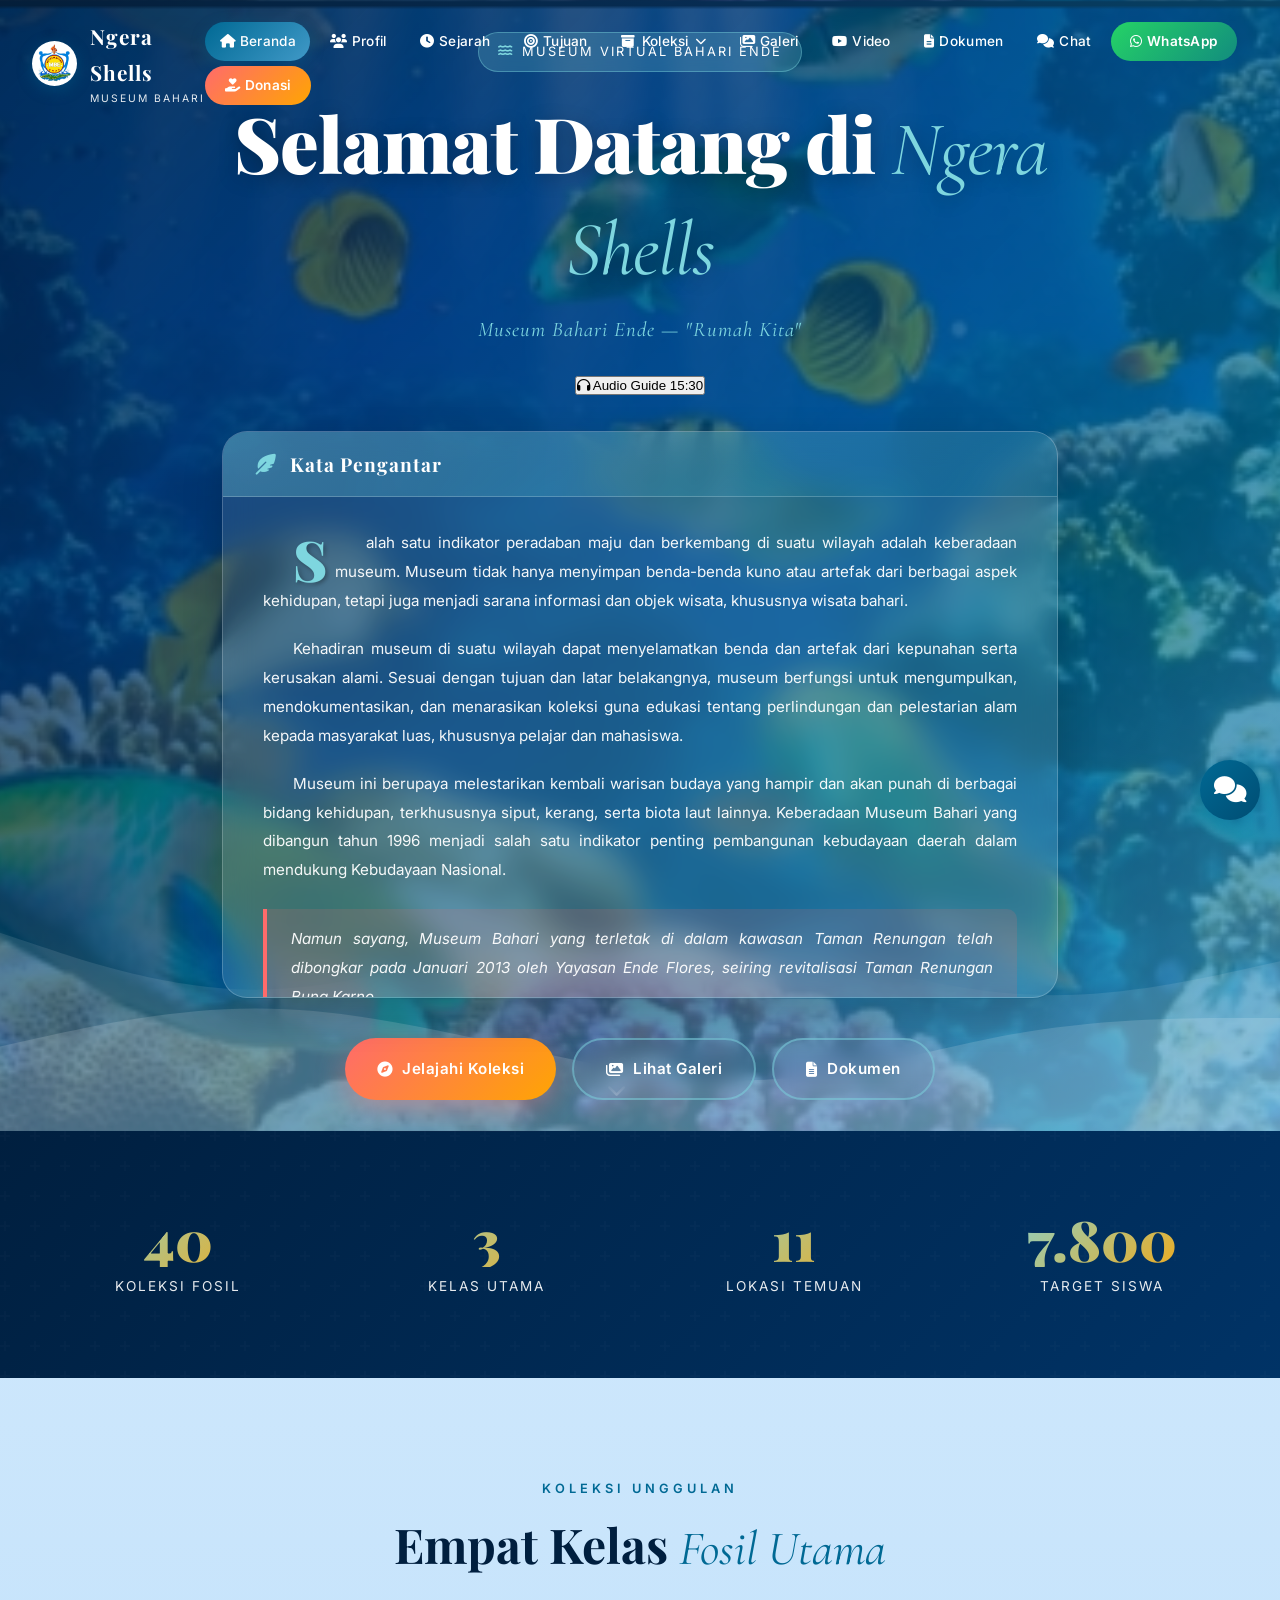
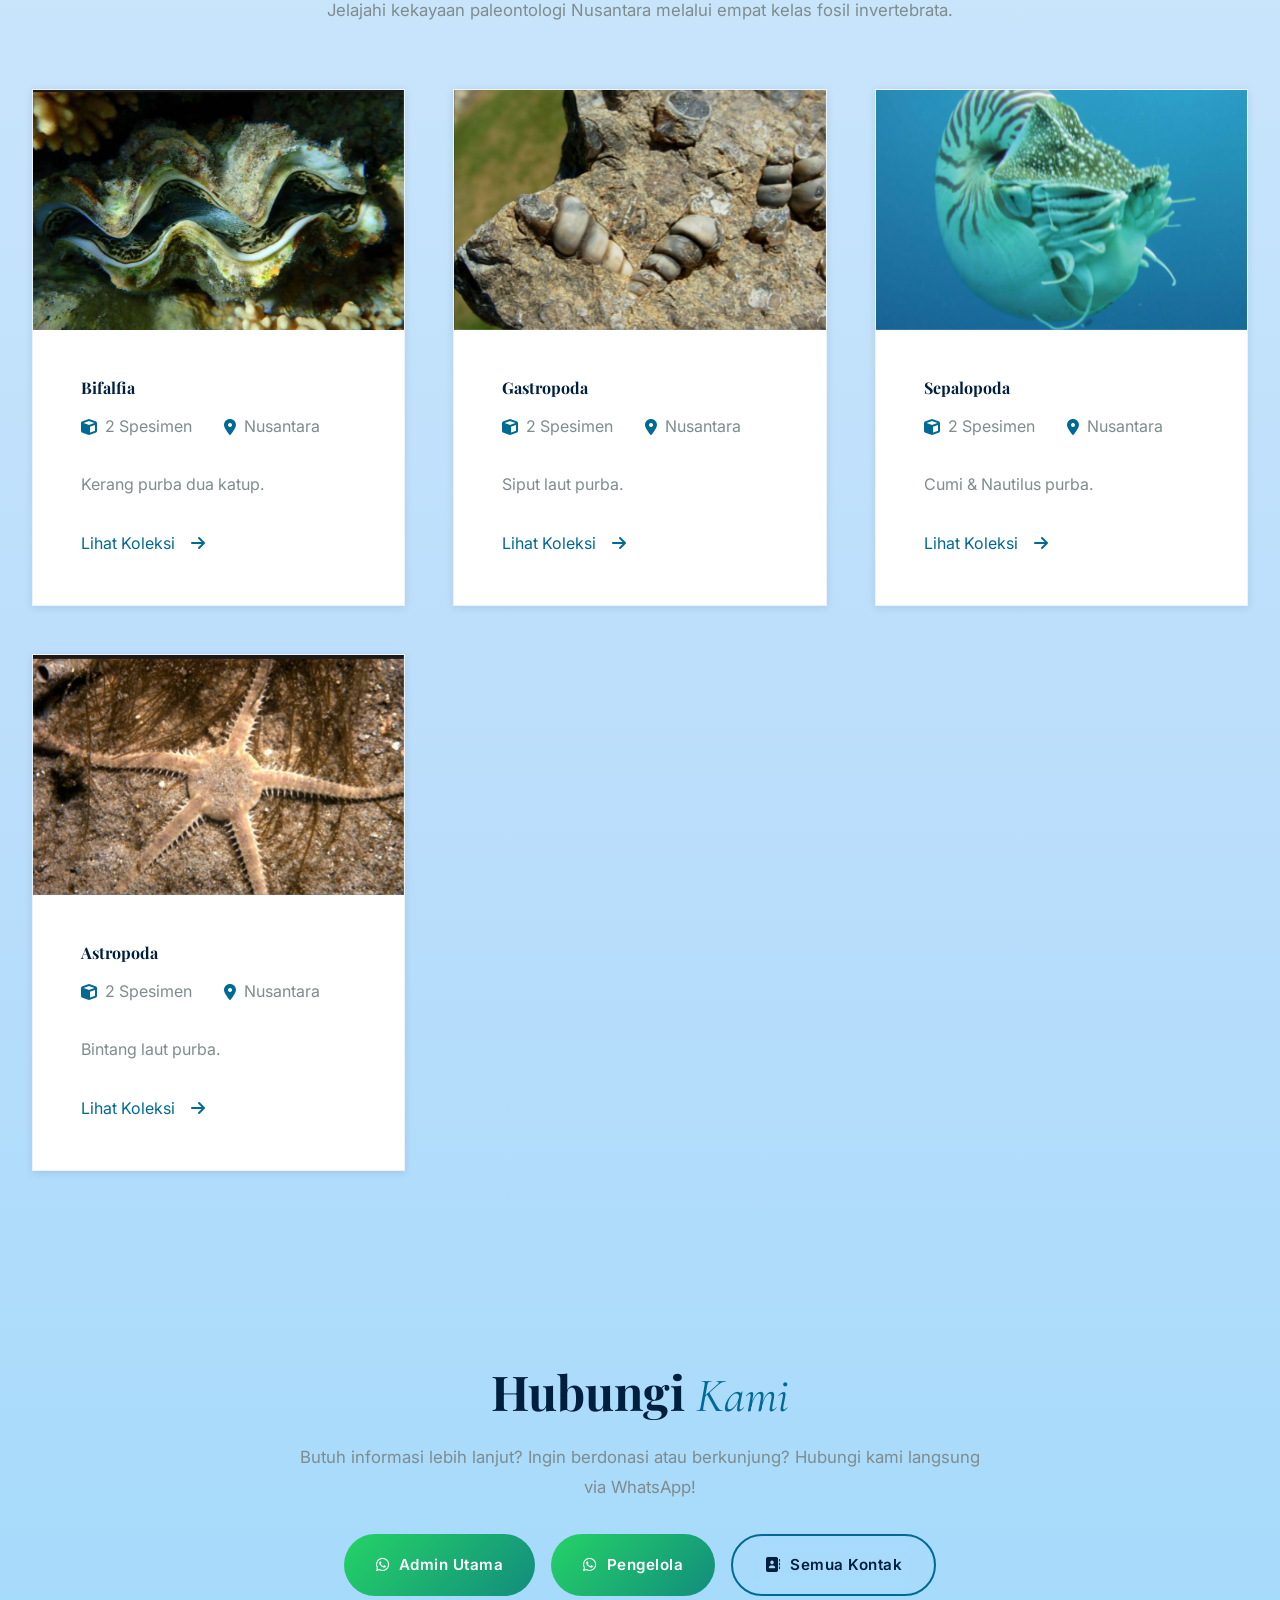
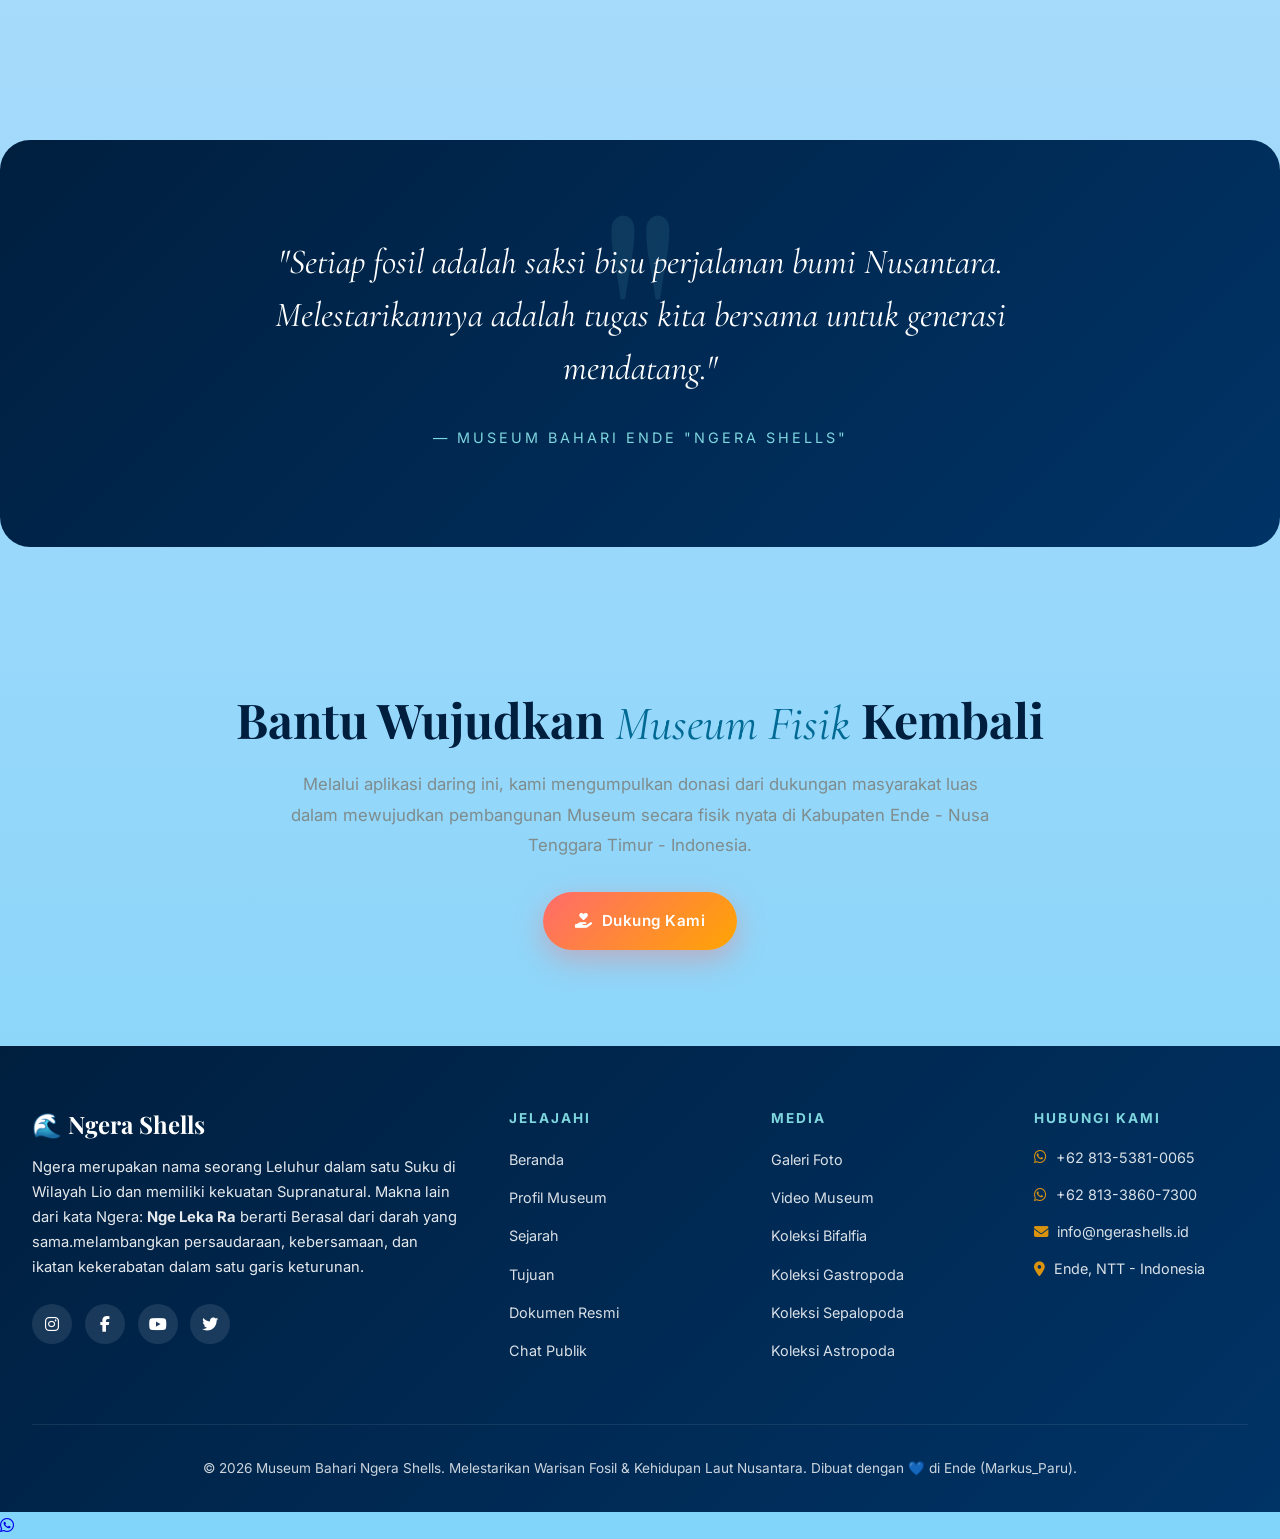
==== commit d4204dab: "Add files via upload" ====
--- a/index.html
+++ b/index.html
@@ -16,7 +16,7 @@
     <meta property="og:url" content="https://ngerashells.id/">
     <meta property="og:title" content="Museum Bahari Ngera Shells - Museum Fosil & Kehidupan Laut Nusantara">
     <meta property="og:description" content="Museum Virtual Fosil & Budaya Nusantara. Melestarikan jejak kehidupan Indonesia untuk generasi mendatang.">
-    <meta property="og:image" content="assets/images/logo/og-image.jpg">
+    <meta property="og:image" content="assets/images/logo/og-image.png">
     <meta property="og:locale" content="id_ID">
     <meta property="og:site_name" content="Museum Bahari Ngera Shells">
     
@@ -25,7 +25,7 @@
     <meta name="twitter:url" content="https://ngerashells.id/">
     <meta name="twitter:title" content="Museum Bahari Ngera Shells">
     <meta name="twitter:description" content="Museum Virtual Fosil & Budaya Nusantara">
-    <meta name="twitter:image" content="assets/images/logo/og-image.jpg">
+    <meta name="twitter:image" content="assets/images/logo/og-image.png">
     
     <!-- JSON-LD untuk SEO -->
     <script type="application/ld+json">
@@ -67,7 +67,7 @@
     <link rel="preconnect" href="https://www.gstatic.com">
     
     <!-- Preload Critical Images (dengan fallback) -->
-    <link rel="preload" as="image" href="assets/images/hero/hero-bg.jpg">
+    <link rel="preload" as="image" href="assets/images/hero/hero-bg.png">
     <link rel="preload" as="image" href="assets/images/logo/logo-primary.png">
     
     <!-- Google Fonts -->
@@ -538,7 +538,7 @@
     <div class="footer-container">
         <div class="footer-brand">
             <h3>🌊 Ngera Shells</h3>
-            <p>Ngera merupakan nama seorang Leluhur dalam satu Suku di Wilayah Lio dan memiliki kekuatan Supranatural. Makna lain dari kata Ngera: <strong>Nge Leka Ra</strong> berarti Berasal dari darah yang sama.</p>
+            <p>Ngera merupakan nama seorang Leluhur dalam satu Suku di Wilayah Lio dan memiliki kekuatan Supranatural. Makna lain dari kata Ngera: <strong>Nge Leka Ra</strong> berarti Berasal dari darah yang sama.</strong>melambangkan persaudaraan, kebersamaan, dan ikatan kekerabatan dalam satu garis keturunan.</p>
             <div class="footer-social">
                 <a href="#" aria-label="Instagram"><i class="fab fa-instagram"></i></a>
                 <a href="#" aria-label="Facebook"><i class="fab fa-facebook-f"></i></a>
@@ -580,7 +580,7 @@
         </div>
     </div>
     <div class="footer-bottom">
-        <p>&copy; 2026 Museum Bahari Ngera Shells. Melestarikan Warisan Fosil & Kehidupan Laut Nusantara. Dibuat dengan 💙 di Indonesia.</p>
+        <p>&copy; 2026 Museum Bahari Ngera Shells. Melestarikan Warisan Fosil & Kehidupan Laut Nusantara. Dibuat dengan 💙 di Ende (Markus_Paru).</p>
     </div>
 </footer>
 
--- a/css/style.css
+++ b/css/style.css
@@ -32,6 +32,8 @@
 @import 'components/cards.css';
 @import 'components/modal.css';
 @import 'components/chat.css';
+@import 'components/start.css';
+@import 'components/lightbox.css';
 @import 'components/footer.css';
 @import 'components/forms.css';
 @import 'components/animations.css';
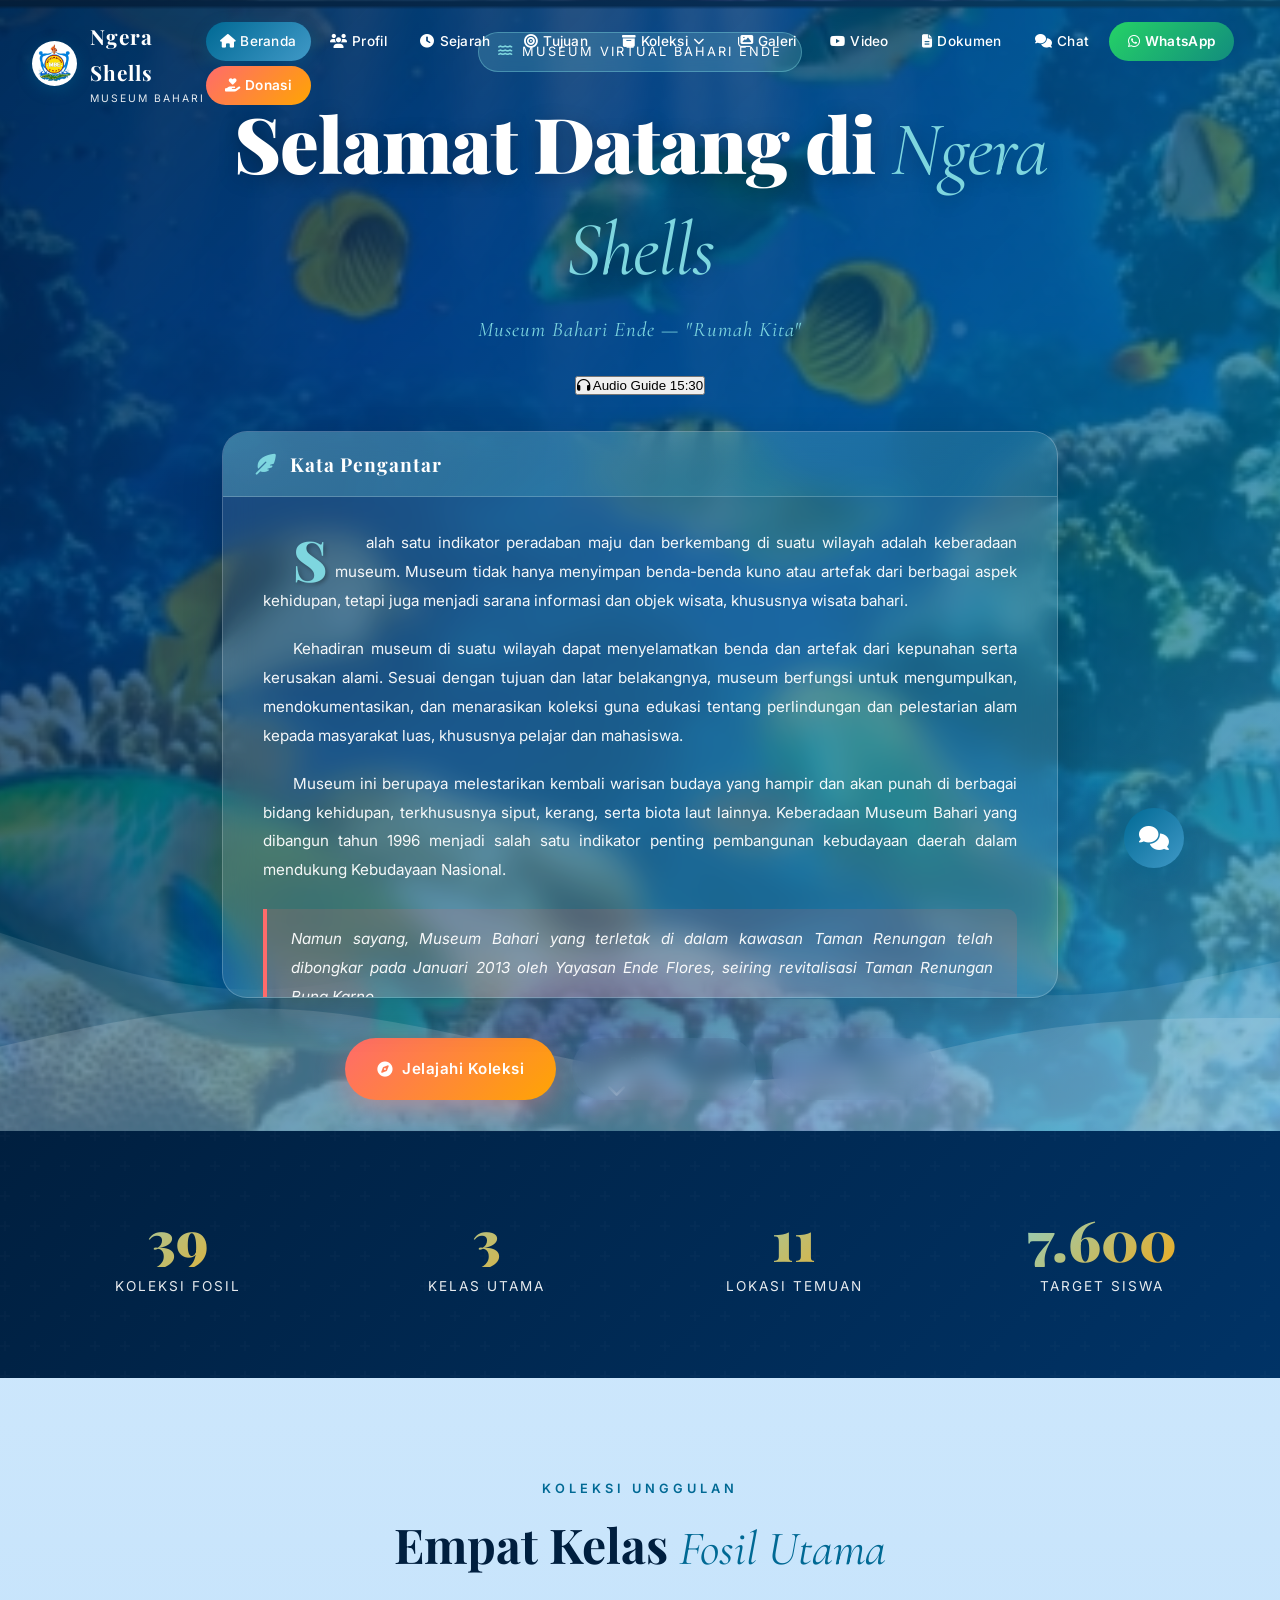
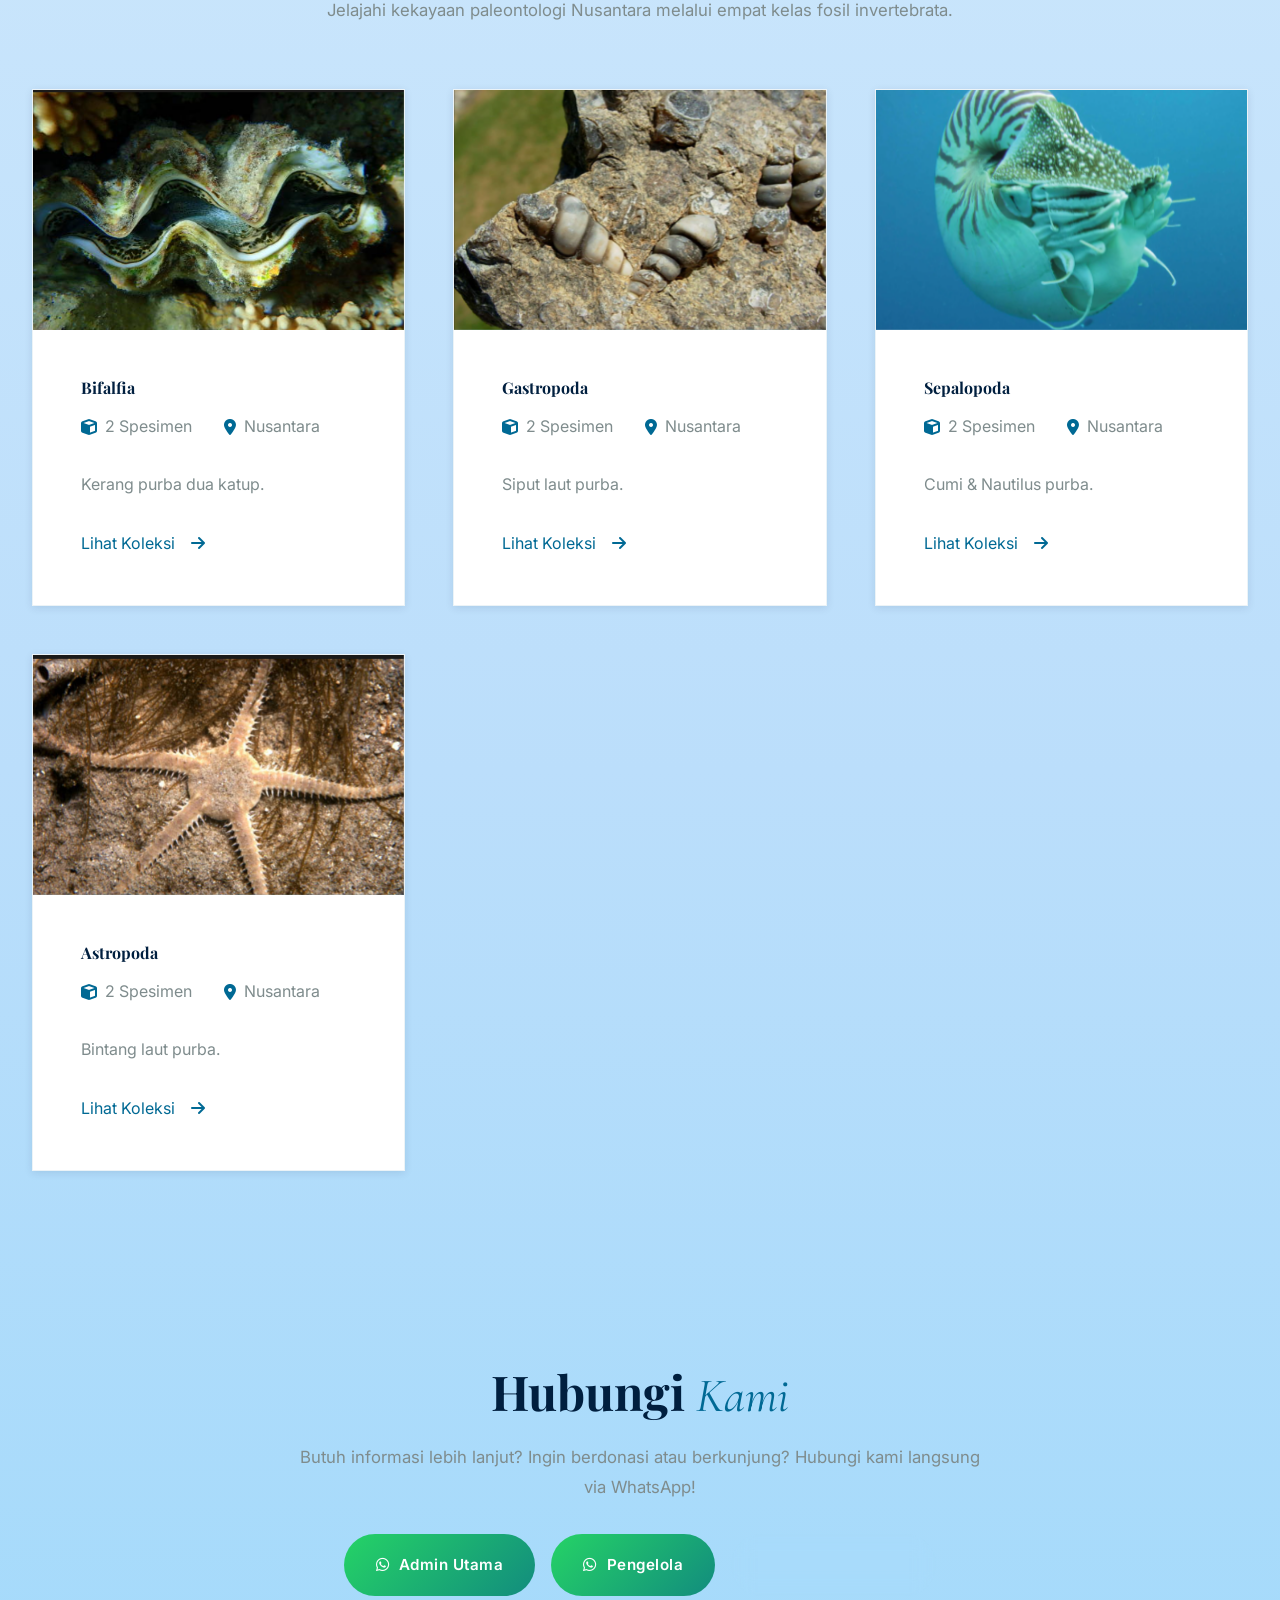
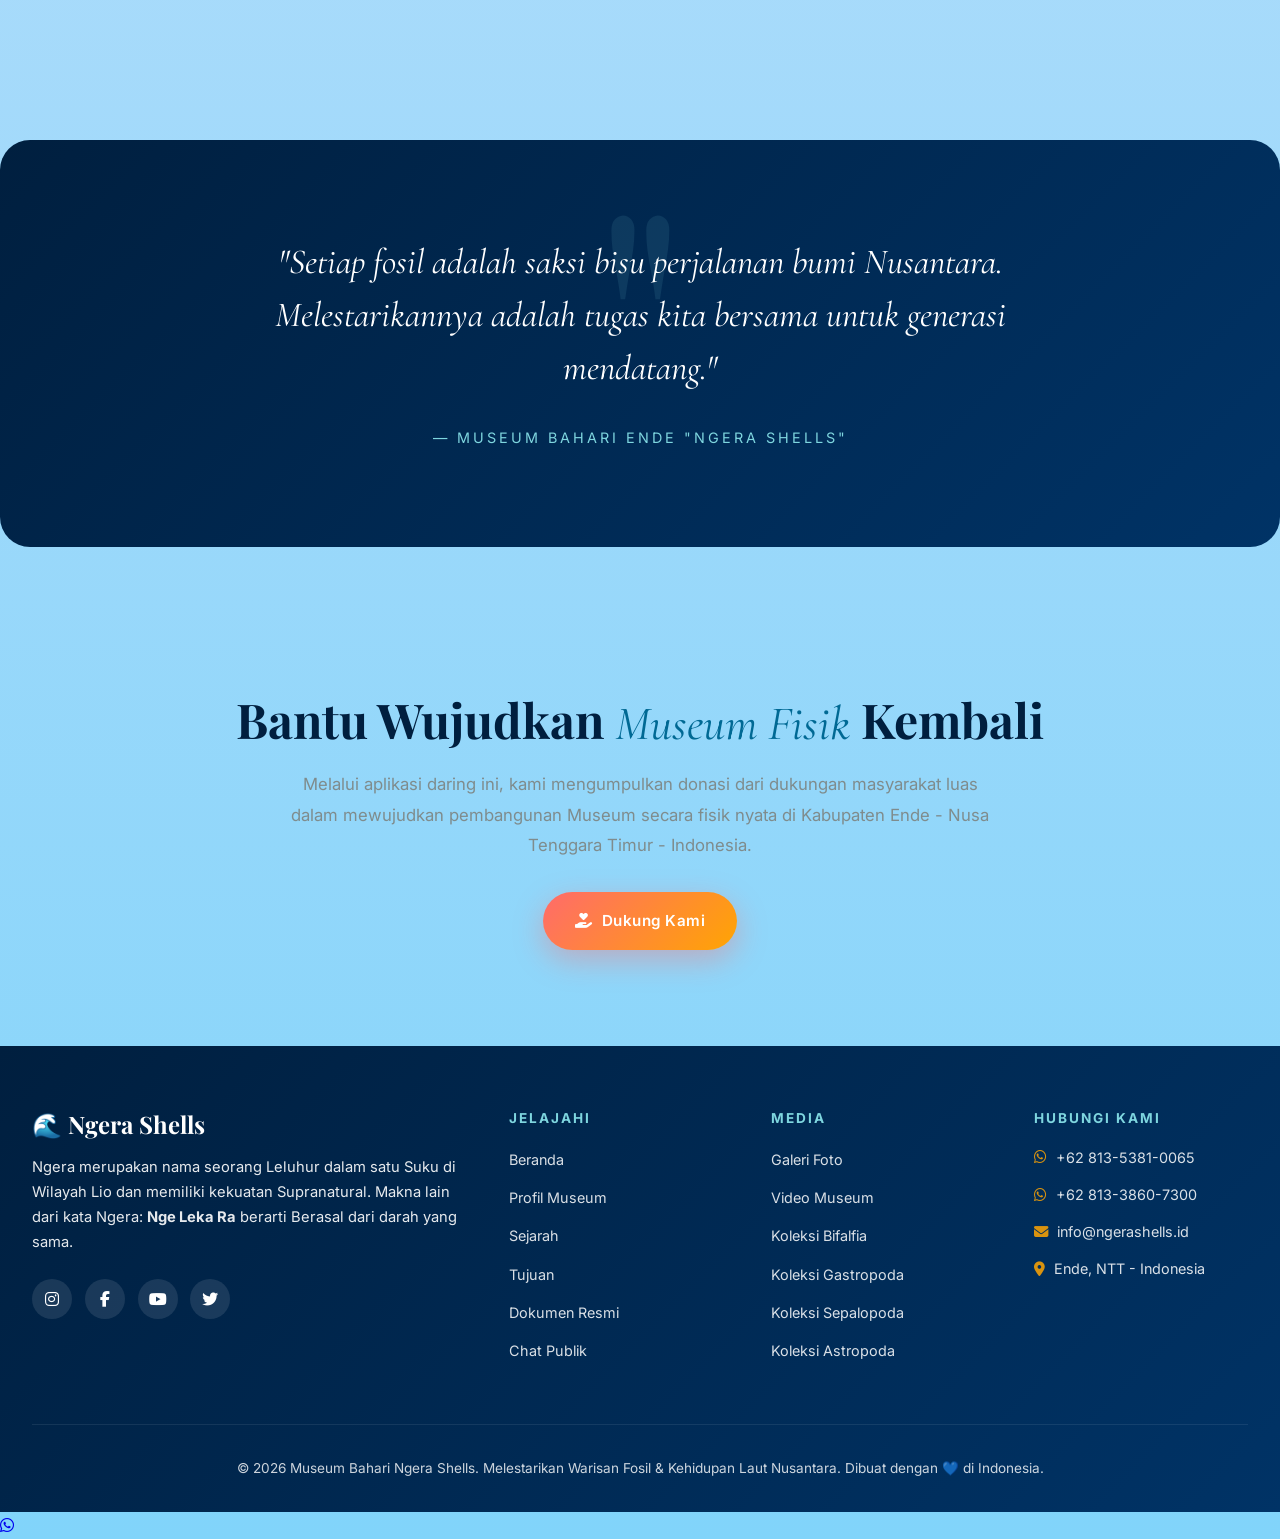
==== commit 11e55f09: "index.html" ====
--- a/index.html
+++ b/index.html
@@ -16,7 +16,7 @@
     <meta property="og:url" content="https://ngerashells.id/">
     <meta property="og:title" content="Museum Bahari Ngera Shells - Museum Fosil & Kehidupan Laut Nusantara">
     <meta property="og:description" content="Museum Virtual Fosil & Budaya Nusantara. Melestarikan jejak kehidupan Indonesia untuk generasi mendatang.">
-    <meta property="og:image" content="assets/images/logo/og-image.png">
+    <meta property="og:image" content="assets/images/logo/og-image.jpg">
     <meta property="og:locale" content="id_ID">
     <meta property="og:site_name" content="Museum Bahari Ngera Shells">
     
@@ -25,7 +25,7 @@
     <meta name="twitter:url" content="https://ngerashells.id/">
     <meta name="twitter:title" content="Museum Bahari Ngera Shells">
     <meta name="twitter:description" content="Museum Virtual Fosil & Budaya Nusantara">
-    <meta name="twitter:image" content="assets/images/logo/og-image.png">
+    <meta name="twitter:image" content="assets/images/logo/og-image.jpg">
     
     <!-- JSON-LD untuk SEO -->
     <script type="application/ld+json">
@@ -66,8 +66,8 @@
     <link rel="preconnect" href="https://cdnjs.cloudflare.com">
     <link rel="preconnect" href="https://www.gstatic.com">
     
-    <!-- Preload Critical Images (dengan fallback) -->
-    <link rel="preload" as="image" href="assets/images/hero/hero-bg.png">
+    <!-- Preload Critical Images -->
+    <link rel="preload" as="image" href="assets/images/hero/hero-bg.jpg">
     <link rel="preload" as="image" href="assets/images/logo/logo-primary.png">
     
     <!-- Google Fonts -->
@@ -77,7 +77,7 @@
     <link rel="stylesheet" href="https://cdnjs.cloudflare.com/ajax/libs/font-awesome/6.4.0/css/all.min.css">
     
     <!-- ==========================================
-         CSS FILES - URUTAN YANG DIPERBAIKI!
+         CSS FILES - URUTAN YANG BENAR!
          ========================================== -->
     <!-- 1. Style Utama (layout & komponen) -->
     <link rel="stylesheet" href="css/style.css">
@@ -88,376 +88,16 @@
     <!-- 3. Responsive (override untuk mobile) -->
     <link rel="stylesheet" href="css/responsive.css">
     
-    <style>
-        /* ==========================================
-           CSS DASAR UNTUK PRELOADER, CHAT, DROPDOWN
-           ========================================== */
-        
-        /* PRELOADER */
-        .preloader {
-            position: fixed;
-            top: 0;
-            left: 0;
-            width: 100%;
-            height: 100%;
-            background: linear-gradient(135deg, #006994, #004d73);
-            display: flex;
-            justify-content: center;
-            align-items: center;
-            z-index: 9999;
-            transition: opacity 0.6s ease, visibility 0.6s ease;
-        }
-        .preloader.hidden {
-            opacity: 0;
-            visibility: hidden;
-            pointer-events: none;
-        }
-        .preloader-content {
-            text-align: center;
-            color: white;
-        }
-        .preloader-logo {
-            font-size: 2rem;
-            font-weight: 700;
-            letter-spacing: 4px;
-            margin-bottom: 20px;
-            font-family: 'Playfair Display', serif;
-        }
-        .preloader-bar {
-            width: 200px;
-            height: 3px;
-            background: rgba(255,255,255,0.2);
-            border-radius: 4px;
-            overflow: hidden;
-            margin: 0 auto;
-        }
-        .preloader-bar::after {
-            content: '';
-            display: block;
-            width: 40%;
-            height: 100%;
-            background: white;
-            border-radius: 4px;
-            animation: preloaderProgress 1.2s ease-in-out infinite;
-        }
-        @keyframes preloaderProgress {
-            0% { transform: translateX(-100%); }
-            100% { transform: translateX(350%); }
-        }
-        
-        /* DROPDOWN */
-        .dropdown {
-            position: relative;
-        }
-        .dropdown .dropbtn {
-            cursor: pointer;
-            display: flex;
-            align-items: center;
-            gap: 6px;
-        }
-        .dropdown-content {
-            display: none;
-            position: absolute;
-            top: 100%;
-            left: 0;
-            background: white;
-            min-width: 220px;
-            box-shadow: 0 8px 24px rgba(0,0,0,0.15);
-            border-radius: 8px;
-            padding: 8px 0;
-            z-index: 1000;
-            opacity: 0;
-            transform: translateY(-10px);
-            transition: opacity 0.3s ease, transform 0.3s ease;
-        }
-        .dropdown-content.show {
-            display: block;
-            opacity: 1;
-            transform: translateY(0);
-        }
-        .dropdown-content a {
-            display: flex;
-            align-items: center;
-            gap: 10px;
-            padding: 10px 20px;
-            color: #333;
-            text-decoration: none;
-            transition: background 0.2s ease;
-            font-size: 0.95rem;
-        }
-        .dropdown-content a:hover {
-            background: #f0f7fa;
-            color: #006994;
-        }
-        .dropdown-content a i {
-            width: 20px;
-            color: #006994;
-        }
-        
-        /* CHAT FAB */
-        .chat-fab {
-            position: fixed;
-            bottom: 80px;
-            right: 20px;
-            width: 60px;
-            height: 60px;
-            border-radius: 50%;
-            background: linear-gradient(135deg, #006994, #004d73);
-            color: white;
-            border: none;
-            font-size: 26px;
-            cursor: pointer;
-            z-index: 999;
-            box-shadow: 0 4px 16px rgba(0,105,148,0.4);
-            transition: transform 0.3s ease, box-shadow 0.3s ease;
-        }
-        .chat-fab:hover {
-            transform: scale(1.05);
-            box-shadow: 0 6px 24px rgba(0,105,148,0.5);
-        }
-        .chat-fab .badge {
-            position: absolute;
-            top: -5px;
-            right: -5px;
-            background: #ff4444;
-            color: white;
-            border-radius: 50%;
-            width: 22px;
-            height: 22px;
-            font-size: 11px;
-            display: flex;
-            align-items: center;
-            justify-content: center;
-            font-weight: 700;
-        }
-        .chat-fab .badge.hidden {
-            display: none;
-        }
-        
-        /* CHAT WINDOW */
-        .chat-window {
-            position: fixed;
-            bottom: 150px;
-            right: 20px;
-            width: 380px;
-            max-height: 550px;
-            background: white;
-            border-radius: 16px;
-            box-shadow: 0 8px 40px rgba(0,0,0,0.2);
-            display: none;
-            z-index: 999;
-            overflow: hidden;
-            flex-direction: column;
-            animation: slideUp 0.3s ease;
-        }
-        .chat-window.active {
-            display: flex;
-        }
-        @keyframes slideUp {
-            from {
-                opacity: 0;
-                transform: translateY(20px);
-            }
-            to {
-                opacity: 1;
-                transform: translateY(0);
-            }
-        }
-        .chat-header {
-            background: linear-gradient(135deg, #006994, #004d73);
-            color: white;
-            padding: 16px 20px;
-            display: flex;
-            align-items: center;
-            gap: 12px;
-            flex-shrink: 0;
-        }
-        .chat-header-icon {
-            width: 40px;
-            height: 40px;
-            background: rgba(255,255,255,0.2);
-            border-radius: 50%;
-            display: flex;
-            align-items: center;
-            justify-content: center;
-            font-size: 18px;
-        }
-        .chat-header-info {
-            flex: 1;
-        }
-        .chat-header-info h4 {
-            margin: 0;
-            font-size: 1rem;
-            font-weight: 600;
-        }
-        .chat-header-info small {
-            opacity: 0.8;
-            font-size: 0.75rem;
-        }
-        .chat-close {
-            background: none;
-            border: none;
-            color: white;
-            font-size: 20px;
-            cursor: pointer;
-            padding: 4px 8px;
-            border-radius: 6px;
-            transition: background 0.2s;
-        }
-        .chat-close:hover {
-            background: rgba(255,255,255,0.2);
-        }
-        .chat-messages {
-            flex: 1;
-            overflow-y: auto;
-            padding: 16px;
-            max-height: 250px;
-            background: #f8fafc;
-        }
-        .chat-empty {
-            text-align: center;
-            color: #999;
-            padding: 30px 0;
-        }
-        .chat-empty i {
-            font-size: 32px;
-            display: block;
-            margin-bottom: 8px;
-        }
-        .chat-input-area {
-            padding: 12px 16px;
-            border-top: 1px solid #e2e8f0;
-            background: white;
-            flex-shrink: 0;
-        }
-        .chat-name-input {
-            width: 100%;
-            padding: 8px 12px;
-            border: 1px solid #e2e8f0;
-            border-radius: 8px;
-            font-size: 0.85rem;
-            margin-bottom: 8px;
-            transition: border-color 0.2s;
-        }
-        .chat-name-input:focus {
-            outline: none;
-            border-color: #006994;
-        }
-        .chat-input-row {
-            display: flex;
-            gap: 8px;
-        }
-        .chat-input {
-            flex: 1;
-            padding: 10px 14px;
-            border: 1px solid #e2e8f0;
-            border-radius: 8px;
-            resize: none;
-            font-family: inherit;
-            font-size: 0.9rem;
-            transition: border-color 0.2s;
-            min-height: 42px;
-            max-height: 80px;
-        }
-        .chat-input:focus {
-            outline: none;
-            border-color: #006994;
-        }
-        .chat-send {
-            background: linear-gradient(135deg, #006994, #004d73);
-            color: white;
-            border: none;
-            border-radius: 8px;
-            padding: 0 16px;
-            cursor: pointer;
-            font-size: 18px;
-            transition: transform 0.2s, box-shadow 0.2s;
-            min-width: 48px;
-        }
-        .chat-send:hover {
-            transform: scale(1.05);
-            box-shadow: 0 4px 12px rgba(0,105,148,0.3);
-        }
-        
-        /* WHATSAPP CONTAINER DI CHAT */
-        .wa-container {
-            background: #f0fdf4;
-            border-radius: 10px;
-            padding: 12px;
-            margin-bottom: 10px;
-            border: 1px solid #dcfce7;
-        }
-        .wa-container-title {
-            font-size: 0.8rem;
-            font-weight: 600;
-            color: #166534;
-            margin-bottom: 8px;
-            display: flex;
-            align-items: center;
-            gap: 6px;
-        }
-        .wa-btn {
-            display: flex;
-            align-items: center;
-            gap: 12px;
-            padding: 10px 14px;
-            background: white;
-            border-radius: 8px;
-            text-decoration: none;
-            color: #333;
-            border: 1px solid #dcfce7;
-            margin-bottom: 6px;
-            transition: all 0.2s;
-        }
-        .wa-btn:last-child {
-            margin-bottom: 0;
-        }
-        .wa-btn:hover {
-            background: #f0fdf4;
-            border-color: #22c55e;
-            transform: translateX(4px);
-        }
-        .wa-btn i:first-child {
-            font-size: 24px;
-            color: #25D366;
-        }
-        .wa-btn-info {
-            flex: 1;
-        }
-        .wa-btn-name {
-            display: block;
-            font-weight: 600;
-            font-size: 0.9rem;
-        }
-        .wa-btn-role {
-            display: block;
-            font-size: 0.75rem;
-            color: #666;
-        }
-        .wa-btn-arrow {
-            color: #22c55e;
-            font-size: 14px;
-        }
-        
-        /* RESPONSIVE CHAT */
-        @media (max-width: 480px) {
-            .chat-window {
-                width: calc(100% - 32px);
-                right: 16px;
-                bottom: 130px;
-                max-height: 60vh;
-            }
-            .chat-fab {
-                width: 54px;
-                height: 54px;
-                font-size: 22px;
-                bottom: 70px;
-                right: 16px;
-            }
-        }
-    </style>
+    <!-- ✅ TIDAK ADA INLINE CSS LAGI! -->
+    <!-- Semua styling ditangani oleh file CSS modular -->
 </head>
 <body>
+
+<!-- ==========================================
+     WELCOME BANNER (untuk visitor system)
+     Akan ditampilkan via JavaScript jika pengunjung baru
+     ========================================== -->
+<div id="welcomeBannerContainer"></div>
 
 <!-- ==========================================
      PRELOADER
@@ -517,6 +157,9 @@
             <li><a href="#" data-page="donasi" class="nav-cta"><i class="fas fa-hand-holding-heart"></i> Donasi</a></li>
         </ul>
 
+        <!-- ✅ USER BADGE (untuk visitor system) -->
+        <div id="userBadgeContainer"></div>
+
         <!-- Mobile Menu Toggle -->
         <button class="nav-toggle" id="navToggle" aria-label="Toggle navigation menu">
             <i class="fas fa-bars"></i>
@@ -538,7 +181,7 @@
     <div class="footer-container">
         <div class="footer-brand">
             <h3>🌊 Ngera Shells</h3>
-            <p>Ngera merupakan nama seorang Leluhur dalam satu Suku di Wilayah Lio dan memiliki kekuatan Supranatural. Makna lain dari kata Ngera: <strong>Nge Leka Ra</strong> berarti Berasal dari darah yang sama.</strong>melambangkan persaudaraan, kebersamaan, dan ikatan kekerabatan dalam satu garis keturunan.</p>
+            <p>Ngera merupakan nama seorang Leluhur dalam satu Suku di Wilayah Lio dan memiliki kekuatan Supranatural. Makna lain dari kata Ngera: <strong>Nge Leka Ra</strong> berarti Berasal dari darah yang sama.</p>
             <div class="footer-social">
                 <a href="#" aria-label="Instagram"><i class="fab fa-instagram"></i></a>
                 <a href="#" aria-label="Facebook"><i class="fab fa-facebook-f"></i></a>
@@ -580,7 +223,7 @@
         </div>
     </div>
     <div class="footer-bottom">
-        <p>&copy; 2026 Museum Bahari Ngera Shells. Melestarikan Warisan Fosil & Kehidupan Laut Nusantara. Dibuat dengan 💙 di Ende (Markus_Paru).</p>
+        <p>&copy; 2026 Museum Bahari Ngera Shells. Melestarikan Warisan Fosil & Kehidupan Laut Nusantara. Dibuat dengan 💙 di Indonesia.</p>
     </div>
 </footer>
 
@@ -716,67 +359,14 @@
 <!-- 6. Chat (fungsi chat Firebase + widget) -->
 <script src="js/chat.js"></script>
 
-<!-- 7. App (events, utilities, audio, init) -->
+<!-- 7. Visitor System (nama pengunjung) -->
+<script src="js/components/visitor.js"></script>
+
+<!-- 8. App (events, utilities, audio, init) -->
 <script src="js/app.js"></script>
 
-<!-- ==========================================
-     INLINE JAVASCRIPT UNTUK DROPDOWN TOGGLE
-     ========================================== -->
-<script>
-    // Dropdown toggle untuk mobile & desktop
-    document.addEventListener('DOMContentLoaded', function() {
-        const dropdownToggle = document.getElementById('dropdownToggle');
-        const dropdownContent = document.getElementById('dropdownContent');
-        const dropdownArrow = document.getElementById('dropdownArrow');
-        
-        if (dropdownToggle && dropdownContent) {
-            // Click handler untuk toggle
-            dropdownToggle.addEventListener('click', function(e) {
-                e.preventDefault();
-                e.stopPropagation();
-                dropdownContent.classList.toggle('show');
-                if (dropdownArrow) {
-                    dropdownArrow.style.transform = dropdownContent.classList.contains('show') 
-                        ? 'rotate(180deg)' 
-                        : 'rotate(0deg)';
-                }
-            });
-            
-            // Tutup dropdown jika klik di luar
-            document.addEventListener('click', function(e) {
-                if (!dropdownToggle.contains(e.target) && !dropdownContent.contains(e.target)) {
-                    dropdownContent.classList.remove('show');
-                    if (dropdownArrow) {
-                        dropdownArrow.style.transform = 'rotate(0deg)';
-                    }
-                }
-            });
-            
-            // Tutup dropdown jika pilih salah satu item
-            dropdownContent.querySelectorAll('a').forEach(function(item) {
-                item.addEventListener('click', function() {
-                    dropdownContent.classList.remove('show');
-                    if (dropdownArrow) {
-                        dropdownArrow.style.transform = 'rotate(0deg)';
-                    }
-                });
-            });
-        }
-    });
-</script>
-
-<!-- Paywall Overlay -->
-<div id="paywallOverlay"></div>
-<!-- Anti-Copy Script -->
-<script src="js/components/anti-copy.js"></script>
-<script src="js/components/paywall.js"></script>
-<!-- Other scripts -->
-<script src="js/firebase-config.js"></script>
-<script src="js/data.js"></script>
-<script src="js/narasi.js"></script>
-<script src="js/render.js"></script>
-<script src="js/chat.js"></script>
-<script src="js/app.js"></script>
+<!-- ✅ TIDAK ADA INLINE JAVASCRIPT LAGI! -->
+<!-- Dropdown toggle sudah ditangani di file modular -->
 
 </body>
-</html>+</html>
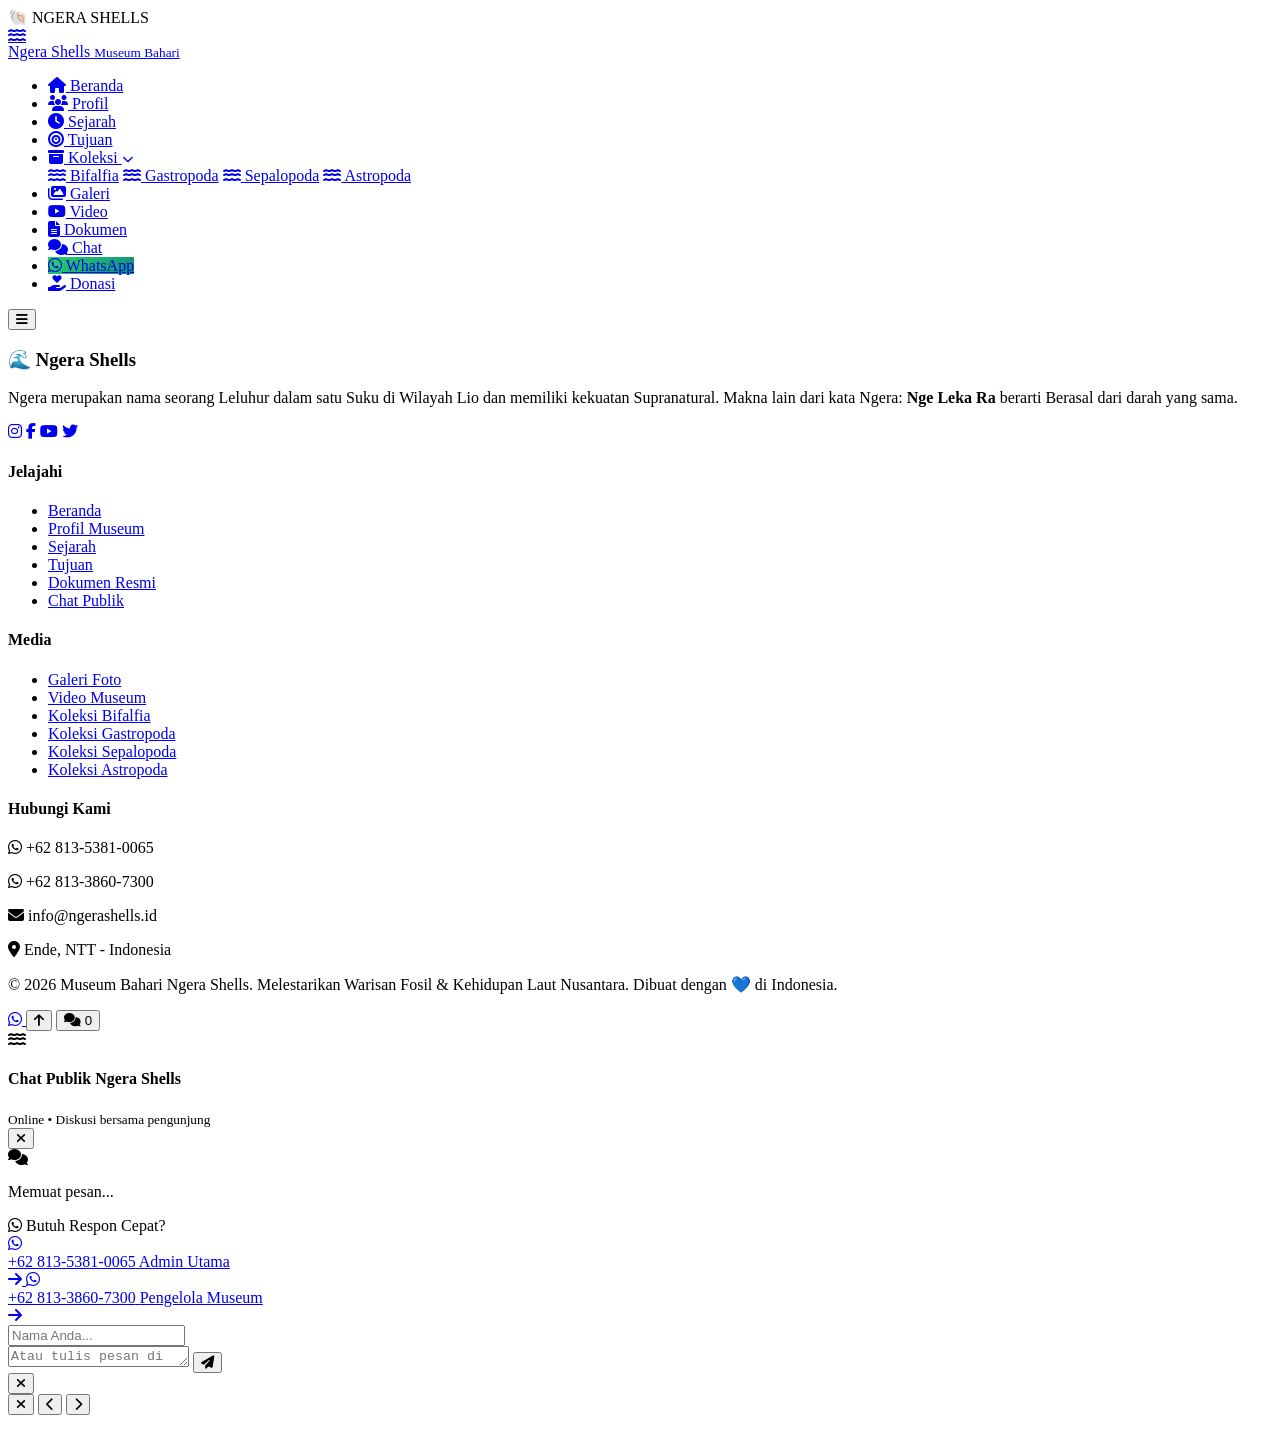
==== commit 13e05508: "Add files via upload" ====
--- a/index.html
+++ b/index.html
@@ -1,372 +1,380 @@
-<!DOCTYPE html>
-<html lang="id">
-<head>
-    <meta charset="UTF-8">
-    <meta name="viewport" content="width=device-width, initial-scale=1.0">
-    
-    <!-- SEO Meta Tags -->
-    <title>Museum Bahari | Ngera Shells — Museum Fosil & Kehidupan Laut Nusantara</title>
-    <meta name="description" content="Museum Virtual Fosil & Budaya Nusantara - Melestarikan Jejak Kehidupan Indonesia untuk Generasi Mendatang. Koleksi Bifalfia, Gastropoda, Sepalopoda, Astropoda dari Ende, NTT.">
-    <meta name="keywords" content="museum bahari, ngera shells, fosil, ende, ntt, paleontologi, bifalfia, gastropoda, museum virtual, museum indonesia">
-    <meta name="author" content="Kalianus Nusa Nipa">
-    <meta name="robots" content="index, follow">
-    
-    <!-- Open Graph / Facebook -->
-    <meta property="og:type" content="website">
-    <meta property="og:url" content="https://ngerashells.id/">
-    <meta property="og:title" content="Museum Bahari Ngera Shells - Museum Fosil & Kehidupan Laut Nusantara">
-    <meta property="og:description" content="Museum Virtual Fosil & Budaya Nusantara. Melestarikan jejak kehidupan Indonesia untuk generasi mendatang.">
-    <meta property="og:image" content="assets/images/logo/og-image.jpg">
-    <meta property="og:locale" content="id_ID">
-    <meta property="og:site_name" content="Museum Bahari Ngera Shells">
-    
-    <!-- Twitter Card -->
-    <meta name="twitter:card" content="summary_large_image">
-    <meta name="twitter:url" content="https://ngerashells.id/">
-    <meta name="twitter:title" content="Museum Bahari Ngera Shells">
-    <meta name="twitter:description" content="Museum Virtual Fosil & Budaya Nusantara">
-    <meta name="twitter:image" content="assets/images/logo/og-image.jpg">
-    
-    <!-- JSON-LD untuk SEO -->
-    <script type="application/ld+json">
-    {
-        "@context": "https://schema.org",
-        "@type": "Museum",
-        "name": "Museum Bahari Ngera Shells",
-        "description": "Museum Virtual Fosil & Budaya Nusantara - Melestarikan Jejak Kehidupan Indonesia untuk Generasi Mendatang",
-        "url": "https://ngerashells.id/",
-        "address": {
-            "@type": "PostalAddress",
-            "addressLocality": "Ende",
-            "addressRegion": "NTT",
-            "addressCountry": "Indonesia"
-        },
-        "contactPoint": {
-            "@type": "ContactPoint",
-            "telephone": "+62-813-5381-0065",
-            "contactType": "customer service"
-        },
-        "sameAs": [
-            "https://www.instagram.com/ngerashells/",
-            "https://www.facebook.com/ngerashells/",
-            "https://www.youtube.com/@ngerashells"
-        ]
-    }
-    </script>
-    
-    <!-- Favicon -->
-    <link rel="icon" type="image/png" sizes="32x32" href="assets/images/logo/favicon.png">
-    <link rel="apple-touch-icon" sizes="180x180" href="assets/images/logo/apple-touch-icon.png">
-    <link rel="icon" type="image/svg+xml" href="data:image/svg+xml,<svg xmlns='http://www.w3.org/2000/svg' viewBox='0 0 100 100'><text y='.9em' font-size='90'>🐚</text></svg>">
-    <meta name="theme-color" content="#006994">
-    
-    <!-- Preconnect untuk Performance -->
-    <link rel="preconnect" href="https://fonts.googleapis.com">
-    <link rel="preconnect" href="https://fonts.gstatic.com" crossorigin>
-    <link rel="preconnect" href="https://cdnjs.cloudflare.com">
-    <link rel="preconnect" href="https://www.gstatic.com">
-    
-    <!-- Preload Critical Images -->
-    <link rel="preload" as="image" href="assets/images/hero/hero-bg.jpg">
-    <link rel="preload" as="image" href="assets/images/logo/logo-primary.png">
-    
-    <!-- Google Fonts -->
-    <link href="https://fonts.googleapis.com/css2?family=Playfair+Display:wght@400;600;700;900&family=Inter:wght@300;400;500;600;700&family=Cormorant+Garamond:ital,wght@0,400;0,600;1,400&display=swap" rel="stylesheet">
-    
-    <!-- Font Awesome -->
-    <link rel="stylesheet" href="https://cdnjs.cloudflare.com/ajax/libs/font-awesome/6.4.0/css/all.min.css">
-    
-    <!-- ==========================================
-         CSS FILES - URUTAN YANG BENAR!
-         ========================================== -->
-    <!-- 1. Style Utama (layout & komponen) -->
-    <link rel="stylesheet" href="css/style.css">
-    
-    <!-- 2. Animations (dipakai oleh komponen) -->
-    <link rel="stylesheet" href="css/animations.css">
-    
-    <!-- 3. Responsive (override untuk mobile) -->
-    <link rel="stylesheet" href="css/responsive.css">
-    
-    <!-- ✅ TIDAK ADA INLINE CSS LAGI! -->
-    <!-- Semua styling ditangani oleh file CSS modular -->
-</head>
-<body>
-
-<!-- ==========================================
-     WELCOME BANNER (untuk visitor system)
-     Akan ditampilkan via JavaScript jika pengunjung baru
-     ========================================== -->
-<div id="welcomeBannerContainer"></div>
-
-<!-- ==========================================
-     PRELOADER
-     ========================================== -->
-<div class="preloader" id="preloader">
-    <div class="preloader-content">
-        <div class="preloader-logo">🐚 NGERA SHELLS</div>
-        <div class="preloader-bar"></div>
-    </div>
-</div>
-
-<!-- ==========================================
-     NAVIGATION
-     ========================================== -->
-<nav class="navbar" id="navbar">
-    <div class="nav-container">
-        <!-- Logo dengan gambar + fallback icon -->
-        <a href="#" class="nav-logo" data-page="home">
-            <img src="assets/images/logo/logo-primary.png" 
-                 alt="Ngera Shells Logo" 
-                 class="nav-logo-img"
-                 loading="lazy"
-                 onerror="this.style.display='none'; this.nextElementSibling.style.display='flex';">
-            <div class="nav-logo-icon" style="display:none;">
-                <i class="fas fa-water"></i>
-            </div>
-            <div class="nav-logo-text">
-                Ngera Shells
-                <small>Museum Bahari</small>
-            </div>
-        </a>
-
-        <!-- Menu Navigasi -->
-        <ul class="nav-menu" id="navMenu">
-            <li><a href="#" data-page="home" class="active"><i class="fas fa-home"></i> Beranda</a></li>
-            <li><a href="#" data-page="profil"><i class="fas fa-users"></i> Profil</a></li>
-            <li><a href="#" data-page="sejarah"><i class="fas fa-clock"></i> Sejarah</a></li>
-            <li><a href="#" data-page="tujuan"><i class="fas fa-bullseye"></i> Tujuan</a></li>
-            <li class="dropdown" id="dropdownMenu">
-                <a href="#" class="dropbtn" id="dropdownToggle">
-                    <i class="fas fa-archive"></i> Koleksi <i class="fas fa-chevron-down" style="font-size:0.7rem;transition:transform 0.3s;" id="dropdownArrow"></i>
-                </a>
-                <div class="dropdown-content" id="dropdownContent">
-                    <a href="#" data-submenu="bifalfia"><i class="fas fa-water"></i> Bifalfia</a>
-                    <a href="#" data-submenu="gastropoda"><i class="fas fa-water"></i> Gastropoda</a>
-                    <a href="#" data-submenu="sepalopoda"><i class="fas fa-water"></i> Sepalopoda</a>
-                    <a href="#" data-submenu="astropoda"><i class="fas fa-water"></i> Astropoda</a>
-                </div>
-            </li>
-            <li><a href="#" data-page="galeri"><i class="fas fa-images"></i> Galeri</a></li>
-            <li><a href="#" data-page="youtube"><i class="fab fa-youtube"></i> Video</a></li>
-            <li><a href="#" data-page="dokumen"><i class="fas fa-file-alt"></i> Dokumen</a></li>
-            <li><a href="#" data-page="chat"><i class="fas fa-comments"></i> Chat</a></li>
-            <li><a href="#" data-page="whatsapp" class="nav-cta" style="background: linear-gradient(135deg, #25D366, #128C7E) !important;">
-                <i class="fab fa-whatsapp"></i> WhatsApp
-            </a></li>
-            <li><a href="#" data-page="donasi" class="nav-cta"><i class="fas fa-hand-holding-heart"></i> Donasi</a></li>
-        </ul>
-
-        <!-- ✅ USER BADGE (untuk visitor system) -->
-        <div id="userBadgeContainer"></div>
-
-        <!-- Mobile Menu Toggle -->
-        <button class="nav-toggle" id="navToggle" aria-label="Toggle navigation menu">
-            <i class="fas fa-bars"></i>
-        </button>
-    </div>
-</nav>
-
-<!-- ==========================================
-     MAIN CONTENT CONTAINER
-     ========================================== -->
-<main id="mainContainer">
-    <!-- Konten akan di-render oleh JavaScript -->
-</main>
-
-<!-- ==========================================
-     FOOTER
-     ========================================== -->
-<footer>
-    <div class="footer-container">
-        <div class="footer-brand">
-            <h3>🌊 Ngera Shells</h3>
-            <p>Ngera merupakan nama seorang Leluhur dalam satu Suku di Wilayah Lio dan memiliki kekuatan Supranatural. Makna lain dari kata Ngera: <strong>Nge Leka Ra</strong> berarti Berasal dari darah yang sama.</p>
-            <div class="footer-social">
-                <a href="#" aria-label="Instagram"><i class="fab fa-instagram"></i></a>
-                <a href="#" aria-label="Facebook"><i class="fab fa-facebook-f"></i></a>
-                <a href="#" aria-label="YouTube"><i class="fab fa-youtube"></i></a>
-                <a href="#" aria-label="Twitter"><i class="fab fa-twitter"></i></a>
-            </div>
-        </div>
-
-        <div class="footer-col">
-            <h4>Jelajahi</h4>
-            <ul>
-                <li><a href="#" data-page="home">Beranda</a></li>
-                <li><a href="#" data-page="profil">Profil Museum</a></li>
-                <li><a href="#" data-page="sejarah">Sejarah</a></li>
-                <li><a href="#" data-page="tujuan">Tujuan</a></li>
-                <li><a href="#" data-page="dokumen">Dokumen Resmi</a></li>
-                <li><a href="#" data-page="chat">Chat Publik</a></li>
-            </ul>
-        </div>
-
-        <div class="footer-col">
-            <h4>Media</h4>
-            <ul>
-                <li><a href="#" data-page="galeri">Galeri Foto</a></li>
-                <li><a href="#" data-page="youtube">Video Museum</a></li>
-                <li><a href="#" data-submenu="bifalfia">Koleksi Bifalfia</a></li>
-                <li><a href="#" data-submenu="gastropoda">Koleksi Gastropoda</a></li>
-                <li><a href="#" data-submenu="sepalopoda">Koleksi Sepalopoda</a></li>
-                <li><a href="#" data-submenu="astropoda">Koleksi Astropoda</a></li>
-            </ul>
-        </div>
-
-        <div class="footer-col">
-            <h4>Hubungi Kami</h4>
-            <p><i class="fab fa-whatsapp"></i> +62 813-5381-0065</p>
-            <p><i class="fab fa-whatsapp"></i> +62 813-3860-7300</p>
-            <p><i class="fas fa-envelope"></i> info@ngerashells.id</p>
-            <p><i class="fas fa-map-marker-alt"></i> Ende, NTT - Indonesia</p>
-        </div>
-    </div>
-    <div class="footer-bottom">
-        <p>&copy; 2026 Museum Bahari Ngera Shells. Melestarikan Warisan Fosil & Kehidupan Laut Nusantara. Dibuat dengan 💙 di Indonesia.</p>
-    </div>
-</footer>
-
-<!-- ==========================================
-     FLOATING ELEMENTS
-     ========================================== -->
-
-<!-- Floating WhatsApp Button -->
-<a href="https://wa.me/6281353810065?text=Halo%20Museum%20Bahari%20Ngera%20Shells%2C%20saya%20ingin%20bertanya..." 
-   target="_blank" 
-   rel="noopener noreferrer"
-   class="wa-float" 
-   aria-label="Chat via WhatsApp">
-    <span class="wa-float-pulse"></span>
-    <i class="fab fa-whatsapp"></i>
-</a>
-
-<!-- Back to Top Button -->
-<button class="back-to-top" id="backToTop" aria-label="Back to top">
-    <i class="fas fa-arrow-up"></i>
-</button>
-
-<!-- ==========================================
-     CHAT WIDGET
-     ========================================== -->
-<button class="chat-fab" id="chatFab" aria-label="Buka Chat">
-    <i class="fas fa-comments"></i>
-    <span class="badge hidden" id="chatBadge">0</span>
-</button>
-
-<div class="chat-window" id="chatWindow">
-    <div class="chat-header">
-        <div class="chat-header-icon"><i class="fas fa-water"></i></div>
-        <div class="chat-header-info">
-            <h4>Chat Publik Ngera Shells</h4>
-            <small>Online • Diskusi bersama pengunjung</small>
-        </div>
-        <button class="chat-close" id="chatCloseBtn" aria-label="Tutup chat"><i class="fas fa-times"></i></button>
-    </div>
-    <div class="chat-messages" id="chatMessages">
-        <div class="chat-empty"><i class="fas fa-comments"></i><p>Memuat pesan...</p></div>
-    </div>
-    <div class="chat-input-area">
-        <div class="wa-container">
-            <div class="wa-container-title"><i class="fab fa-whatsapp"></i> Butuh Respon Cepat?</div>
-            <a href="https://wa.me/6281353810065?text=Halo%20Admin%20Museum%20Bahari" target="_blank" rel="noopener noreferrer" class="wa-btn">
-                <i class="fab fa-whatsapp"></i>
-                <div class="wa-btn-info">
-                    <span class="wa-btn-name">+62 813-5381-0065</span>
-                    <span class="wa-btn-role">Admin Utama</span>
-                </div>
-                <i class="fas fa-arrow-right wa-btn-arrow"></i>
-            </a>
-            <a href="https://wa.me/6281338607300?text=Halo%20Pengelola%20Museum" target="_blank" rel="noopener noreferrer" class="wa-btn">
-                <i class="fab fa-whatsapp"></i>
-                <div class="wa-btn-info">
-                    <span class="wa-btn-name">+62 813-3860-7300</span>
-                    <span class="wa-btn-role">Pengelola Museum</span>
-                </div>
-                <i class="fas fa-arrow-right wa-btn-arrow"></i>
-            </a>
-        </div>
-        <input type="text" class="chat-name-input" id="chatName" placeholder="Nama Anda..." maxlength="30">
-        <div class="chat-input-row">
-            <textarea class="chat-input" id="chatInput" placeholder="Atau tulis pesan di chat publik..." rows="1" maxlength="500"></textarea>
-            <button class="chat-send" id="chatSend" aria-label="Kirim pesan">
-                <i class="fas fa-paper-plane"></i>
-            </button>
-        </div>
-    </div>
-</div>
-
-<!-- ==========================================
-     MODAL (Detail Koleksi)
-     ========================================== -->
-<div class="modal" id="modal">
-    <div class="modal-content">
-        <button class="modal-close" id="modalClose" aria-label="Tutup modal"><i class="fas fa-times"></i></button>
-        <div id="modalBody"></div>
-    </div>
-</div>
-
-<!-- ==========================================
-     LIGHTBOX (Zoom Foto Galeri)
-     ========================================== -->
-<div class="lightbox" id="lightbox">
-    <button class="lightbox-close" id="lightboxClose" aria-label="Tutup lightbox"><i class="fas fa-times"></i></button>
-    <button class="lightbox-nav lightbox-prev" id="lightboxPrev" aria-label="Gambar sebelumnya"><i class="fas fa-chevron-left"></i></button>
-    <button class="lightbox-nav lightbox-next" id="lightboxNext" aria-label="Gambar berikutnya"><i class="fas fa-chevron-right"></i></button>
-    <div class="lightbox-content">
-        <img src="" alt="" id="lightboxImg">
-        <div class="lightbox-caption" id="lightboxCaption"></div>
-    </div>
-</div>
-
-<!-- ==========================================
-     AUDIO GUIDE PLAYER
-     ========================================== -->
-<div class="audio-player-floating" id="audioPlayer" style="display:none;">
-    <div class="audio-player-header">
-        <i class="fas fa-headphones"></i>
-        <span>Museum Tour Guide</span>
-        <button class="audio-close" onclick="toggleAudioGuide()" aria-label="Tutup audio">
-            <i class="fas fa-times"></i>
-        </button>
-    </div>
-    <audio id="museumAudio" controls>
-        <source src="assets/audio/museum-tour-guide.mp3" type="audio/mpeg">
-        Browser Anda tidak mendukung audio HTML5.
-    </audio>
-</div>
-
-<!-- ==========================================
-     JAVASCRIPT FILES - URUTAN PENTING!
-     ========================================== -->
-
-<!-- 1. Firebase SDK (dari CDN) -->
-<script src="https://www.gstatic.com/firebasejs/9.23.0/firebase-app-compat.js"></script>
-<script src="https://www.gstatic.com/firebasejs/9.23.0/firebase-database-compat.js"></script>
-
-<!-- 2. Firebase Config (inisialisasi) -->
-<script src="js/firebase-config.js"></script>
-
-<!-- 3. Data (koleksi, profil, galeri, video, dokumen, audio) -->
-<script src="js/data.js"></script>
-
-<!-- 4. Narasi (template HTML untuk halaman statis) -->
-<script src="js/narasi.js"></script>
-
-<!-- 5. Render (fungsi render halaman) -->
-<script src="js/render.js"></script>
-
-<!-- 6. Chat (fungsi chat Firebase + widget) -->
-<script src="js/chat.js"></script>
-
-<!-- 7. Visitor System (nama pengunjung) -->
-<script src="js/components/visitor.js"></script>
-
-<!-- 8. App (events, utilities, audio, init) -->
-<script src="js/app.js"></script>
-
-<!-- ✅ TIDAK ADA INLINE JAVASCRIPT LAGI! -->
-<!-- Dropdown toggle sudah ditangani di file modular -->
-
-</body>
-</html>
+<!DOCTYPE html>
+<html lang="id">
+<head>
+    <meta charset="UTF-8">
+    <meta name="viewport" content="width=device-width, initial-scale=1.0">
+    
+    <!-- SEO Meta Tags -->
+    <title>Museum Bahari | Ngera Shells — Museum Fosil & Kehidupan Laut Nusantara</title>
+    <meta name="description" content="Museum Virtual Fosil & Budaya Nusantara - Melestarikan Jejak Kehidupan Indonesia untuk Generasi Mendatang. Koleksi Bifalfia, Gastropoda, Sepalopoda, Astropoda dari Ende, NTT.">
+    <meta name="keywords" content="museum bahari, ngera shells, fosil, ende, ntt, paleontologi, bifalfia, gastropoda, museum virtual, museum indonesia">
+    <meta name="author" content="Kalianus Nusa Nipa">
+    <meta name="robots" content="index, follow">
+    
+    <!-- Open Graph / Facebook -->
+    <meta property="og:type" content="website">
+    <meta property="og:url" content="https://ngerashells.id/">
+    <meta property="og:title" content="Museum Bahari Ngera Shells - Museum Fosil & Kehidupan Laut Nusantara">
+    <meta property="og:description" content="Museum Virtual Fosil & Budaya Nusantara. Melestarikan jejak kehidupan Indonesia untuk generasi mendatang.">
+    <meta property="og:image" content="assets/images/logo/og-image.jpg">
+    <meta property="og:locale" content="id_ID">
+    <meta property="og:site_name" content="Museum Bahari Ngera Shells">
+    
+    <!-- Twitter Card -->
+    <meta name="twitter:card" content="summary_large_image">
+    <meta name="twitter:url" content="https://ngerashells.id/">
+    <meta name="twitter:title" content="Museum Bahari Ngera Shells">
+    <meta name="twitter:description" content="Museum Virtual Fosil & Budaya Nusantara">
+    <meta name="twitter:image" content="assets/images/logo/og-image.jpg">
+    
+    <!-- JSON-LD untuk SEO -->
+    <script type="application/ld+json">
+    {
+        "@context": "https://schema.org",
+        "@type": "Museum",
+        "name": "Museum Bahari Ngera Shells",
+        "description": "Museum Virtual Fosil & Budaya Nusantara - Melestarikan Jejak Kehidupan Indonesia untuk Generasi Mendatang",
+        "url": "https://ngerashells.id/",
+        "address": {
+            "@type": "PostalAddress",
+            "addressLocality": "Ende",
+            "addressRegion": "NTT",
+            "addressCountry": "Indonesia"
+        },
+        "contactPoint": {
+            "@type": "ContactPoint",
+            "telephone": "+62-813-5381-0065",
+            "contactType": "customer service"
+        },
+        "sameAs": [
+            "https://www.instagram.com/ngerashells/",
+            "https://www.facebook.com/ngerashells/",
+            "https://www.youtube.com/@ngerashells"
+        ]
+    }
+    </script>
+    
+    <!-- Favicon -->
+    <link rel="icon" type="image/png" sizes="32x32" href="assets/images/logo/favicon.png">
+    <link rel="apple-touch-icon" sizes="180x180" href="assets/images/logo/apple-touch-icon.png">
+    <link rel="icon" type="image/svg+xml" href="data:image/svg+xml,<svg xmlns='http://www.w3.org/2000/svg' viewBox='0 0 100 100'><text y='.9em' font-size='90'>🐚</text></svg>">
+    <meta name="theme-color" content="#006994">
+    
+    <!-- Preconnect untuk Performance -->
+    <link rel="preconnect" href="https://fonts.googleapis.com">
+    <link rel="preconnect" href="https://fonts.gstatic.com" crossorigin>
+    <link rel="preconnect" href="https://cdnjs.cloudflare.com">
+    <link rel="preconnect" href="https://www.gstatic.com">
+    
+    <!-- Preload Critical Images -->
+    <link rel="preload" as="image" href="assets/images/hero/hero-bg.jpg">
+    <link rel="preload" as="image" href="assets/images/logo/logo-primary.png">
+    
+    <!-- Google Fonts -->
+    <link href="https://fonts.googleapis.com/css2?family=Playfair+Display:wght@400;600;700;900&family=Inter:wght@300;400;500;600;700&family=Cormorant+Garamond:ital,wght@0,400;0,600;1,400&display=swap" rel="stylesheet">
+    
+    <!-- Font Awesome -->
+    <link rel="stylesheet" href="https://cdnjs.cloudflare.com/ajax/libs/font-awesome/6.4.0/css/all.min.css">
+    
+    <!-- ==========================================
+         CSS FILES - URUTAN YANG BENAR!
+         ========================================== -->
+    <!-- 1. Style Utama (layout & komponen) -->
+    <link rel="stylesheet" href="css/style.css">
+    
+    <!-- 2. Animations (dipakai oleh komponen) -->
+    <link rel="stylesheet" href="css/animations.css">
+    
+    <!-- 3. Responsive (override untuk mobile) -->
+    <link rel="stylesheet" href="css/responsive.css">
+    
+    <!-- ✅ TIDAK ADA INLINE CSS LAGI! -->
+    <!-- Semua styling ditangani oleh file CSS modular -->
+</head>
+<body>
+
+
+<!-- ==========================================
+     PRELOADER
+     ========================================== -->
+<div class="preloader" id="preloader">
+    <div class="preloader-content">
+        <div class="preloader-logo">🐚 NGERA SHELLS</div>
+        <div class="preloader-bar"></div>
+    </div>
+</div>
+
+<!-- ==========================================
+     NAVIGATION
+     ========================================== -->
+<nav class="navbar" id="navbar">
+    <div class="nav-container">
+        <!-- Logo dengan gambar + fallback icon -->
+        <a href="#" class="nav-logo" data-page="home">
+            <img src="assets/images/logo/logo-primary.png" 
+                 alt="Ngera Shells Logo" 
+                 class="nav-logo-img"
+                 loading="lazy"
+                 onerror="this.style.display='none'; this.nextElementSibling.style.display='flex';">
+            <div class="nav-logo-icon" style="display:none;">
+                <i class="fas fa-water"></i>
+            </div>
+            <div class="nav-logo-text">
+                Ngera Shells
+                <small>Museum Bahari</small>
+            </div>
+        </a>
+
+        <!-- Menu Navigasi -->
+        <ul class="nav-menu" id="navMenu">
+            <li><a href="#" data-page="home" class="active"><i class="fas fa-home"></i> Beranda</a></li>
+            <li><a href="#" data-page="profil"><i class="fas fa-users"></i> Profil</a></li>
+            <li><a href="#" data-page="sejarah"><i class="fas fa-clock"></i> Sejarah</a></li>
+            <li><a href="#" data-page="tujuan"><i class="fas fa-bullseye"></i> Tujuan</a></li>
+            <li class="dropdown" id="dropdownMenu">
+                <a href="#" class="dropbtn" id="dropdownToggle">
+                    <i class="fas fa-archive"></i> Koleksi <i class="fas fa-chevron-down" style="font-size:0.7rem;transition:transform 0.3s;" id="dropdownArrow"></i>
+                </a>
+                <div class="dropdown-content" id="dropdownContent">
+                    <a href="#" data-submenu="bifalfia"><i class="fas fa-water"></i> Bifalfia</a>
+                    <a href="#" data-submenu="gastropoda"><i class="fas fa-water"></i> Gastropoda</a>
+                    <a href="#" data-submenu="sepalopoda"><i class="fas fa-water"></i> Sepalopoda</a>
+                    <a href="#" data-submenu="astropoda"><i class="fas fa-water"></i> Astropoda</a>
+                </div>
+            </li>
+            <li><a href="#" data-page="galeri"><i class="fas fa-images"></i> Galeri</a></li>
+            <li><a href="#" data-page="youtube"><i class="fab fa-youtube"></i> Video</a></li>
+            <li><a href="#" data-page="dokumen"><i class="fas fa-file-alt"></i> Dokumen</a></li>
+            <li><a href="#" data-page="chat"><i class="fas fa-comments"></i> Chat</a></li>
+            <li><a href="#" data-page="whatsapp" class="nav-cta" style="background: linear-gradient(135deg, #25D366, #128C7E) !important;">
+                <i class="fab fa-whatsapp"></i> WhatsApp
+            </a></li>
+            <li><a href="#" data-page="donasi" class="nav-cta"><i class="fas fa-hand-holding-heart"></i> Donasi</a></li>
+        </ul>
+
+        <!-- ✅ USER BADGE (untuk visitor system) -->
+        <div id="userBadgeContainer"></div>
+
+        <!-- Mobile Menu Toggle -->
+        <button class="nav-toggle" id="navToggle" aria-label="Toggle navigation menu">
+            <i class="fas fa-bars"></i>
+        </button>
+    </div>
+</nav>
+
+<!-- ==========================================
+     MAIN CONTENT CONTAINER
+     ========================================== -->
+<main id="mainContainer">
+    <!-- Konten akan di-render oleh JavaScript -->
+</main>
+
+<!-- ==========================================
+     FOOTER
+     ========================================== -->
+<footer>
+    <div class="footer-container">
+        <div class="footer-brand">
+            <h3>🌊 Ngera Shells</h3>
+            <p>Ngera merupakan nama seorang Leluhur dalam satu Suku di Wilayah Lio dan memiliki kekuatan Supranatural. Makna lain dari kata Ngera: <strong>Nge Leka Ra</strong> berarti Berasal dari darah yang sama.</p>
+            <div class="footer-social">
+                <a href="#" aria-label="Instagram"><i class="fab fa-instagram"></i></a>
+                <a href="#" aria-label="Facebook"><i class="fab fa-facebook-f"></i></a>
+                <a href="#" aria-label="YouTube"><i class="fab fa-youtube"></i></a>
+                <a href="#" aria-label="Twitter"><i class="fab fa-twitter"></i></a>
+            </div>
+        </div>
+
+        <div class="footer-col">
+            <h4>Jelajahi</h4>
+            <ul>
+                <li><a href="#" data-page="home">Beranda</a></li>
+                <li><a href="#" data-page="profil">Profil Museum</a></li>
+                <li><a href="#" data-page="sejarah">Sejarah</a></li>
+                <li><a href="#" data-page="tujuan">Tujuan</a></li>
+                <li><a href="#" data-page="dokumen">Dokumen Resmi</a></li>
+                <li><a href="#" data-page="chat">Chat Publik</a></li>
+            </ul>
+        </div>
+
+        <div class="footer-col">
+            <h4>Media</h4>
+            <ul>
+                <li><a href="#" data-page="galeri">Galeri Foto</a></li>
+                <li><a href="#" data-page="youtube">Video Museum</a></li>
+                <li><a href="#" data-submenu="bifalfia">Koleksi Bifalfia</a></li>
+                <li><a href="#" data-submenu="gastropoda">Koleksi Gastropoda</a></li>
+                <li><a href="#" data-submenu="sepalopoda">Koleksi Sepalopoda</a></li>
+                <li><a href="#" data-submenu="astropoda">Koleksi Astropoda</a></li>
+            </ul>
+        </div>
+
+        <div class="footer-col">
+            <h4>Hubungi Kami</h4>
+            <p><i class="fab fa-whatsapp"></i> +62 813-5381-0065</p>
+            <p><i class="fab fa-whatsapp"></i> +62 813-3860-7300</p>
+            <p><i class="fas fa-envelope"></i> info@ngerashells.id</p>
+            <p><i class="fas fa-map-marker-alt"></i> Ende, NTT - Indonesia</p>
+        </div>
+    </div>
+    <div class="footer-bottom">
+        <p>&copy; 2026 Museum Bahari Ngera Shells. Melestarikan Warisan Fosil & Kehidupan Laut Nusantara. Dibuat dengan 💙 di Indonesia.</p>
+    </div>
+</footer>
+
+<!-- ==========================================
+     FLOATING ELEMENTS
+     ========================================== -->
+
+<!-- Floating WhatsApp Button -->
+<a href="https://wa.me/6281353810065?text=Halo%20Museum%20Bahari%20Ngera%20Shells%2C%20saya%20ingin%20bertanya..." 
+   target="_blank" 
+   rel="noopener noreferrer"
+   class="wa-float" 
+   aria-label="Chat via WhatsApp">
+    <span class="wa-float-pulse"></span>
+    <i class="fab fa-whatsapp"></i>
+</a>
+
+<!-- Back to Top Button -->
+<button class="back-to-top" id="backToTop" aria-label="Back to top">
+    <i class="fas fa-arrow-up"></i>
+</button>
+
+<!-- ==========================================
+     CHAT WIDGET
+     ========================================== -->
+<button class="chat-fab" id="chatFab" aria-label="Buka Chat">
+    <i class="fas fa-comments"></i>
+    <span class="badge hidden" id="chatBadge">0</span>
+</button>
+
+<div class="chat-window" id="chatWindow">
+    <div class="chat-header">
+        <div class="chat-header-icon"><i class="fas fa-water"></i></div>
+        <div class="chat-header-info">
+            <h4>Chat Publik Ngera Shells</h4>
+            <small>Online • Diskusi bersama pengunjung</small>
+        </div>
+        <button class="chat-close" id="chatCloseBtn" aria-label="Tutup chat"><i class="fas fa-times"></i></button>
+    </div>
+    <div class="chat-messages" id="chatMessages">
+        <div class="chat-empty"><i class="fas fa-comments"></i><p>Memuat pesan...</p></div>
+    </div>
+    <div class="chat-input-area">
+        <div class="wa-container">
+            <div class="wa-container-title"><i class="fab fa-whatsapp"></i> Butuh Respon Cepat?</div>
+            <a href="https://wa.me/6281353810065?text=Halo%20Admin%20Museum%20Bahari" target="_blank" rel="noopener noreferrer" class="wa-btn">
+                <i class="fab fa-whatsapp"></i>
+                <div class="wa-btn-info">
+                    <span class="wa-btn-name">+62 813-5381-0065</span>
+                    <span class="wa-btn-role">Admin Utama</span>
+                </div>
+                <i class="fas fa-arrow-right wa-btn-arrow"></i>
+            </a>
+            <a href="https://wa.me/6281338607300?text=Halo%20Pengelola%20Museum" target="_blank" rel="noopener noreferrer" class="wa-btn">
+                <i class="fab fa-whatsapp"></i>
+                <div class="wa-btn-info">
+                    <span class="wa-btn-name">+62 813-3860-7300</span>
+                    <span class="wa-btn-role">Pengelola Museum</span>
+                </div>
+                <i class="fas fa-arrow-right wa-btn-arrow"></i>
+            </a>
+        </div>
+        <input type="text" class="chat-name-input" id="chatName" placeholder="Nama Anda..." maxlength="30">
+        <div class="chat-input-row">
+            <textarea class="chat-input" id="chatInput" placeholder="Atau tulis pesan di chat publik..." rows="1" maxlength="500"></textarea>
+            <button class="chat-send" id="chatSend" aria-label="Kirim pesan">
+                <i class="fas fa-paper-plane"></i>
+            </button>
+        </div>
+    </div>
+</div>
+
+<!-- ==========================================
+     MODAL (Detail Koleksi)
+     ========================================== -->
+<div class="modal" id="modal">
+    <div class="modal-content">
+        <button class="modal-close" id="modalClose" aria-label="Tutup modal"><i class="fas fa-times"></i></button>
+        <div id="modalBody"></div>
+    </div>
+</div>
+
+<!-- ==========================================
+     LIGHTBOX (Zoom Foto Galeri)
+     ========================================== -->
+<div class="lightbox" id="lightbox">
+    <button class="lightbox-close" id="lightboxClose" aria-label="Tutup lightbox"><i class="fas fa-times"></i></button>
+    <button class="lightbox-nav lightbox-prev" id="lightboxPrev" aria-label="Gambar sebelumnya"><i class="fas fa-chevron-left"></i></button>
+    <button class="lightbox-nav lightbox-next" id="lightboxNext" aria-label="Gambar berikutnya"><i class="fas fa-chevron-right"></i></button>
+    <div class="lightbox-content">
+        <img src="" alt="" id="lightboxImg">
+        <div class="lightbox-caption" id="lightboxCaption"></div>
+    </div>
+</div>
+
+<!-- ==========================================
+     AUDIO GUIDE PLAYER
+     ========================================== -->
+<div class="audio-player-floating" id="audioPlayer" style="display:none;">
+    <div class="audio-player-header">
+        <i class="fas fa-headphones"></i>
+        <span>Museum Tour Guide</span>
+        <button class="audio-close" onclick="toggleAudioGuide()" aria-label="Tutup audio">
+            <i class="fas fa-times"></i>
+        </button>
+    </div>
+    <audio id="museumAudio" controls>
+        <source src="assets/audio/museum-tour-guide.mp3" type="audio/mpeg">
+        Browser Anda tidak mendukung audio HTML5.
+    </audio>
+</div>
+
+<!-- ==========================================
+     JAVASCRIPT FILES - URUTAN PENTING!
+     ========================================== -->
+
+<!-- 1. Firebase SDK (dari CDN) -->
+<script src="https://www.gstatic.com/firebasejs/9.23.0/firebase-app-compat.js"></script>
+<script src="https://www.gstatic.com/firebasejs/9.23.0/firebase-database-compat.js"></script>
+
+<!-- 2. Firebase Config (inisialisasi) -->
+<script src="js/firebase-config.js"></script>
+
+<!-- 3. Data (koleksi, profil, galeri, video, dokumen, audio) -->
+<script src="js/data.js"></script>
+
+<!-- 4. Narasi (template HTML untuk halaman statis) -->
+<script src="js/narasi.js"></script>
+
+<!-- 5. Render (fungsi render halaman) -->
+<script src="js/render.js"></script>
+
+<!-- 6. Chat (fungsi chat Firebase + widget) -->
+<script src="js/chat.js"></script>
+
+<!-- 7. Visitor System (nama pengunjung) -->
+<script src="js/components/visitor.js"></script>
+
+<!-- 8. App (events, utilities, audio, init) -->
+<script src="js/app.js"></script>
+
+<!-- Analytics Tracking -->
+<script src="js/components/analytics.js"></script>
+
+<!-- Background Slideshow -->
+<script src="js/components/background-slideshow.js"></script>
+
+<!-- Google Analytics (Ganti G-XXXXXXXXXX dengan ID Anda) -->
+<script async src="https://www.googletagmanager.com/gtag/js?id=G-XXXXXXXXXX"></script>
+
+<script>
+    window.dataLayer = window.dataLayer || [];
+    function gtag(){dataLayer.push(arguments);}
+    gtag('js', new Date());
+    gtag('config', 'G-XXXXXXXXXX');
+</script>
+
+</body>
+</html>
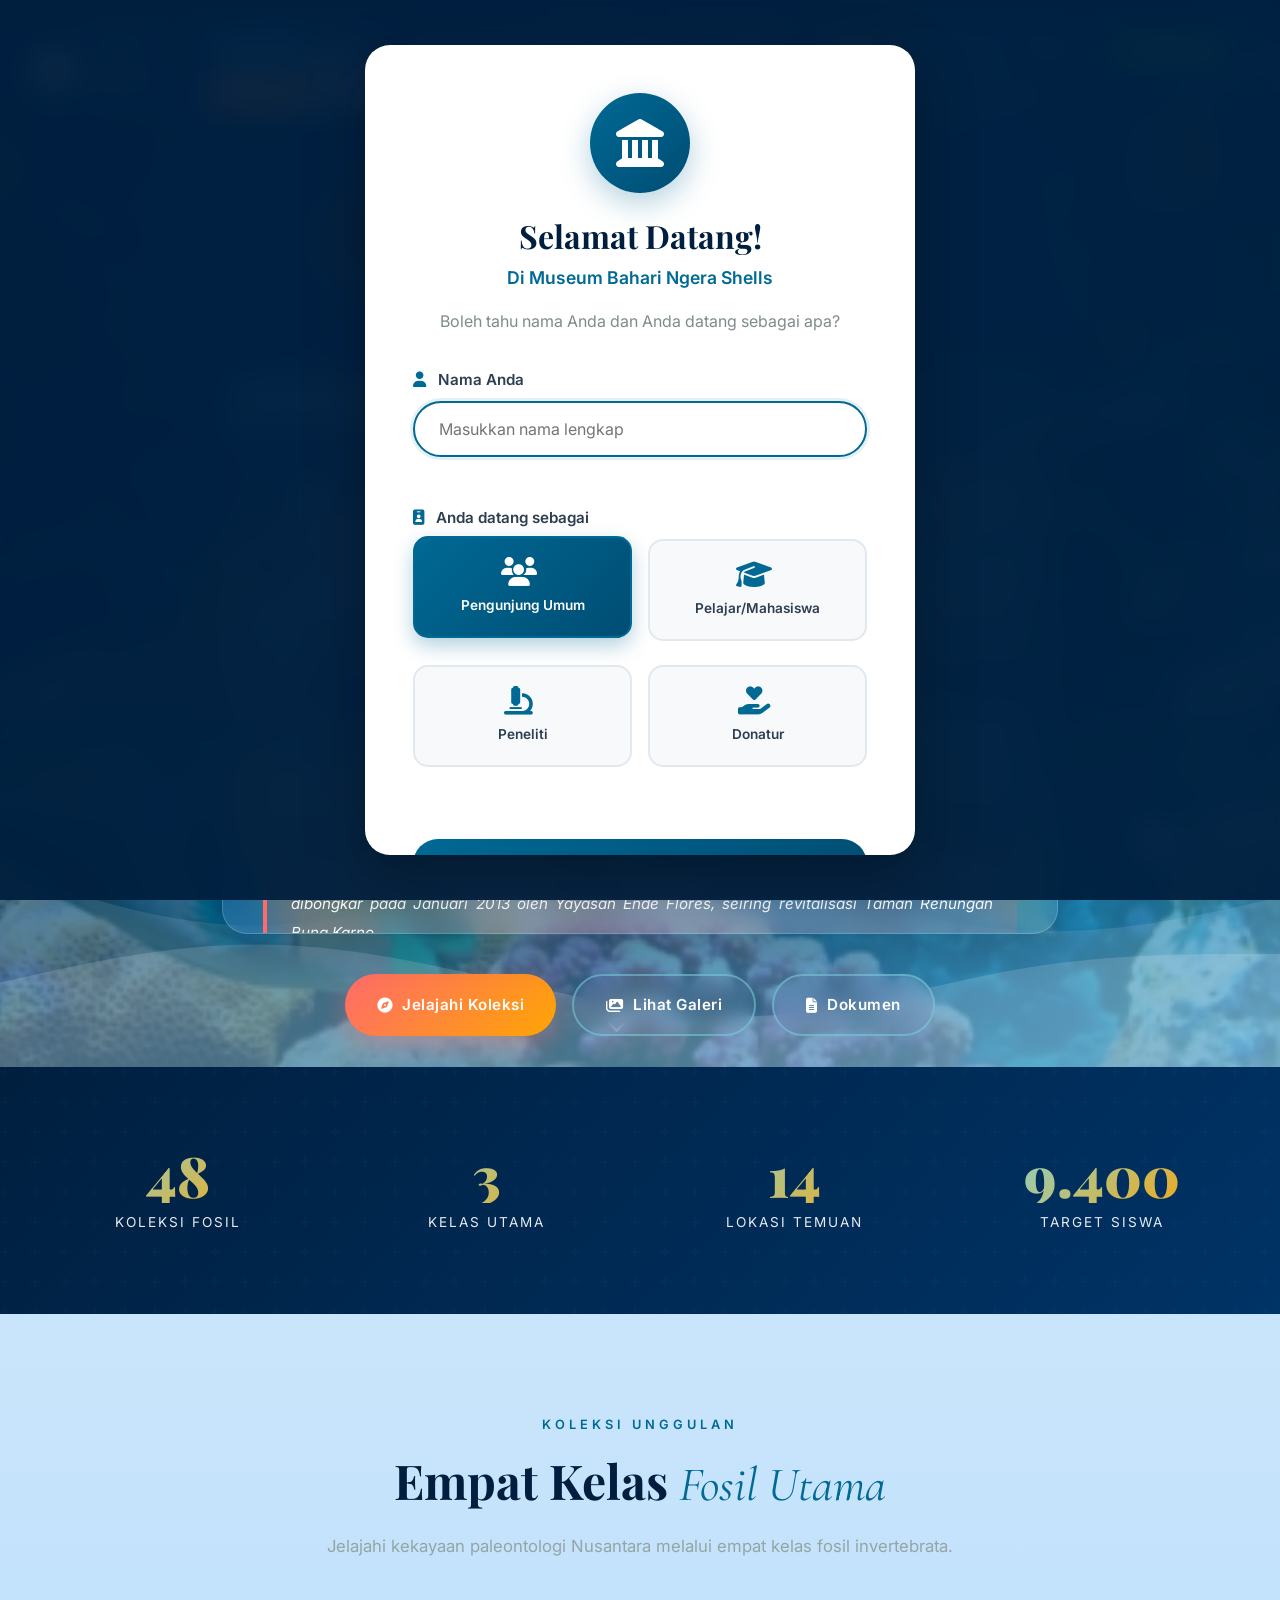
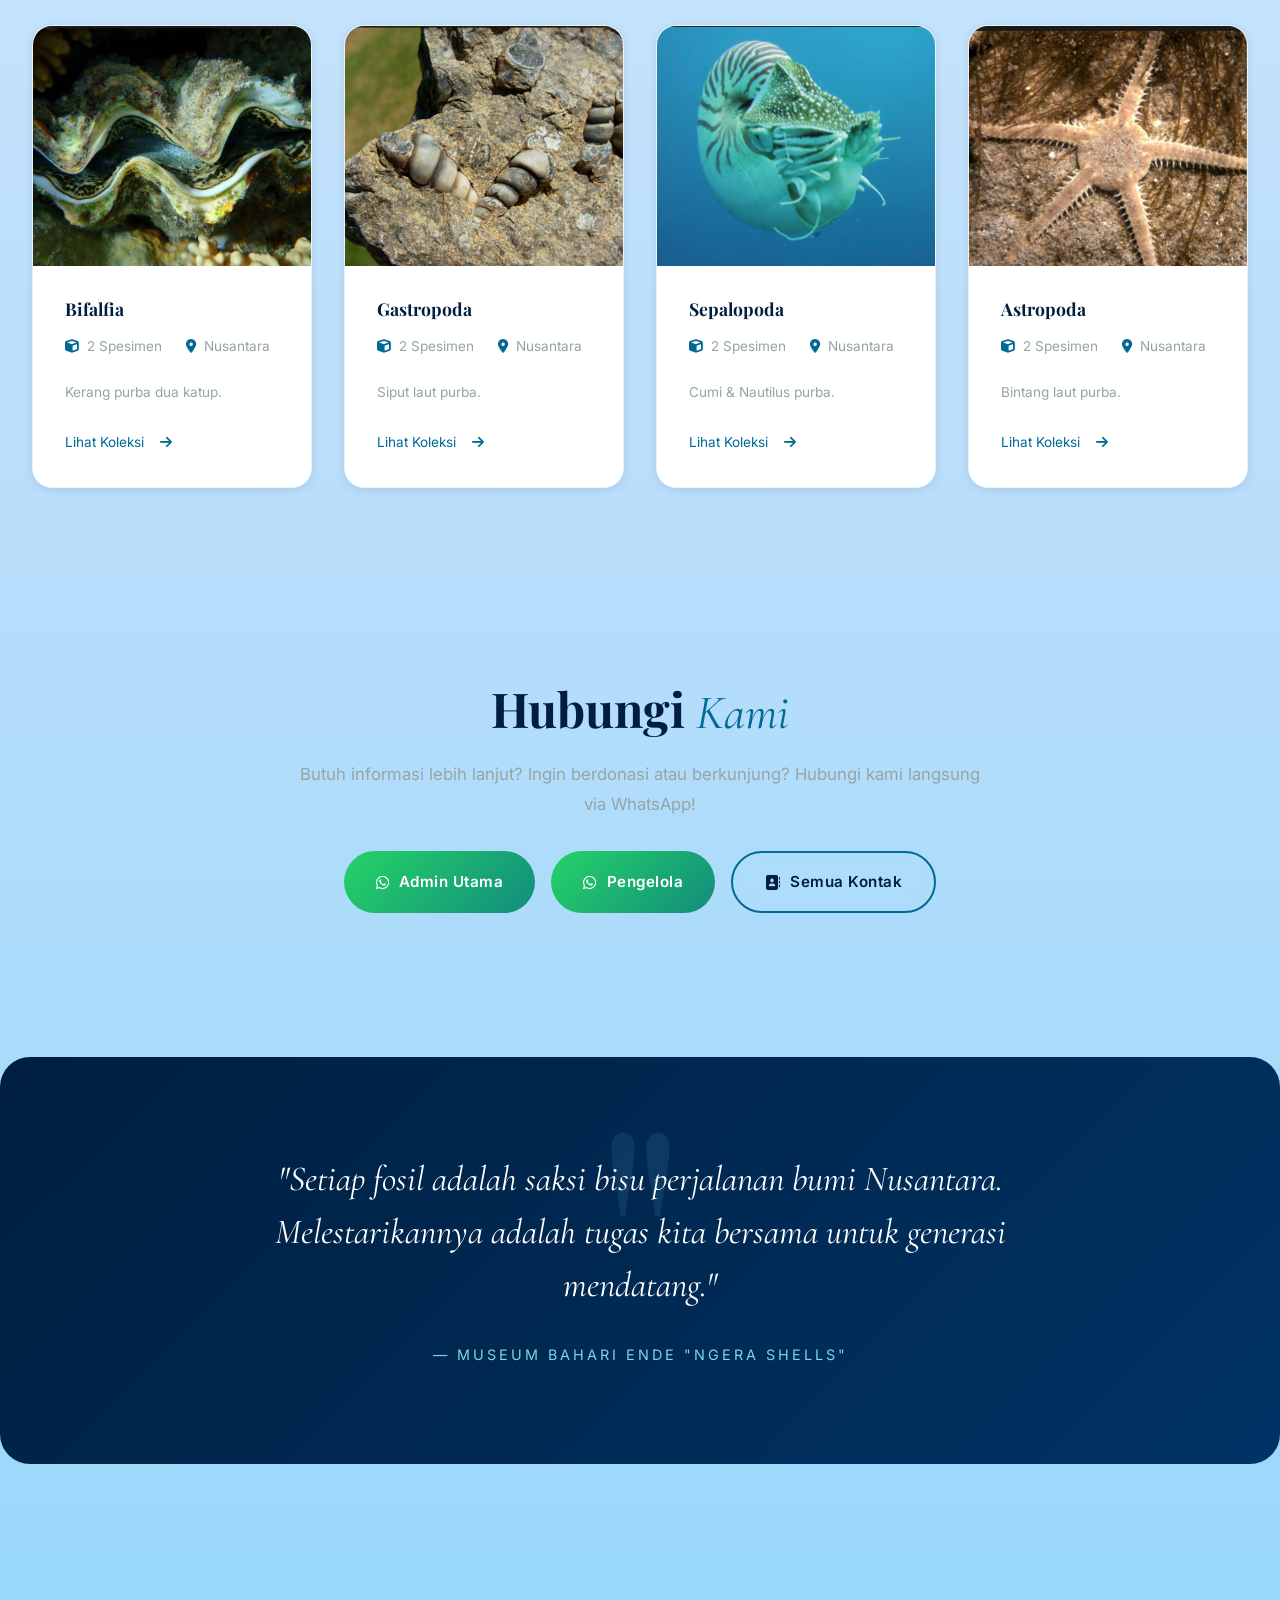
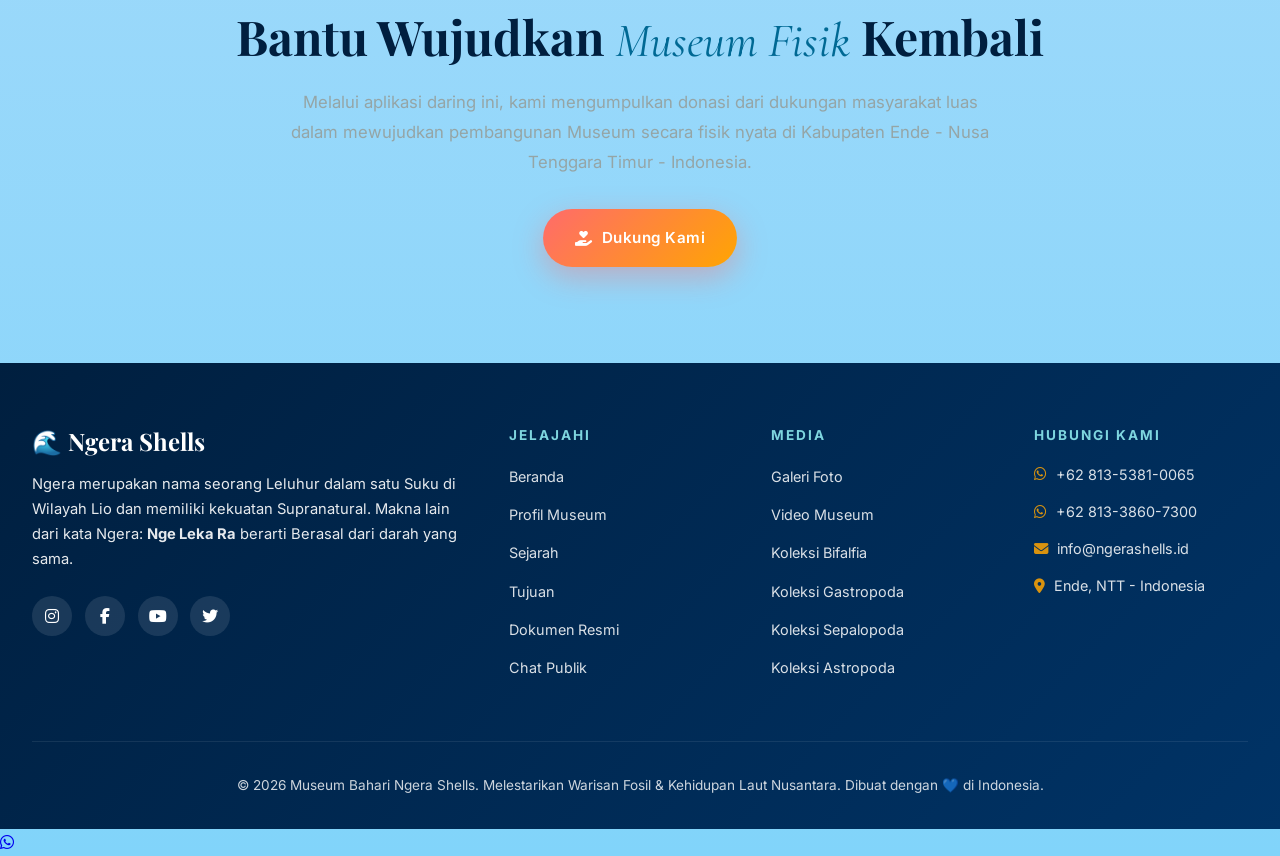
==== commit 81ea7197: "Add files via upload" ====
--- a/index.html
+++ b/index.html
@@ -122,6 +122,11 @@
             <div class="nav-logo-text">
                 Ngera Shells
                 <small>Museum Bahari</small>
+                <!-- 🆕 SUBTITLE USER - Akan diisi oleh visitor.js -->
+                <div class="nav-user-subtitle" id="navUserSubtitle" style="display: none;">
+                    <span class="sub-name" id="navUserName"></span>
+                    <span class="sub-role" id="navUserRole"></span>
+                </div>
             </div>
         </a>
 
@@ -152,8 +157,11 @@
             <li><a href="#" data-page="donasi" class="nav-cta"><i class="fas fa-hand-holding-heart"></i> Donasi</a></li>
         </ul>
 
-        <!-- ✅ USER BADGE (untuk visitor system) -->
-        <div id="userBadgeContainer"></div>
+        <!-- 🆕 USER BADGE MOBILE (Hanya muncul di HP) -->
+        <div id="userBadgeMobile" class="user-badge-mobile" onclick="resetVisitorName()" title="Klik untuk reset nama">
+            <i class="fas fa-user-circle"></i>
+            <span id="userBadgeMobileName">User</span>
+        </div>
 
         <!-- Mobile Menu Toggle -->
         <button class="nav-toggle" id="navToggle" aria-label="Toggle navigation menu">
--- a/css/style.css
+++ b/css/style.css
@@ -0,0 +1,54 @@
+/* =====================================================
+   MUSEUM BAHARI NGERA SHELLS - MAIN CSS ENTRY POINT
+   Version: 5.0 (Modular Architecture)
+   
+   STRUKTUR IMPORT (URUTAN PENTING!):
+   1. Variables (CSS variables)
+   2. Reset (Reset & base)
+   3. Utilities (Utility classes)
+   4. Components (UI components)
+   5. Pages (Page-specific styles)
+   
+   CARA UPDATE:
+   - Edit file komponen di folder components/
+   - Edit file halaman di folder pages/
+   - File ini TIDAK PERLU diedit (kecuali tambah import baru)
+   ===================================================== */
+
+/* ============ 1. VARIABLES ============ */
+@import 'variables.css';
+
+/* ============ 2. RESET ============ */
+@import 'reset.css';
+
+/* ============ 3. UTILITIES ============ */
+@import 'utilities.css';
+
+/* ============ 4. COMPONENTS ============ */
+@import 'components/preloader.css';
+@import 'components/navbar.css';
+@import 'components/hero.css';
+@import 'components/buttons.css';
+@import 'components/cards.css';
+@import 'components/modal.css';
+@import 'components/chat.css';
+@import 'components/start.css';
+@import 'components/lightbox.css';
+@import 'components/footer.css';
+@import 'components/forms.css';
+@import 'components/animations.css';
+@import 'components/paywall.css'; 
+@import 'components/anti-copy.css';
+@import 'components/visitor.css';
+@import 'components/background-slideshow.css';
+
+/* ============ 5. PAGES ============ */
+@import 'pages/home.css';
+@import 'pages/sejarah.css';
+@import 'pages/tujuan.css';
+@import 'pages/donasi.css';
+@import 'pages/koleksi.css';
+@import 'pages/galeri.css';
+@import 'pages/youtube.css';
+@import 'pages/dokumen.css';
+@import 'pages/whatsapp.css';
